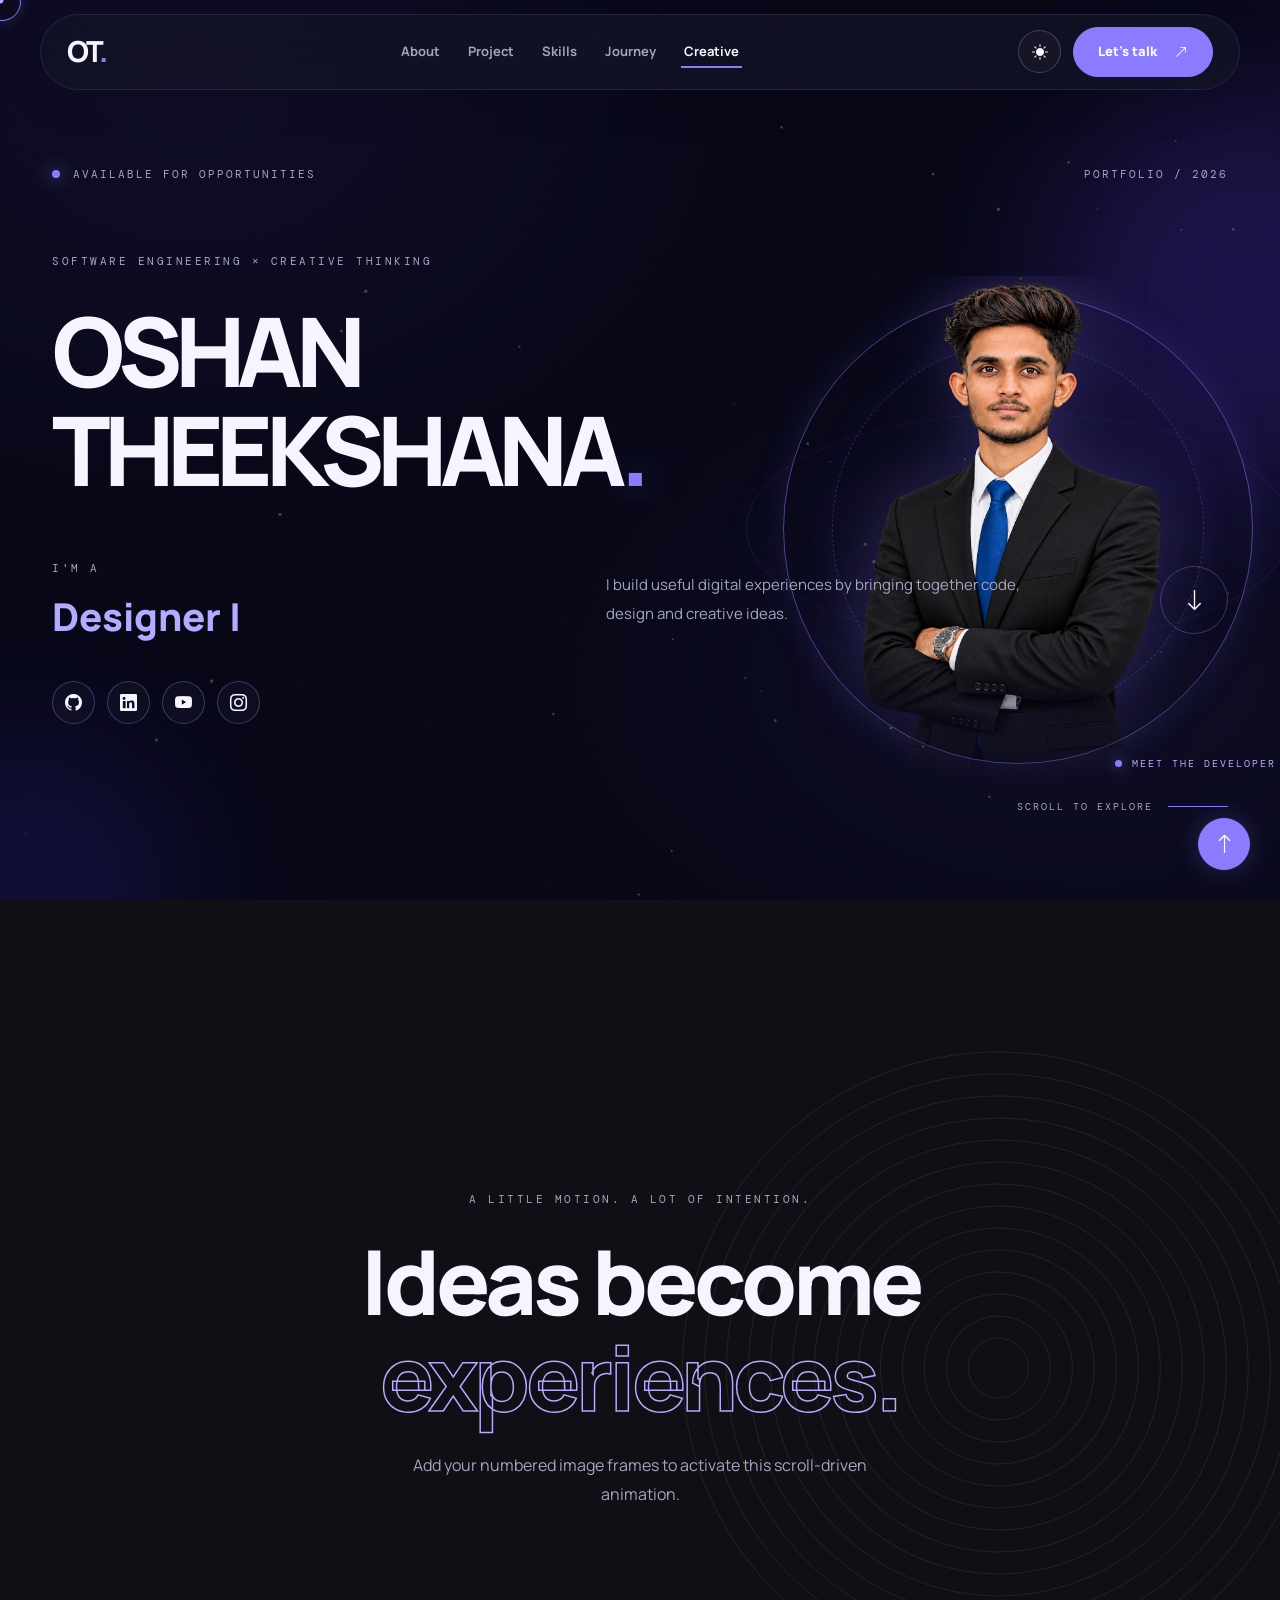
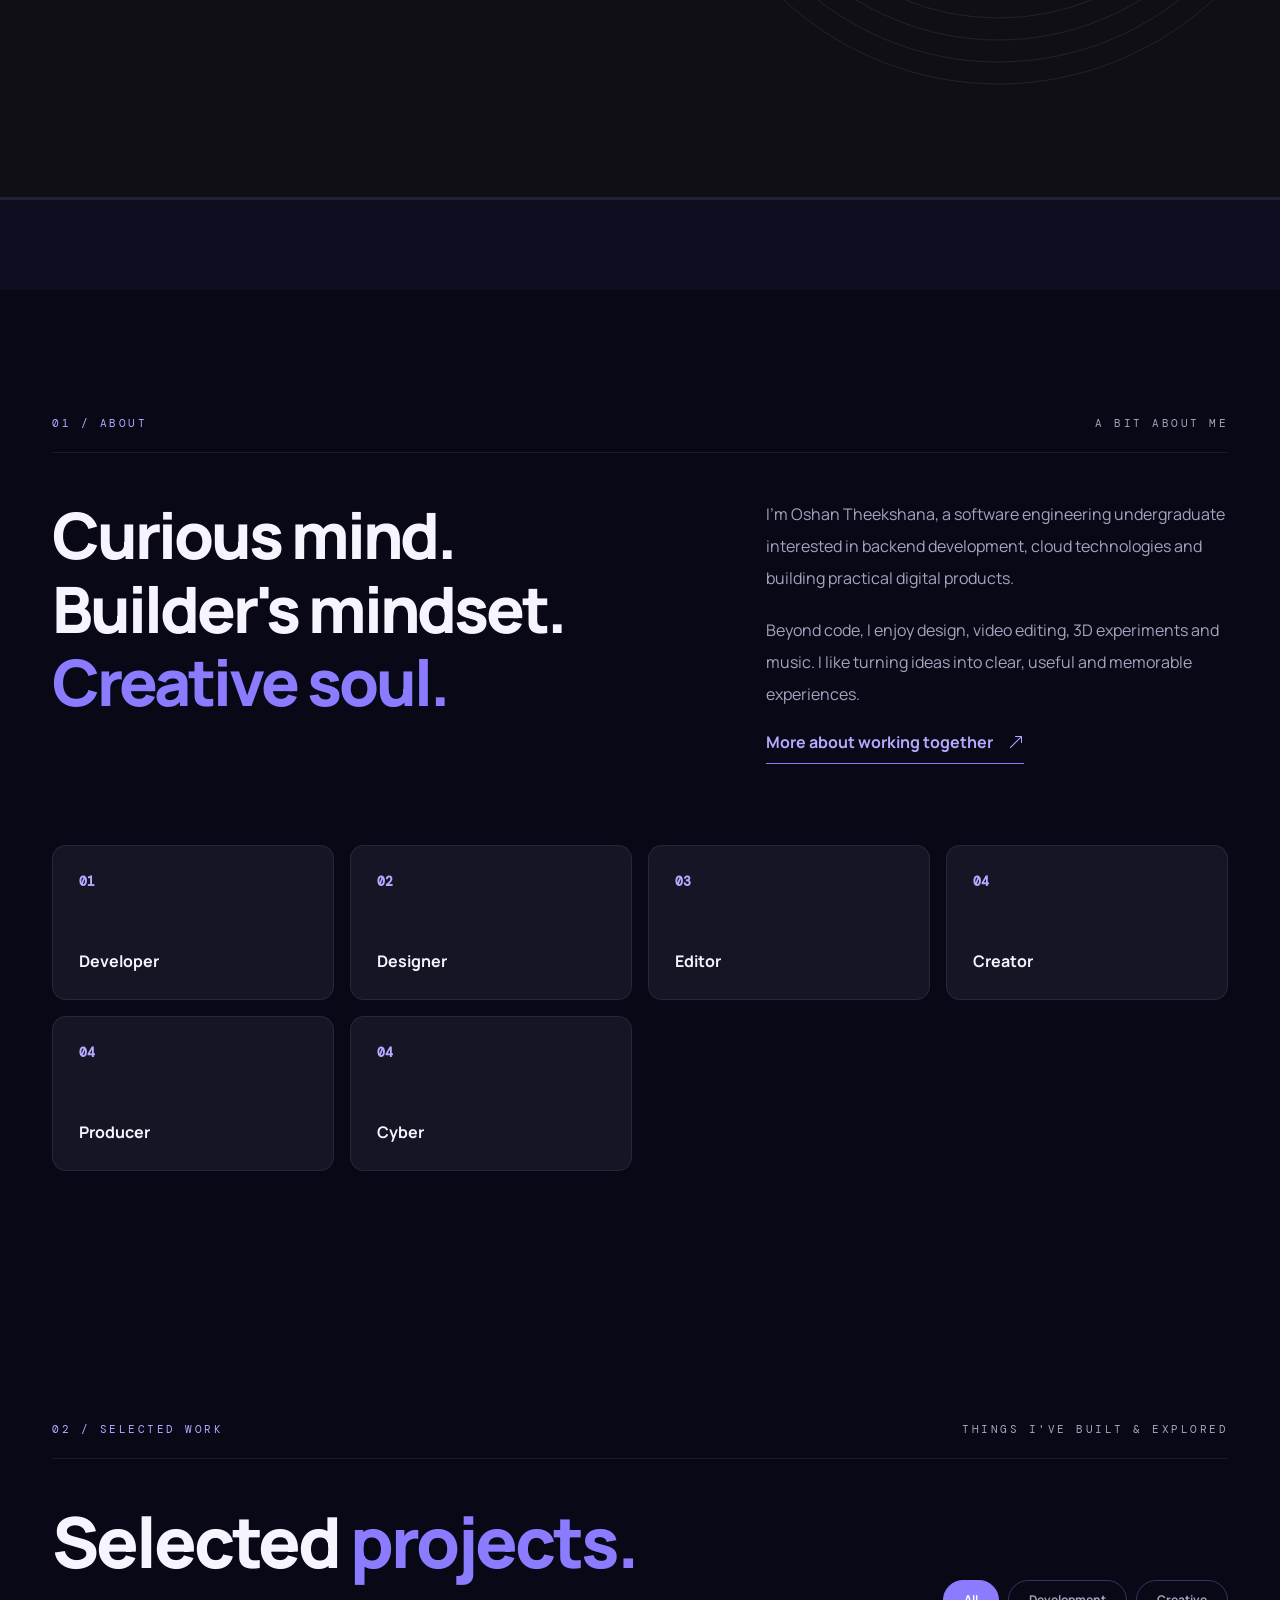
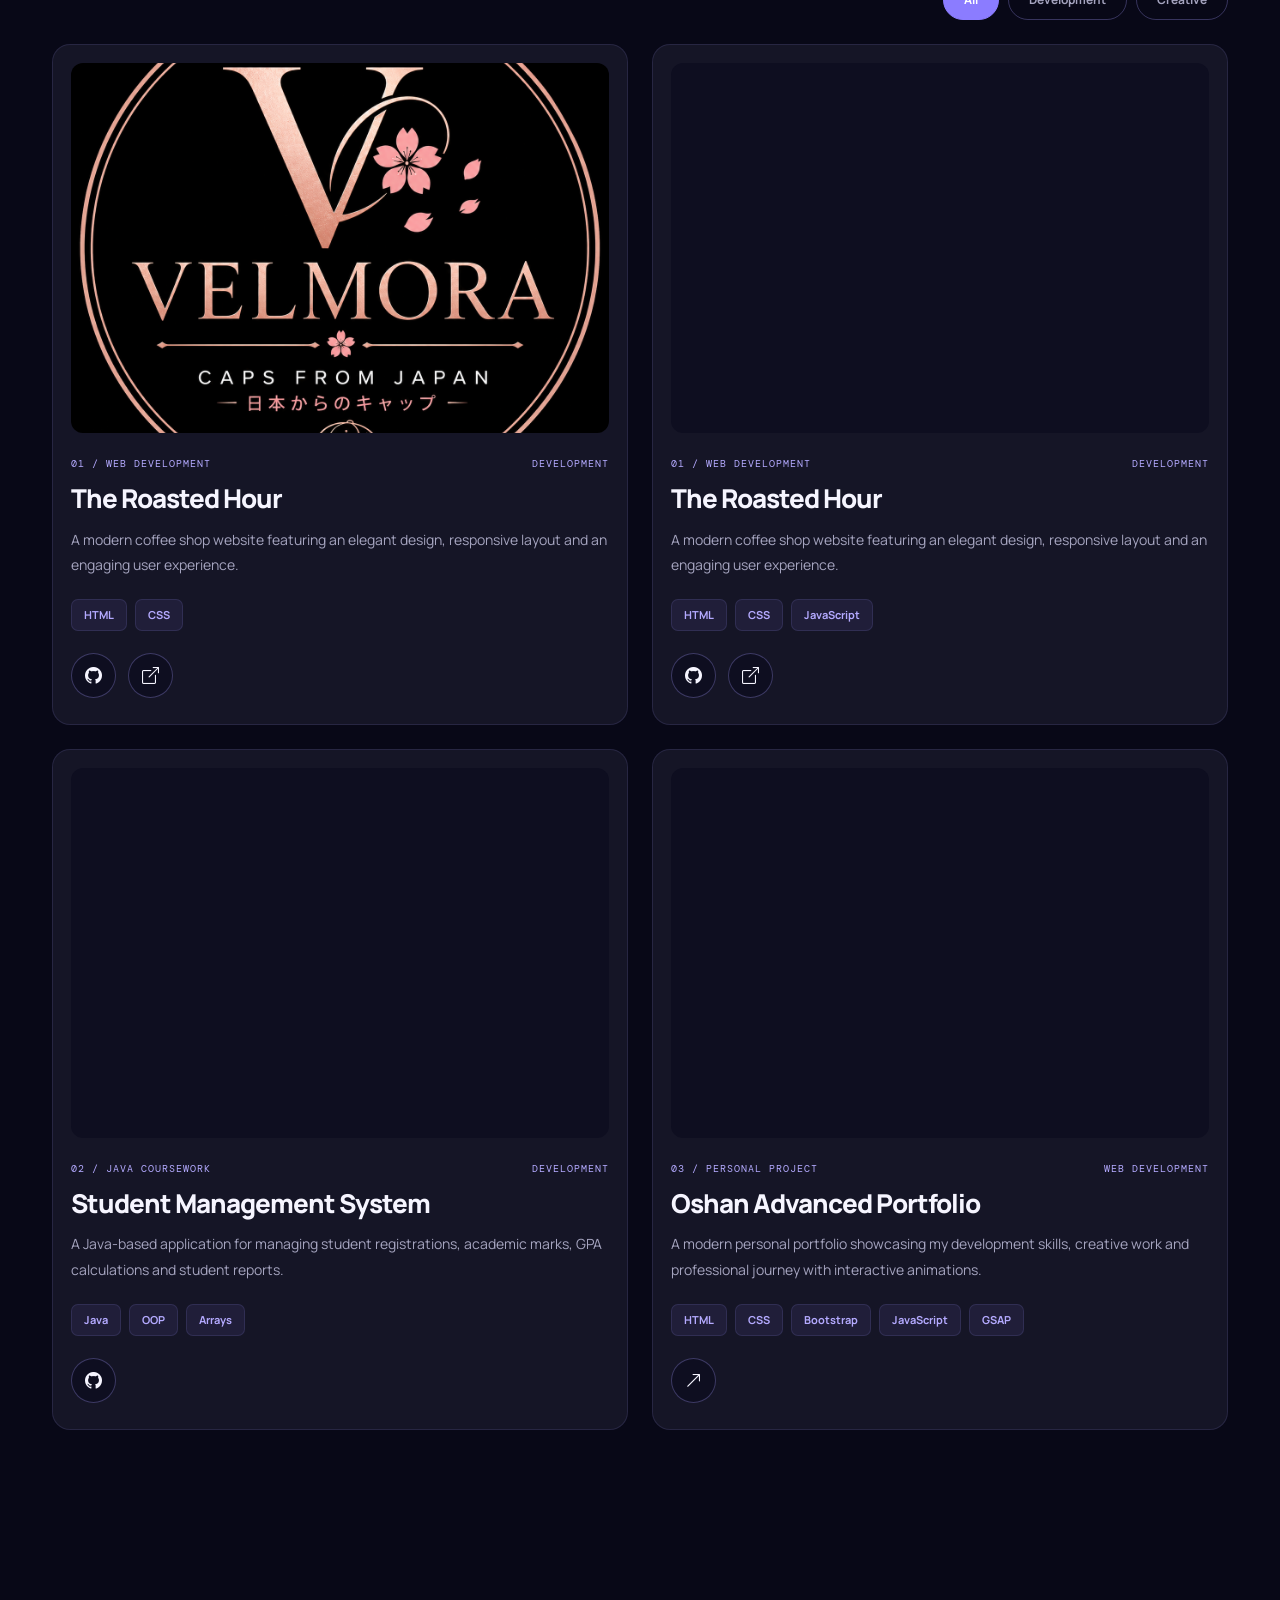
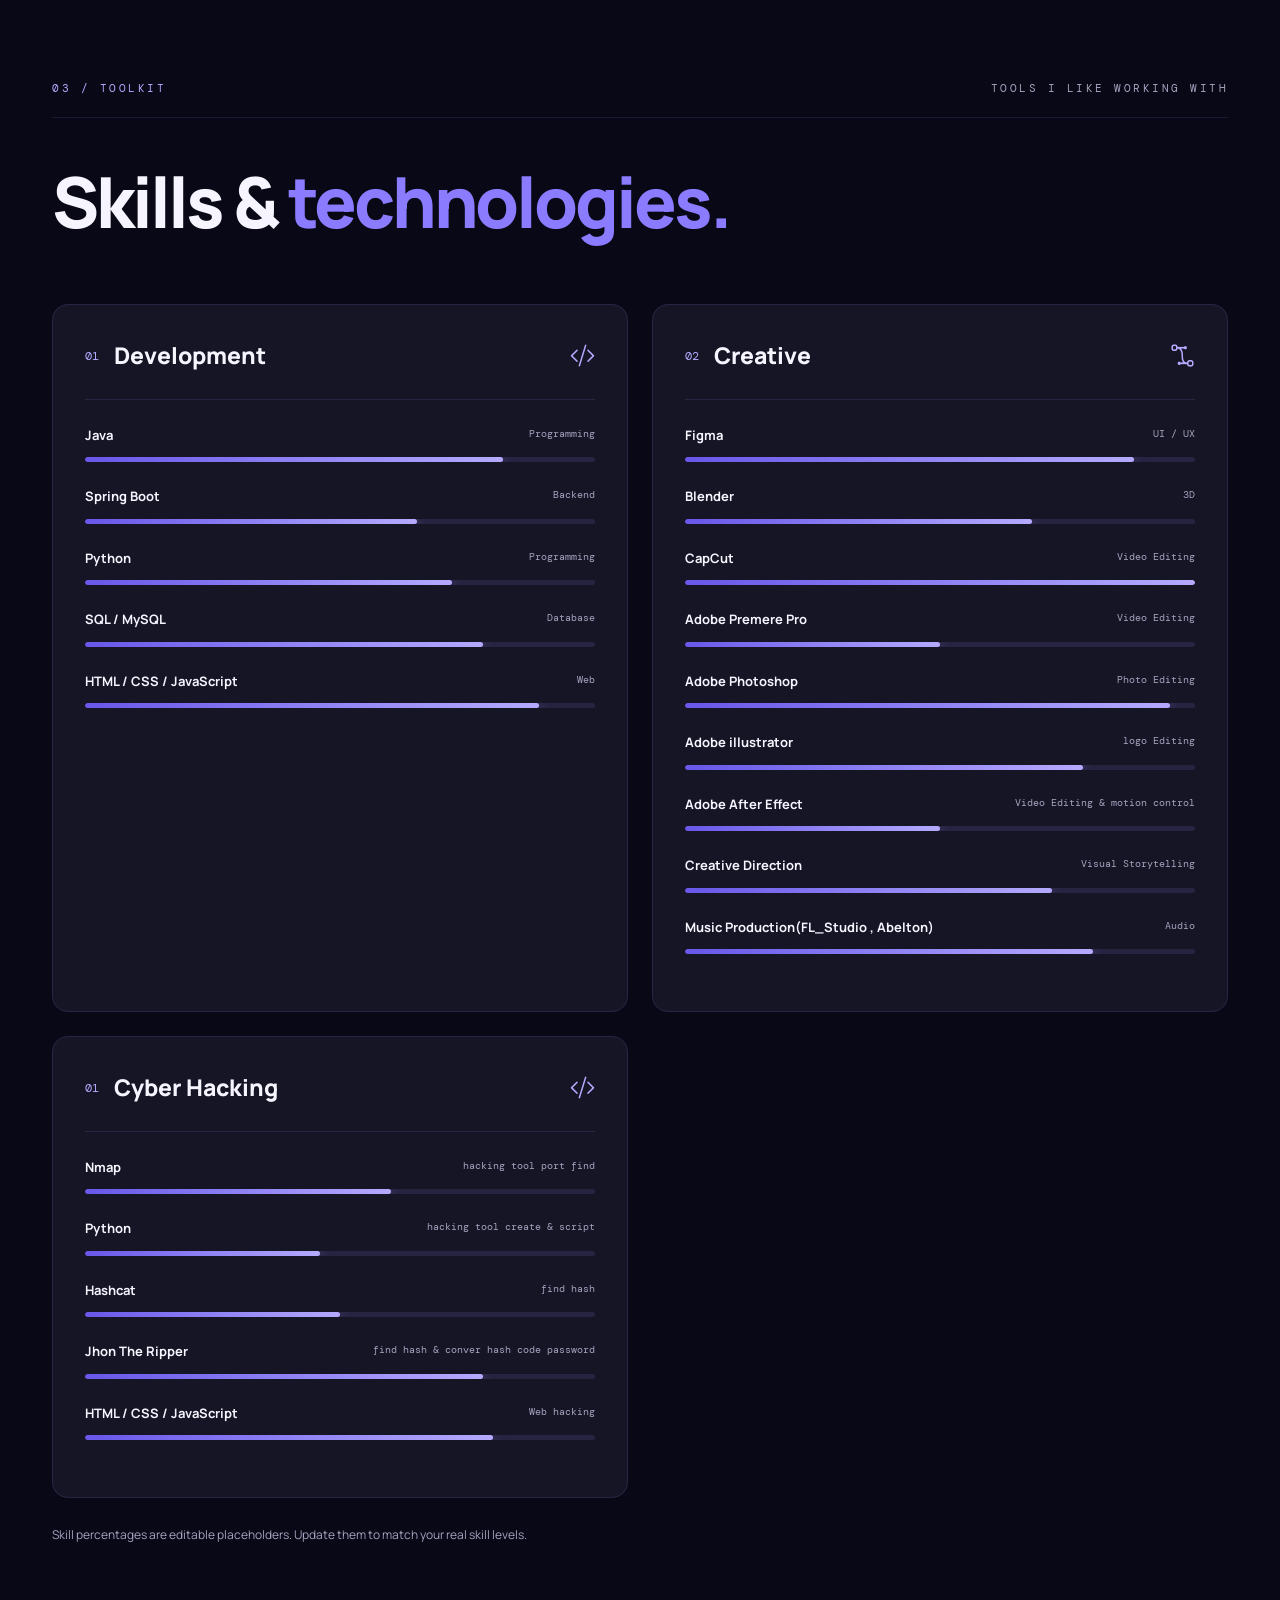
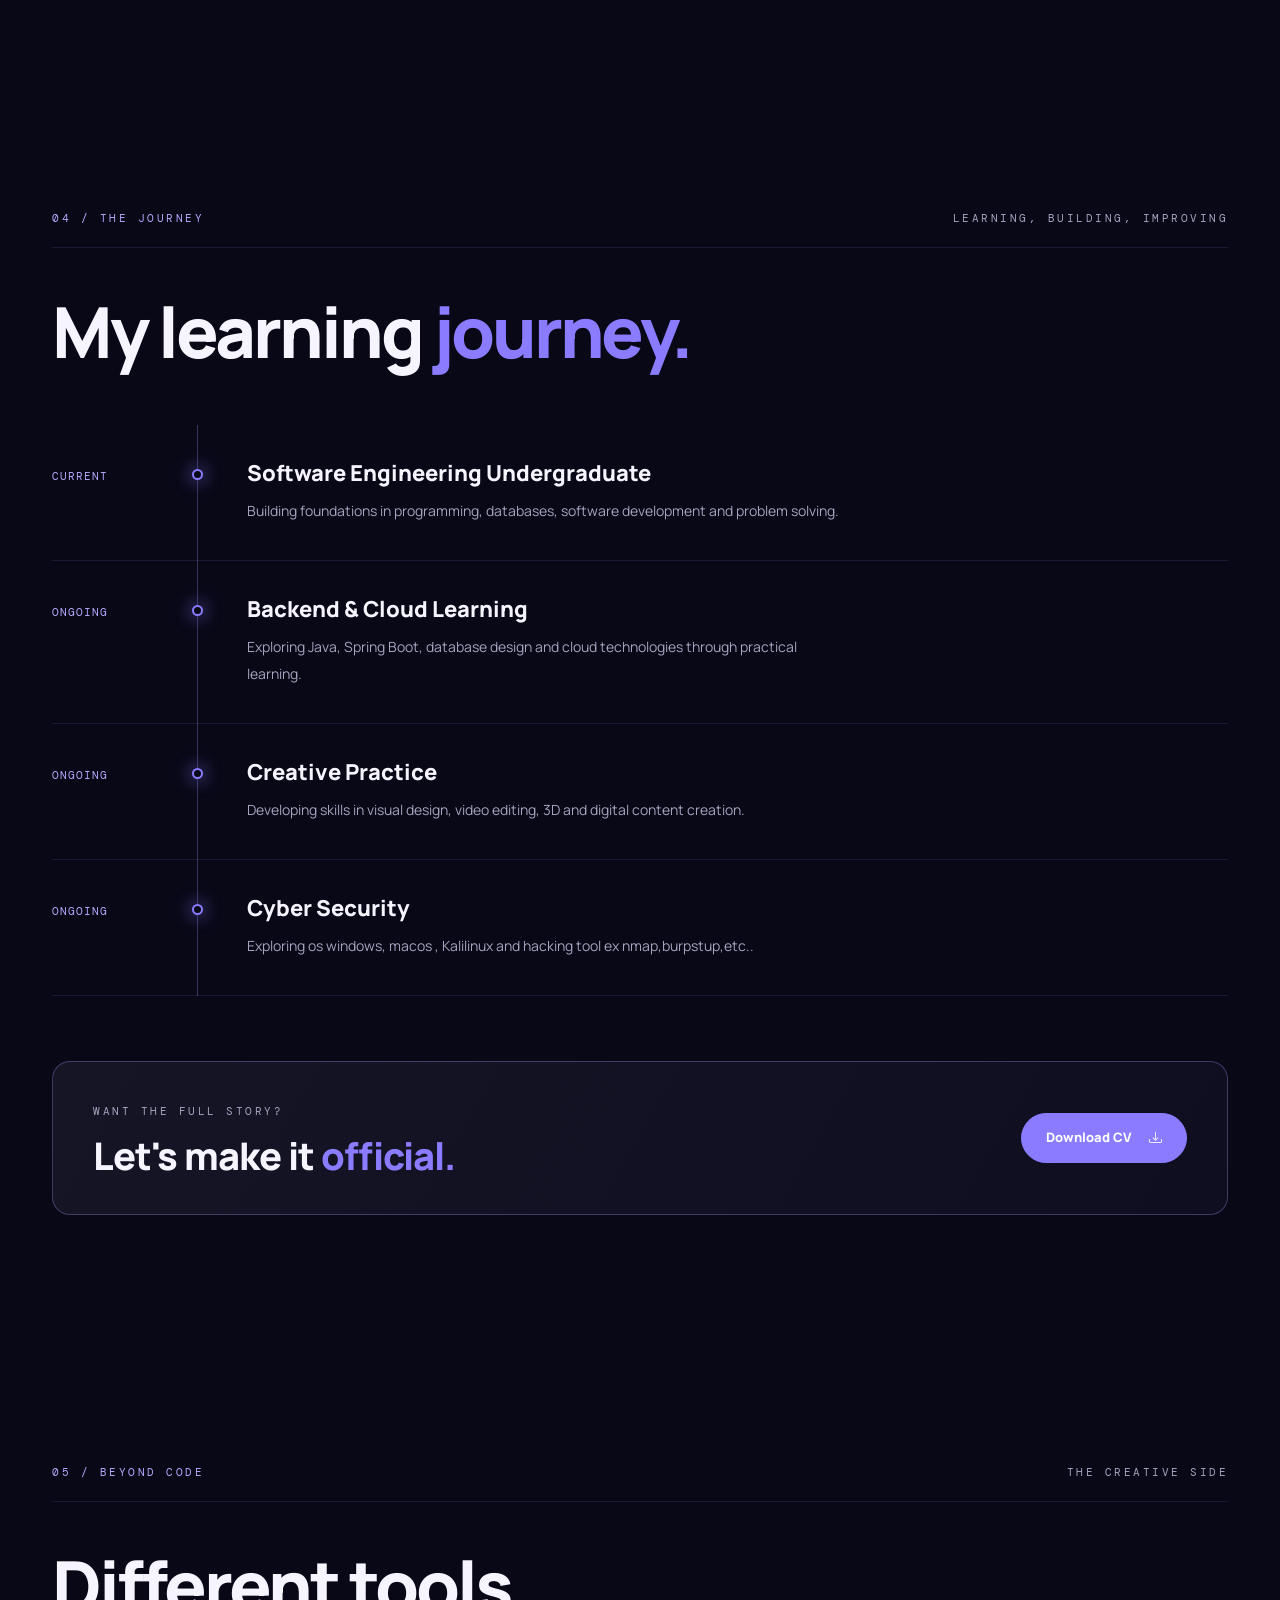
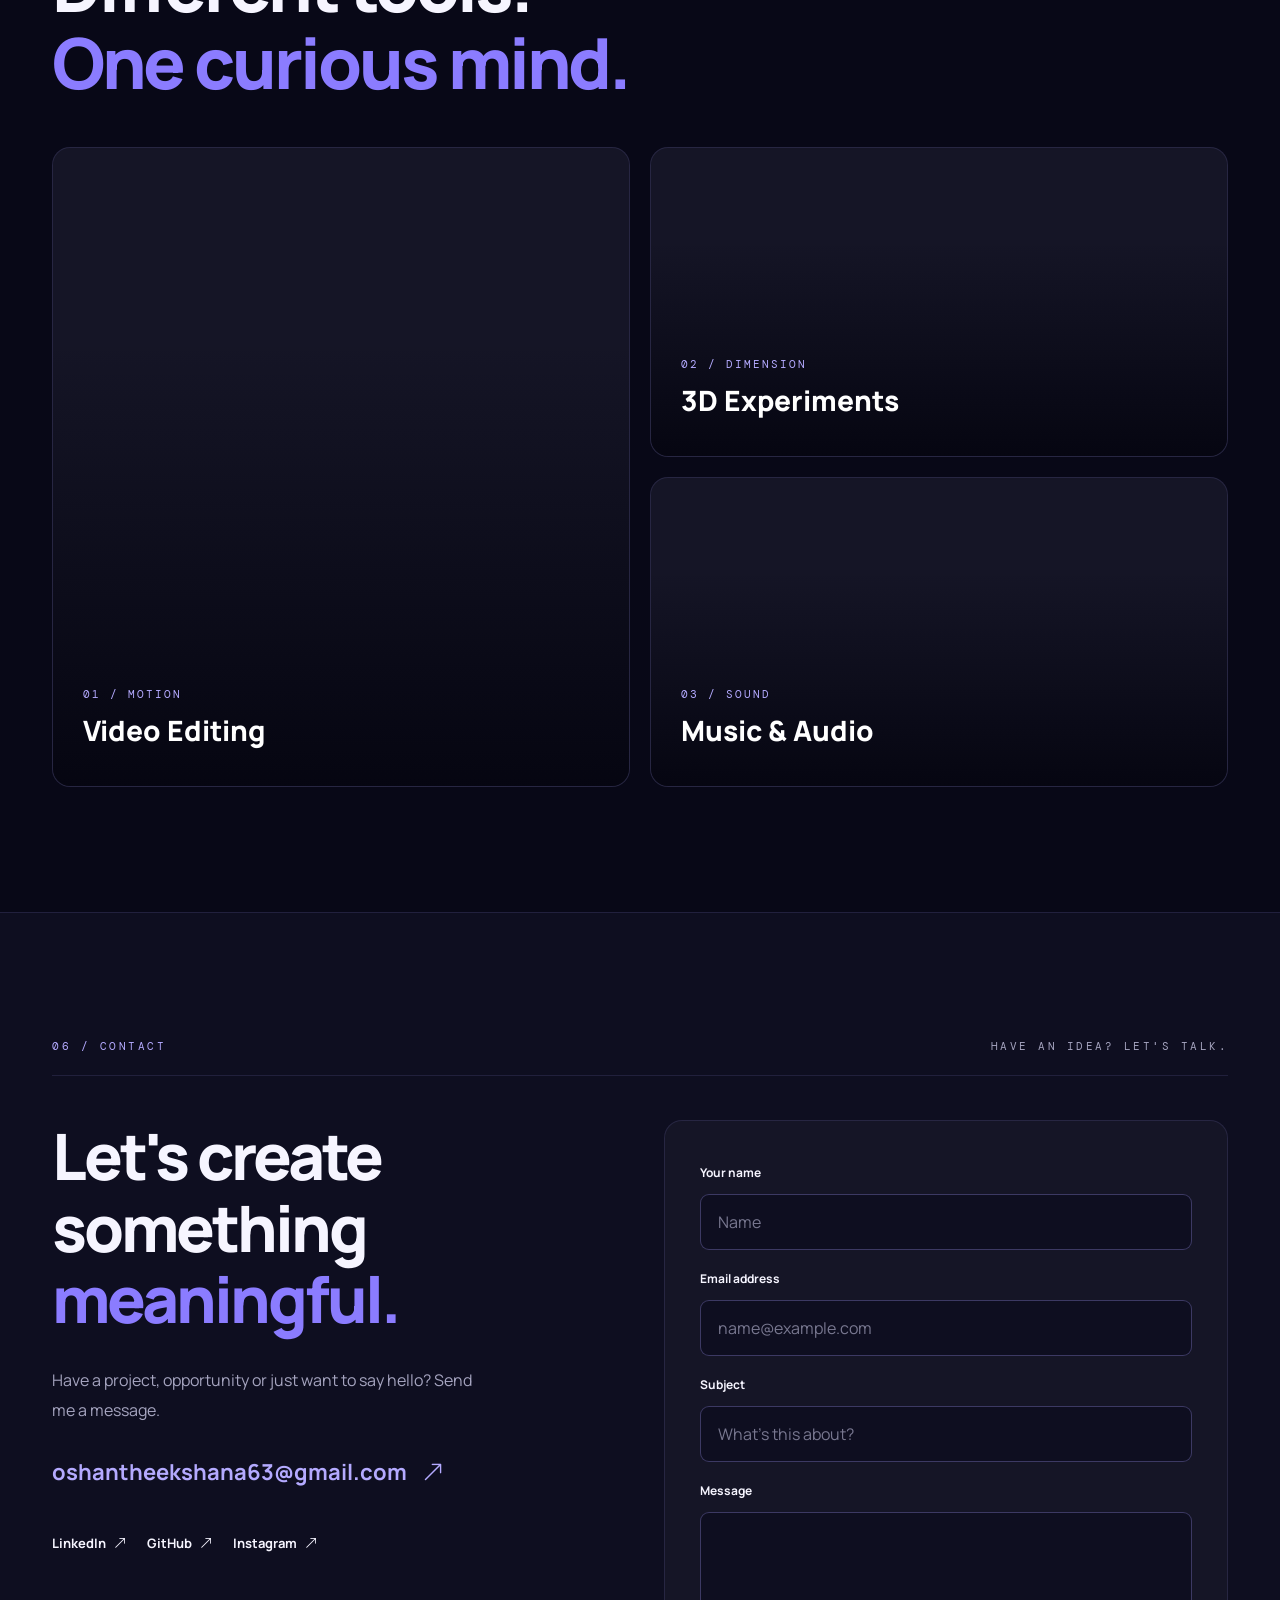
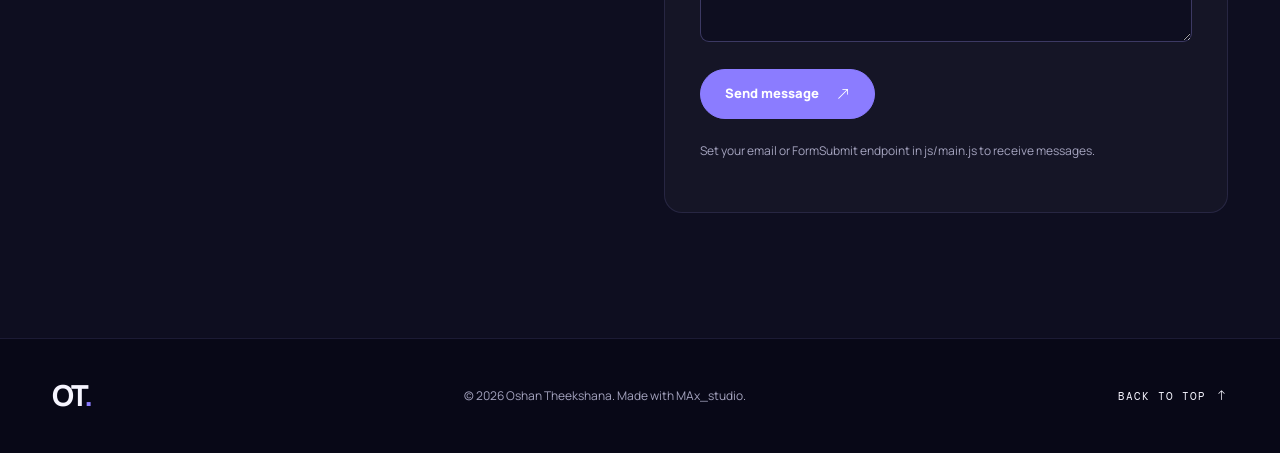
==== index.html @ 1fdea7fe "add 3d test preview html and add video 3d sec" ====
<!DOCTYPE html>
<html lang="en">

<head>
    <meta charset="UTF-8">
    <meta name="viewport" content="width=device-width, initial-scale=1.0">

    <meta name="theme-color" content="#10110f">
    <meta name="description"
        content="Oshan Theekshana — Software Engineering Undergraduate, Developer, Designer and Creative Creator.">
    <meta name="keywords"
        content="Oshan Theekshana, Software Engineer, Java, Spring Boot, Python, Web Developer, Designer, Video Editor">
    <meta name="author" content="Oshan Theekshana">

    <meta property="og:type" content="website">
    <meta property="og:title" content="Oshan Theekshana — Developer & Creator">
    <meta property="og:description"
        content="A personal portfolio bringing software engineering and creativity together.">
    <meta property="og:image" content="assets/images/og-cover.jpg">

    <title>Oshan Theekshana | Developer & Creator</title>

    <!-- Google Fonts -->
    <link rel="preconnect" href="https://fonts.googleapis.com">
    <link rel="preconnect" href="https://fonts.gstatic.com" crossorigin>

    <link
        href="https://fonts.googleapis.com/css2?family=DM+Mono:wght@400;500&family=Manrope:wght@400;500;600;700;800&display=swap"
        rel="stylesheet">

    <!-- Bootstrap 5 -->
    <link href="https://cdn.jsdelivr.net/npm/bootstrap@5.3.8/dist/css/bootstrap.min.css" rel="stylesheet">

    <!-- Bootstrap Icons -->
    <link href="https://cdn.jsdelivr.net/npm/bootstrap-icons@1.13.1/font/bootstrap-icons.min.css" rel="stylesheet">

    <!-- Custom CSS -->
    <link rel="stylesheet" href="assets/style.css">

    <!-- SEO Structured Data -->
    <script type="application/ld+json">
    {
        "@context": "https://schema.org",
        "@type": "Person",
        "name": "Oshan Theekshana",
        "jobTitle": "Software Engineering Undergraduate",
        "knowsAbout": [
            "Java",
            "Spring Boot",
            "Python",
            "SQL",
            "Web Development",
            "UI Design",
            "Video Editing"
        ]
    }
    </script>
</head>

<body>

    <!-- Skip Navigation -->
    <a class="skip-link" href="#main">Skip to content</a>

    <!-- Page Loader -->
    <div class="site-loader" id="siteLoader">

        <div class="loader-mark">
            OT<span>.</span>
        </div>

        <div class="loader-track">
            <span></span>
        </div>

        <p>BUILDING SOMETHING CREATIVE</p>

    </div>


    <!-- Custom Cursor -->
    <div class="cursor-dot" id="cursorDot"></div>
    <div class="cursor-ring" id="cursorRing"></div>


    <!-- Animated Background Particles -->
    <canvas id="particleCanvas" class="particle-canvas" aria-hidden="true">
    </canvas>


    <!-- Navigation -->
    <nav class="navbar navbar-expand-lg fixed-top site-nav" id="siteNav">

        <div class="container">

            <a class="navbar-brand brand-mark" href="#home">
                OT<span>.</span>
            </a>

            <div class="nav-actions ms-auto order-lg-2">

                <button class="theme-toggle" id="themeToggle" aria-label="Switch color theme">

                    <i class="bi bi-sun-fill"></i>

                </button>

                <a class="nav-cta d-none d-sm-inline-flex" href="#contact">
                    Let's talk
                    <i class="bi bi-arrow-up-right"></i>
                </a>

            </div>


            <button class="navbar-toggler order-lg-1" type="button" data-bs-toggle="collapse" data-bs-target="#mainNav"
                aria-controls="mainNav" aria-expanded="false" aria-label="Toggle navigation">

                <span class="navbar-toggler-icon"></span>

            </button>


            <div class="collapse navbar-collapse order-lg-1" id="mainNav">

                <ul class="navbar-nav mx-lg-auto">

                    <li class="nav-item">
                        <a class="nav-link" href="#about">About</a>
                    </li>

                    <li class="nav-item">
                        <a class="nav-link" href="#work">Project</a>
                    </li>

                    <li class="nav-item">
                        <a class="nav-link" href="#skills">Skills</a>
                    </li>

                    <li class="nav-item">
                        <a class="nav-link" href="#journey">Journey</a>
                    </li>

                    <li class="nav-item">
                        <a class="nav-link" href="#creative">Creative</a>
                    </li>

                </ul>

            </div>

        </div>

    </nav>



    <main id="main">


        <!-- HERO SECTION -->
        <section class="hero-section" id="home">

            <div class="container hero-container">

                <div class="hero-topline reveal-up">

                    <span class="status-dot"></span>

                    AVAILABLE FOR OPPORTUNITIES

                    <span class="topline-year">
                        PORTFOLIO / 2026
                    </span>

                </div>


                <div class="hero-content" id="heroTilt">

                    <p class="eyebrow reveal-up">
                        SOFTWARE ENGINEERING × CREATIVE THINKING
                    </p>


                    <h1 class="hero-title">

                        <span class="name-line">
                            <span class="name-word">OSHAN</span>
                        </span>

                        <span class="name-line name-line-second">
                            <span class="name-word">
                                THEEKSHANA<span class="lime-dot">.</span>
                            </span>
                        </span>

                    </h1>


                    <div class="hero-bottom reveal-up">

                        <div>

                            <span class="eyebrow">I'M A</span>

                            <div class="role-line">

                                <span id="dynamicRole">
                                    Developer
                                </span>

                                <span class="typing-caret">|</span>

                            </div>

                        </div>


                        <p class="hero-intro">
                            I build useful digital experiences by bringing
                            together code, design and creative ideas.
                        </p>


                        <a class="round-link" href="#work" aria-label="Explore selected work">

                            <i class="bi bi-arrow-down"></i>

                        </a>

                    </div>

                </div>


                <div class="hero-visual" id="heroVisual">

                    <div class="visual-rings">
                        <span></span>
                        <span></span>
                        <span></span>
                    </div>

                    <div class="visual-slide photo-slide active" id="photoSlide">
                        <img src="assets/img/oshan-profile.png" alt="Oshan Theekshana portrait"
                            class="hero-profile-img">
                    </div>

                    <div class="visual-slide model-slide" id="modelSlide">


                        <div id="heroThreeCanvas" class="hero-three-canvas"></div>


                        <div class="model-greeting">
                            <i class="bi bi-code-slash"></i>
                            Hi there! 👋
                        </div>
                    </div>

                    <div class="visual-label">
                        <span class="visual-status"></span>
                        <span id="visualLabel">MEET THE DEVELOPER</span>
                    </div>

                </div>

                <div class="hero-socials">
                    <a href="https://github.com/oshan-lst" target="_blank" rel="noopener noreferrer"
                        aria-label="GitHub">
                        <i class="bi bi-github"></i>
                    </a>

                    <a href="https://www.linkedin.com/in/oshan-theekshana-395b903ab/" target="_blank"
                        rel="noopener noreferrer" aria-label="LinkedIn">
                        <i class="bi bi-linkedin"></i>
                    </a>

                    <a href="https://www.youtube.com/" target="_blank" rel="noopener noreferrer" aria-label="YouTube">
                        <i class="bi bi-youtube"></i>
                    </a>

                    <a href="https://www.instagram.com/" target="_blank" rel="noopener noreferrer"
                        aria-label="Instagram">
                        <i class="bi bi-instagram"></i>
                    </a>
                </div>


                <div class="hero-scroll-note">

                    <span>SCROLL TO EXPLORE</span>

                    <span class="scroll-line"></span>

                </div>

            </div>


            <div class="hero-orb orb-one"></div>
            <div class="hero-orb orb-two"></div>

        </section>



        <!-- SCROLL DRIVEN ANIMATION -->
        <section class="sequence-section" id="sequence">

            <div class="sequence-sticky">

                <canvas id="sequenceCanvas" aria-label="Scroll-driven visual sequence">
                </canvas>


                <div class="sequence-overlay">

                    <p class="eyebrow">
                        A LITTLE MOTION. A LOT OF INTENTION.
                    </p>

                    <h2>
                        Ideas become<br>
                        <span class="text-outline">experiences.</span>
                    </h2>

                    <p>
                        Add your numbered image frames to activate
                        this scroll-driven animation.
                    </p>

                </div>


                <div class="sequence-progress">
                    <span id="sequenceProgress"></span>
                </div>

            </div>

        </section>



        <!-- ABOUT SECTION -->
        <section class="section-pad" id="about">

            <div class="container">

                <div class="section-heading reveal-up">

                    <span class="section-index">
                        01 / ABOUT
                    </span>

                    <span class="eyebrow">
                        A BIT ABOUT ME
                    </span>

                </div>


                <div class="row g-5">

                    <div class="col-lg-7">

                        <h2 class="statement reveal-up">

                            Curious mind.<br>

                            Builder's mindset.<br>

                            <span class="accent-text">
                                Creative soul.
                            </span>

                        </h2>

                    </div>


                    <div class="col-lg-5 about-copy reveal-up">

                        <p>
                            I'm Oshan Theekshana, a software engineering
                            undergraduate interested in backend development,
                            cloud technologies and building practical
                            digital products.
                        </p>

                        <p>
                            Beyond code, I enjoy design, video editing,
                            3D experiments and music. I like turning ideas
                            into clear, useful and memorable experiences.
                        </p>

                        <a class="text-link" href="#contact">
                            More about working together
                            <i class="bi bi-arrow-up-right"></i>
                        </a>

                    </div>

                </div>


                <div class="row g-3 about-facts reveal-up">

                    <div class="col-6 col-md-3">
                        <div class="fact-card">
                            <span class="fact-number">01</span>
                            <span>Developer</span>
                        </div>
                    </div>

                    <div class="col-6 col-md-3">
                        <div class="fact-card">
                            <span class="fact-number">02</span>
                            <span>Designer</span>
                        </div>
                    </div>

                    <div class="col-6 col-md-3">
                        <div class="fact-card">
                            <span class="fact-number">03</span>
                            <span>Editor</span>
                        </div>
                    </div>

                    <div class="col-6 col-md-3">
                        <div class="fact-card">
                            <span class="fact-number">04</span>
                            <span>Creator</span>
                        </div>
                    </div>

                    <div class="col-6 col-md-3">
                        <div class="fact-card">
                            <span class="fact-number">04</span>
                            <span>Producer</span>
                        </div>
                    </div>

                    <div class="col-6 col-md-3">
                        <div class="fact-card">
                            <span class="fact-number">04</span>
                            <span>Cyber</span>
                        </div>
                    </div>

                </div>

            </div>

        </section>



        <!-- PROJECTS SECTION -->
        <section class="section-pad" id="work">

            <div class="container">

                <div class="section-heading reveal-up">

                    <span class="section-index">
                        02 / SELECTED WORK
                    </span>

                    <span class="eyebrow">
                        THINGS I'VE BUILT & EXPLORED
                    </span>

                </div>


                <div class="d-flex flex-wrap justify-content-between align-items-end gap-3 mb-4">

                    <h2 class="section-title reveal-up">
                        Selected
                        <span class="accent-text">projects.</span>
                    </h2>


                    <!-- Project Filters -->
                    <div class="filter-group reveal-up" role="group" aria-label="Filter projects">

                        <button class="filter-btn active" data-filter="all">
                            All
                        </button>

                        <button class="filter-btn" data-filter="development">
                            Development
                        </button>

                        <button class="filter-btn" data-filter="creative">
                            Creative
                        </button>

                    </div>

                </div>



                <div class="row g-4 project-grid">



                    <!-- Project 1: The Roasted Hour -->
                    <div class="col-md-6 project-item" data-category="development">
                        <article class="project-card tilt-card">

                            <button class="project-image image-trigger" data-full="assets/img/project-roasted-hour.png"
                                data-caption="The Roasted Hour — Coffee Shop Website">


                                <img src="assets/img/project-roasted-hour.png"
                                    alt="The Roasted Hour Coffee Shop Website" loading="lazy"
                                    onerror="this.src='https://placehold.co/900x650/20231d/c6f36b?text=The+Roasted+Hour'">

                                <span class="image-open">
                                    <i class="bi bi-arrows-fullscreen"></i>
                                </span>
                            </button>

                            <div class="project-meta">
                                <span>01 / WEB DEVELOPMENT</span>
                                <span>DEVELOPMENT</span>
                            </div>

                            <h3>The Roasted Hour</h3>

                            <p>
                                A modern coffee shop website featuring an elegant design,
                                responsive layout and an engaging user experience.
                            </p>

                            <div class="tag-list">
                                <span>HTML</span>
                                <span>CSS</span>

                            </div>

                            <div class="project-actions">

                                <!-- GitHub Repository -->
                                <a class="project-link" href="https://github.com/oshan-lst/cofee-site-steup"
                                    target="_blank" rel="noopener noreferrer" aria-label="View GitHub Repository">

                                    <i class="bi bi-github"></i>
                                </a>

                                <!-- Live Deployment -->
                                <a class="project-link" href="https://cofee-site-steup.vercel.app/home.html"
                                    target="_blank" rel="noopener noreferrer" aria-label="View Live Website">

                                    <i class="bi bi-box-arrow-up-right"></i>
                                </a>

                            </div>

                        </article>
                    </div>

                    <!-- Project 2 : Weather app -->
                    <div class="col-md-6 project-item" data-category="development">
                        <article class="project-card tilt-card">

                            <button class="project-image image-trigger" data-full="assets/images/wether-app.jpg"
                                data-caption="The Wether App ">

                                <img src="assets/images/wether-app.jpg" alt="The Roasted Hour Coffee Shop Website"
                                    loading="lazy"
                                    onerror="this.src='https://placehold.co/900x650/20231d/c6f36b?text=The+Weather+app'">

                                <span class="image-open">
                                    <i class="bi bi-arrows-fullscreen"></i>
                                </span>
                            </button>

                            <div class="project-meta">
                                <span>01 / WEB DEVELOPMENT</span>
                                <span>DEVELOPMENT</span>
                            </div>

                            <h3>The Roasted Hour</h3>

                            <p>
                                A modern coffee shop website featuring an elegant design,
                                responsive layout and an engaging user experience.
                            </p>

                            <div class="tag-list">
                                <span>HTML</span>
                                <span>CSS</span>
                                <span>JavaScript</span>

                            </div>

                            <div class="project-actions">

                                <!-- GitHub Repository -->
                                <a class="project-link" href="https://github.com/oshan-lst/Weather_App" target="_blank"
                                    rel="noopener noreferrer" aria-label="View GitHub Repository">

                                    <i class="bi bi-github"></i>
                                </a>

                                <!-- Live Deployment -->
                                <a class="project-link" href="https://oshan-lst.github.io/Weather_App/" target="_blank"
                                    rel="noopener noreferrer" aria-label="View Live Website">

                                    <i class="bi bi-box-arrow-up-right"></i>
                                </a>

                            </div>

                        </article>
                    </div>


                    <!-- Project 2: Student Management System -->
                    <div class="col-md-6 project-item" data-category="development">
                        <article class="project-card tilt-card">

                            <button class="project-image image-trigger" data-full="assets/images/project-student.jpg"
                                data-caption="Student Management System — Java Application">

                                <img src="assets/images/project-student.jpg"
                                    alt="Student Management System Java Application" loading="lazy"
                                    onerror="this.src='https://placehold.co/900x650/20231d/c6f36b?text=Student+Management+System'">

                                <span class="image-open">
                                    <i class="bi bi-arrows-fullscreen"></i>
                                </span>
                            </button>

                            <div class="project-meta">
                                <span>02 / JAVA COURSEWORK</span>
                                <span>DEVELOPMENT</span>
                            </div>

                            <h3>Student Management System</h3>

                            <p>
                                A Java-based application for managing student registrations,
                                academic marks, GPA calculations and student reports.
                            </p>

                            <div class="tag-list">
                                <span>Java</span>
                                <span>OOP</span>
                                <span>Arrays</span>
                            </div>

                            <!-- GitHub Repository -->
                            <a class="project-link" href="https://github.com/oshan-lst/StudentManagementSystem"
                                target="_blank" rel="noopener noreferrer" aria-label="View GitHub Repository">

                                <i class="bi bi-github"></i>
                            </a>

                        </article>
                    </div>


                    <!-- Project 3: Personal Portfolio -->
                    <div class="col-md-6 project-item" data-category="development">
                        <article class="project-card tilt-card">

                            <button class="project-image image-trigger" data-full="assets/images/project-portfolio.jpg"
                                data-caption="Oshan Theekshana — Personal Portfolio">

                                <img src="assets/images/project-portfolio.jpg"
                                    alt="Oshan Theekshana Personal Portfolio Website" loading="lazy"
                                    onerror="this.src='https://placehold.co/900x650/20231d/c6f36b?text=Personal+Portfolio'">

                                <span class="image-open">
                                    <i class="bi bi-arrows-fullscreen"></i>
                                </span>
                            </button>

                            <div class="project-meta">
                                <span>03 / PERSONAL PROJECT</span>
                                <span>WEB DEVELOPMENT</span>
                            </div>

                            <h3>Oshan Advanced Portfolio</h3>

                            <p>
                                A modern personal portfolio showcasing my development skills,
                                creative work and professional journey with interactive animations.
                            </p>

                            <div class="tag-list">
                                <span>HTML</span>
                                <span>CSS</span>
                                <span>Bootstrap</span>
                                <span>JavaScript</span>
                                <span>GSAP</span>
                            </div>

                            <a class="project-link" href="#contact" aria-label="Contact about Personal Portfolio">
                                <i class="bi bi-arrow-up-right"></i>
                            </a>

                        </article>
                    </div>

                </div>
            </div>
        </section>

        <!-- SKILLS SECTION -->
        <section class="section-pad" id="skills">

            <div class="container">

                <div class="section-heading reveal-up">

                    <span class="section-index">
                        03 / TOOLKIT
                    </span>

                    <span class="eyebrow">
                        TOOLS I LIKE WORKING WITH
                    </span>

                </div>


                <h2 class="section-title reveal-up">
                    Skills &
                    <span class="accent-text">technologies.</span>
                </h2>


                <div class="row g-4 mt-2">


                    <!-- Development Skills -->
                    <div class="col-lg-6 reveal-up">

                        <div class="skill-panel">

                            <div class="skill-panel-head">
                                <span>01</span>
                                <h3>Development</h3>
                                <i class="bi bi-code-slash"></i>
                            </div>


                            <div class="skill-row">
                                <div>
                                    <span>Java</span>
                                    <small>Programming</small>
                                </div>
                                <div class="skill-track">
                                    <span style="--skill:82%"></span>
                                </div>
                            </div>


                            <div class="skill-row">
                                <div>
                                    <span>Spring Boot</span>
                                    <small>Backend</small>
                                </div>
                                <div class="skill-track">
                                    <span style="--skill:65%"></span>
                                </div>
                            </div>


                            <div class="skill-row">
                                <div>
                                    <span>Python</span>
                                    <small>Programming</small>
                                </div>
                                <div class="skill-track">
                                    <span style="--skill:72%"></span>
                                </div>
                            </div>


                            <div class="skill-row">
                                <div>
                                    <span>SQL / MySQL</span>
                                    <small>Database</small>
                                </div>
                                <div class="skill-track">
                                    <span style="--skill:78%"></span>
                                </div>
                            </div>


                            <div class="skill-row">
                                <div>
                                    <span>HTML / CSS / JavaScript</span>
                                    <small>Web</small>
                                </div>
                                <div class="skill-track">
                                    <span style="--skill:89%"></span>
                                </div>
                            </div>

                        </div>

                    </div>



                    <!-- Creative Skills -->
                    <div class="col-lg-6 reveal-up">

                        <div class="skill-panel">

                            <div class="skill-panel-head">
                                <span>02</span>
                                <h3>Creative</h3>
                                <i class="bi bi-bezier2"></i>
                            </div>


                            <div class="skill-row">
                                <div>
                                    <span>Figma</span>
                                    <small>UI / UX</small>
                                </div>
                                <div class="skill-track">
                                    <span style="--skill:88%"></span>
                                </div>
                            </div>


                            <div class="skill-row">
                                <div>
                                    <span>Blender</span>
                                    <small>3D</small>
                                </div>
                                <div class="skill-track">
                                    <span style="--skill:68%"></span>
                                </div>
                            </div>


                            <div class="skill-row">
                                <div>
                                    <span>CapCut</span>
                                    <small>Video Editing</small>
                                </div>
                                <div class="skill-track">
                                    <span style="--skill:100%"></span>
                                </div>
                            </div>

                            <div class="skill-row">
                                <div>
                                    <span>Adobe Premere Pro</span>
                                    <small>Video Editing</small>
                                </div>
                                <div class="skill-track">
                                    <span style="--skill:50%"></span>
                                </div>
                            </div>

                            <div class="skill-row">
                                <div>
                                    <span>Adobe Photoshop</span>
                                    <small>Photo Editing</small>
                                </div>
                                <div class="skill-track">
                                    <span style="--skill:95%"></span>
                                </div>
                            </div>


                            <div class="skill-row">
                                <div>
                                    <span>Adobe illustrator</span>
                                    <small>logo Editing</small>
                                </div>
                                <div class="skill-track">
                                    <span style="--skill:78%"></span>
                                </div>
                            </div>

                            <div class="skill-row">
                                <div>
                                    <span>Adobe After Effect</span>
                                    <small>Video Editing & motion control</small>
                                </div>
                                <div class="skill-track">
                                    <span style="--skill:50%"></span>
                                </div>
                            </div>


                            <div class="skill-row">
                                <div>
                                    <span>Creative Direction</span>
                                    <small>Visual Storytelling</small>
                                </div>
                                <div class="skill-track">
                                    <span style="--skill:72%"></span>
                                </div>
                            </div>


                            <div class="skill-row">
                                <div>
                                    <span>Music Production(FL_Studio , Abelton)</span>
                                    <small>Audio</small>
                                </div>
                                <div class="skill-track">
                                    <span style="--skill:80%"></span>
                                </div>
                            </div>

                        </div>

                    </div>

                    <!-- Cyber Skills -->
                    <div class="col-lg-6 reveal-up">

                        <div class="skill-panel">

                            <div class="skill-panel-head">
                                <span>01</span>
                                <h3>Cyber Hacking</h3>
                                <i class="bi bi-code-slash"></i>
                            </div>


                            <div class="skill-row">
                                <div>
                                    <span>Nmap</span>
                                    <small>hacking tool port find</small>
                                </div>
                                <div class="skill-track">
                                    <span style="--skill:60%"></span>
                                </div>
                            </div>


                            <div class="skill-row">
                                <div>
                                    <span>Python</span>
                                    <small> hacking tool create & script </small>
                                </div>
                                <div class="skill-track">
                                    <span style="--skill:46%"></span>
                                </div>
                            </div>


                            <div class="skill-row">
                                <div>
                                    <span>Hashcat</span>
                                    <small>find hash</small>
                                </div>
                                <div class="skill-track">
                                    <span style="--skill:50%"></span>
                                </div>
                            </div>


                            <div class="skill-row">
                                <div>
                                    <span>Jhon The Ripper</span>
                                    <small>find hash & conver hash code password</small>
                                </div>
                                <div class="skill-track">
                                    <span style="--skill:78%"></span>
                                </div>
                            </div>


                            <div class="skill-row">
                                <div>
                                    <span>HTML / CSS / JavaScript</span>
                                    <small>Web hacking </small>
                                </div>
                                <div class="skill-track">
                                    <span style="--skill:80%"></span>
                                </div>
                            </div>

                        </div>

                    </div>

                </div>

                <p class="skill-note reveal-up">
                    Skill percentages are editable placeholders.
                    Update them to match your real skill levels.
                </p>

            </div>

        </section>



        <!-- JOURNEY SECTION -->
        <section class="section-pad" id="journey">

            <div class="container">

                <div class="section-heading reveal-up">

                    <span class="section-index">
                        04 / THE JOURNEY
                    </span>

                    <span class="eyebrow">
                        LEARNING, BUILDING, IMPROVING
                    </span>

                </div>


                <h2 class="section-title reveal-up">
                    My learning
                    <span class="accent-text">journey.</span>
                </h2>


                <div class="timeline">


                    <div class="timeline-item reveal-up">

                        <span class="timeline-date">
                            CURRENT
                        </span>

                        <div>
                            <h3>Software Engineering Undergraduate</h3>

                            <p>
                                Building foundations in programming,
                                databases, software development
                                and problem solving.
                            </p>
                        </div>

                        <span class="timeline-dot"></span>

                    </div>



                    <div class="timeline-item reveal-up">

                        <span class="timeline-date">
                            ONGOING
                        </span>

                        <div>
                            <h3>Backend & Cloud Learning</h3>

                            <p>
                                Exploring Java, Spring Boot,
                                database design and cloud technologies
                                through practical learning.
                            </p>
                        </div>

                        <span class="timeline-dot"></span>

                    </div>



                    <div class="timeline-item reveal-up">

                        <span class="timeline-date">
                            ONGOING
                        </span>

                        <div>
                            <h3>Creative Practice</h3>

                            <p>
                                Developing skills in visual design,
                                video editing, 3D and digital content creation.
                            </p>
                        </div>

                        <span class="timeline-dot"></span>

                    </div>

                    <div class="timeline-item reveal-up">

                        <span class="timeline-date">
                            ONGOING
                        </span>

                        <div>
                            <h3>Cyber Security</h3>

                            <p>
                                Exploring os windows, macos , Kalilinux
                                and hacking tool ex nmap,burpstup,etc..


                            </p>
                        </div>

                        <span class="timeline-dot"></span>

                    </div>

                </div>



                <!-- CV Download -->
                <div class="cv-strip reveal-up">

                    <div>

                        <span class="eyebrow">
                            WANT THE FULL STORY?
                        </span>

                        <h3>
                            Let's make it
                            <span class="accent-text">official.</span>
                        </h3>

                    </div>


                    <a class="button-primary" href="assets/cv/Oshan-Theekshana-CV.pdf" download>

                        Download CV
                        <i class="bi bi-download"></i>

                    </a>

                </div>

            </div>

        </section>



        <!-- CREATIVE SHOWCASE -->
        <section class="section-pad" id="creative">

            <div class="container">

                <div class="section-heading reveal-up">

                    <span class="section-index">
                        05 / BEYOND CODE
                    </span>

                    <span class="eyebrow">
                        THE CREATIVE SIDE
                    </span>

                </div>


                <h2 class="section-title reveal-up">

                    Different tools.<br>

                    <span class="accent-text">
                        One curious mind.
                    </span>

                </h2>


                <div class="creative-grid">


                    <article class="creative-tile tile-large reveal-up">

                        <img src="assets/images/creative-video.jpg" alt="Video editing visuals" loading="lazy"
                            onerror="this.src='https://placehold.co/1000x700/20231d/c6f36b?text=Video+Editing'">

                        <div>
                            <span>01 / MOTION</span>
                            <h3>Video Editing</h3>
                        </div>

                    </article>



                    <article class="creative-tile reveal-up">

                        <video class="creative-video" autoplay muted loop playsinline preload="metadata">
                            <source src="assets/video/creative-3d.mp4" type="video/mp4">
                            Your browser does not support HTML5 video.
                        </video>
                        <div>
                            <span>02 / DIMENSION</span>
                            <h3>3D Experiments</h3>
                        </div>

                    </article>



                    <article class="creative-tile reveal-up">

                        <img src="assets/images/creative-music.jpg" alt="Music and audio creation" loading="lazy"
                            onerror="this.src='https://placehold.co/700x700/20231d/c6f36b?text=Music'">

                        <div>
                            <span>03 / SOUND</span>
                            <h3>Music & Audio</h3>
                        </div>

                    </article>


                </div>

            </div>

        </section>



        <!-- CONTACT SECTION -->
        <section class="contact-section section-pad" id="contact">

            <div class="container">

                <div class="section-heading reveal-up">

                    <span class="section-index">
                        06 / CONTACT
                    </span>

                    <span class="eyebrow">
                        HAVE AN IDEA? LET'S TALK.
                    </span>

                </div>


                <div class="row g-5">


                    <div class="col-lg-6 reveal-up">

                        <h2 class="contact-title">

                            Let's create<br>

                            something
                            <span class="accent-text">
                                meaningful.
                            </span>

                        </h2>


                        <p class="contact-copy">
                            Have a project, opportunity or just want
                            to say hello? Send me a message.
                        </p>


                        <a class="contact-email" href="mailto:YOUR_EMAIL@example.com">

                            oshantheekshana63@gmail.com
                            <i class="bi bi-arrow-up-right"></i>

                        </a>


                        <div class="social-links">

                            <a href="https://www.linkedin.com/in/oshan-theekshana-395b903ab/" target="_blank"
                                rel="noopener noreferrer">
                                LinkedIn
                                <i class="bi bi-arrow-up-right"></i>
                            </a>

                            <a href="https://github.com/oshan-lst" target="_blank" rel="noopener noreferrer">
                                GitHub
                                <i class="bi bi-arrow-up-right"></i>
                            </a>

                            <a href="https://www.instagram.com/" target="_blank" rel="noopener noreferrer">
                                Instagram
                                <i class="bi bi-arrow-up-right"></i>
                            </a>

                        </div>

                    </div>



                    <!-- Contact Form -->
                    <div class="col-lg-6 reveal-up">

                        <form class="contact-form" id="contactForm">

                            <label for="contactName">
                                Your name
                            </label>

                            <input id="contactName" name="name" type="text" placeholder="Name" required>


                            <label for="contactEmail">
                                Email address
                            </label>

                            <input id="contactEmail" name="email" type="email" placeholder="name@example.com" required>


                            <label for="contactSubject">
                                Subject
                            </label>

                            <input id="contactSubject" name="subject" type="text" placeholder="What's this about?"
                                required>


                            <label for="contactMessage">
                                Message
                            </label>

                            <textarea id="contactMessage" name="message" rows="4"
                                placeholder="Tell me a little about it..." required>
                            </textarea>


                            <button class="button-primary submit-button" type="submit">

                                Send message
                                <i class="bi bi-arrow-up-right"></i>

                            </button>


                            <p class="form-status" id="formStatus" role="status" aria-live="polite">

                                Set your email or FormSubmit endpoint
                                in js/main.js to receive messages.

                            </p>

                        </form>

                    </div>

                </div>

            </div>

        </section>

    </main>



    <!-- FOOTER -->
    <footer class="site-footer">

        <div class="container d-flex flex-wrap justify-content-between align-items-center gap-3">

            <a class="brand-mark" href="#home">
                OT<span>.</span>
            </a>

            <p>
                © <span id="currentYear"></span>
                Oshan Theekshana. Made with MAx_studio.
            </p>

            <a class="back-top" href="#home">
                BACK TO TOP
                <i class="bi bi-arrow-up"></i>
            </a>

        </div>

    </footer>



    <!-- IMAGE LIGHTBOX -->
    <div class="lightbox" id="lightbox" role="dialog" aria-modal="true" aria-label="Project image preview"
        aria-hidden="true">

        <button class="lightbox-close" id="lightboxClose" aria-label="Close image preview">

            <i class="bi bi-x-lg"></i>

        </button>

        <img id="lightboxImage" src="" alt="">

        <p id="lightboxCaption"></p>

    </div>



    <!-- BACK TO TOP BUTTON -->
    <button class="back-to-top-floating" id="backToTop" aria-label="Back to top">

        <i class="bi bi-arrow-up"></i>

    </button>



    <!-- Bootstrap JavaScript -->
    <script src="https://cdn.jsdelivr.net/npm/bootstrap@5.3.8/dist/js/bootstrap.bundle.min.js"></script>

    <!-- GSAP -->
    <script src="https://cdn.jsdelivr.net/npm/gsap@3.14.2/dist/gsap.min.js"></script>
    <script src="https://cdn.jsdelivr.net/npm/gsap@3.14.2/dist/ScrollTrigger.min.js"></script>

    <!-- Custom JavaScript -->
    <script src="js/app.js"></script>

    <script type="module" src="js/hero3d.js"></script>


    <!--3d model lib-->

    <script type="module" src="https://ajax.googleapis.com/ajax/libs/model-viewer/4.1.0/model-viewer.min.js">
    </script>


</body>

</html>
---- assets/style.css ----
:root {
  --bg: #080817;
  --bg-secondary: #0e0e20;
  --bg-card: #151526;
  --text: #f6f5ff;
  --text-muted: #a5a4bf;
  --accent: #8b7cff;
  --accent-dark: #6857e9;
  --accent-light: #b4aaff;
  --border: rgba(165, 155, 255, .13);
  --border-strong: rgba(165, 155, 255, .3);
  --font-main: 'Manrope', sans-serif;
  --font-mono: 'DM Mono', monospace;
  --container-width: 1200px;
  --transition: .35s ease;
  --nav-height: 82px;
  --glow: 0 0 28px rgba(139, 124, 255, .24);
}

[data-theme="light"] {
  --bg: #f7f7ff;
  --bg-secondary: #ededfa;
  --bg-card: #ffffff;
  --text: #17172c;
  --text-muted: #686883;
  --accent: #6857e9;
  --accent-dark: #5142c5;
  --accent-light: #8b7cff;
  --border: rgba(70, 60, 130, .12);
  --border-strong: rgba(70, 60, 130, .24);
  --glow: 0 0 25px rgba(104, 87, 233, .13);
}

* {
  margin: 0;
  padding: 0;
  box-sizing: border-box;
}

html {
  scroll-behavior: smooth;
  scroll-padding-top: 105px;
}

body {
  background: var(--bg);
  color: var(--text);
  font-family: var(--font-main);
  overflow-x: hidden;
  transition: background .35s, color .35s;
}

body::before {
  content: "";
  position: fixed;
  inset: 0;
  pointer-events: none;
  z-index: -1;
  background:
    radial-gradient(ellipse at 15% 12%, rgba(96, 73, 210, .09), transparent 40%),
    radial-gradient(ellipse at 85% 75%, rgba(110, 91, 230, .07), transparent 40%);
}

::selection {
  background: var(--accent);
  color: #fff;
}

a {
  color: inherit;
  text-decoration: none;
  transition: color var(--transition);
}

a:hover {
  color: var(--accent-light);
}

button,
input,
textarea {
  font: inherit;
}

button {
  cursor: pointer;
}

img {
  display: block;
  max-width: 100%;
}

.container {
  max-width: var(--container-width);
}

section {
  position: relative;
}

.section-pad {
  padding: 125px 0;
}

.accent-text,
.lime-dot {
  color: var(--accent);
}

.eyebrow,
.section-index {
  font-family: var(--font-mono);
  font-size: 11px;
  font-weight: 400;
  letter-spacing: 2.5px;
  text-transform: uppercase;
  color: var(--text-muted);
}

.section-heading {
  display: flex;
  justify-content: space-between;
  align-items: center;
  gap: 20px;
  margin-bottom: 45px;
  padding-bottom: 20px;
  border-bottom: 1px solid var(--border);
}

.section-index {
  color: var(--accent-light);
}

.section-title {
  font-size: clamp(38px, 5.5vw, 78px);
  line-height: 1.1;
  letter-spacing: -3px;
  font-weight: 800;
  margin-bottom: 40px;
}

.skip-link {
  position: fixed;
  top: -100px;
  left: 20px;
  z-index: 10000;
  padding: 12px 20px;
  background: var(--accent);
  color: white;
}

.skip-link:focus {
  top: 20px;
}

.site-loader {
  position: fixed;
  inset: 0;
  z-index: 9999;
  background: #080817;
  display: flex;
  flex-direction: column;
  justify-content: center;
  align-items: center;
  gap: 24px;
  transition: opacity .6s, visibility .6s;
}

.site-loader.is-hidden,
.site-loader.hidden {
  opacity: 0;
  visibility: hidden;
  pointer-events: none;
}

.loader-mark {
  font-size: 76px;
  font-weight: 800;
  letter-spacing: -6px;
  color: #fff;
}

.loader-mark span {
  color: #8b7cff;
}

.loader-track {
  width: 180px;
  height: 3px;
  background: #25253b;
  overflow: hidden;
}

.loader-track span {
  display: block;
  width: 40%;
  height: 100%;
  background: #8b7cff;
  animation: loaderMove 1.3s infinite ease-in-out;
}

.site-loader p {
  font-family: var(--font-mono);
  color: #aaa9c3;
  letter-spacing: 3px;
  font-size: 10px;
}

@keyframes loaderMove {
  from { transform: translateX(-110%); }
  to { transform: translateX(350%); }
}

.particle-canvas {
  position: fixed;
  inset: 0;
  width: 100%;
  height: 100%;
  pointer-events: none;
  z-index: 0;
  opacity: .65;
}

main,
.site-footer {
  position: relative;
  z-index: 1;
}

.cursor-dot,
.cursor-ring {
  position: fixed;
  top: 0;
  left: 0;
  pointer-events: none;
  z-index: 9998;
  border-radius: 50%;
  transform: translate(-50%, -50%);
}

.cursor-dot {
  width: 7px;
  height: 7px;
  background: var(--accent-light);
}

.cursor-ring {
  width: 38px;
  height: 38px;
  border: 1px solid var(--accent);
  box-shadow: 0 0 15px rgba(139,124,255,.2);
  transition: width .2s, height .2s;
}

.site-nav {
  padding: 14px 0;
  background: transparent;
  transition: all .35s ease;
  z-index: 1000;
}

.site-nav > .container {
  min-height: 65px;
  padding: 10px 26px;
  background: rgba(20,20,39,.78);
  border: 1px solid var(--border);
  border-radius: 100px;
  backdrop-filter: blur(24px);
  -webkit-backdrop-filter: blur(24px);
  box-shadow: 0 10px 45px rgba(0,0,0,.12);
}

.site-nav.scrolled > .container {
  background: rgba(14,14,30,.94);
  border-color: var(--border-strong);
}

.brand-mark {
  font-size: 29px;
  font-weight: 800;
  letter-spacing: -2px;
  color: var(--text);
}

.brand-mark span {
  color: var(--accent);
}

.brand-mark:hover {
  color: var(--text);
}

.site-nav .navbar-nav {
  align-items: center;
  gap: 22px;
}

.site-nav .nav-link {
  color: var(--text-muted);
  font-size: 13px;
  font-weight: 700;
  padding: 10px 3px !important;
  position: relative;
}

.site-nav .nav-link::after {
  content: "";
  position: absolute;
  bottom: 4px;
  left: 0;
  width: 0;
  height: 2px;
  background: var(--accent);
  transition: width .3s;
}

.site-nav .nav-link:hover,
.site-nav .nav-link.active {
  color: var(--text);
}

.site-nav .nav-link:hover::after,
.site-nav .nav-link.active::after {
  width: 100%;
}

.nav-actions {
  display: flex;
  align-items: center;
  gap: 12px;
}

.theme-toggle {
  width: 43px;
  height: 43px;
  border-radius: 50%;
  border: 1px solid var(--border-strong);
  background: var(--bg-card);
  color: var(--text);
  display: inline-flex;
  justify-content: center;
  align-items: center;
  transition: .3s;
}

.theme-toggle:hover {
  color: var(--accent-light);
  border-color: var(--accent);
  box-shadow: var(--glow);
  transform: rotate(20deg);
}

.nav-cta,
.button-primary {
  display: inline-flex;
  align-items: center;
  justify-content: center;
  gap: 18px;
  padding: 14px 24px;
  background: var(--accent);
  border: 1px solid var(--accent);
  border-radius: 100px;
  color: white;
  font-size: 13px;
  font-weight: 800;
  transition: .3s ease;
}

.nav-cta:hover,
.button-primary:hover {
  background: var(--accent-dark);
  border-color: var(--accent-dark);
  color: white;
  transform: translateY(-3px);
  box-shadow: 0 8px 30px rgba(139,124,255,.4);
}

.navbar-toggler {
  border: 1px solid var(--border-strong);
  border-radius: 12px;
  padding: 9px;
}

.navbar-toggler:focus {
  box-shadow: 0 0 0 3px rgba(139,124,255,.2);
}

.navbar-toggler-icon {
  filter: invert(1);
}

.hero-section {
  min-height: 100svh;
  display: flex;
  align-items: center;
  overflow: hidden;
  padding: 160px 0 80px;
}

.hero-container {
  position: relative;
  z-index: 2;
}

.hero-topline {
  display: flex;
  align-items: center;
  gap: 13px;
  font-family: var(--font-mono);
  color: var(--text-muted);
  font-size: 11px;
  letter-spacing: 2px;
  margin-bottom: 70px;
}

.status-dot {
  width: 8px;
  height: 8px;
  background: var(--accent);
  border-radius: 50%;
  box-shadow: 0 0 18px var(--accent);
  animation: pulseDot 2s infinite;
}

@keyframes pulseDot {
  50% {
    opacity: .4;
    box-shadow: 0 0 30px var(--accent);
  }
}

.topline-year {
  margin-left: auto;
}

.hero-content {
  position: relative;
  transform-style: preserve-3d;
}

.hero-content > .eyebrow {
  margin-bottom: 32px;
}

.hero-title {
  font-size: clamp(65px, 10.2vw, 155px);
  font-weight: 800;
  line-height: .91;
  letter-spacing: -.085em;
  margin: 0 0 65px;
  color: var(--text);
}

.name-line {
  display: block;
  overflow: hidden;
  padding: .06em 0;
}

.name-word {
  display: inline-block;
}

.name-line-second {
  color: var(--text);
}

.lime-dot {
  text-shadow: 0 0 40px rgba(139,124,255,.55);
}

.hero-bottom {
  display: grid;
  grid-template-columns: 1fr 1fr auto;
  gap: 35px;
  align-items: center;
}

.role-line {
  font-size: clamp(25px, 3vw, 42px);
  font-weight: 800;
  color: var(--accent-light);
  margin-top: 10px;
}

.typing-caret {
  animation: blink .8s step-end infinite;
}

@keyframes blink {
  50% { opacity: 0; }
}

.hero-intro {
  color: var(--text-muted);
  font-size: 15px;
  line-height: 1.9;
  max-width: 420px;
  margin: 0;
}

.round-link {
  width: 68px;
  height: 68px;
  border: 1px solid var(--border-strong);
  border-radius: 50%;
  display: inline-flex;
  align-items: center;
  justify-content: center;
  color: var(--text);
  font-size: 23px;
  transition: .35s;
}

.round-link:hover {
  color: white;
  background: var(--accent);
  border-color: var(--accent);
  transform: translateY(5px);
  box-shadow: var(--glow);
}

.hero-scroll-note {
  display: flex;
  align-items: center;
  justify-content: flex-end;
  gap: 15px;
  margin-top: 75px;
  font-family: var(--font-mono);
  color: var(--text-muted);
  font-size: 10px;
  letter-spacing: 2px;
}

.scroll-line {
  width: 60px;
  height: 1px;
  background: var(--accent);
}

.hero-orb {
  position: absolute;
  border-radius: 50%;
  pointer-events: none;
  filter: blur(80px);
  opacity: .32;
  animation: orbFloat 9s ease-in-out infinite alternate;
}

.orb-one {
  width: 400px;
  height: 400px;
  background: #4931b8;
  top: 10%;
  right: -170px;
}

.orb-two {
  width: 300px;
  height: 300px;
  background: #28208d;
  bottom: -140px;
  left: -120px;
  animation-delay: -4s;
}

@keyframes orbFloat {
  to { transform: translate(40px, -50px) scale(1.12); }
}

.sequence-section {
  position: relative;
  height: 110vh;
  background: var(--bg-secondary);
  overflow: hidden;
}

.sequence-sticky {
  position: sticky;
  top: 0;
  height: 100vh;
  display: flex;
  justify-content: center;
  align-items: center;
  overflow: hidden;
}

#sequenceCanvas {
  position: absolute;
  inset: 0;
  width: 100%;
  height: 100%;
  object-fit: cover;
  opacity: .6;
}

.sequence-overlay {
  position: relative;
  z-index: 2;
  text-align: center;
  padding: 30px;
}

.sequence-overlay h2 {
  font-size: clamp(45px, 7vw, 100px);
  line-height: 1.08;
  font-weight: 800;
  letter-spacing: -4px;
  margin: 25px 0;
}

.text-outline {
  color: transparent;
  -webkit-text-stroke: 1.5px var(--accent-light);
}

.sequence-overlay > p:last-child {
  max-width: 500px;
  margin: auto;
  color: var(--text-muted);
  line-height: 1.8;
}

.sequence-progress {
  position: absolute;
  bottom: 0;
  left: 0;
  width: 100%;
  height: 3px;
  background: var(--border);
}

.sequence-progress span {
  display: block;
  width: 0;
  height: 100%;
  background: var(--accent);
}

.statement {
  font-size: clamp(38px, 5vw, 72px);
  font-weight: 800;
  letter-spacing: -3px;
  line-height: 1.15;
}

.about-copy p {
  font-size: 16px;
  line-height: 2;
  color: var(--text-muted);
  margin-bottom: 20px;
}

.text-link {
  display: inline-flex;
  align-items: center;
  gap: 15px;
  color: var(--accent-light);
  font-weight: 700;
  border-bottom: 1px solid var(--accent);
  padding-bottom: 9px;
}

.about-facts {
  margin-top: 65px;
}

.fact-card {
  min-height: 155px;
  padding: 26px;
  border: 1px solid var(--border);
  border-radius: 14px;
  background: var(--bg-card);
  display: flex;
  flex-direction: column;
  justify-content: space-between;
  font-weight: 700;
  transition: .35s;
}

.fact-number {
  color: var(--accent-light);
  font-family: var(--font-mono);
  font-size: 13px;
}

.fact-card:hover {
  transform: translateY(-7px);
  border-color: var(--accent);
  box-shadow: var(--glow);
}

.filter-group {
  display: flex;
  flex-wrap: wrap;
  gap: 9px;
}

.filter-btn {
  padding: 10px 20px;
  border-radius: 100px;
  border: 1px solid var(--border-strong);
  background: transparent;
  color: var(--text-muted);
  font-size: 12px;
  font-weight: 700;
  transition: .3s;
}

.filter-btn:hover,
.filter-btn.active {
  background: var(--accent);
  border-color: var(--accent);
  color: white;
}

.project-grid {
  align-items: stretch;
}

.project-item {
  transition: opacity .3s, transform .3s;
}

.project-item.is-hidden,
.project-item.hidden {
  display: none !important;
}

.project-card {
  height: 100%;
  padding: 18px 18px 26px;
  border-radius: 18px;
  background: var(--bg-card);
  border: 1px solid var(--border);
  overflow: hidden;
  transition: border-color .35s, box-shadow .35s, transform .35s;
}

.project-card:hover {
  border-color: var(--accent);
  box-shadow: 0 15px 50px rgba(0,0,0,.2), var(--glow);
  transform: translateY(-5px);
}

.project-image {
  position: relative;
  display: block;
  width: 100%;
  padding: 0;
  border: 0;
  border-radius: 12px;
  overflow: hidden;
  background: var(--bg-secondary);
  aspect-ratio: 16 / 11;
}

.project-image img {
  width: 100%;
  height: 100%;
  object-fit: cover;
  transition: transform .65s ease, filter .4s;
}

.project-image:hover img {
  transform: scale(1.07);
  filter: brightness(.8);
}

.image-open {
  position: absolute;
  right: 15px;
  bottom: 15px;
  width: 43px;
  height: 43px;
  display: flex;
  align-items: center;
  justify-content: center;
  border-radius: 50%;
  background: var(--accent);
  color: white;
  opacity: 0;
  transform: translateY(10px);
  transition: .3s;
}

.project-image:hover .image-open {
  opacity: 1;
  transform: translateY(0);
}

.project-meta {
  display: flex;
  justify-content: space-between;
  gap: 12px;
  margin: 23px 0 12px;
  font-family: var(--font-mono);
  font-size: 10px;
  letter-spacing: 1px;
  color: var(--accent-light);
}

.project-card h3 {
  font-size: 26px;
  font-weight: 800;
  letter-spacing: -1px;
  margin-bottom: 12px;
}

.project-card p {
  color: var(--text-muted);
  line-height: 1.8;
  font-size: 14px;
}

.tag-list {
  display: flex;
  flex-wrap: wrap;
  gap: 8px;
  margin: 22px 0;
}

.tag-list span {
  padding: 7px 12px;
  background: rgba(139,124,255,.09);
  border: 1px solid var(--border);
  border-radius: 7px;
  font-size: 11px;
  font-weight: 700;
  color: var(--accent-light);
}

.project-actions {
  display: flex;
  align-items: center;
  gap: 12px;
  margin-top: 20px;
}

.project-link {
  position: static !important;
  display: inline-flex;
  justify-content: center;
  align-items: center;
  width: 45px;
  height: 45px;
  flex-shrink: 0;
  border: 1px solid var(--border-strong);
  border-radius: 50%;
  color: var(--text);
  background: var(--bg-secondary);
  font-size: 17px;
  transition: .3s;
}

.project-link:hover {
  background: var(--accent);
  border-color: var(--accent);
  color: white;
  transform: translateY(-4px);
  box-shadow: var(--glow);
}

.skill-panel {
  height: 100%;
  padding: 32px;
  background: var(--bg-card);
  border: 1px solid var(--border);
  border-radius: 16px;
  transition: .35s;
}

.skill-panel:hover {
  border-color: var(--border-strong);
  box-shadow: var(--glow);
}

.skill-panel-head {
  display: flex;
  align-items: center;
  gap: 15px;
  padding-bottom: 24px;
  margin-bottom: 26px;
  border-bottom: 1px solid var(--border);
}

.skill-panel-head > span {
  color: var(--accent-light);
  font-family: var(--font-mono);
  font-size: 12px;
}

.skill-panel-head h3 {
  margin: 0;
  font-size: 23px;
  font-weight: 800;
}

.skill-panel-head > i {
  margin-left: auto;
  color: var(--accent-light);
  font-size: 25px;
}

.skill-row {
  margin-bottom: 25px;
}

.skill-row > div:first-child {
  display: flex;
  justify-content: space-between;
  gap: 15px;
  margin-bottom: 12px;
}

.skill-row span {
  font-size: 13px;
  font-weight: 700;
}

.skill-row small {
  color: var(--text-muted);
  font-family: var(--font-mono);
  font-size: 10px;
  text-align: right;
}

.skill-track {
  width: 100%;
  height: 5px;
  border-radius: 10px;
  background: rgba(160,150,255,.12);
  overflow: hidden;
}

.skill-track > span {
  display: block;
  width: var(--skill, 0%);
  height: 100%;
  border-radius: inherit;
  background: linear-gradient(90deg, var(--accent-dark), var(--accent-light));
  box-shadow: 0 0 12px rgba(139,124,255,.5);
}

.skill-note {
  color: var(--text-muted);
  font-size: 12px;
  margin-top: 28px;
}

.timeline {
  position: relative;
  margin: 55px 0 65px;
}

.timeline::before {
  content: "";
  position: absolute;
  top: 0;
  bottom: 0;
  left: 145px;
  width: 1px;
  background: var(--border-strong);
}

.timeline-item {
  position: relative;
  display: grid;
  grid-template-columns: 145px 1fr;
  gap: 50px;
  padding: 35px 0;
  border-bottom: 1px solid var(--border);
}

.timeline-date {
  font-family: var(--font-mono);
  font-size: 11px;
  color: var(--accent-light);
  letter-spacing: 1px;
  padding-top: 8px;
}

.timeline-item h3 {
  font-size: 22px;
  font-weight: 800;
  margin-bottom: 12px;
}

.timeline-item p {
  max-width: 600px;
  color: var(--text-muted);
  font-size: 14px;
  line-height: 1.9;
  margin: 0;
}

.timeline-dot {
  position: absolute;
  top: 44px;
  left: 140px;
  width: 11px;
  height: 11px;
  border: 2px solid var(--accent);
  border-radius: 50%;
  background: var(--bg);
  box-shadow: 0 0 18px var(--accent);
}

.cv-strip {
  padding: 35px 40px;
  border: 1px solid var(--border-strong);
  border-radius: 18px;
  background: linear-gradient(120deg, var(--bg-card), var(--bg-secondary));
  display: flex;
  justify-content: space-between;
  align-items: center;
  gap: 25px;
}

.cv-strip h3 {
  margin: 12px 0 0;
  font-size: clamp(24px, 3vw, 38px);
  font-weight: 800;
  letter-spacing: -1px;
}

.creative-grid {
  display: grid;
  grid-template-columns: repeat(2, 1fr);
  gap: 20px;
  margin-top: 45px;
}

.creative-tile {
  position: relative;
  min-height: 310px;
  border-radius: 18px;
  overflow: hidden;
  background: var(--bg-card);
  border: 1px solid var(--border);
}

.tile-large {
  grid-row: span 2;
  min-height: 640px;
}

.creative-tile::after {
  content: "";
  position: absolute;
  inset: 0;
  background: linear-gradient(transparent 30%, rgba(4,4,15,.9));
  pointer-events: none;
}

.creative-tile img {
  width: 100%;
  height: 100%;
  position: absolute;
  inset: 0;
  object-fit: cover;
  transition: transform .7s;
}

.creative-tile:hover img {
  transform: scale(1.08);
}

.creative-tile > div {
  position: absolute;
  z-index: 2;
  left: 30px;
  bottom: 30px;
}

.creative-tile > div span {
  font-family: var(--font-mono);
  font-size: 11px;
  color: #b4aaff;
  letter-spacing: 2px;
}

.creative-tile h3 {
  font-size: 28px;
  font-weight: 800;
  color: #fff;
  margin-top: 10px;
}

.contact-section {
  background: var(--bg-secondary);
  border-top: 1px solid var(--border);
}

.contact-title {
  font-size: clamp(45px, 5vw, 75px);
  line-height: 1.12;
  font-weight: 800;
  letter-spacing: -3px;
}

.contact-copy {
  color: var(--text-muted);
  line-height: 1.9;
  max-width: 430px;
  margin: 30px 0;
}

.contact-email {
  display: inline-flex;
  align-items: center;
  gap: 15px;
  font-size: clamp(15px, 2vw, 22px);
  font-weight: 700;
  color: var(--accent-light);
  overflow-wrap: anywhere;
}

.social-links {
  display: flex;
  flex-wrap: wrap;
  gap: 20px;
  margin-top: 45px;
}

.social-links a {
  display: inline-flex;
  align-items: center;
  gap: 8px;
  font-size: 13px;
  font-weight: 700;
}

.social-links a:hover {
  color: var(--accent-light);
}

.contact-form {
  display: flex;
  flex-direction: column;
  gap: 12px;
  padding: 35px;
  background: var(--bg-card);
  border: 1px solid var(--border);
  border-radius: 18px;
}

.contact-form label {
  font-size: 12px;
  font-weight: 700;
  margin-top: 8px;
}

.contact-form input,
.contact-form textarea {
  width: 100%;
  padding: 15px 17px;
  background: var(--bg-secondary);
  border: 1px solid var(--border-strong);
  border-radius: 9px;
  outline: none;
  color: var(--text);
  transition: .3s;
}

.contact-form input::placeholder,
.contact-form textarea::placeholder {
  color: var(--text-muted);
  opacity: .7;
}

.contact-form input:focus,
.contact-form textarea:focus {
  border-color: var(--accent);
  box-shadow: 0 0 0 3px rgba(139,124,255,.12);
}

.contact-form textarea {
  resize: vertical;
  min-height: 130px;
}

.submit-button {
  margin-top: 15px;
  align-self: flex-start;
}

.form-status {
  font-size: 12px;
  color: var(--text-muted);
  margin-top: 10px;
  line-height: 1.7;
}

.site-footer {
  padding: 35px 0;
  background: var(--bg);
  border-top: 1px solid var(--border);
}

.site-footer p {
  color: var(--text-muted);
  font-size: 12px;
  margin: 0;
}

.back-top {
  display: inline-flex;
  align-items: center;
  gap: 10px;
  font-family: var(--font-mono);
  font-size: 11px;
  letter-spacing: 1px;
}

.back-to-top-floating {
  position: fixed;
  bottom: 30px;
  right: 30px;
  width: 52px;
  height: 52px;
  z-index: 100;
  border: 1px solid var(--accent);
  border-radius: 50%;
  background: var(--accent);
  color: white;
  display: flex;
  align-items: center;
  justify-content: center;
  font-size: 21px;
  box-shadow: var(--glow);
  transition: .3s;
}

.back-to-top-floating:hover {
  transform: translateY(-6px);
  background: var(--accent-dark);
}

.lightbox {
  position: fixed;
  inset: 0;
  z-index: 5000;
  display: none;
  flex-direction: column;
  align-items: center;
  justify-content: center;
  padding: 60px 25px;
  background: rgba(4,4,14,.95);
  backdrop-filter: blur(15px);
}

.lightbox.active,
.lightbox.is-open,
.lightbox.open,
.lightbox[aria-hidden="false"] {
  display: flex;
}

.lightbox img {
  max-width: 90vw;
  max-height: 75vh;
  object-fit: contain;
  border-radius: 12px;
}

.lightbox p {
  color: #fff;
  text-align: center;
  margin-top: 20px;
}

.lightbox-close {
  position: absolute;
  top: 25px;
  right: 30px;
  width: 48px;
  height: 48px;
  border: 1px solid rgba(255,255,255,.25);
  border-radius: 50%;
  background: rgba(255,255,255,.1);
  color: #fff;
  font-size: 23px;
}

.reveal-up {
  will-change: transform, opacity;
}

[data-theme="light"] .site-nav > .container {
  background: rgba(255,255,255,.85);
}

[data-theme="light"] .navbar-toggler-icon {
  filter: none;
}

[data-theme="light"] .hero-orb {
  opacity: .12;
}

@media (max-width: 991px) {
  .section-pad {
    padding: 90px 0;
  }

  .site-nav > .container {
    border-radius: 22px;
  }

  .site-nav .navbar-collapse {
    width: 100%;
    padding: 20px 0 10px;
  }

  .site-nav .navbar-nav {
    align-items: stretch;
    gap: 5px;
  }

  .site-nav .nav-link {
    padding: 12px !important;
  }

  .hero-section {
    padding-top: 170px;
  }

  .hero-title {
    font-size: clamp(65px, 10vw, 115px);
  }

  .hero-bottom {
    grid-template-columns: 1fr 1fr;
  }

  .hero-bottom .round-link {
    grid-column: 2;
    justify-self: end;
  }

  .statement {
    margin-bottom: 20px;
  }
}

@media (max-width: 767px) {
  .section-pad {
    padding: 75px 0;
  }

  .section-heading {
    align-items: flex-start;
    flex-direction: column;
    gap: 10px;
  }

  .section-title {
    letter-spacing: -2px;
  }

  .hero-section {
    min-height: 90svh;
    padding: 145px 0 60px;
  }

  .hero-topline {
    margin-bottom: 60px;
    font-size: 9px;
  }

  .topline-year {
    display: none;
  }

  .hero-title {
    font-size: clamp(46px, 10.4vw, 82px);
    letter-spacing: -.075em;
    margin-bottom: 50px;
  }

  .hero-bottom {
    grid-template-columns: 1fr;
    gap: 25px;
  }

  .hero-bottom .round-link {
    grid-column: auto;
    justify-self: start;
  }

  .hero-intro {
    max-width: 100%;
  }

  .hero-scroll-note {
    margin-top: 50px;
  }

  .statement {
    font-size: 40px;
  }

  .project-card {
    padding: 13px 13px 23px;
  }

  .skill-panel {
    padding: 24px;
  }

  .timeline::before {
    left: 12px;
  }

  .timeline-item {
    grid-template-columns: 1fr;
    gap: 12px;
    padding-left: 40px;
  }

  .timeline-dot {
    left: 7px;
    top: 40px;
  }

  .cv-strip {
    flex-direction: column;
    align-items: flex-start;
    padding: 28px;
  }

  .creative-grid {
    grid-template-columns: 1fr;
  }

  .tile-large {
    min-height: 350px;
    grid-row: auto;
  }

  .creative-tile {
    min-height: 300px;
  }

  .contact-form {
    padding: 23px;
  }

  .site-footer .container {
    flex-direction: column;
    text-align: center;
  }
}

@media (max-width: 480px) {
  .site-nav {
    padding: 10px 0;
  }

  .site-nav > .container {
    padding: 9px 15px;
  }

  .brand-mark {
    font-size: 25px;
  }

  .nav-cta {
    padding: 12px 15px;
    font-size: 11px;
  }

  .theme-toggle {
    width: 38px;
    height: 38px;
  }

  .hero-title {
    font-size: clamp(42px, 10.1vw, 62px);
  }

  .role-line {
    font-size: 28px;
  }

  .fact-card {
    min-height: 120px;
    padding: 20px;
  }

  .skill-row > div:first-child {
    flex-wrap: wrap;
  }

  .back-to-top-floating {
    width: 45px;
    height: 45px;
    right: 18px;
    bottom: 18px;
  }
}

@media (hover: none) {
  .cursor-dot,
  .cursor-ring {
    display: none;
  }

  .image-open {
    opacity: 1;
    transform: none;
  }
}

@media (prefers-reduced-motion: reduce) {
  html {
    scroll-behavior: auto;
  }

  *,
  *::before,
  *::after {
    animation-duration: .01ms !important;
    transition-duration: .01ms !important;
  }
}

/* Hero visual */

.hero-section {
    isolation: isolate;
}

.hero-visual {
    position: absolute;
    right: 1%;
    top: 25%;
    width: 33%;
    height: 65%;
    z-index: -1;
    pointer-events: none;
}

.visual-rings {
    position: absolute;
    inset: 10% 0;
    display: flex;
    align-items: center;
    justify-content: center;
}

.visual-rings span {
    position: absolute;
    width: 95%;
    aspect-ratio: 1;
    border: 1px solid rgba(139,124,255,.5);
    border-radius: 50%;
    box-shadow: 0 0 35px rgba(139,124,255,.12);
}

.visual-rings span:nth-child(2) {
    width: 75%;
    opacity: .55;
    animation: ringRotate 18s linear infinite;
    border-style: dashed;
}

.visual-rings span:nth-child(3) {
    width: 110%;
    opacity: .25;
    transform: rotateX(65deg);
    animation: ringPulse 6s ease-in-out infinite;
}

@keyframes ringRotate {
    to { transform: rotate(360deg); }
}

@keyframes ringPulse {
    50% { transform: rotateX(65deg) scale(1.12); }
}

.visual-slide {
    position: absolute;
    inset: 0;
    opacity: 0;
    visibility: hidden;
    transform: translateY(20px) scale(.96);
    transition:
        opacity 1.2s ease,
        transform 1.2s ease,
        visibility 1.2s;
}

.visual-slide.active {
    opacity: 1;
    visibility: visible;
    transform: translateY(0) scale(1);
}

.hero-profile-img {
    width: 100%;
    height: 100%;
    object-fit: contain;
    object-position: center bottom;
    mask-image: linear-gradient(
        to bottom,
        black 0%,
        black 75%,
        transparent 100%
    );
    -webkit-mask-image: linear-gradient(
        to bottom,
        black 0%,
        black 75%,
        transparent 100%
    );
    filter: drop-shadow(0 0 35px rgba(139,124,255,.25));
}

.model-slide model-viewer {
    display: block;
    width: 100%;
    height: 100%;
    --poster-color: transparent;
    background: transparent;
    animation: modelFloat 5s ease-in-out infinite;
}

@keyframes modelFloat {
    0%, 100% { transform: translateY(0); }
    50% { transform: translateY(-14px); }
}

.model-greeting {
    position: absolute;
    top: 20%;
    right: -8%;
    padding: 12px 19px;
    border: 1px solid var(--accent);
    border-radius: 14px;
    background: rgba(18,18,38,.85);
    backdrop-filter: blur(12px);
    color: #d8d1ff;
    font-family: var(--font-mono);
    font-size: 13px;
    display: flex;
    gap: 12px;
    align-items: center;
    animation: greetingFloat 3s ease-in-out infinite;
}

@keyframes greetingFloat {
    50% { transform: translateY(-10px); }
}

.visual-label {
    position: absolute;
    right: 0;
    bottom: 2%;
    display: flex;
    align-items: center;
    gap: 10px;
    font-family: var(--font-mono);
    font-size: 10px;
    letter-spacing: 2px;
    color: var(--accent-light);
}

.visual-status {
    width: 7px;
    height: 7px;
    border-radius: 50%;
    background: var(--accent);
    box-shadow: 0 0 15px var(--accent);
}

.hero-socials {
    position: relative;
    z-index: 3;
    display: flex;
    gap: 12px;
    margin-top: 35px;
}

.hero-socials a {
    display: flex;
    align-items: center;
    justify-content: center;
    width: 43px;
    height: 43px;
    border: 1px solid var(--border-strong);
    border-radius: 50%;
    background: rgba(20,20,40,.5);
    color: var(--text);
    font-size: 17px;
    transition: .3s ease;
}

.hero-socials a:hover {
    background: var(--accent);
    border-color: var(--accent);
    color: white;
    transform: translateY(-5px);
    box-shadow: 0 0 22px rgba(139,124,255,.4);
}

@media (max-width: 991px) {
    .hero-visual {
        width: 38%;
        right: 0;
        top: 28%;
        height: 55%;
        opacity: .75;
    }

    .model-greeting {
        right: 0;
        font-size: 11px;
    }
}

@media (max-width: 767px) {
    .hero-visual {
        position: relative;
        width: min(85%, 350px);
        height: 390px;
        top: auto;
        right: auto;
        margin: 30px auto 0;
        z-index: 1;
        opacity: 1;
    }

    .hero-socials {
        justify-content: center;
        margin-top: 25px;
    }

    .model-greeting {
        right: -5px;
    }

    .visual-label {
        bottom: -10px;
    }
}

@media (prefers-reduced-motion: reduce) {
    .visual-rings span,
    .model-slide model-viewer,
    .model-greeting {
        animation: none;
    }
}
/*model 3js */

.hero-three-canvas {
    position: absolute;
    inset: 0;
    width: 100%;
    height: 100%;
    overflow: hidden;
    background: transparent;
}

.hero-three-canvas canvas {
    display: block;
    width: 100%;
    height: 100%;
}

.model-slide {
    overflow: visible;
}

.model-slide.active {
    pointer-events: auto;
}

.model-greeting {
    z-index: 5;
    pointer-events: none;
}

@media (max-width: 767px) {
    .hero-three-canvas {
        inset: 0;
    }
}
/*update ui*/

/* Hero size adjustments */

@media (min-width: 992px) {
    .hero-title {
        font-size: clamp(65px, 7.5vw, 115px);
        letter-spacing: -0.075em;
        margin-bottom: 55px;
    }

    .hero-visual {
        width: 43%;
        height: 78%;
        right: -3%;
        top: 17%;
    }

    .hero-profile-img {
        width: 100%;
        height: 100%;
        object-fit: contain;
        object-position: center bottom;
    }

    .visual-rings {
        inset: 12% 2%;
    }

    .hero-bottom {
        grid-template-columns: 1fr 1fr auto;
    }
}

@media (min-width: 992px) and (max-width: 1199px) {
    .hero-title {
        font-size: clamp(60px, 7vw, 90px);
    }

    .hero-visual {
        width: 40%;
        right: -2%;
    }
}

@media (max-width: 767px) {
    .hero-title {
        font-size: clamp(42px, 9vw, 68px);
    }

    .hero-visual {
        width: min(95%, 420px);
        height: 440px;
        margin: 30px auto 0;
    }
}

.creative-video {
    display: block;
    width: 100%;
    height: 100%;
    object-fit: cover;
    border-radius: 16px;
}
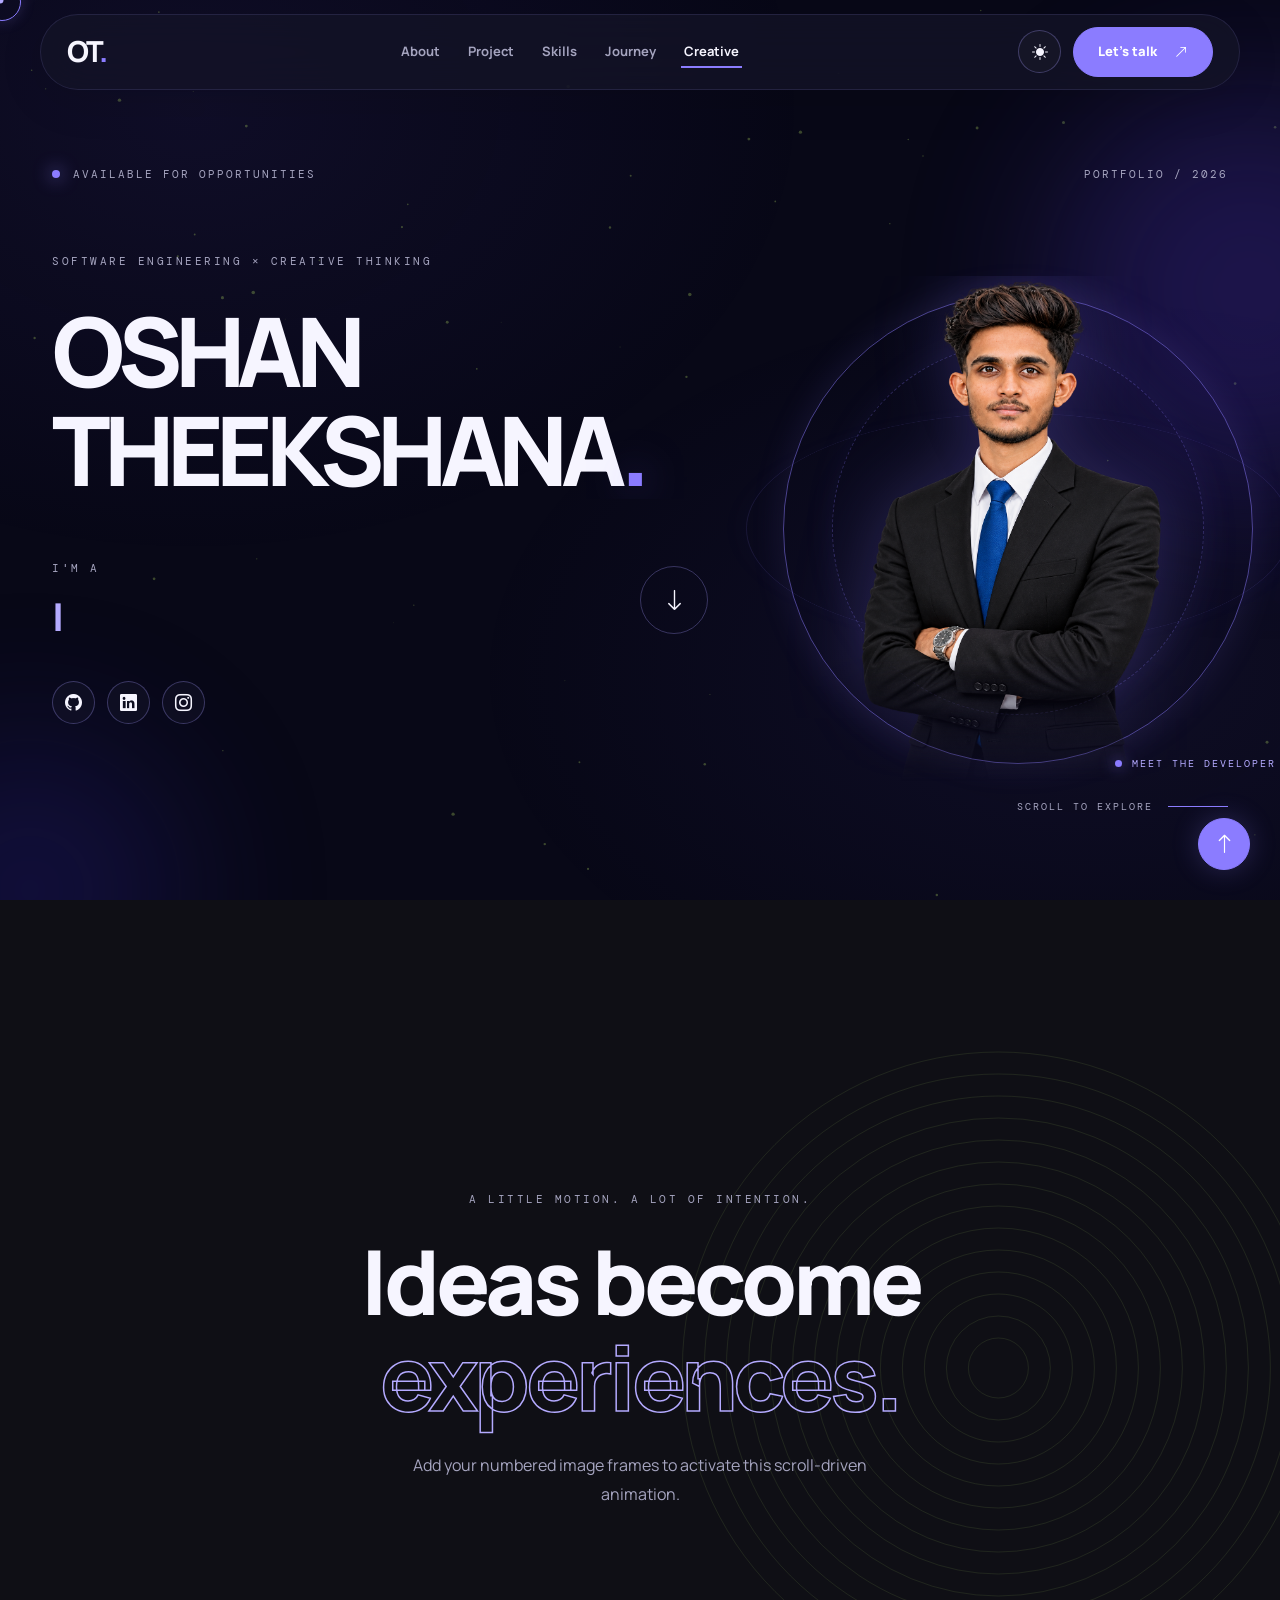
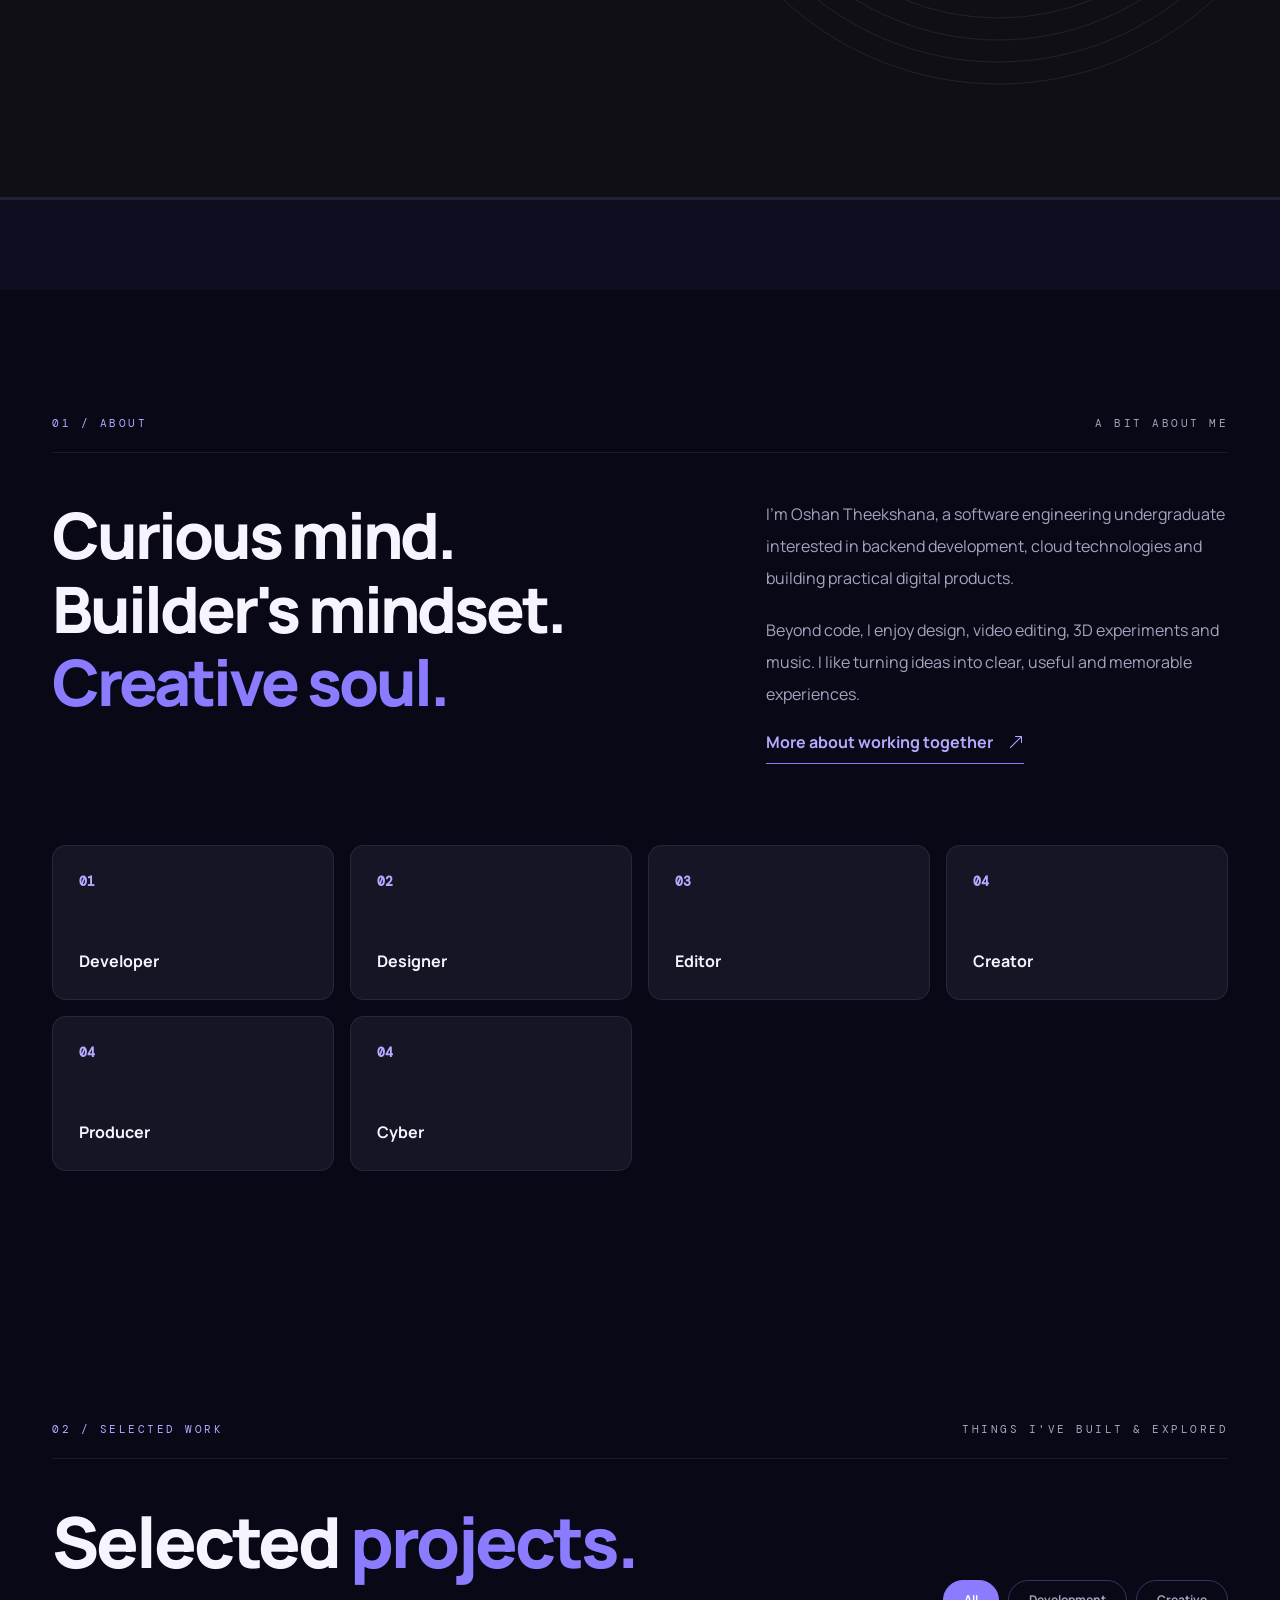
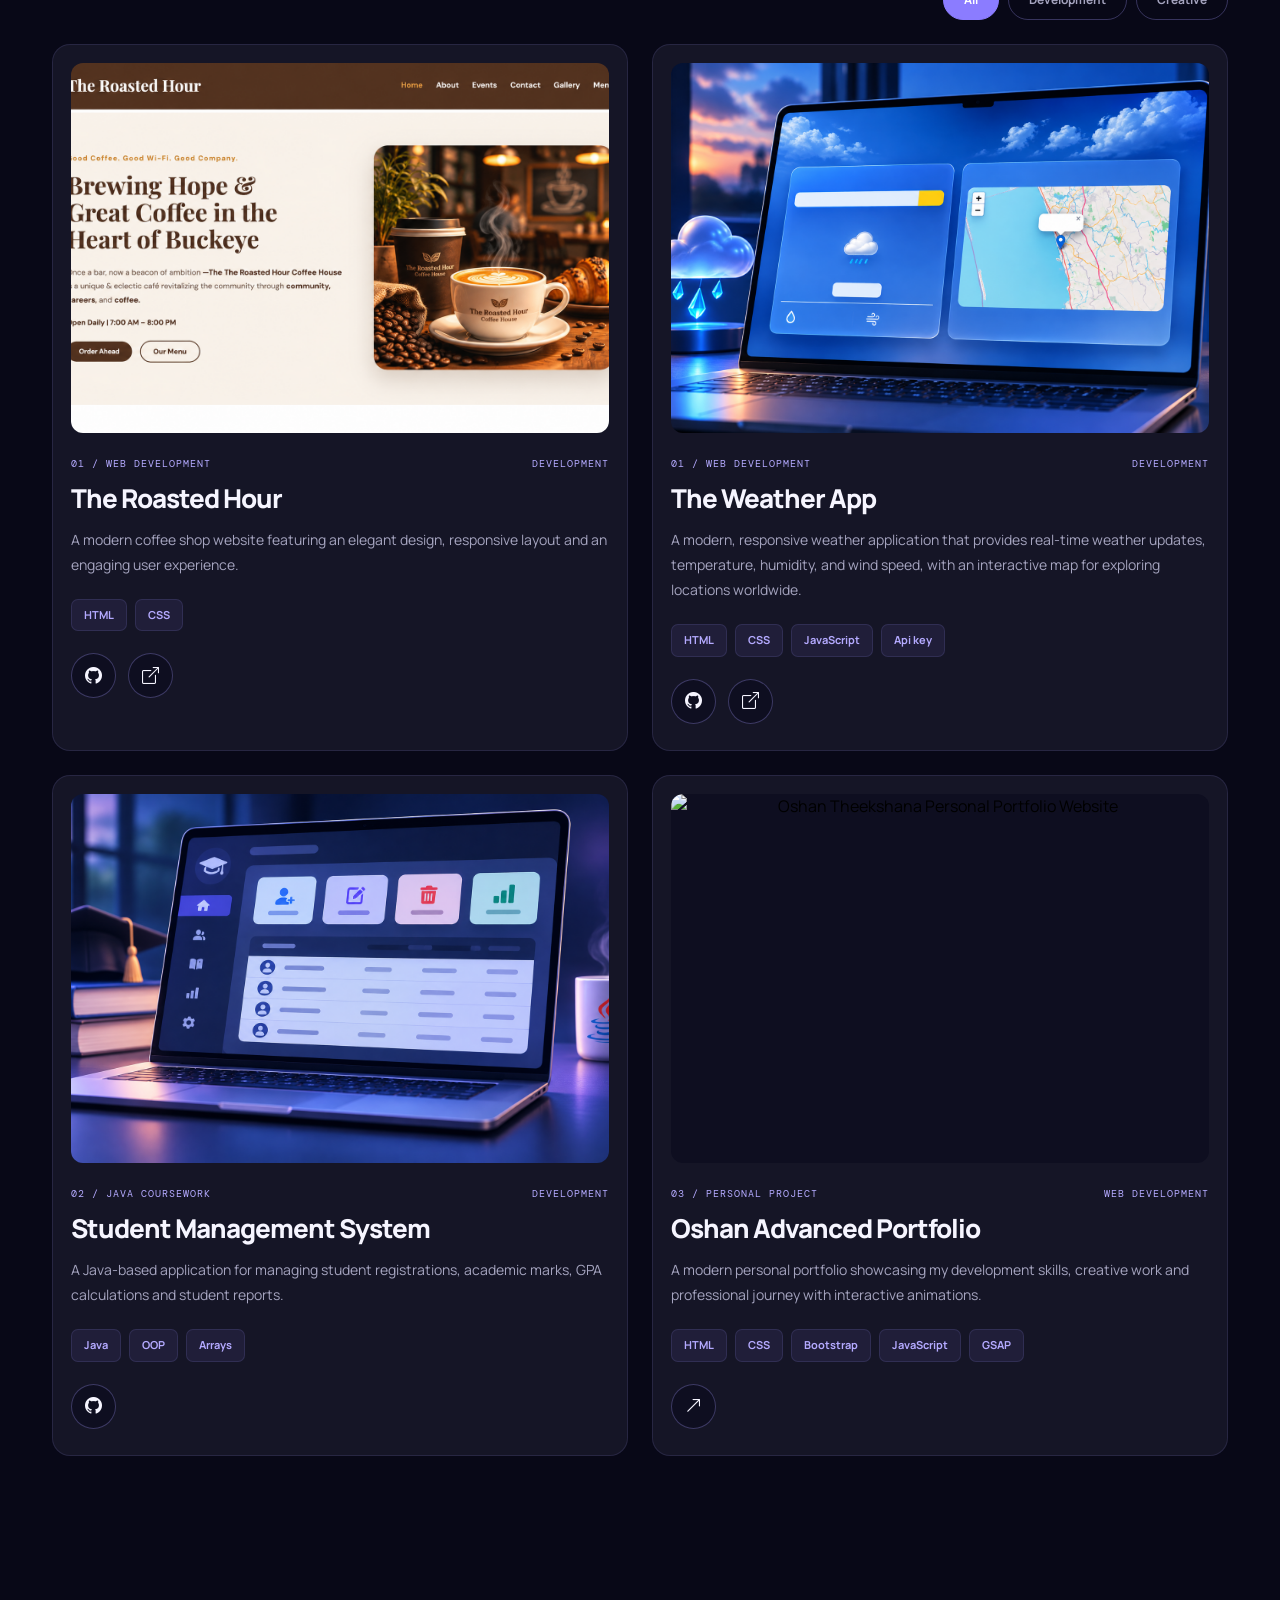
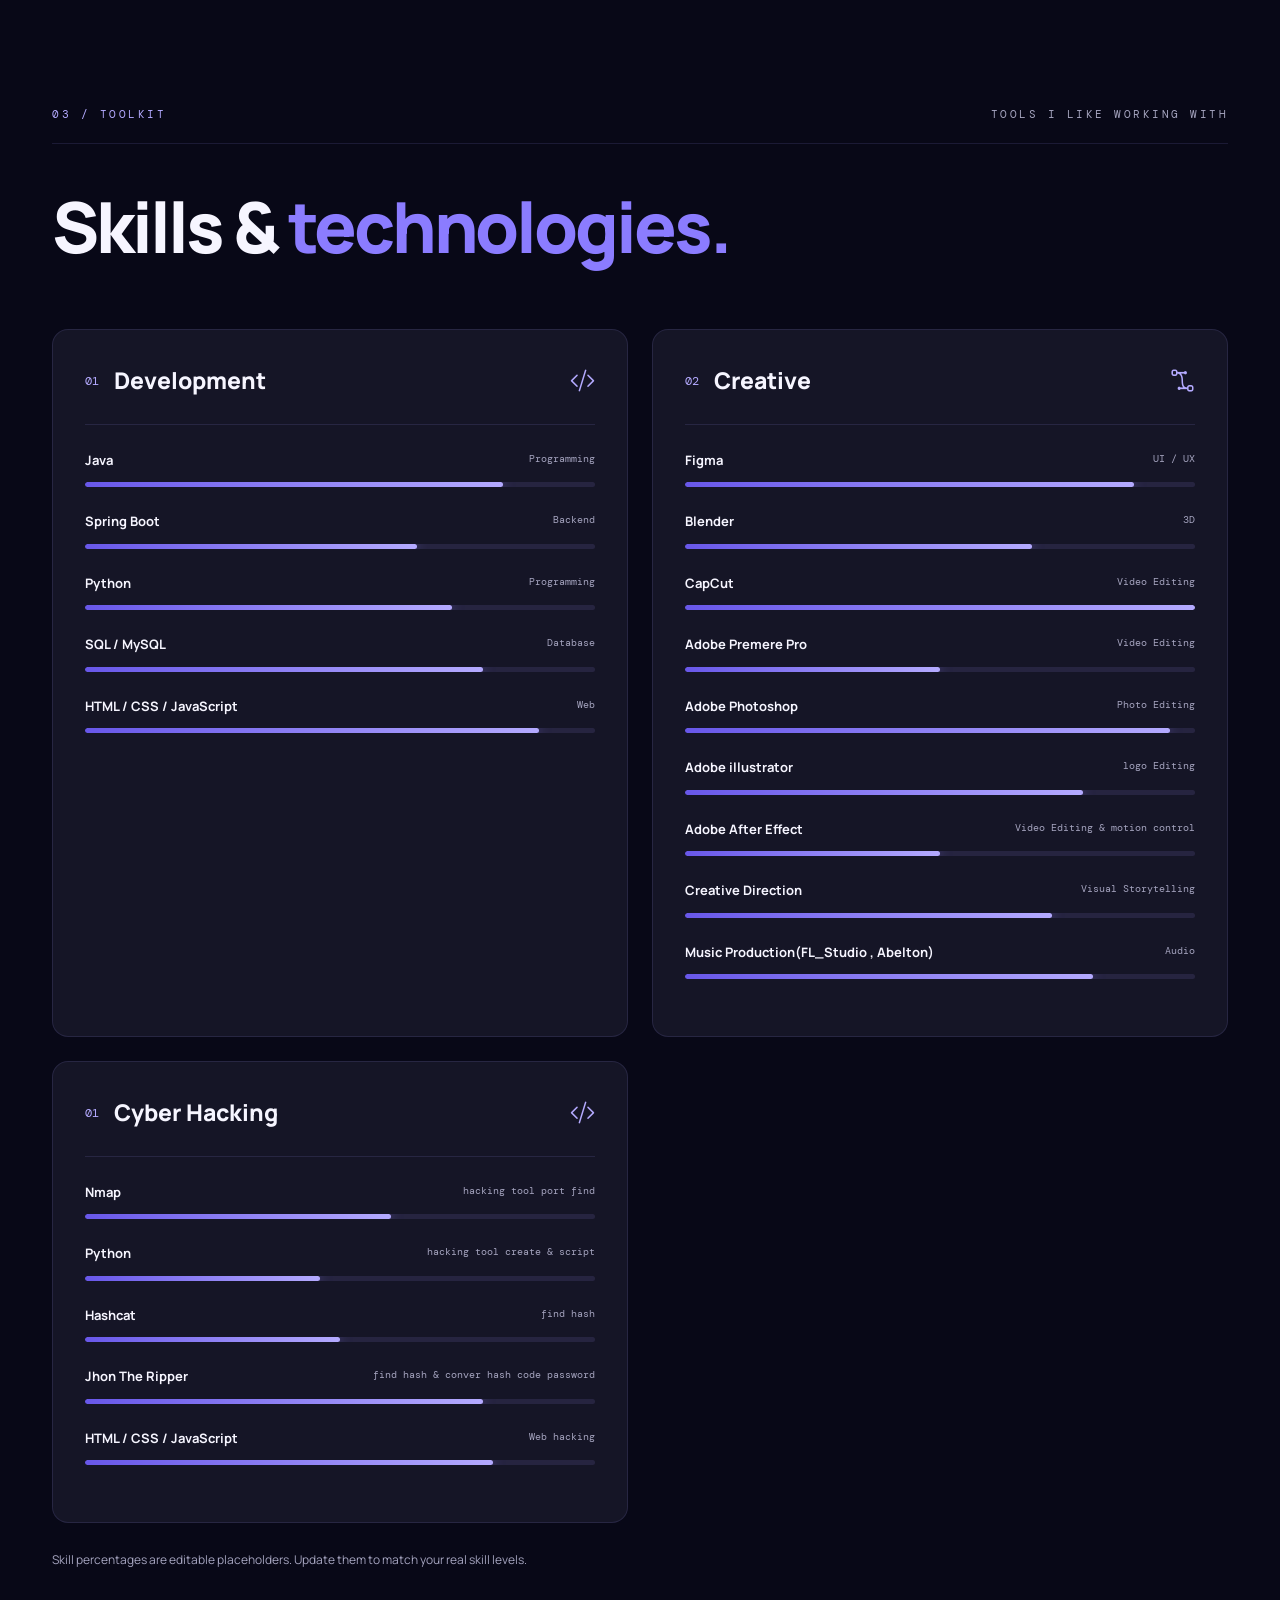
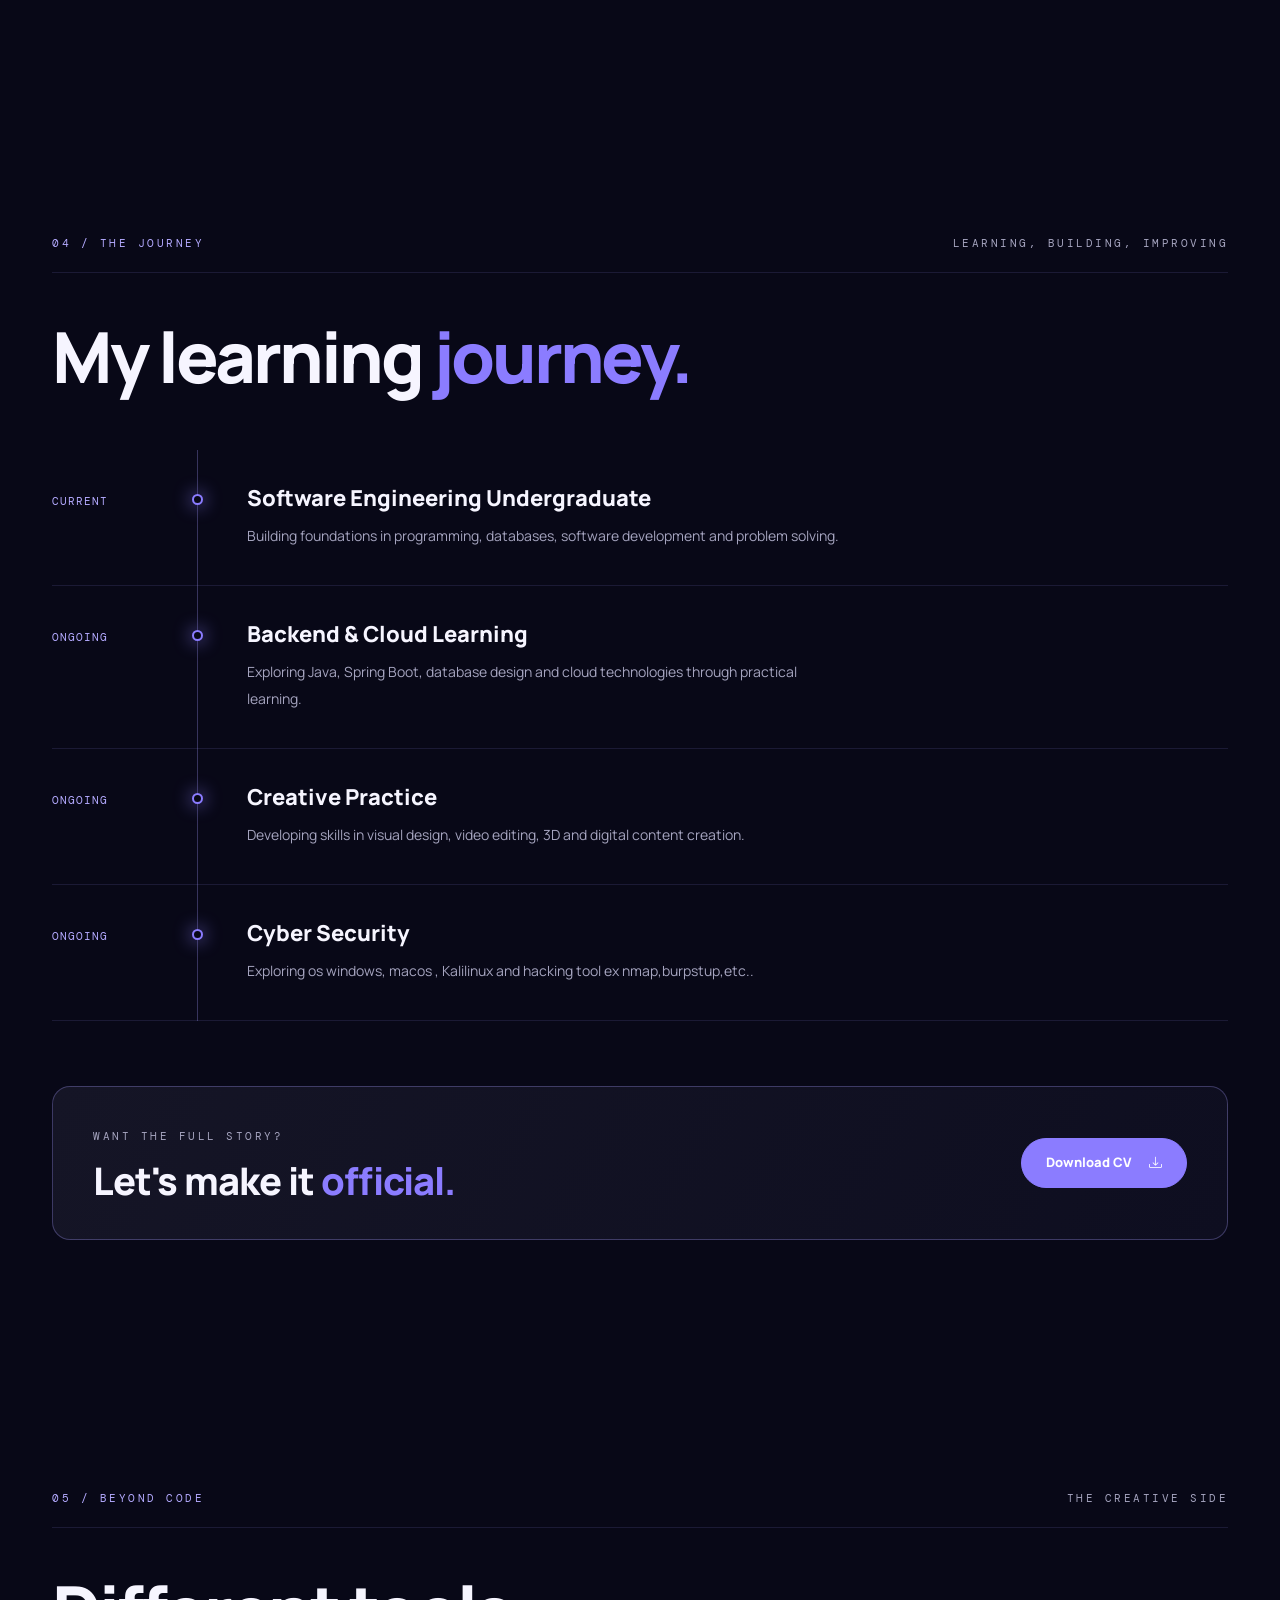
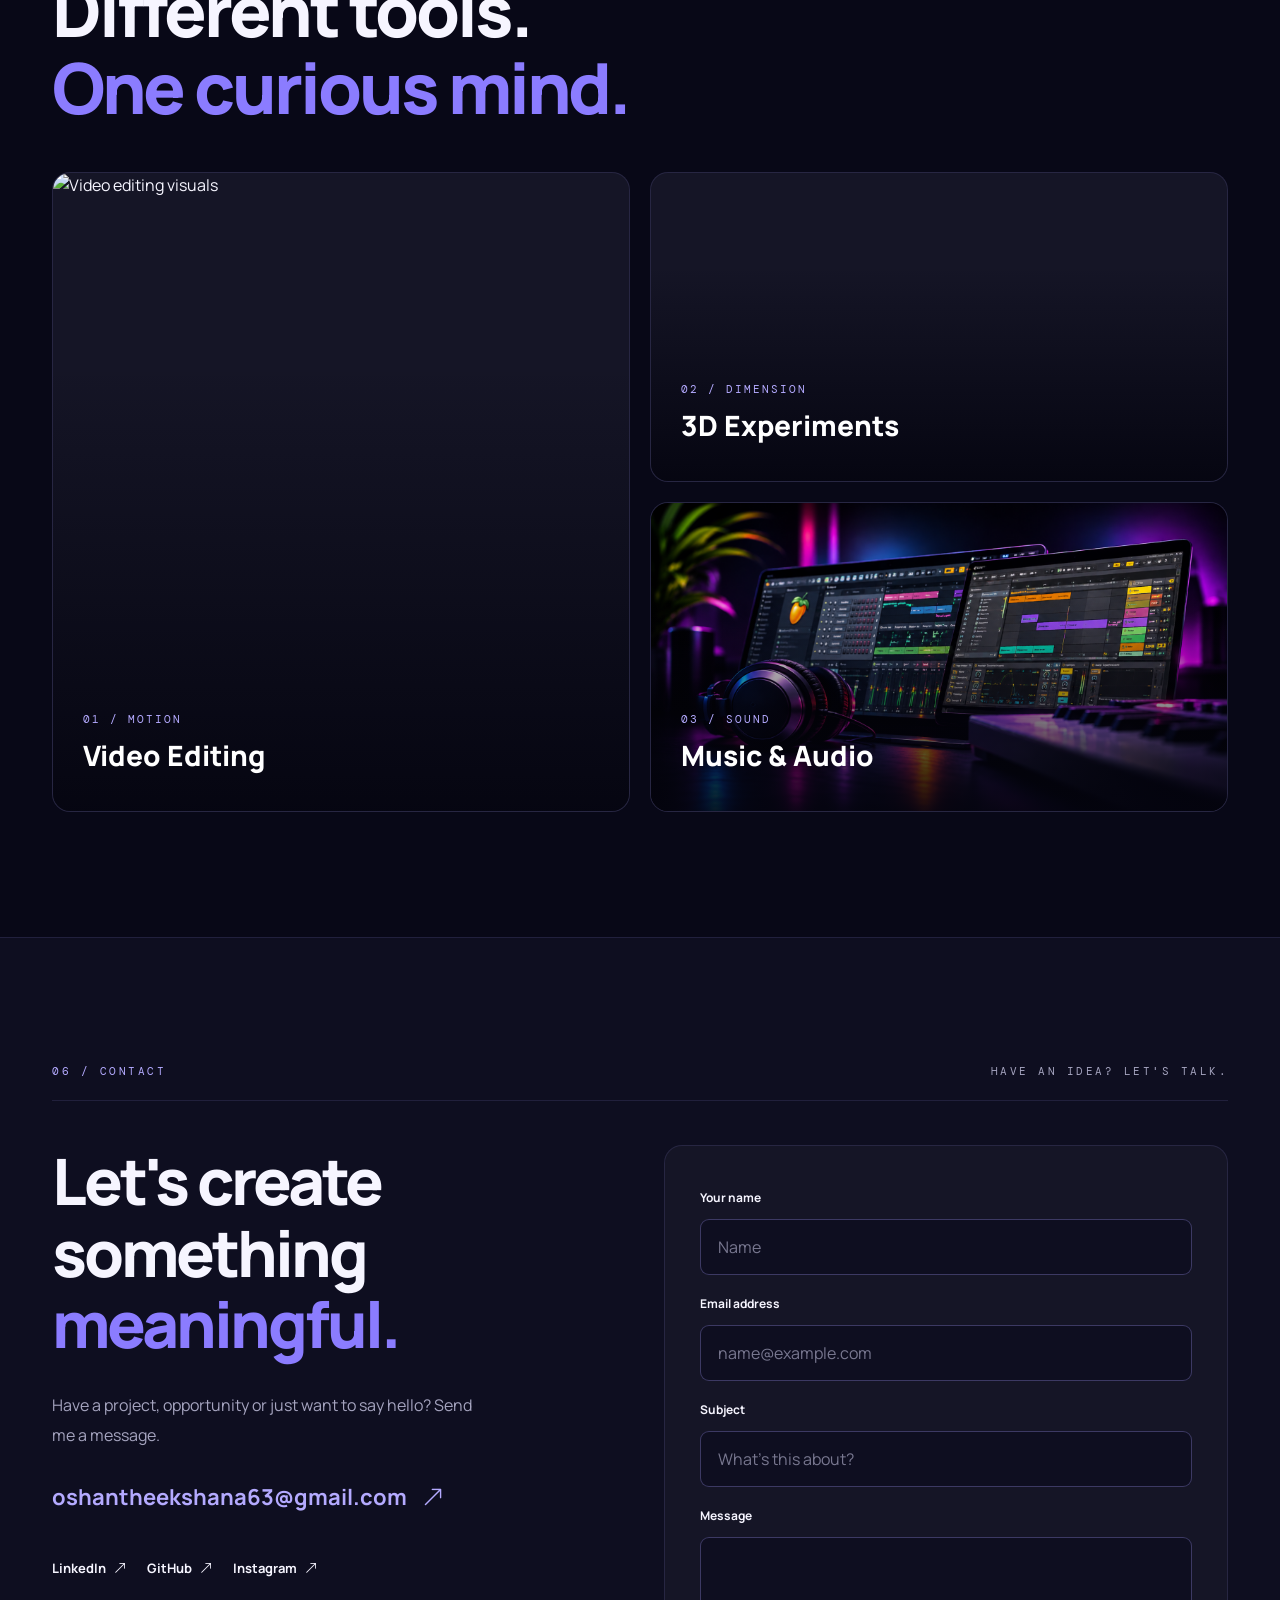
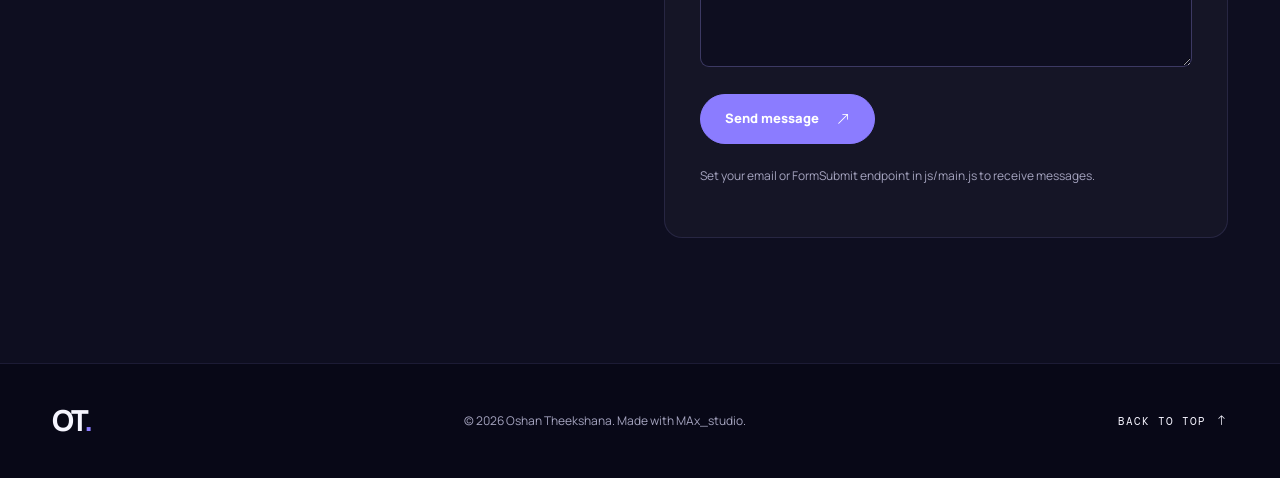
==== commit 6e7e6d93: "update image" ====
--- a/index.html
+++ b/index.html
@@ -217,10 +217,10 @@
                         </div>
 
 
-                        <p class="hero-intro">
+                        <!-- <p class="hero-intro">
                             I build useful digital experiences by bringing
                             together code, design and creative ideas.
-                        </p>
+                        </p> -->
 
 
                         <a class="round-link" href="#work" aria-label="Explore selected work">
@@ -277,9 +277,9 @@
                         <i class="bi bi-linkedin"></i>
                     </a>
 
-                    <a href="https://www.youtube.com/" target="_blank" rel="noopener noreferrer" aria-label="YouTube">
+                    <!-- <a href="https://www.youtube.com/" target="_blank" rel="noopener noreferrer" aria-label="YouTube">
                         <i class="bi bi-youtube"></i>
-                    </a>
+                    </a> -->
 
                     <a href="https://www.instagram.com/" target="_blank" rel="noopener noreferrer"
                         aria-label="Instagram">
@@ -569,13 +569,13 @@
                     <div class="col-md-6 project-item" data-category="development">
                         <article class="project-card tilt-card">
 
-                            <button class="project-image image-trigger" data-full="assets/images/wether-app.jpg"
+                            <button class="project-image image-trigger" data-full="assets/images/wether-app.png"
                                 data-caption="The Wether App ">
 
-                                <img src="assets/images/wether-app.jpg" alt="The Roasted Hour Coffee Shop Website"
+                                <img src="assets/img/wether-app.png" alt="Weather App - Real-Time Weather Dashboard with Interactive Map"
                                     loading="lazy"
-                                    onerror="this.src='https://placehold.co/900x650/20231d/c6f36b?text=The+Weather+app'">
-
+                                   onerror="this.style.display='none'; this.nextElementSibling.style.display='flex';">
+    
                                 <span class="image-open">
                                     <i class="bi bi-arrows-fullscreen"></i>
                                 </span>
@@ -586,17 +586,17 @@
                                 <span>DEVELOPMENT</span>
                             </div>
 
-                            <h3>The Roasted Hour</h3>
+                            <h3>The Weather App</h3>
 
                             <p>
-                                A modern coffee shop website featuring an elegant design,
-                                responsive layout and an engaging user experience.
+                                A modern, responsive weather application that provides real-time weather updates, temperature, humidity, and wind speed, with an interactive map for exploring locations worldwide.
                             </p>
 
                             <div class="tag-list">
                                 <span>HTML</span>
                                 <span>CSS</span>
                                 <span>JavaScript</span>
+                                <span>Api key</span>
 
                             </div>
 
@@ -626,10 +626,10 @@
                     <div class="col-md-6 project-item" data-category="development">
                         <article class="project-card tilt-card">
 
-                            <button class="project-image image-trigger" data-full="assets/images/project-student.jpg"
+                            <button class="project-image image-trigger" data-full="assets/images/project-student.png"
                                 data-caption="Student Management System — Java Application">
 
-                                <img src="assets/images/project-student.jpg"
+                                <img src="assets/img/project-student.png"
                                     alt="Student Management System Java Application" loading="lazy"
                                     onerror="this.src='https://placehold.co/900x650/20231d/c6f36b?text=Student+Management+System'">
 
@@ -1188,7 +1188,7 @@
 
                     <article class="creative-tile tile-large reveal-up">
 
-                        <img src="assets/images/creative-video.jpg" alt="Video editing visuals" loading="lazy"
+                        <img src="https://images.openai.com/static-rsc-4/2Ti-Sf5dcGcmCTIwlPE_MgV--ZB5Ayta3R8c21SjZC8Qaj4MoNTM2INSlOYMMS8YiDzMnxk0NxQlN5nojGIuwKqfIXoT0c9bM5g4auPKQh7AxnjtoZb9wGxBMWPCt44Ll_OO4qHCyeCxRAnDiDLZZFx6JiGXw7L7ezw9RJfPmQbe7cRGe7Vsyl_8aeLiOTuu?purpose=fullsize" alt="Video editing visuals" loading="lazy"
                             onerror="this.src='https://placehold.co/1000x700/20231d/c6f36b?text=Video+Editing'">
 
                         <div>
@@ -1217,7 +1217,7 @@
 
                     <article class="creative-tile reveal-up">
 
-                        <img src="assets/images/creative-music.jpg" alt="Music and audio creation" loading="lazy"
+                        <img src="assets/img/creative-music.png" alt="Music and audio creation" loading="lazy"
                             onerror="this.src='https://placehold.co/700x700/20231d/c6f36b?text=Music'">
 
                         <div>
--- a/assets/style.css
+++ b/assets/style.css
@@ -1855,3 +1855,4 @@
     object-fit: cover;
     border-radius: 16px;
 }
+
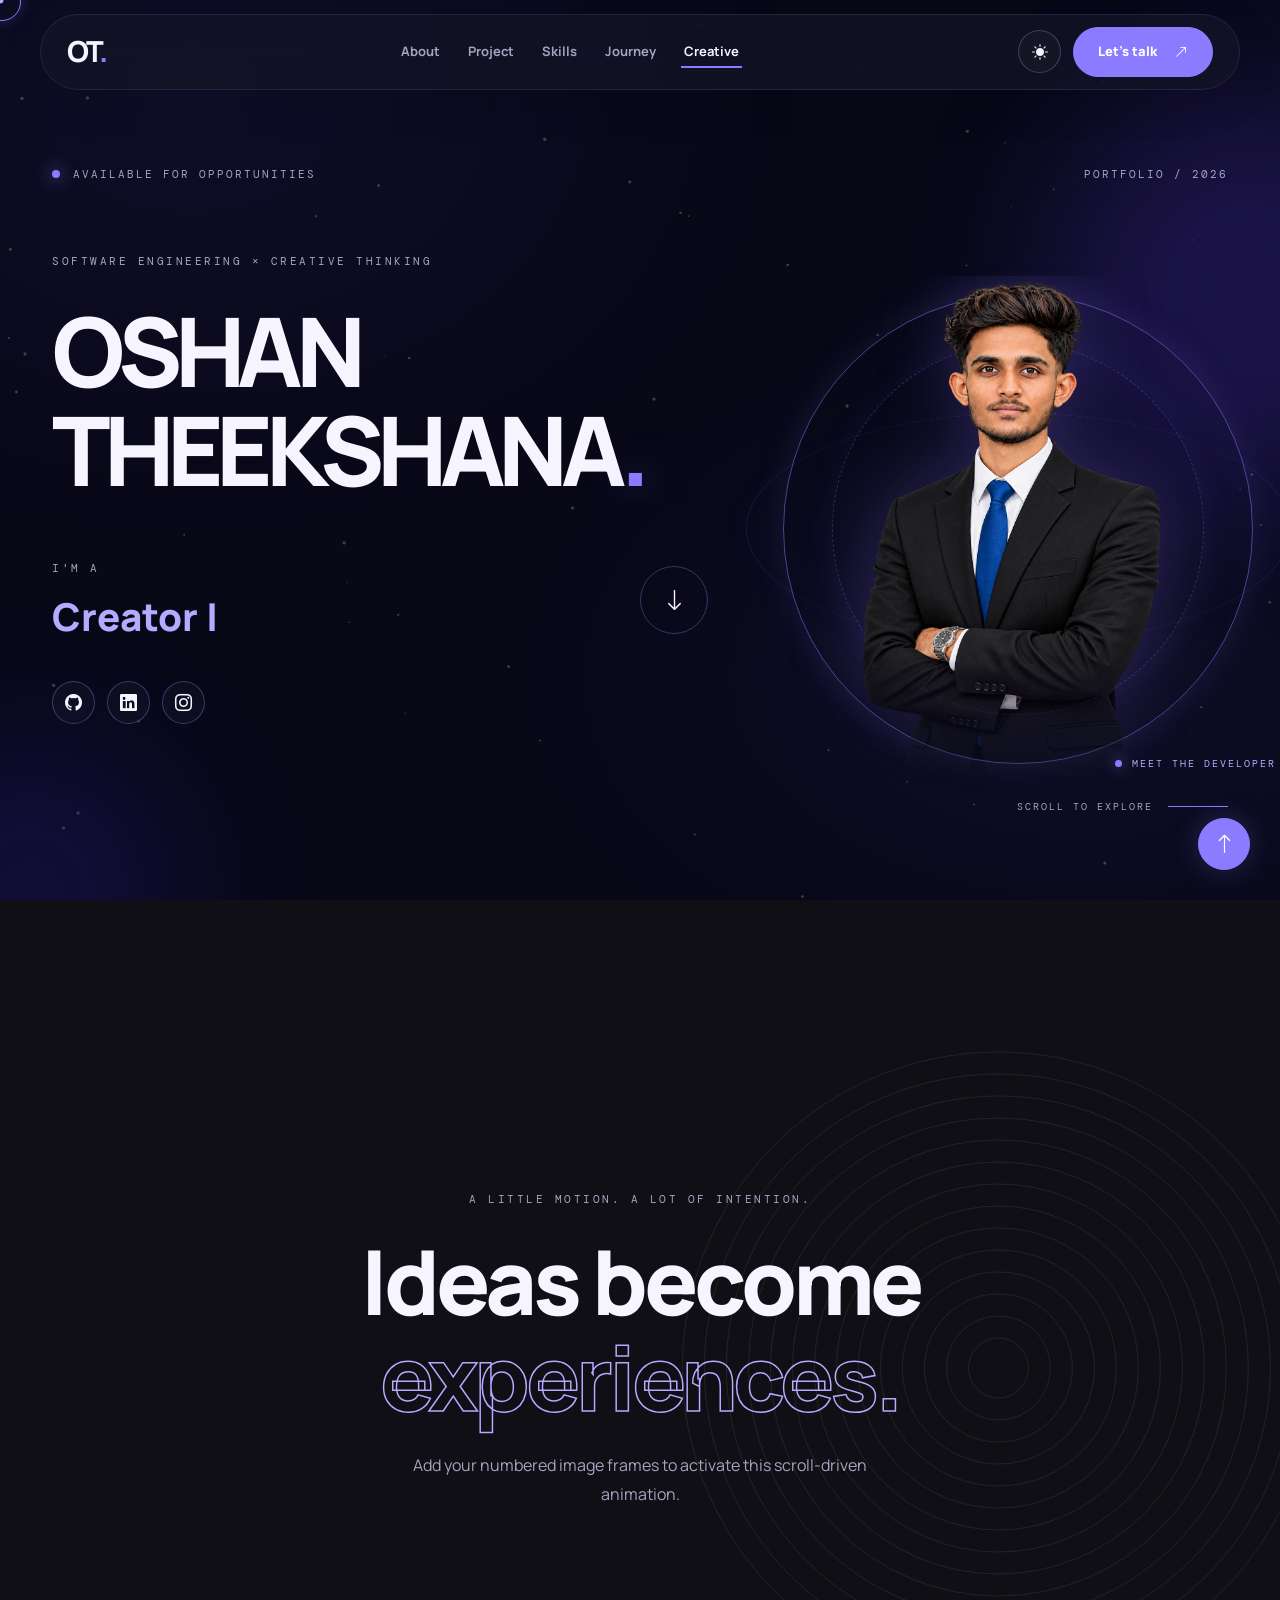
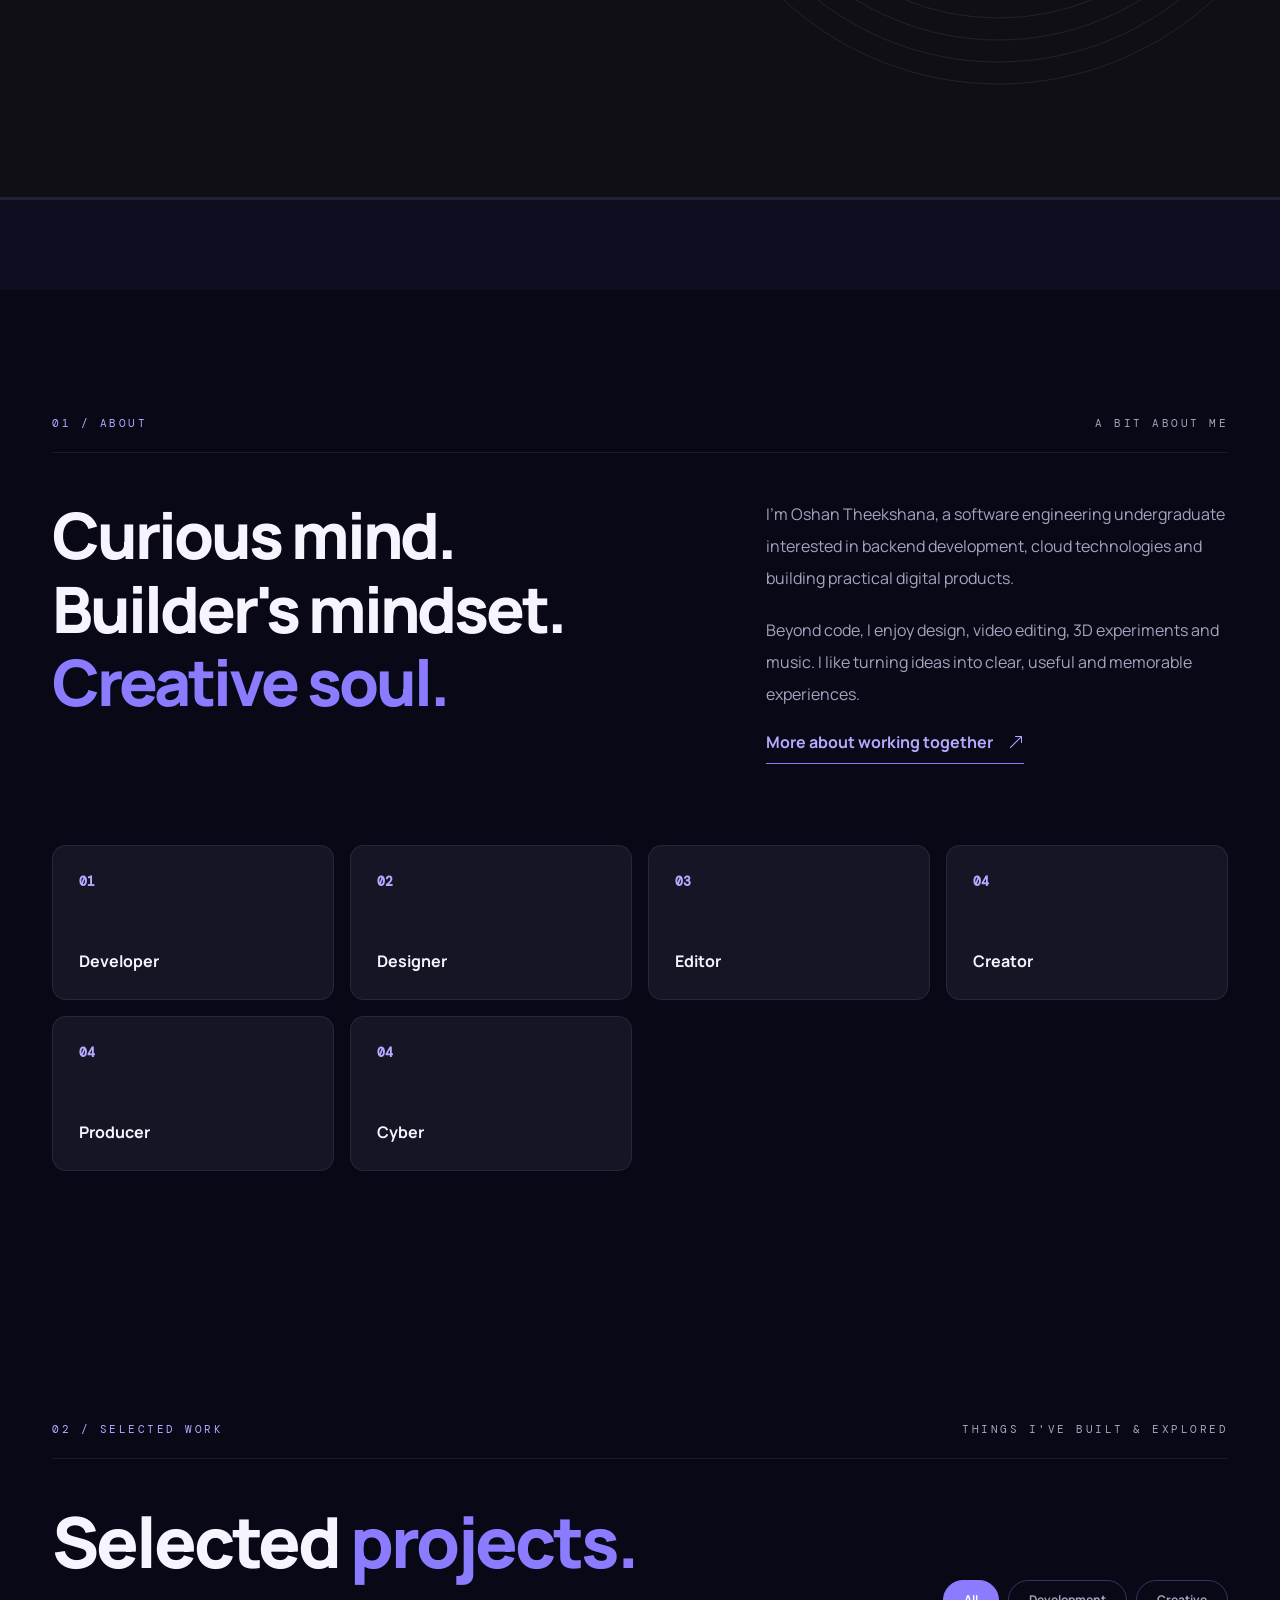
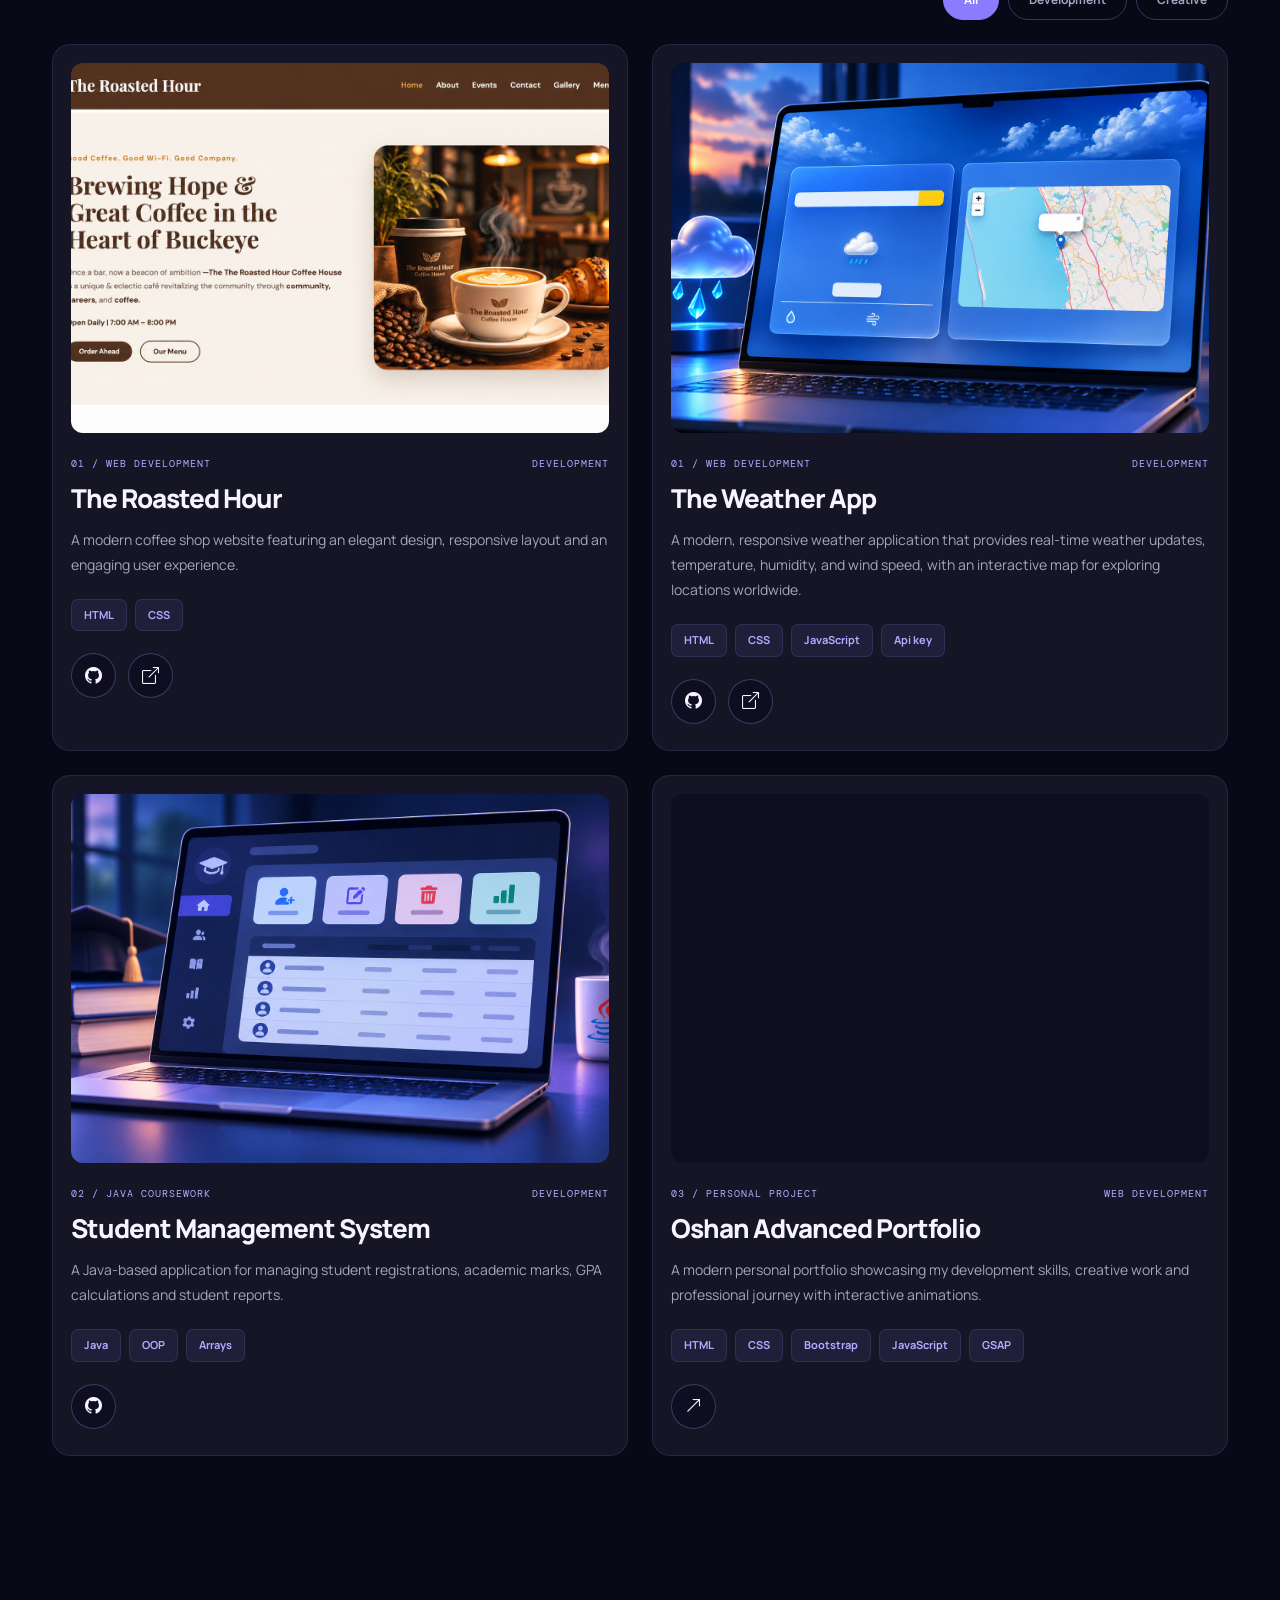
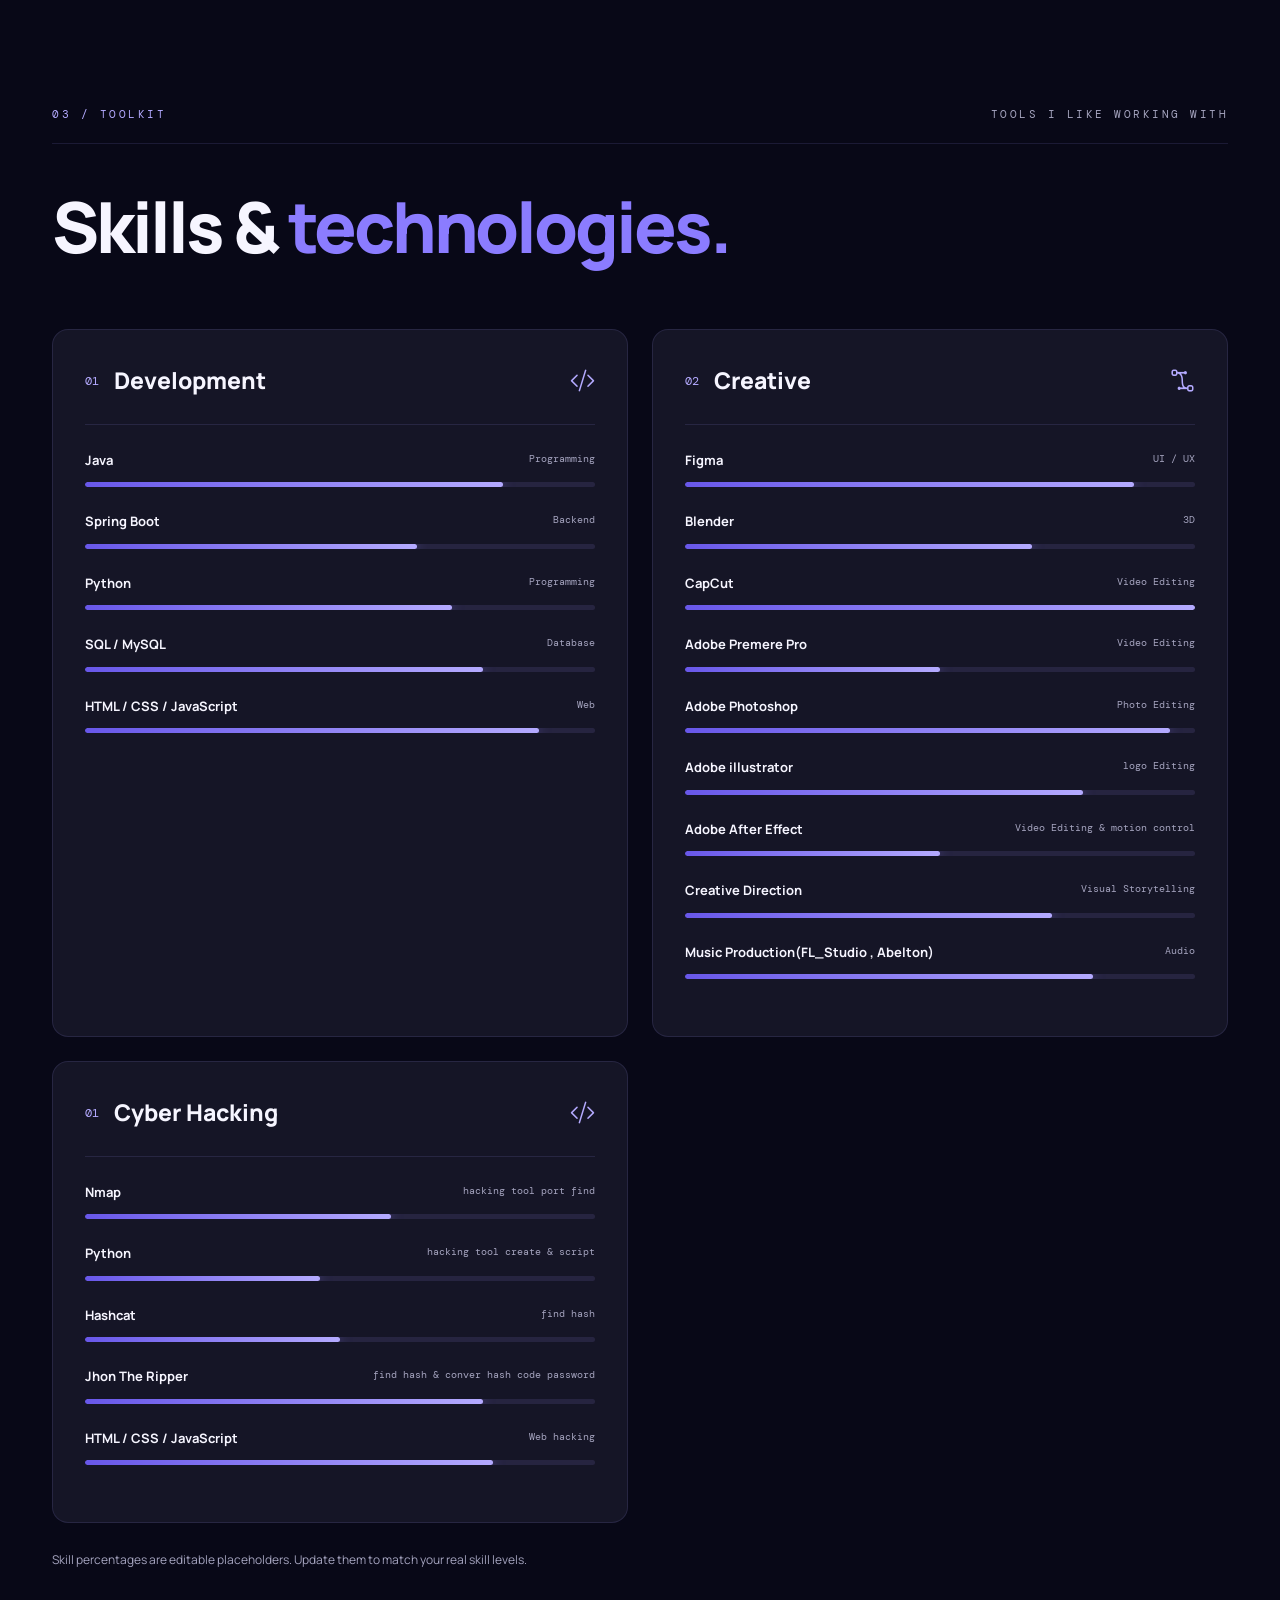
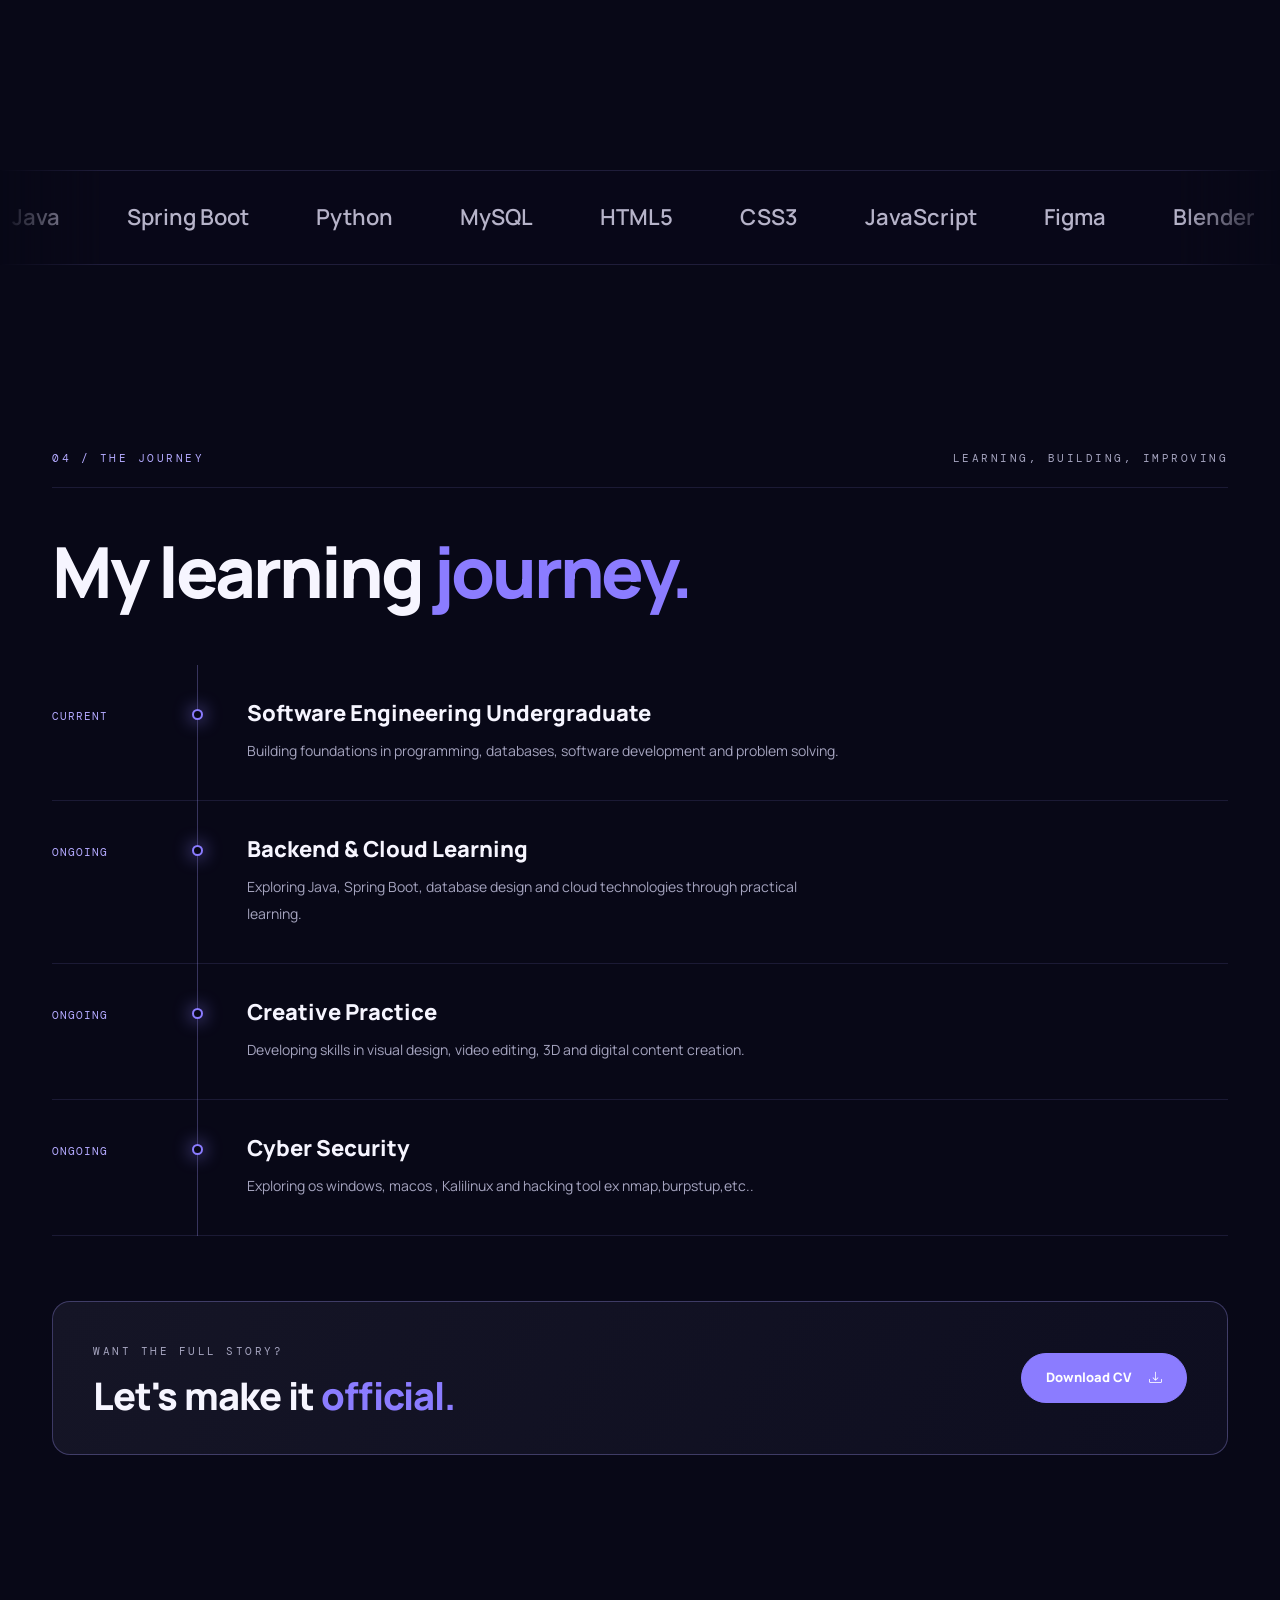
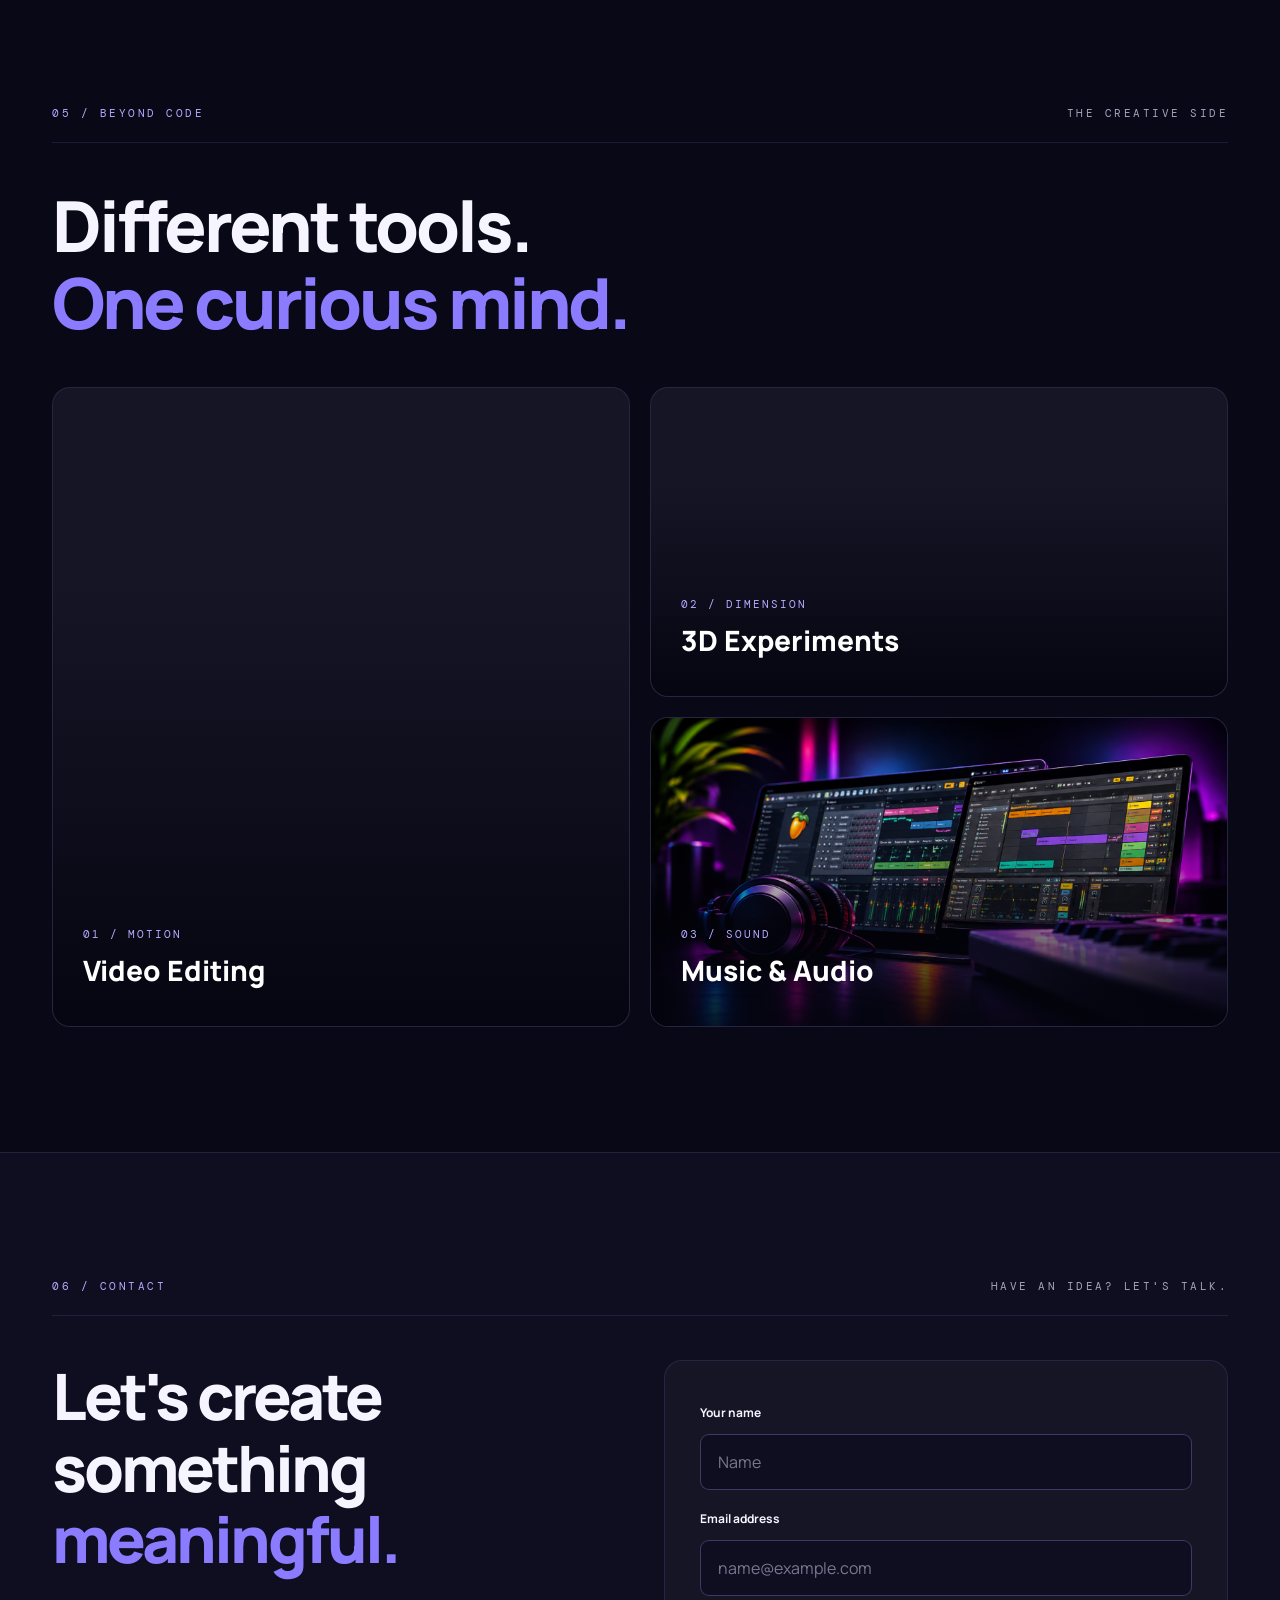
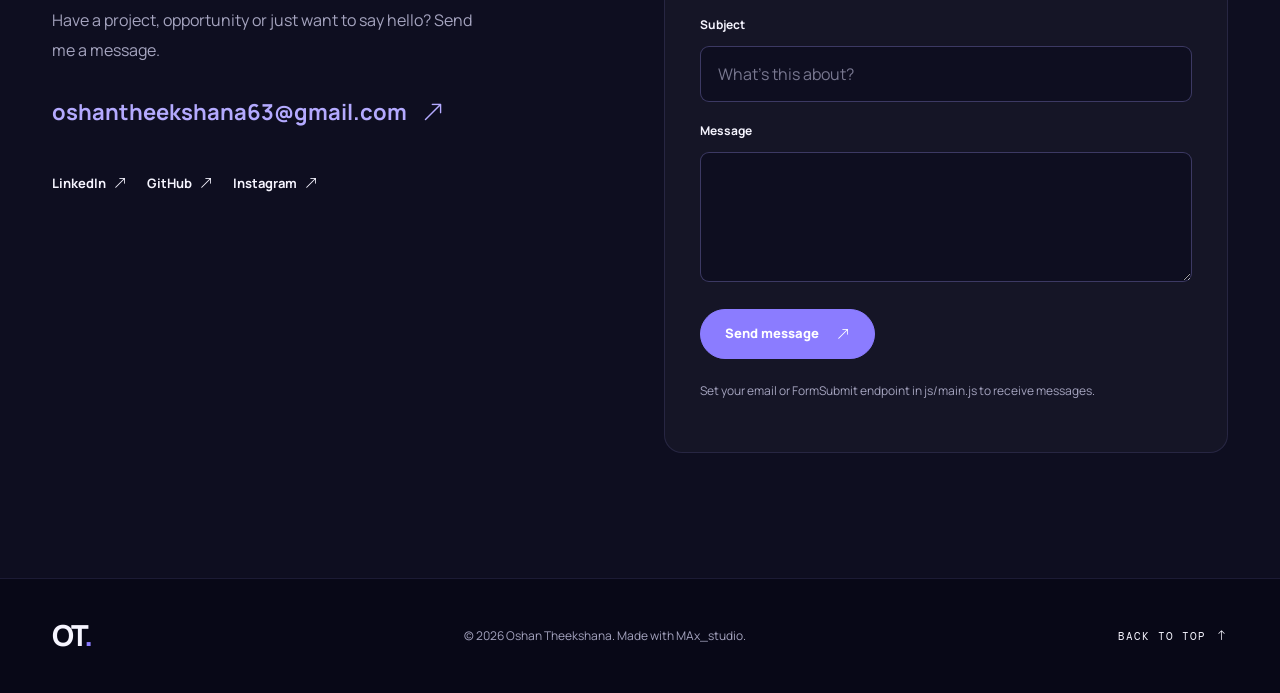
==== commit cf84c8f3: "add auto scroll icon skill" ====
--- a/index.html
+++ b/index.html
@@ -36,6 +36,11 @@
 
     <!-- Custom CSS -->
     <link rel="stylesheet" href="assets/style.css">
+
+    <!--icon lib cdn-->
+    <link rel="stylesheet" href="https://cdn.jsdelivr.net/gh/devicons/devicon@v2.16.0/devicon.min.css">
+    <link rel="stylesheet" href="https://cdnjs.cloudflare.com/ajax/libs/font-awesome/6.5.2/css/all.min.css">
+
 
     <!-- SEO Structured Data -->
     <script type="application/ld+json">
@@ -572,10 +577,10 @@
                             <button class="project-image image-trigger" data-full="assets/images/wether-app.png"
                                 data-caption="The Wether App ">
 
-                                <img src="assets/img/wether-app.png" alt="Weather App - Real-Time Weather Dashboard with Interactive Map"
-                                    loading="lazy"
-                                   onerror="this.style.display='none'; this.nextElementSibling.style.display='flex';">
-    
+                                <img src="assets/img/wether-app.png"
+                                    alt="Weather App - Real-Time Weather Dashboard with Interactive Map" loading="lazy"
+                                    onerror="this.style.display='none'; this.nextElementSibling.style.display='flex';">
+
                                 <span class="image-open">
                                     <i class="bi bi-arrows-fullscreen"></i>
                                 </span>
@@ -589,7 +594,9 @@
                             <h3>The Weather App</h3>
 
                             <p>
-                                A modern, responsive weather application that provides real-time weather updates, temperature, humidity, and wind speed, with an interactive map for exploring locations worldwide.
+                                A modern, responsive weather application that provides real-time weather updates,
+                                temperature, humidity, and wind speed, with an interactive map for exploring locations
+                                worldwide.
                             </p>
 
                             <div class="tag-list">
@@ -1002,9 +1009,50 @@
                 </p>
 
             </div>
-
         </section>
 
+        <!-- SKILLS INFINITE MARQUEE -->
+        <div class="tech-marquee">
+            <div class="tech-track">
+
+                <div class="tech-group">
+
+                    <!-- Development -->
+                    <div class="tech-item"><i class="devicon-java-plain colored"></i> Java</div>
+                    <div class="tech-item"><i class="devicon-spring-original colored"></i> Spring Boot</div>
+                    <div class="tech-item"><i class="devicon-python-plain colored"></i> Python</div>
+                    <div class="tech-item"><i class="devicon-mysql-original colored"></i> MySQL</div>
+                    <div class="tech-item"><i class="devicon-html5-plain colored"></i> HTML5</div>
+                    <div class="tech-item"><i class="devicon-css3-plain colored"></i> CSS3</div>
+                    <div class="tech-item"><i class="devicon-javascript-plain colored"></i> JavaScript</div>
+
+                    <!-- Creative -->
+                    <div class="tech-item"><i class="devicon-figma-plain colored"></i> Figma</div>
+                    <div class="tech-item"><i class="devicon-blender-original colored"></i> Blender</div>
+                    <div class="tech-item"><i class="devicon-photoshop-plain colored"></i> Photoshop</div>
+                    <div class="tech-item"><i class="devicon-illustrator-plain colored"></i> Illustrator</div>
+                    <div class="tech-item"><i class="devicon-premierepro-plain colored"></i> Premiere Pro</div>
+                    <div class="tech-item"><i class="devicon-aftereffects-plain colored"></i> After Effects</div>
+                    <div class="tech-item"><i class="fa-solid fa-video"></i> CapCut</div>
+                    <div class="tech-item"><i class="fa-solid fa-music"></i> FL Studio</div>
+                    <div class="tech-item"><i class="fa-solid fa-headphones"></i> Ableton</div>
+
+                    <!-- Cybersecurity -->
+                    <div class="tech-item"><i class="fa-solid fa-shield-halved"></i> Cybersecurity</div>
+                    <div class="tech-item"><i class="fa-solid fa-network-wired"></i> Nmap</div>
+                    <div class="tech-item"><i class="fa-solid fa-terminal"></i> Hashcat</div>
+                    <div class="tech-item"><i class="fa-solid fa-key"></i> John the Ripper</div>
+                    <div class="tech-item"><i class="fa-solid fa-code"></i> Web Security</div>
+
+                    <!-- Tools -->
+                    <div class="tech-item"><i class="devicon-git-plain colored"></i> Git</div>
+                    <div class="tech-item"><i class="devicon-github-original"></i> GitHub</div>
+                    <div class="tech-item"><i class="devicon-vscode-plain colored"></i> VS Code</div>
+
+                </div>
+
+            </div>
+        </div>
 
 
         <!-- JOURNEY SECTION -->
@@ -1188,7 +1236,8 @@
 
                     <article class="creative-tile tile-large reveal-up">
 
-                        <img src="https://images.openai.com/static-rsc-4/2Ti-Sf5dcGcmCTIwlPE_MgV--ZB5Ayta3R8c21SjZC8Qaj4MoNTM2INSlOYMMS8YiDzMnxk0NxQlN5nojGIuwKqfIXoT0c9bM5g4auPKQh7AxnjtoZb9wGxBMWPCt44Ll_OO4qHCyeCxRAnDiDLZZFx6JiGXw7L7ezw9RJfPmQbe7cRGe7Vsyl_8aeLiOTuu?purpose=fullsize" alt="Video editing visuals" loading="lazy"
+                        <img src="https://images.openai.com/static-rsc-4/2Ti-Sf5dcGcmCTIwlPE_MgV--ZB5Ayta3R8c21SjZC8Qaj4MoNTM2INSlOYMMS8YiDzMnxk0NxQlN5nojGIuwKqfIXoT0c9bM5g4auPKQh7AxnjtoZb9wGxBMWPCt44Ll_OO4qHCyeCxRAnDiDLZZFx6JiGXw7L7ezw9RJfPmQbe7cRGe7Vsyl_8aeLiOTuu?purpose=fullsize"
+                            alt="Video editing visuals" loading="lazy"
                             onerror="this.src='https://placehold.co/1000x700/20231d/c6f36b?text=Video+Editing'">
 
                         <div>
--- a/assets/style.css
+++ b/assets/style.css
@@ -1856,3 +1856,114 @@
     border-radius: 16px;
 }
 
+/*icon animation css */
+
+.tech-marquee {
+    position: relative;
+    width: 100%;
+    overflow: hidden;
+    padding: 30px 0;
+    margin: 60px 0;
+    background: rgba(10, 9, 25, 0.65);
+    border-top: 1px solid rgba(162, 155, 255, 0.15);
+    border-bottom: 1px solid rgba(162, 155, 255, 0.15);
+
+    -webkit-mask-image: linear-gradient(
+        to right,
+        transparent,
+        #000 8%,
+        #000 92%,
+        transparent
+    );
+
+    mask-image: linear-gradient(
+        to right,
+        transparent,
+        #000 8%,
+        #000 92%,
+        transparent
+    );
+}
+
+.tech-track {
+    display: flex;
+    width: max-content;
+    animation: techMove 65s linear infinite;
+}
+
+.tech-group {
+    display: flex;
+    align-items: center;
+    flex-shrink: 0;
+    gap: 55px;
+    padding-right: 55px;
+}
+
+.tech-item {
+    display: flex;
+    align-items: center;
+    gap: 12px;
+    white-space: nowrap;
+    color: #b6b3c9;
+    font-size: 22px;
+    font-weight: 600;
+    transition: color 0.3s ease;
+}
+
+.tech-item i {
+    font-size: 30px;
+}
+
+.tech-item .fa-solid {
+    color: #a29bff;
+}
+
+.tech-item .devicon-github-original {
+    color: #fff;
+}
+
+.tech-item:hover {
+    color: #fff;
+}
+
+.tech-marquee:hover .tech-track {
+    animation-play-state: paused;
+}
+
+@keyframes techMove {
+    from {
+        transform: translateX(0);
+    }
+
+    to {
+        transform: translateX(-50%);
+    }
+}
+
+@media (max-width: 768px) {
+    .tech-marquee {
+        margin: 35px 0;
+        padding: 22px 0;
+    }
+
+    .tech-group {
+        gap: 35px;
+        padding-right: 35px;
+    }
+
+    .tech-item {
+        font-size: 17px;
+    }
+
+    .tech-item i {
+        font-size: 23px;
+    }
+}
+
+@media (prefers-reduced-motion: reduce) {
+    .tech-track {
+        animation: none;
+    }
+}
+
+
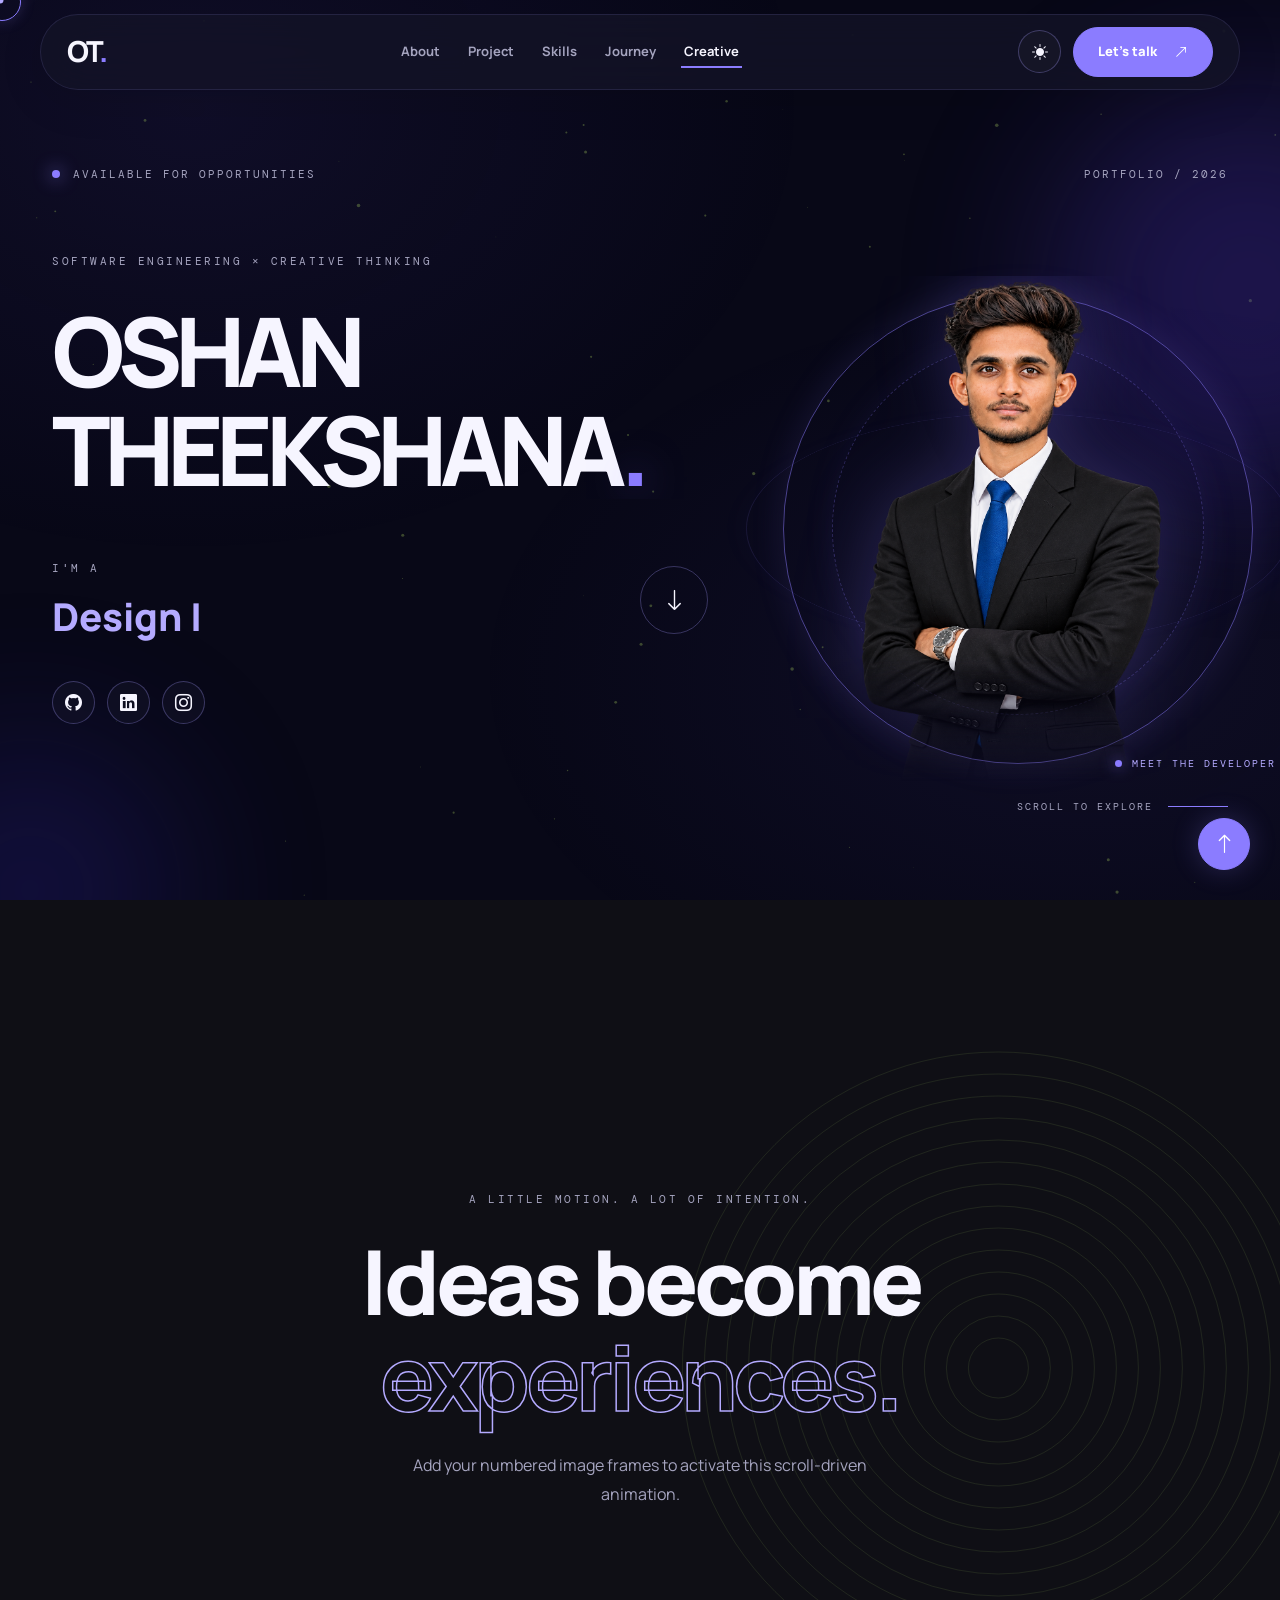
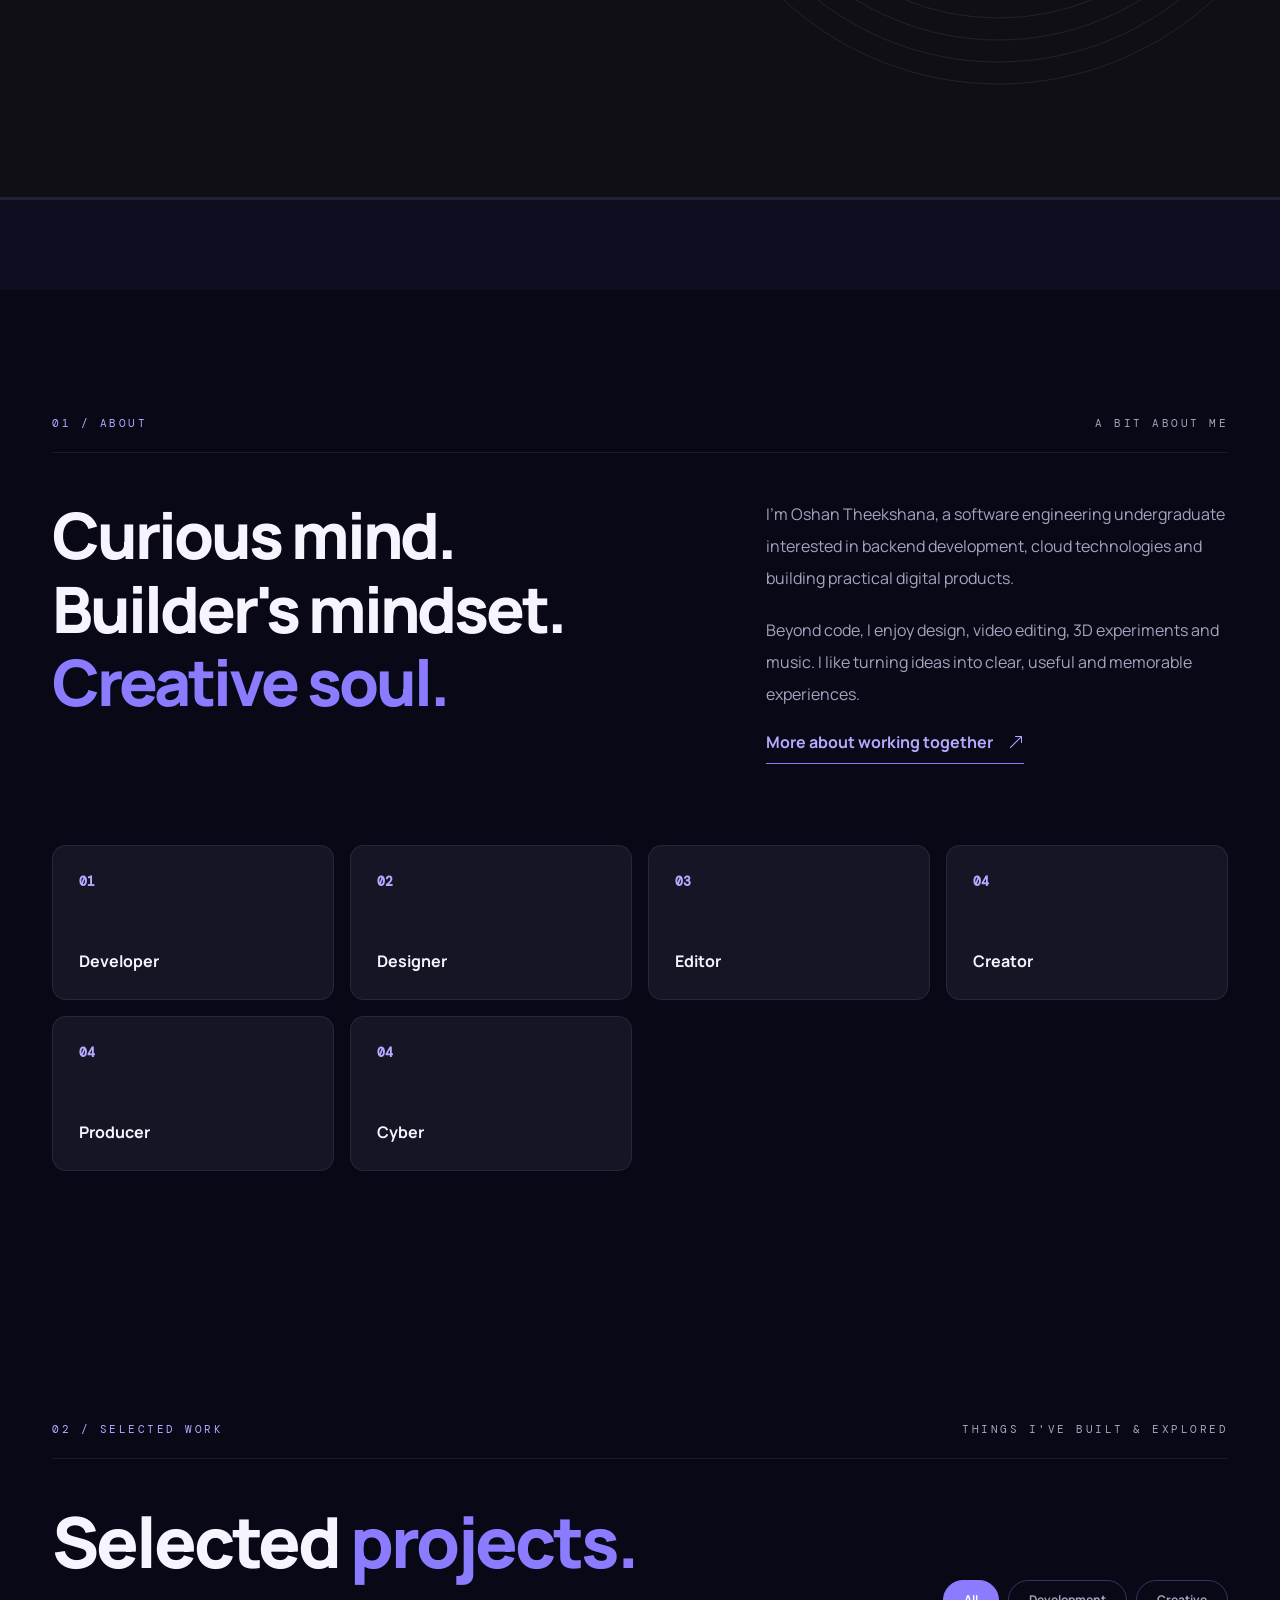
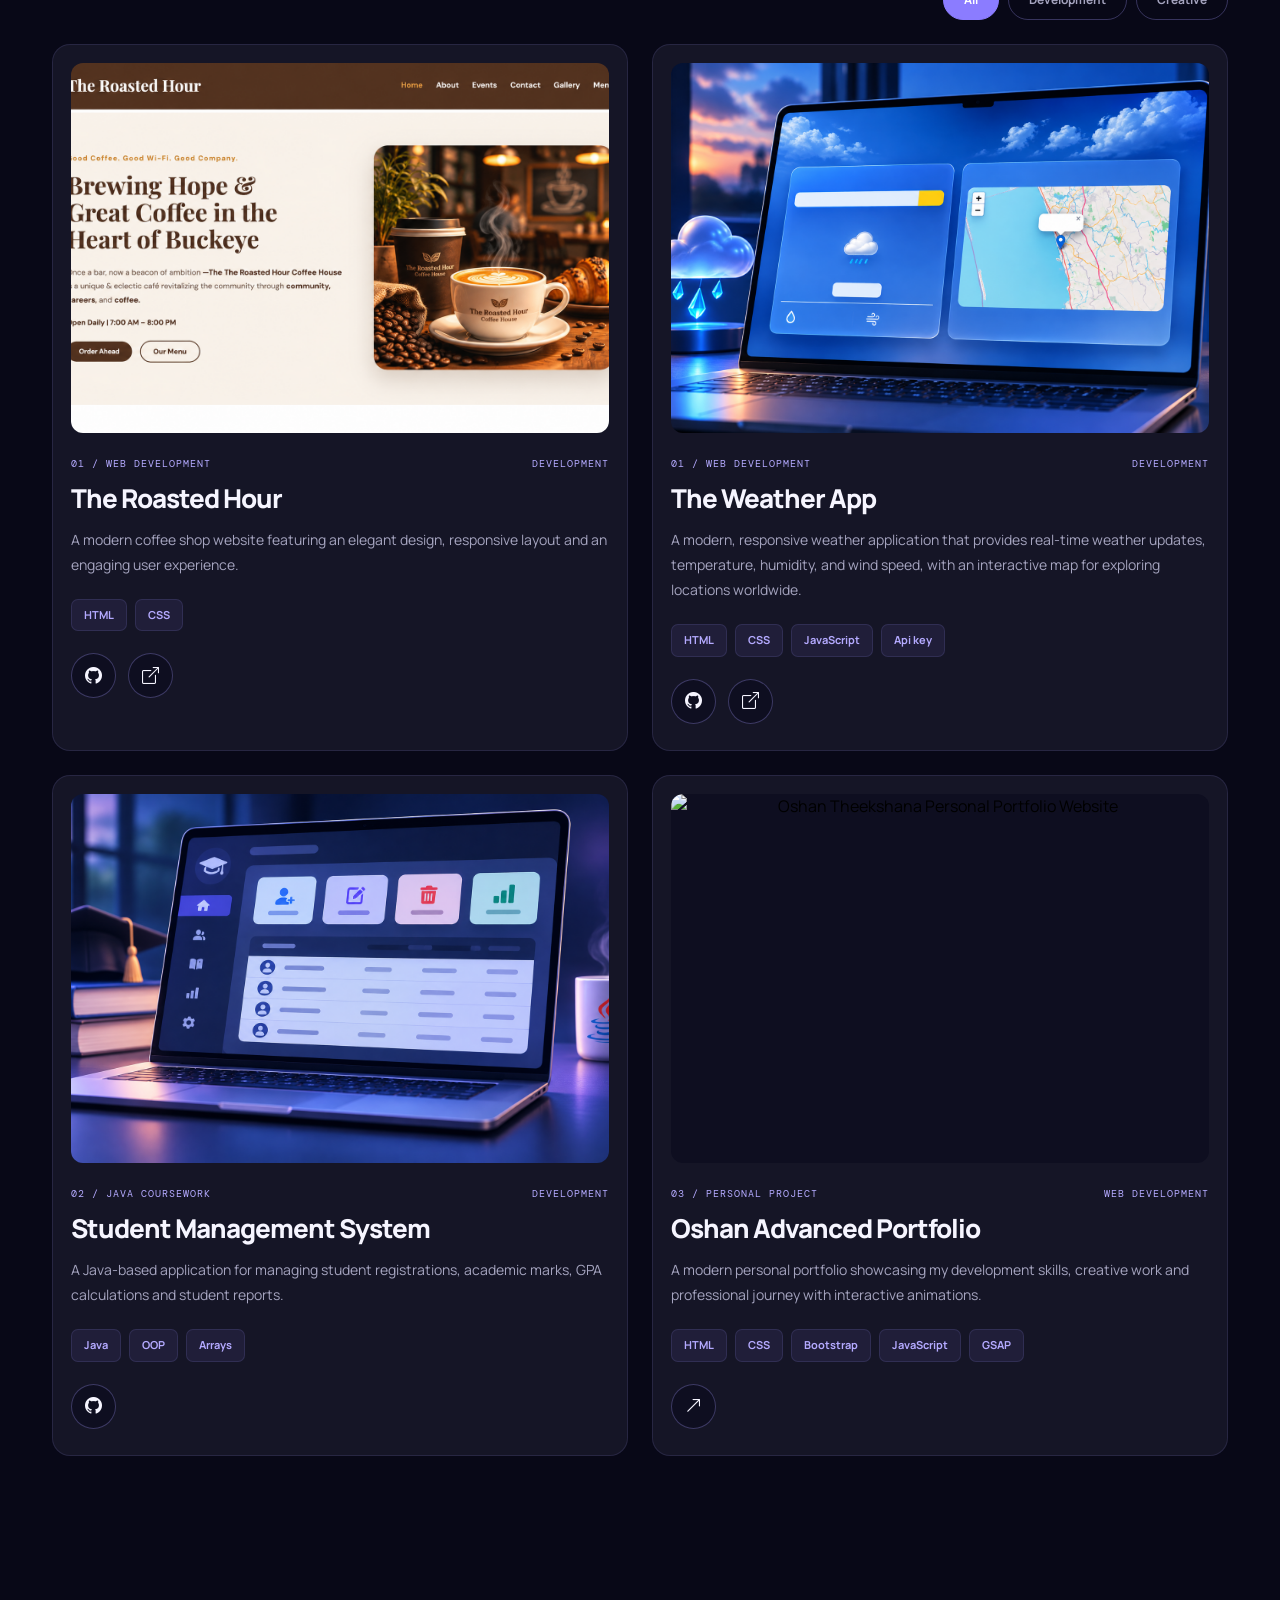
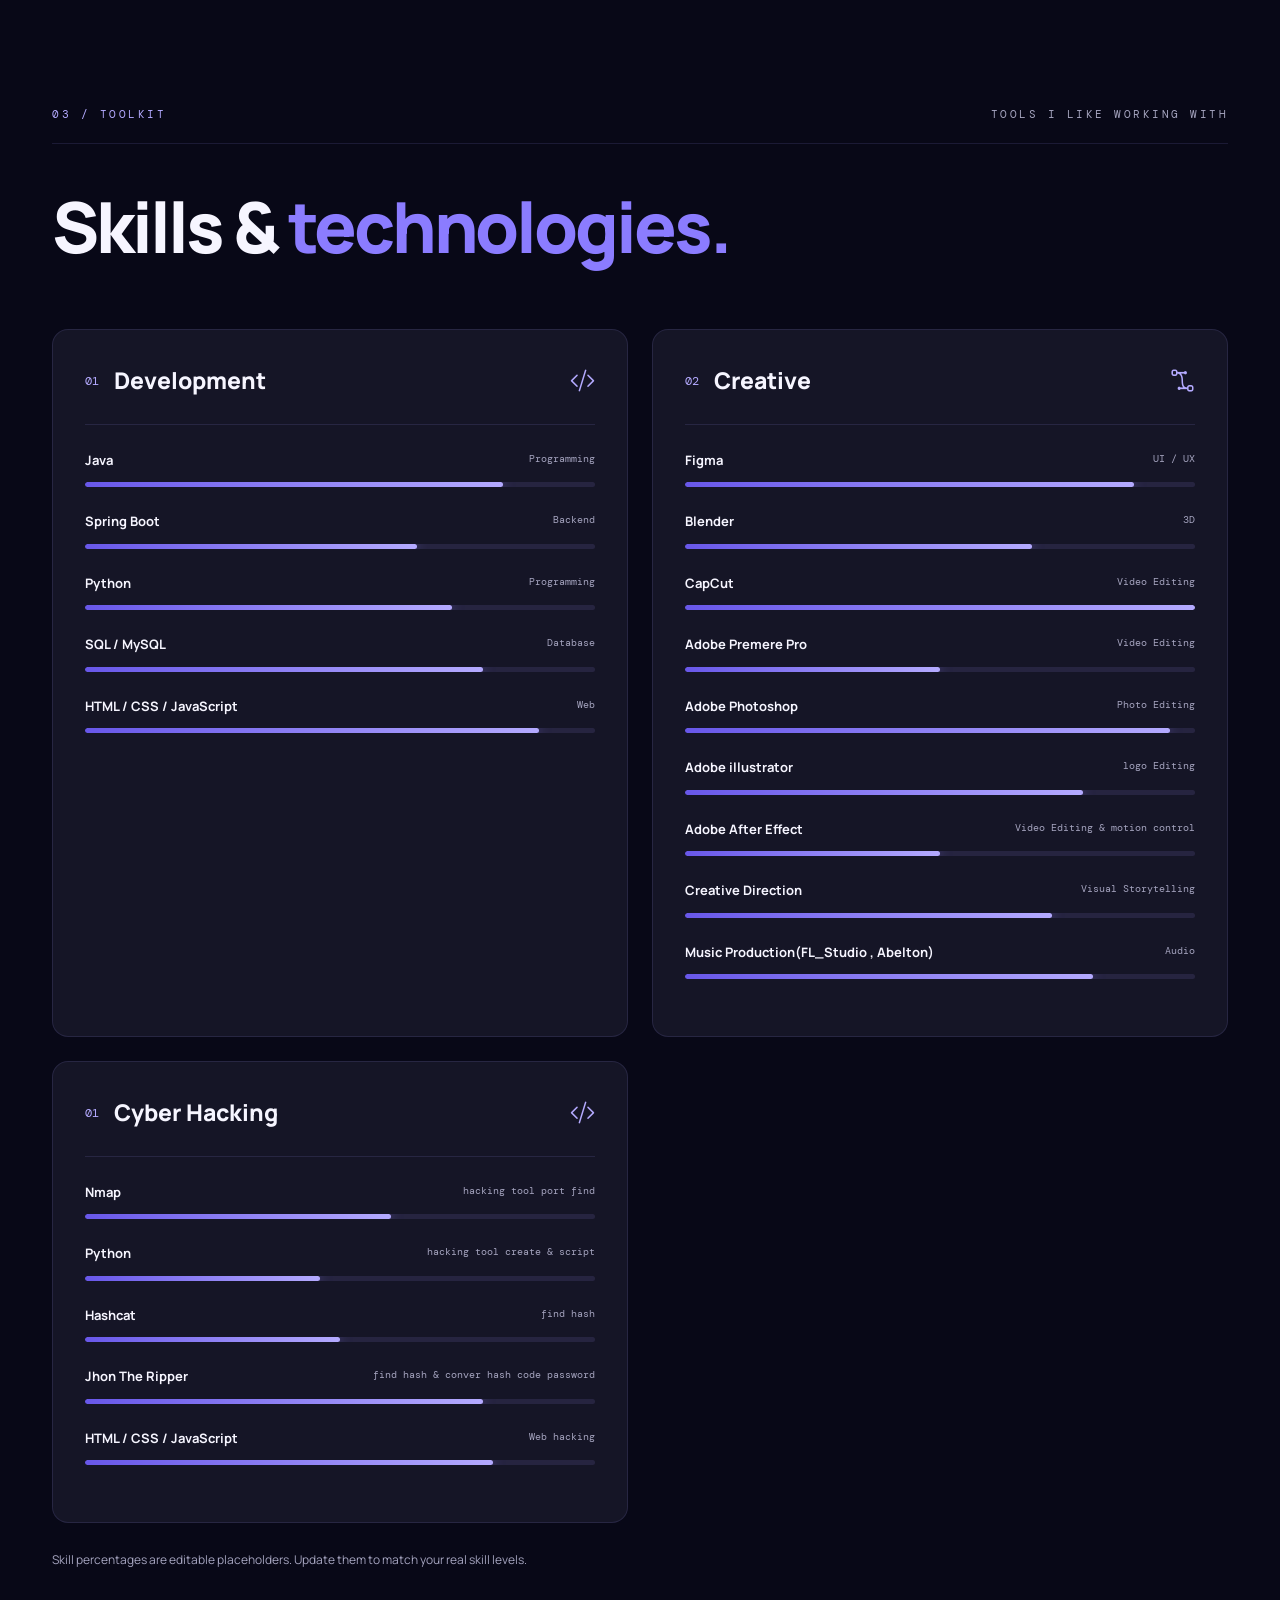
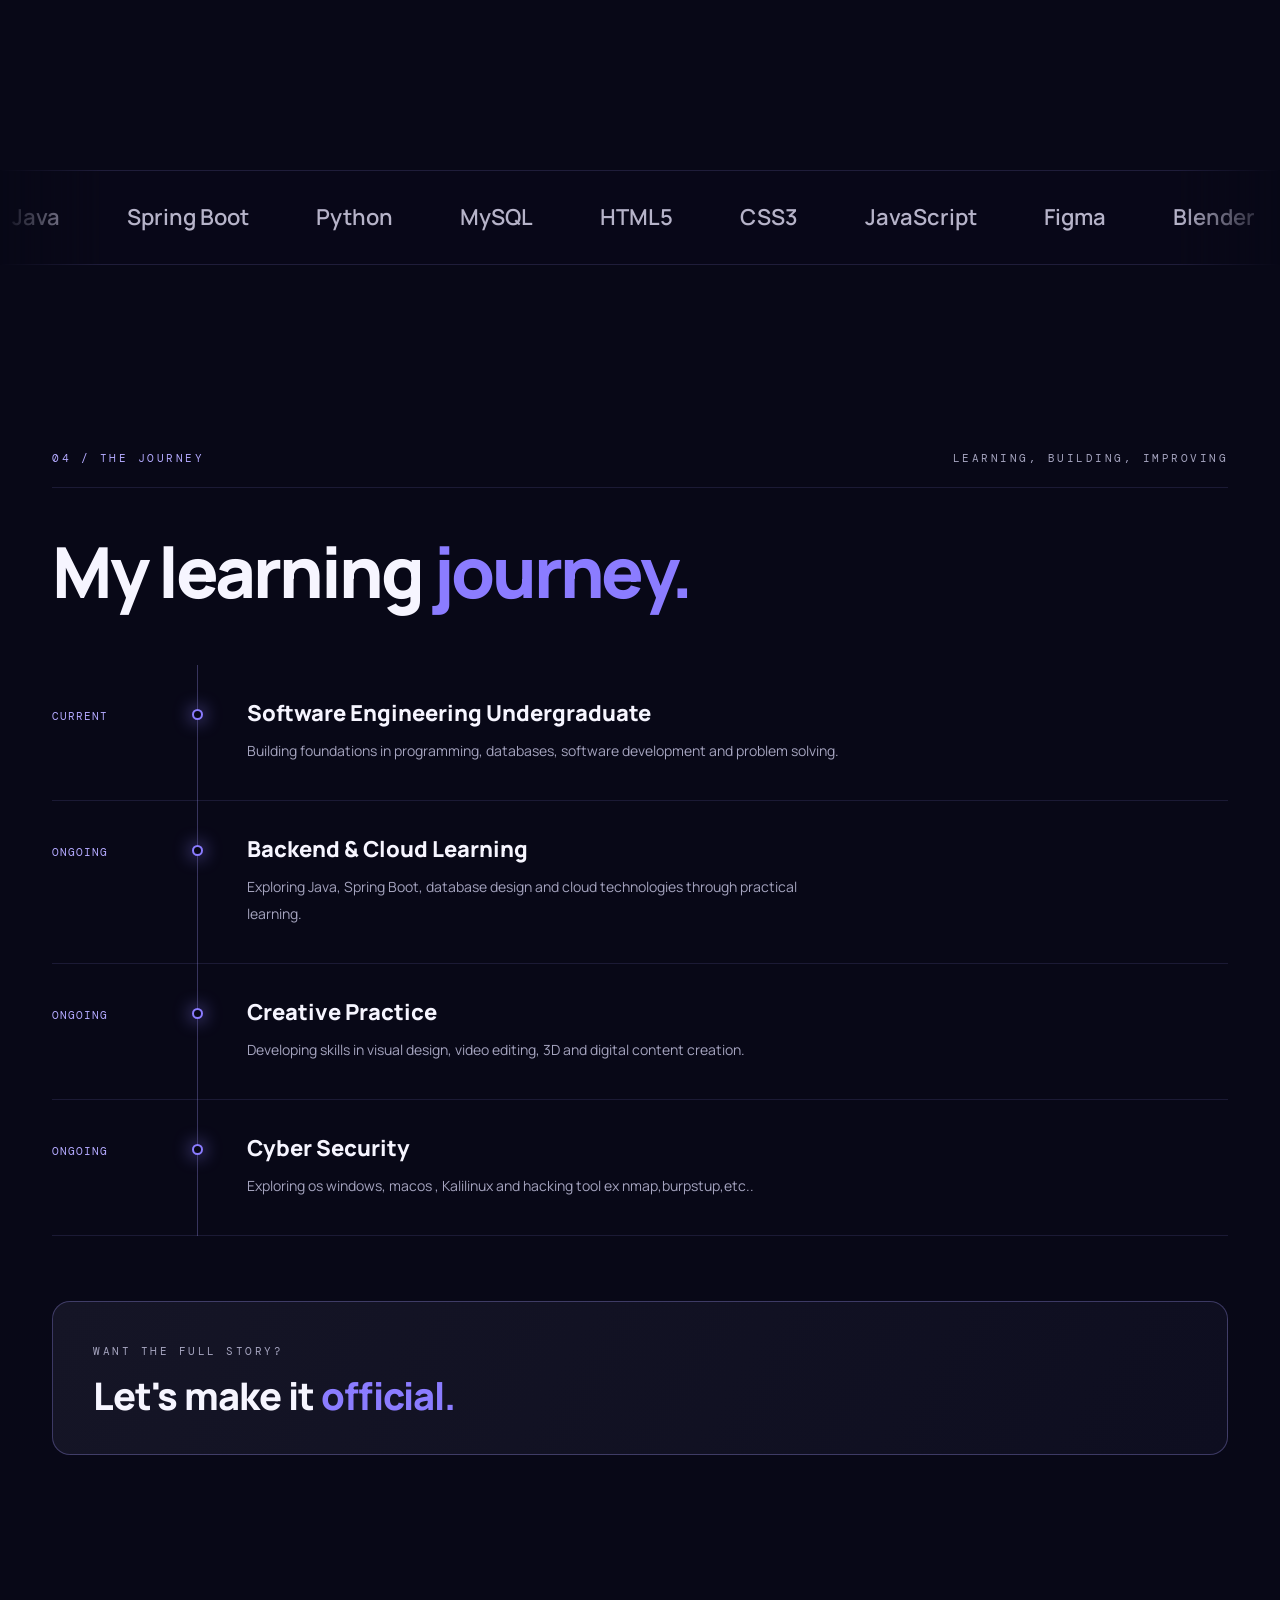
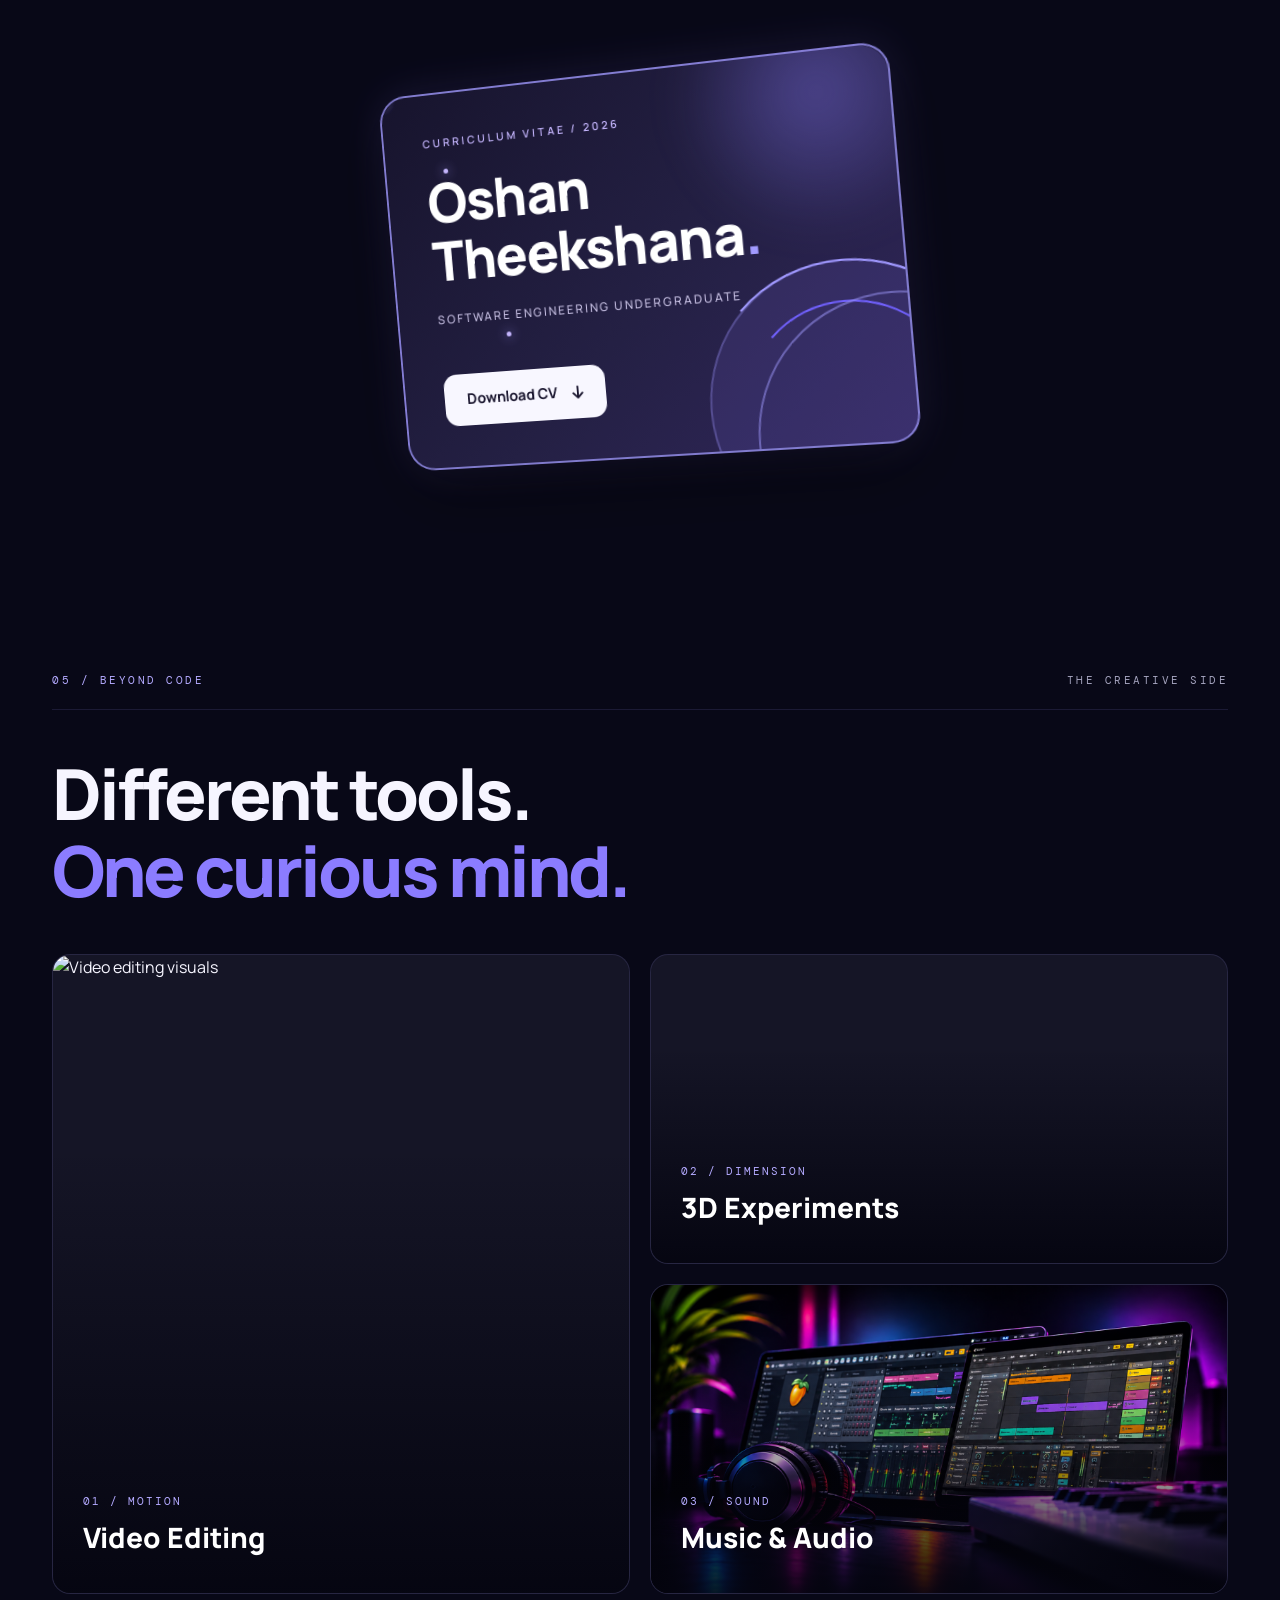
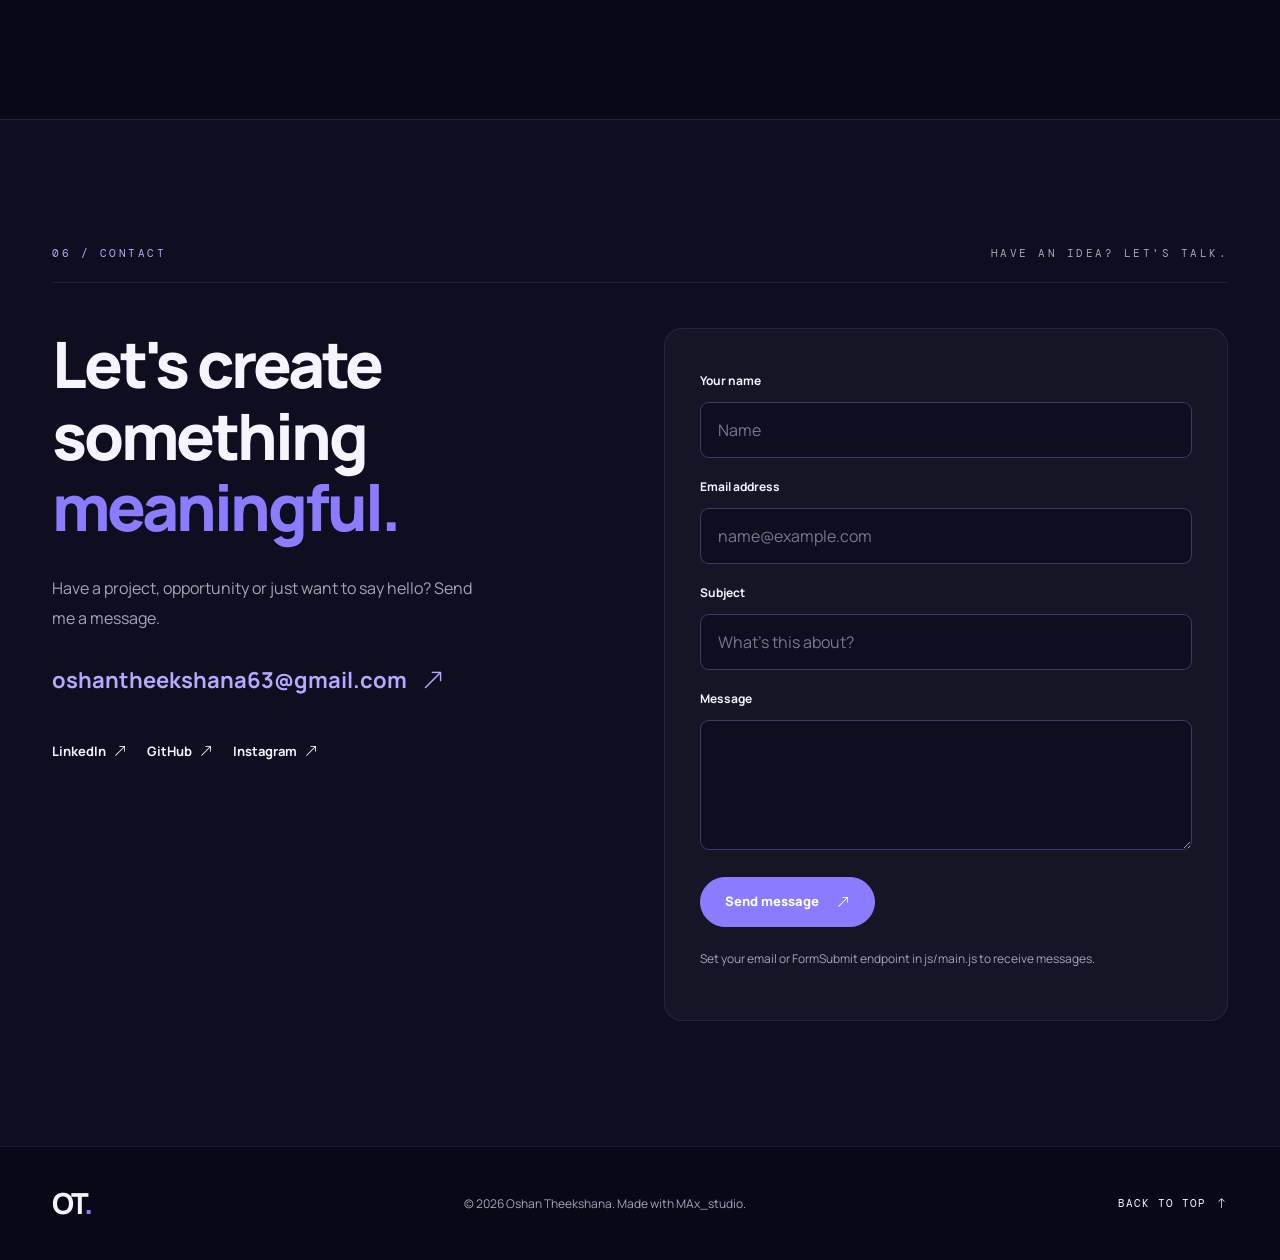
==== commit 697778e6: "cv card create" ====
--- a/index.html
+++ b/index.html
@@ -1187,18 +1187,84 @@
                     </div>
 
 
-                    <a class="button-primary" href="assets/cv/Oshan-Theekshana-CV.pdf" download>
+                    <!-- <a class="button-primary" href="assets/cv/Oshan-Theekshana-CV.pdf" download>
 
                         Download CV
                         <i class="bi bi-download"></i>
 
-                    </a>
+                    </a> -->
 
                 </div>
 
             </div>
 
         </section>
+
+        <!--cv card -->
+
+<div class="cv-showcase">
+
+    <div class="cv-card">
+
+        <!-- Animated Background -->
+        <div class="cv-animated-bg" aria-hidden="true">
+
+            
+            <div class="cv-orbit cv-orbit-1"></div>
+            <div class="cv-orbit cv-orbit-2"></div>
+
+            
+            <div class="cv-glow"></div>
+
+            
+            <div class="cv-shine"></div>
+
+            
+            <span class="cv-particle"></span>
+            <span class="cv-particle"></span>
+            <span class="cv-particle"></span>
+            <span class="cv-particle"></span>
+            <span class="cv-particle"></span>
+            <span class="cv-particle"></span>
+
+        </div>
+
+        <!-- CV Card Content -->
+        <div class="cv-card-content">
+
+            <span class="cv-label">
+                CURRICULUM VITAE / 2026
+            </span>
+
+            <h2>
+                Oshan<br>
+                Theekshana<span>.</span>
+            </h2>
+
+            <p>
+                SOFTWARE ENGINEERING UNDERGRADUATE
+            </p>
+
+            <!-- Download CV -->
+            <a
+                href="assets/cv/Oshan-Theekshana-CV.pdf"
+                download
+                class="cv-download-btn"
+            >
+                Download CV
+                <i class="fa-solid fa-arrow-down"></i>
+            </a>
+
+        </div>
+
+        
+        <div class="cv-circle cv-circle-one"></div>
+        <div class="cv-circle cv-circle-two"></div>
+
+    </div>
+
+</div>
+
 
 
 
--- a/assets/style.css
+++ b/assets/style.css
@@ -1967,3 +1967,377 @@
 }
 
 
+
+
+
+
+/* CV SHOWCASE */
+
+
+
+.cv-showcase {
+    width: 100%;
+    display: flex;
+    align-items: center;
+    justify-content: center;
+    padding: 90px 20px;
+    perspective: 1200px;
+}
+
+/* Main Card */
+.cv-card {
+    position: relative;
+    isolation: isolate;
+    width: min(520px, 100%);
+    min-height: 350px;
+    padding: 42px;
+    overflow: hidden;
+    border-radius: 28px;
+
+    background: linear-gradient(
+        135deg,
+        #17142d 0%,
+        #242044 55%,
+        #30265a 100%
+    );
+
+    border: 2px solid rgba(162, 155, 255, 0.75);
+
+    box-shadow:
+        0 25px 70px rgba(0, 0, 0, 0.4),
+        0 0 45px rgba(139, 124, 255, 0.15);
+
+    transform: rotate(-5deg) rotateY(-10deg);
+
+    transition:
+        transform 0.6s ease,
+        box-shadow 0.6s ease;
+}
+
+.cv-card:hover {
+    transform: rotate(0deg) rotateY(0deg) translateY(-10px);
+
+    box-shadow:
+        0 35px 90px rgba(0, 0, 0, 0.45),
+        0 0 65px rgba(139, 124, 255, 0.35);
+}
+
+/* Content */
+.cv-card-content {
+    position: relative;
+    z-index: 5;
+}
+
+.cv-label {
+    display: block;
+    margin-bottom: 22px;
+    color: #c4b5fd;
+    font-size: 11px;
+    font-weight: 600;
+    letter-spacing: 3px;
+}
+
+.cv-card h2 {
+    margin: 0;
+    color: #ffffff;
+    font-size: clamp(36px, 5vw, 56px);
+    line-height: 1.08;
+    font-weight: 800;
+    letter-spacing: -1.5px;
+}
+
+.cv-card h2 span {
+    color: #a29bff;
+}
+
+.cv-card p {
+    margin-top: 20px;
+    color: #c8c1e4;
+    font-size: 12px;
+    font-weight: 500;
+    letter-spacing: 2px;
+    line-height: 1.8;
+}
+
+/* Download Button */
+.cv-download-btn {
+    position: relative;
+    z-index: 6;
+
+    display: inline-flex;
+    align-items: center;
+    justify-content: center;
+    gap: 15px;
+
+    margin-top: 30px;
+    padding: 15px 24px;
+
+    background: #f8f7ff;
+    color: #17132c;
+
+    border-radius: 14px;
+    text-decoration: none;
+    font-size: 15px;
+    font-weight: 700;
+
+    transition:
+        transform 0.3s ease,
+        background 0.3s ease,
+        box-shadow 0.3s ease;
+}
+
+.cv-download-btn:hover {
+    background: #a29bff;
+    color: #ffffff;
+    transform: translateY(-4px);
+
+    box-shadow: 0 10px 30px rgba(139, 124, 255, 0.35);
+}
+
+.cv-download-btn i {
+    transition: transform 0.3s ease;
+}
+
+.cv-download-btn:hover i {
+    transform: translateY(4px);
+}
+
+/* Animated Background */
+.cv-animated-bg {
+    position: absolute;
+    inset: 0;
+    z-index: 0;
+    overflow: hidden;
+    border-radius: inherit;
+    pointer-events: none;
+}
+
+/* Rotating Rings */
+.cv-orbit {
+    position: absolute;
+    width: 290px;
+    height: 290px;
+    right: -85px;
+    bottom: -110px;
+
+    border: 2px solid transparent;
+    border-top-color: #a29bff;
+    border-right-color: rgba(162, 155, 255, 0.3);
+    border-radius: 50%;
+
+    animation: cvRotate 12s linear infinite;
+}
+
+.cv-orbit-2 {
+    width: 210px;
+    height: 210px;
+    right: -45px;
+    bottom: -70px;
+
+    border-top-color: #6d5dfc;
+    border-right-color: rgba(139, 124, 255, 0.4);
+
+    animation: cvRotate 8s linear infinite reverse;
+}
+
+/* Moving Purple Glow */
+.cv-glow {
+    position: absolute;
+    width: 280px;
+    height: 280px;
+    top: -100px;
+    right: -70px;
+
+    border-radius: 50%;
+
+    background: radial-gradient(
+        circle,
+        rgba(139, 124, 255, 0.4),
+        transparent 70%
+    );
+
+    filter: blur(20px);
+
+    animation: cvGlowMove 8s ease-in-out infinite alternate;
+}
+
+/* Moving Light Reflection */
+.cv-shine {
+    position: absolute;
+    width: 120px;
+    height: 180%;
+    top: -40%;
+    left: -60%;
+
+    transform: rotate(25deg);
+
+    background: linear-gradient(
+        90deg,
+        transparent,
+        rgba(255, 255, 255, 0.09),
+        transparent
+    );
+
+    animation: cvShineMove 7s ease-in-out infinite;
+}
+
+/* Floating Particles */
+.cv-particle {
+    position: absolute;
+    width: 5px;
+    height: 5px;
+
+    border-radius: 50%;
+    background: #c4b5fd;
+
+    box-shadow: 0 0 12px #a29bff;
+
+    animation: cvFloat 6s ease-in-out infinite alternate;
+}
+
+.cv-particle:nth-of-type(5) {
+    top: 20%;
+    left: 12%;
+    animation-delay: 0s;
+}
+
+.cv-particle:nth-of-type(6) {
+    top: 65%;
+    left: 22%;
+    animation-delay: 1s;
+}
+
+.cv-particle:nth-of-type(7) {
+    top: 35%;
+    left: 75%;
+    animation-delay: 2s;
+}
+
+.cv-particle:nth-of-type(8) {
+    top: 78%;
+    left: 85%;
+    animation-delay: 3s;
+}
+
+.cv-particle:nth-of-type(9) {
+    top: 15%;
+    left: 55%;
+    animation-delay: 1.5s;
+}
+
+.cv-particle:nth-of-type(10) {
+    top: 85%;
+    left: 48%;
+    animation-delay: 2.5s;
+}
+
+/* Decorative Circles */
+.cv-circle {
+    position: absolute;
+    width: 280px;
+    height: 280px;
+    border-radius: 50%;
+    pointer-events: none;
+    z-index: 1;
+}
+
+.cv-circle-one {
+    right: -80px;
+    bottom: -100px;
+    background: rgba(139, 124, 255, 0.12);
+    border: 2px solid rgba(162, 155, 255, 0.3);
+}
+
+.cv-circle-two {
+    right: -125px;
+    bottom: -135px;
+    border: 2px solid rgba(162, 155, 255, 0.5);
+}
+
+/* Animations */
+@keyframes cvRotate {
+    from {
+        transform: rotate(0deg);
+    }
+
+    to {
+        transform: rotate(360deg);
+    }
+}
+
+@keyframes cvGlowMove {
+    from {
+        transform: translate(-30px, 10px);
+        opacity: 0.5;
+    }
+
+    to {
+        transform: translate(30px, -20px);
+        opacity: 1;
+    }
+}
+
+@keyframes cvShineMove {
+    0%, 25% {
+        left: -60%;
+    }
+
+    65%, 100% {
+        left: 150%;
+    }
+}
+
+@keyframes cvFloat {
+    from {
+        transform: translateY(0) scale(0.8);
+        opacity: 0.3;
+    }
+
+    to {
+        transform: translateY(-25px) scale(1.4);
+        opacity: 1;
+    }
+}
+
+/* Responsive */
+@media (max-width: 600px) {
+    .cv-showcase {
+        padding: 60px 18px;
+    }
+
+    .cv-card {
+        min-height: 320px;
+        padding: 28px;
+        transform: rotate(-3deg);
+    }
+
+    .cv-card h2 {
+        font-size: 38px;
+    }
+
+    .cv-card p {
+        font-size: 10px;
+        letter-spacing: 1.2px;
+    }
+
+    .cv-download-btn {
+        padding: 13px 20px;
+        font-size: 14px;
+    }
+}
+
+/* Reduced Motion */
+@media (prefers-reduced-motion: reduce) {
+    .cv-card,
+    .cv-download-btn,
+    .cv-download-btn i {
+        transition: none;
+    }
+
+    .cv-orbit,
+    .cv-glow,
+    .cv-shine,
+    .cv-particle {
+        animation: none;
+    }
+}
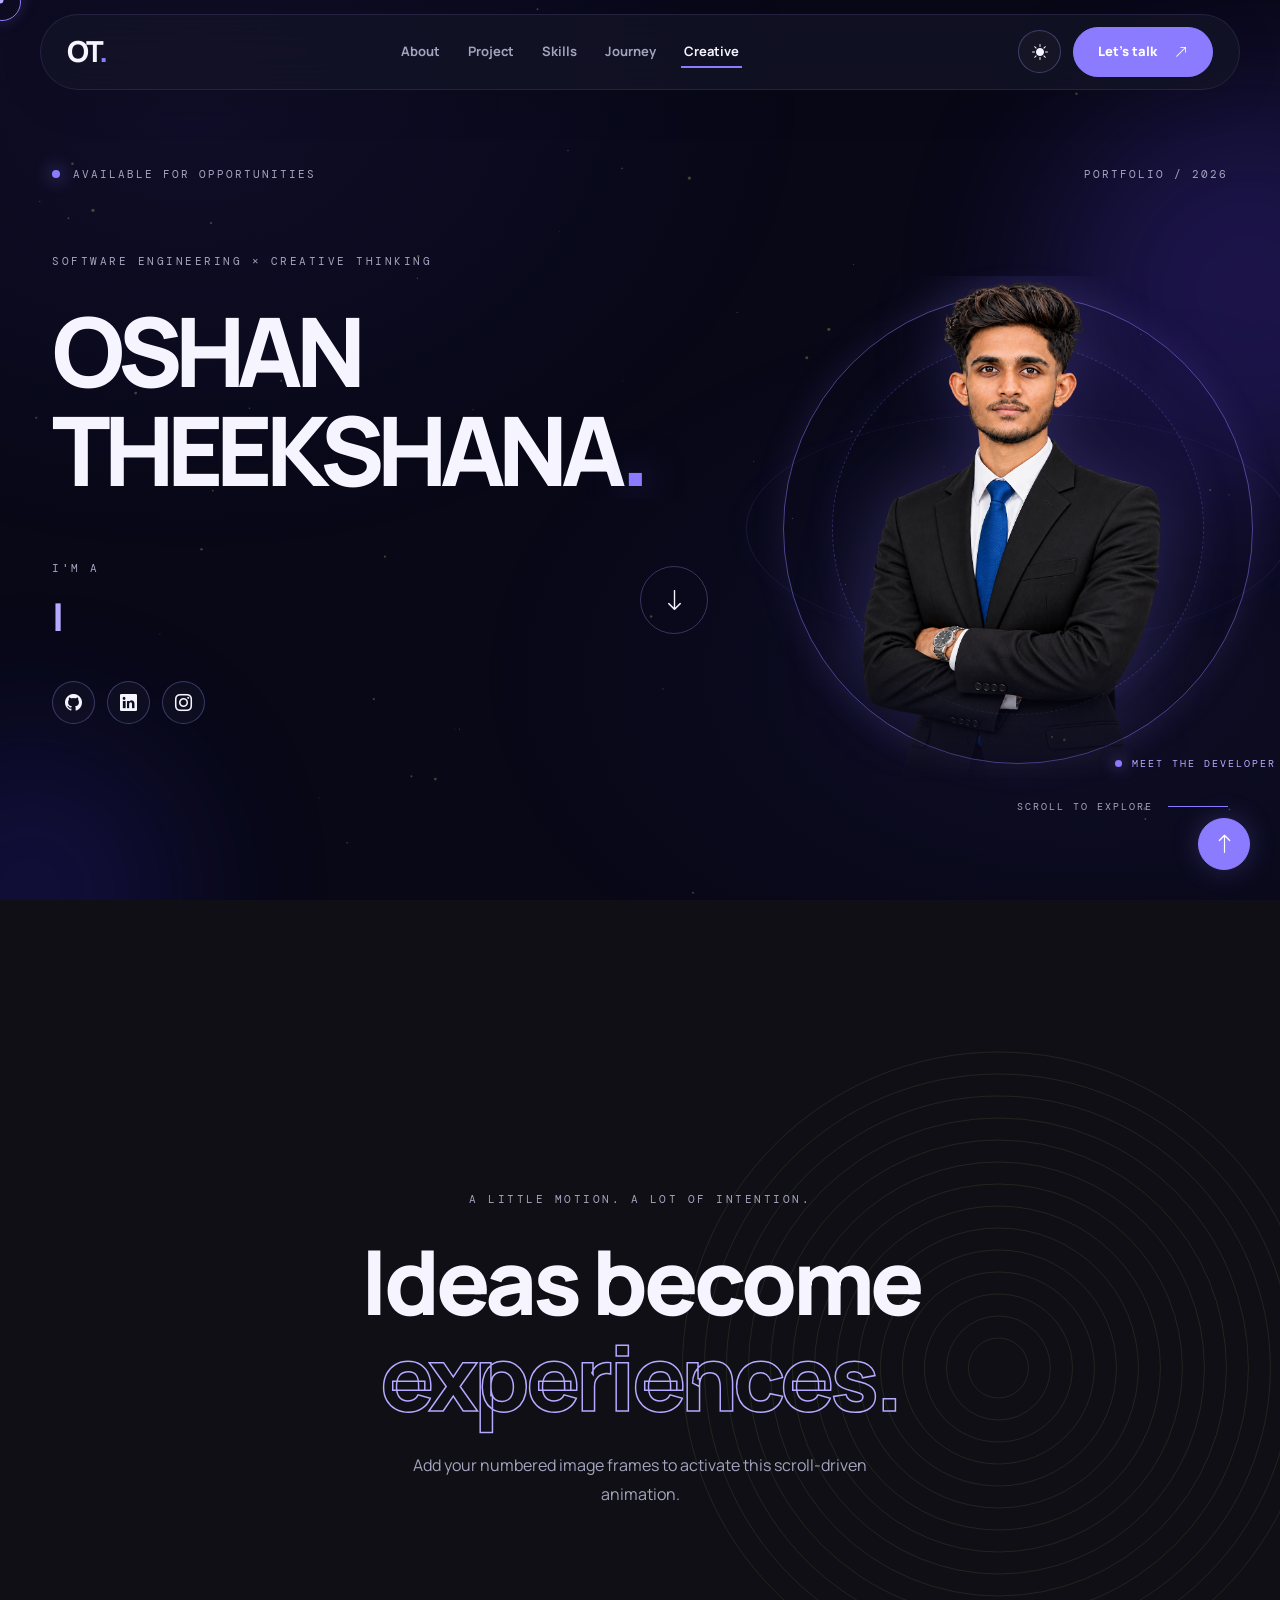
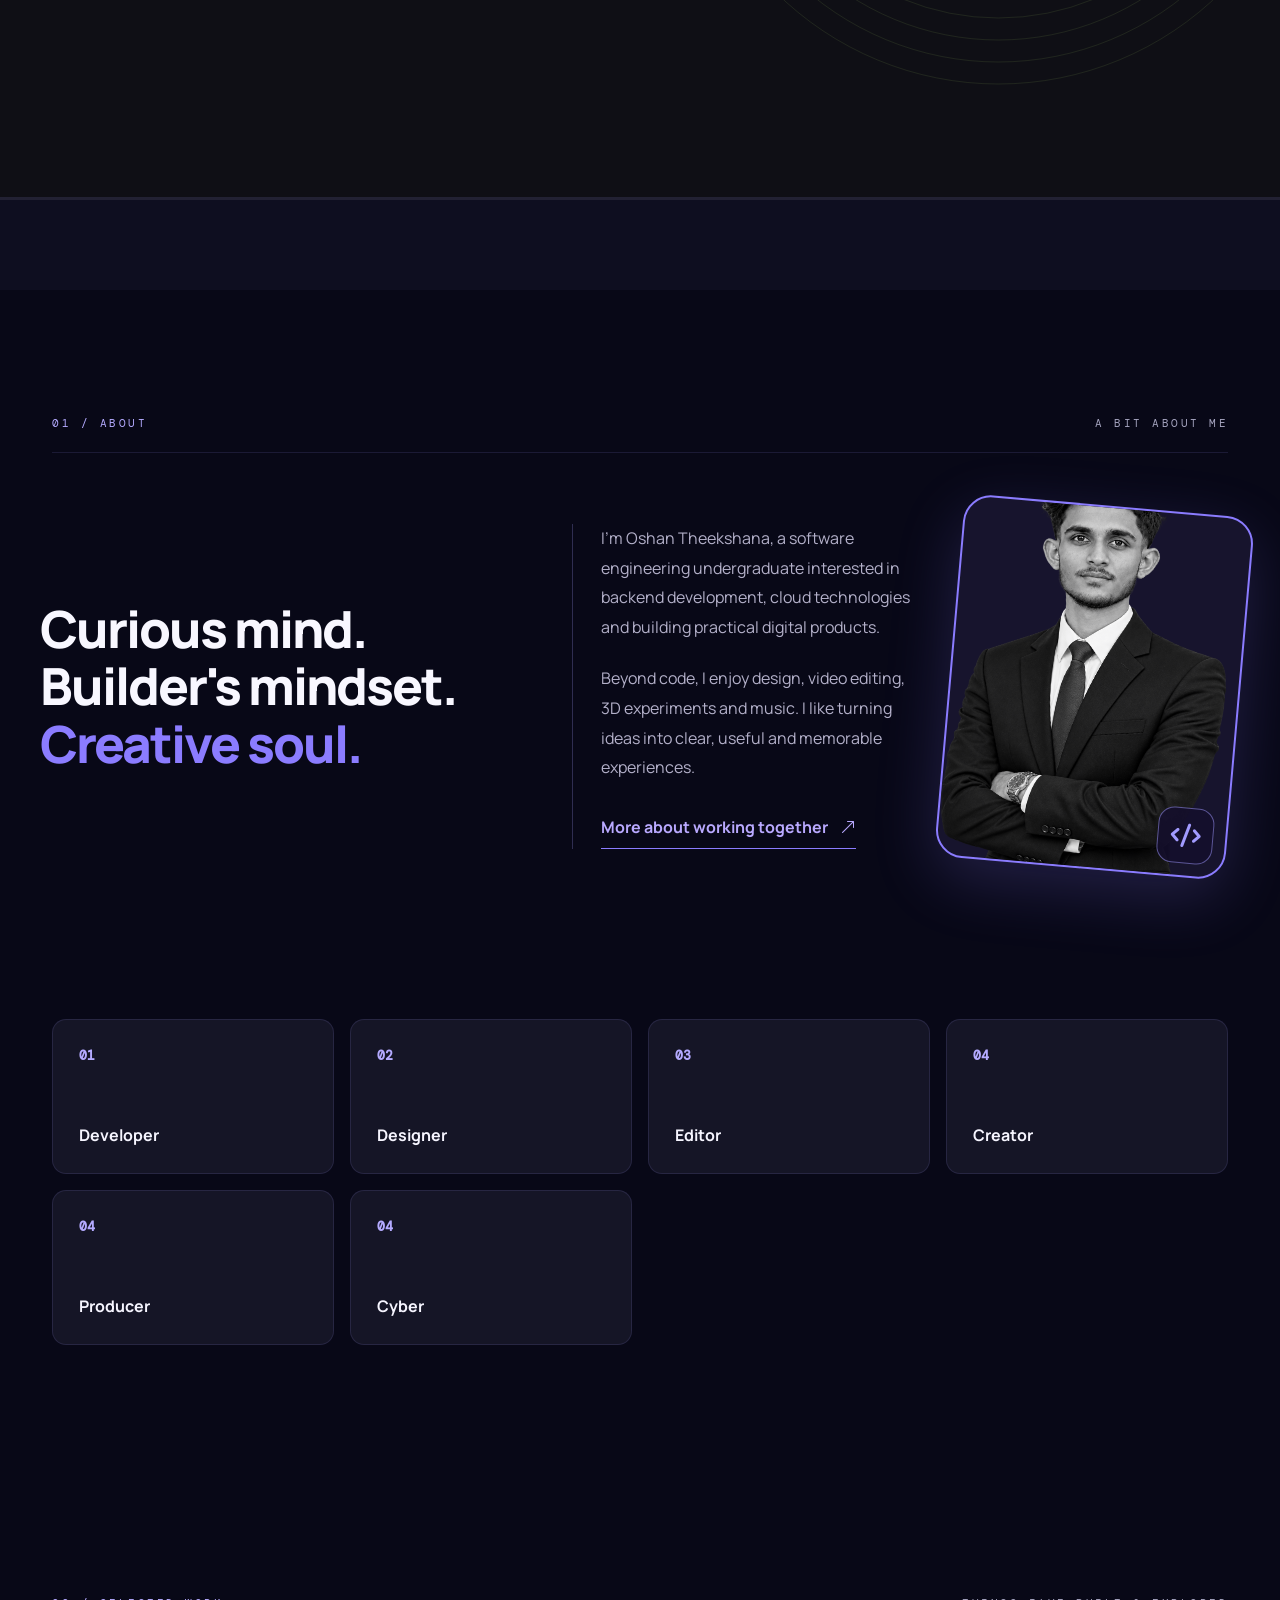
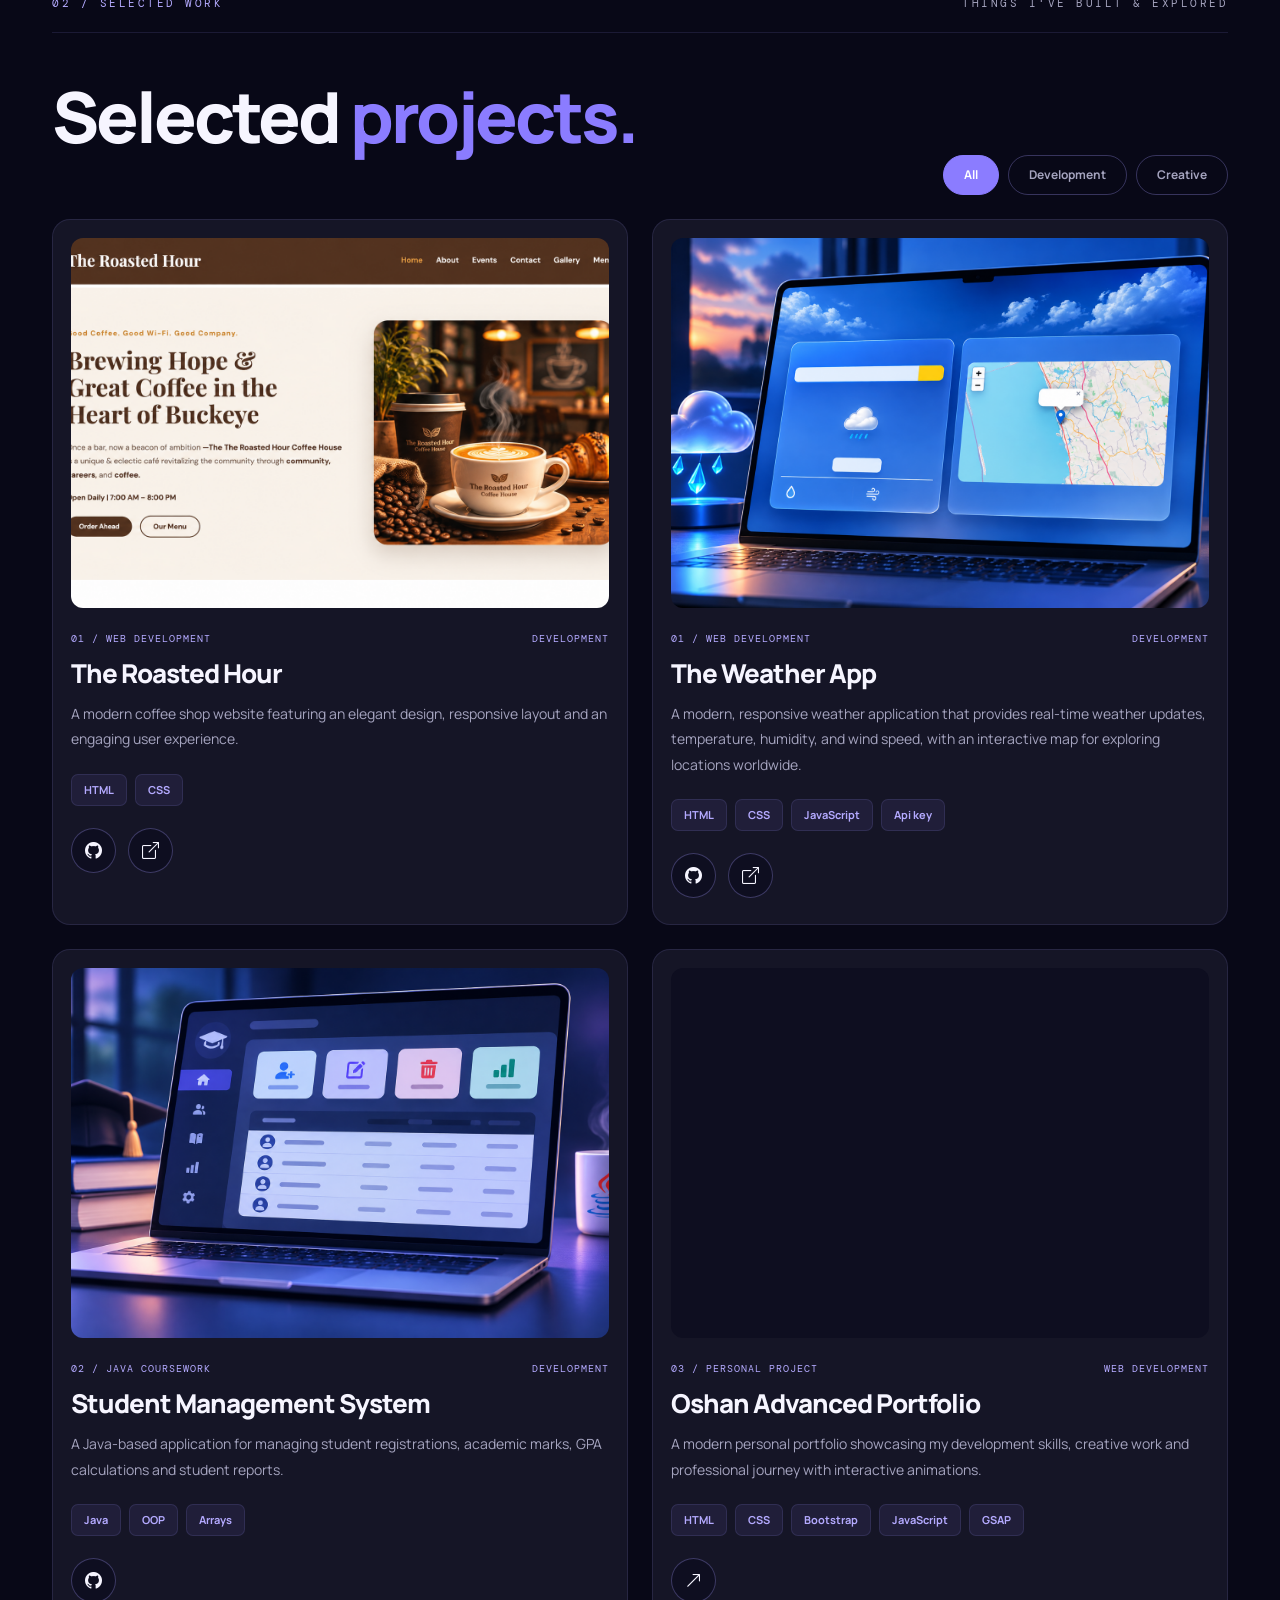
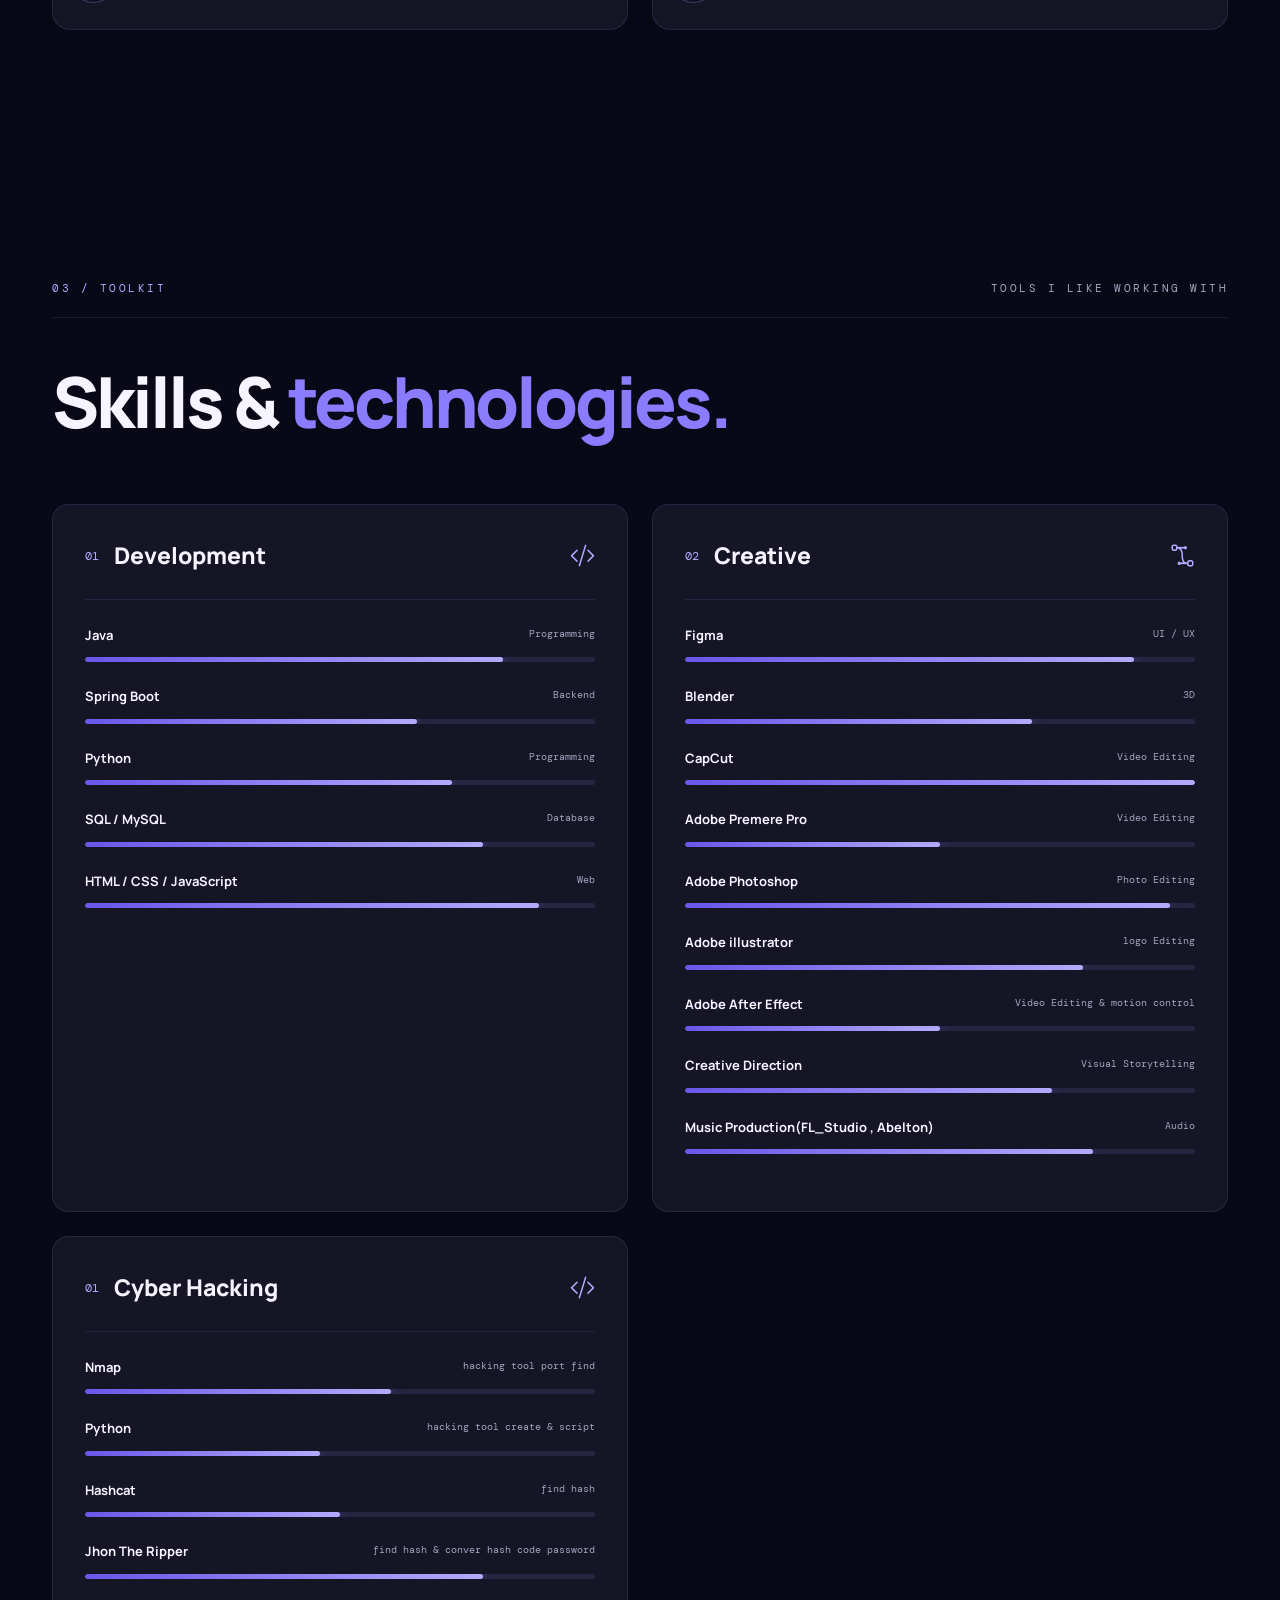
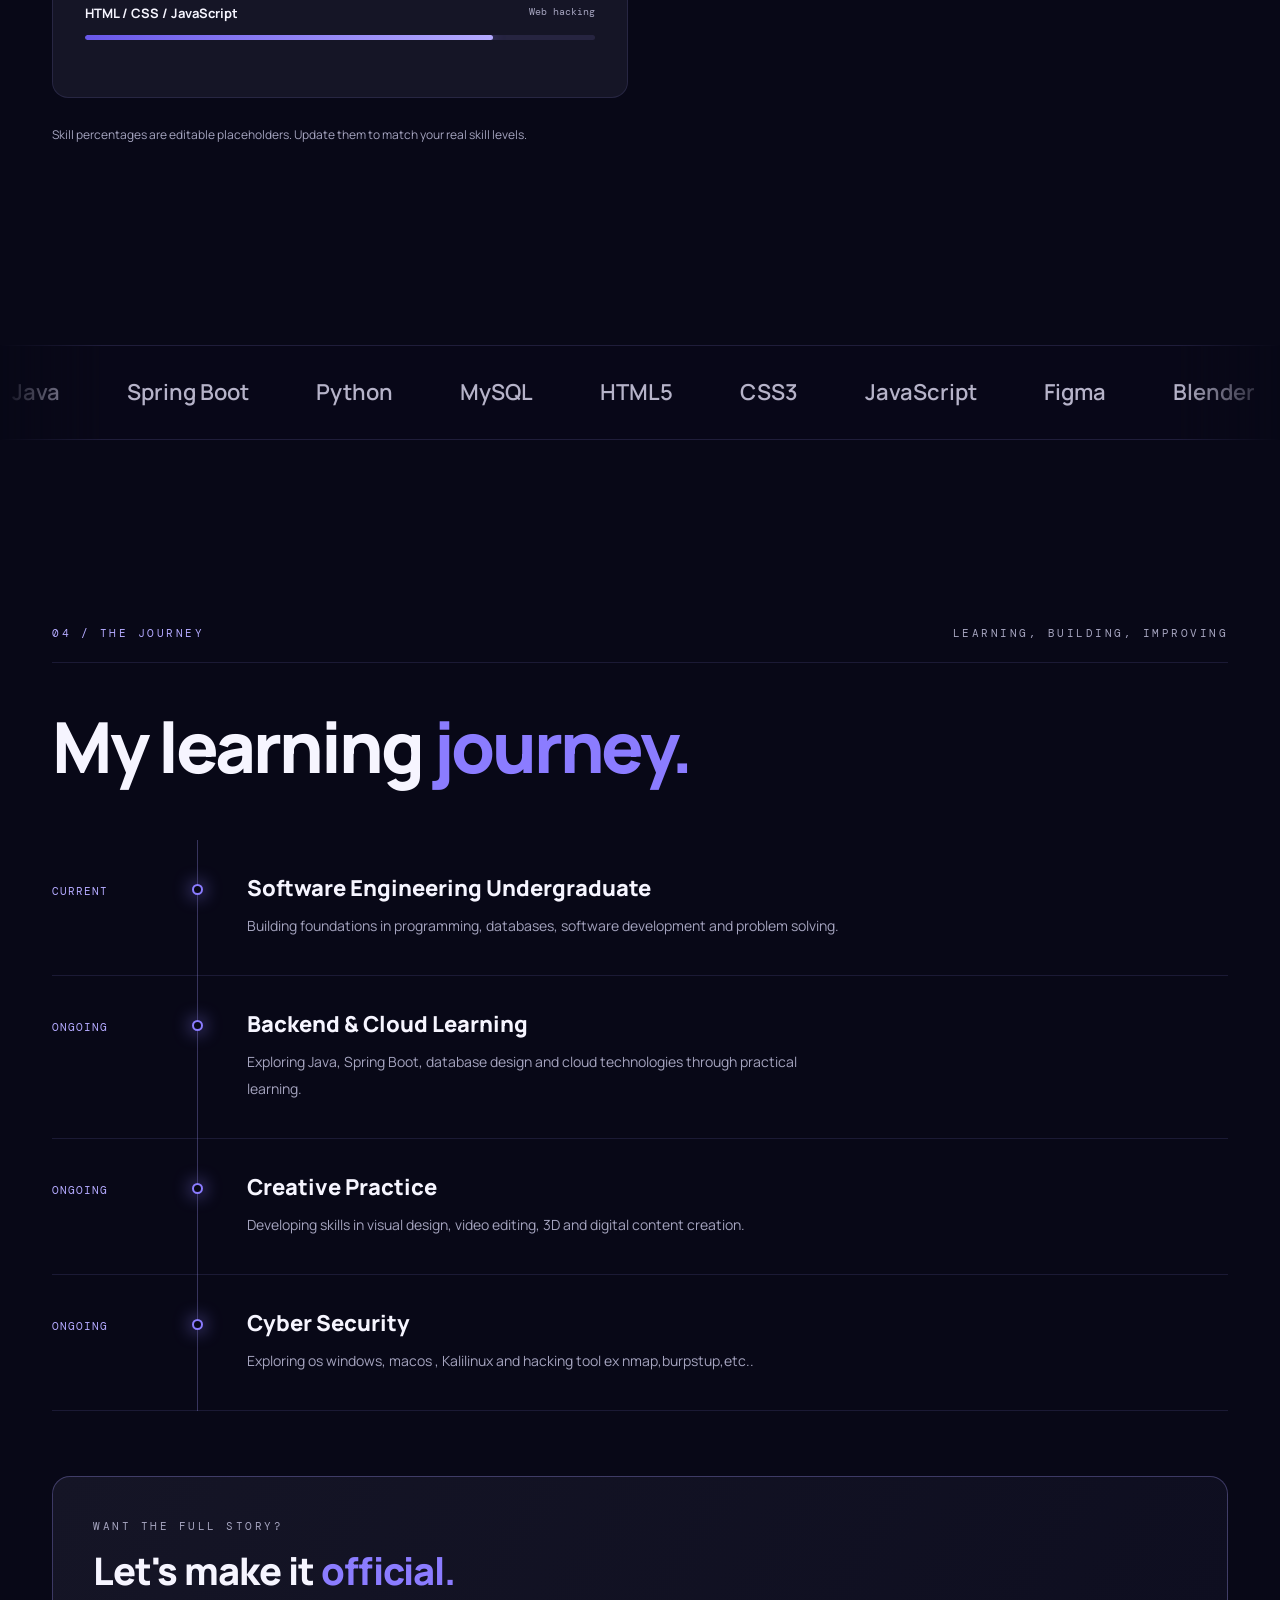
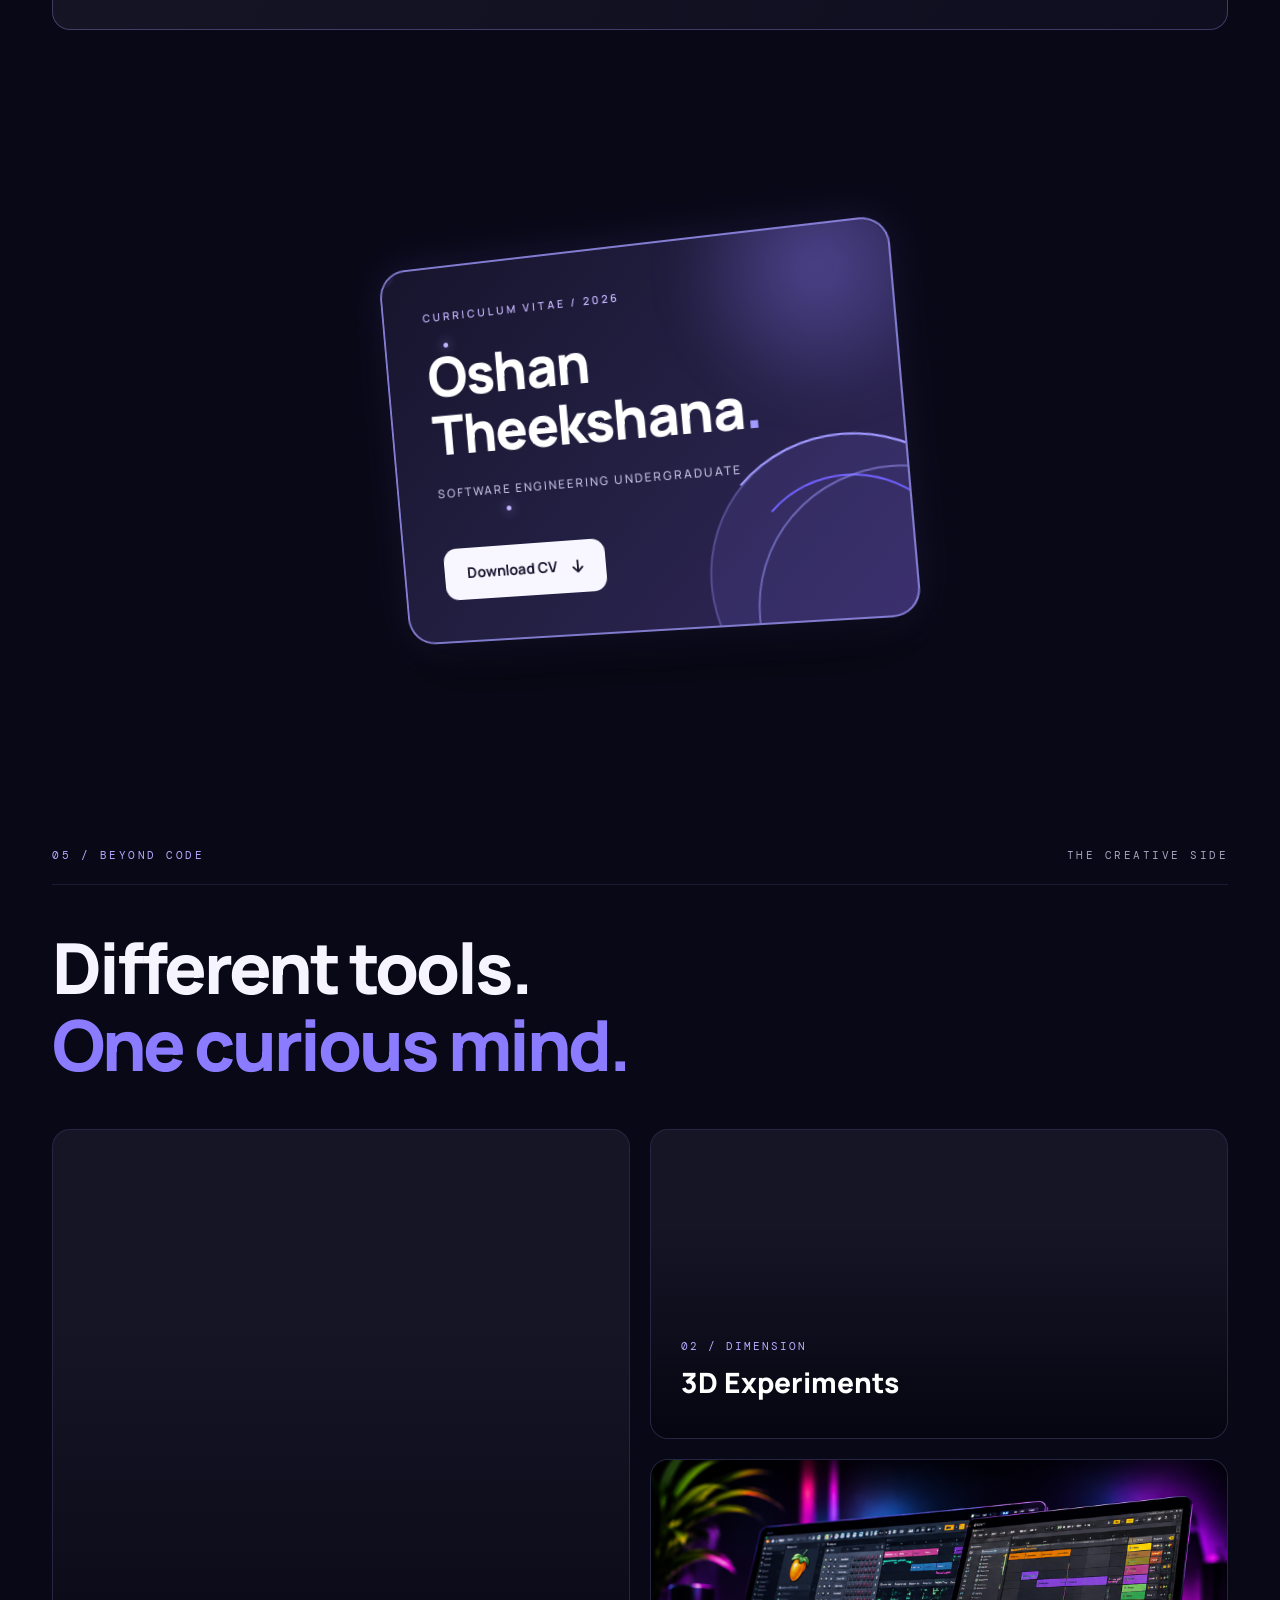
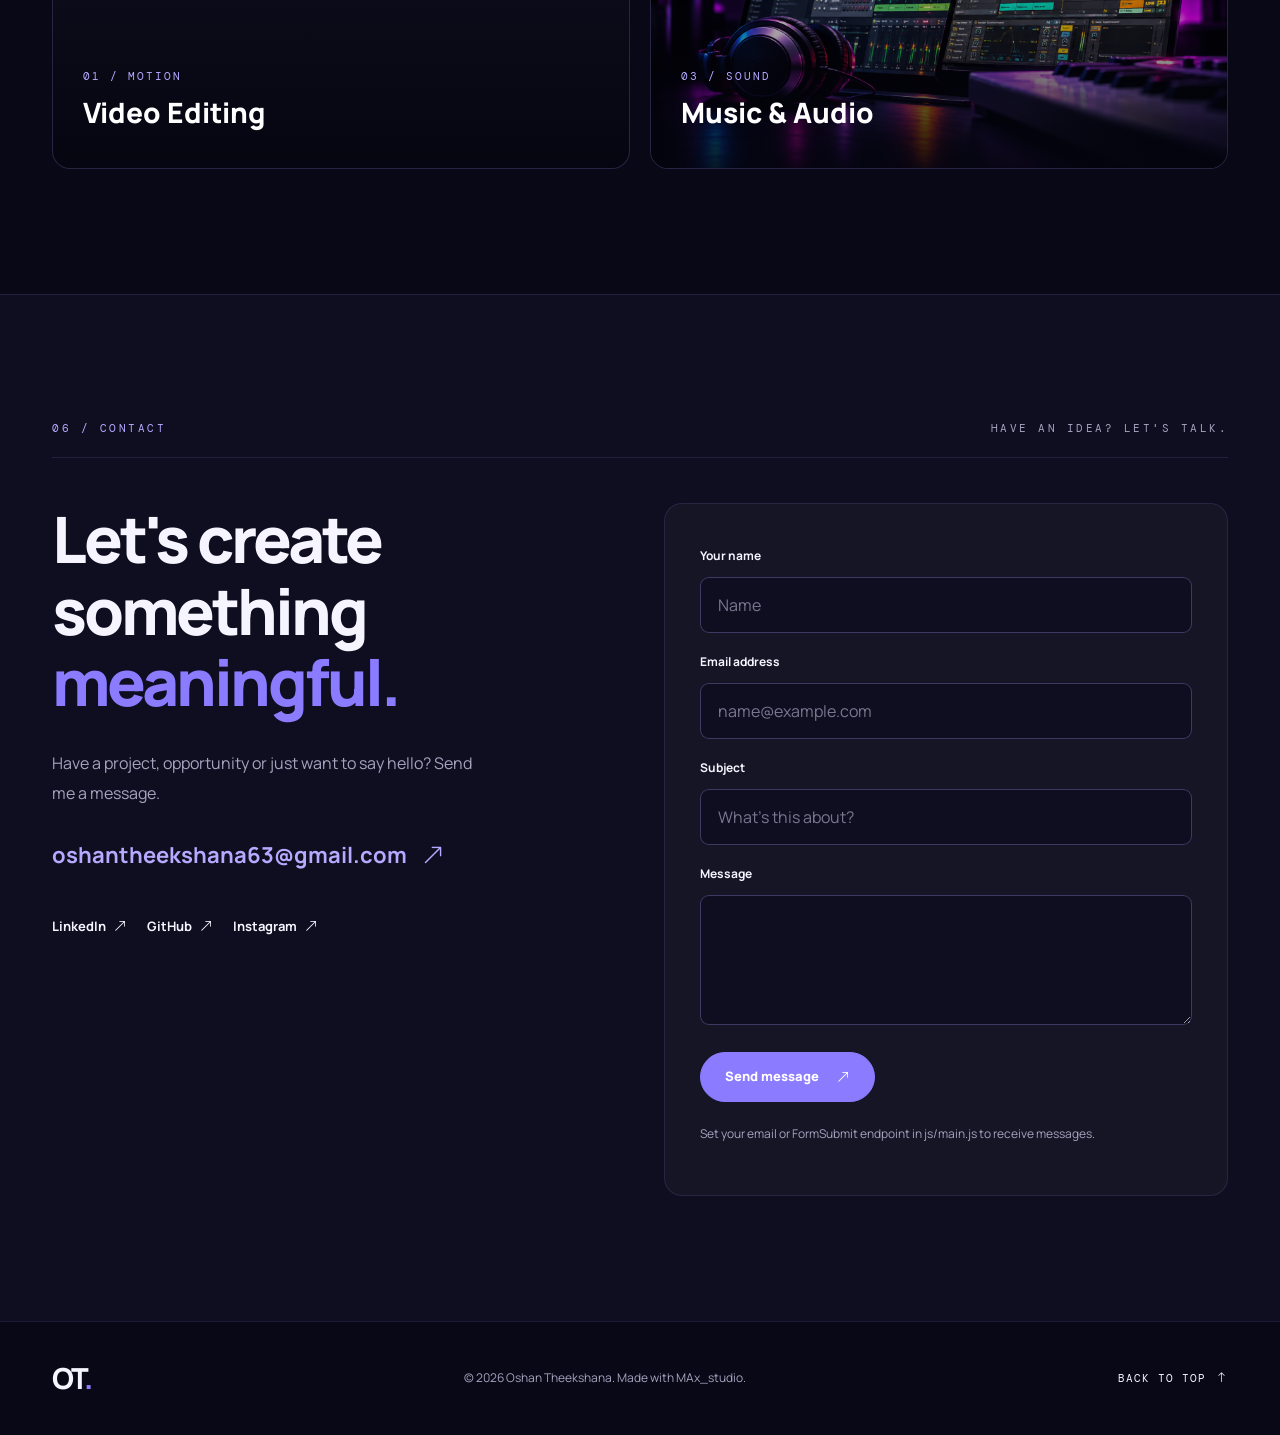
==== commit c0f951e8: "add about section my tempory profile image" ====
--- a/index.html
+++ b/index.html
@@ -369,7 +369,7 @@
 
                 <div class="row g-5">
 
-                    <div class="col-lg-7">
+                    <!-- <div class="col-lg-7">
 
                         <h2 class="statement reveal-up">
 
@@ -383,30 +383,57 @@
 
                         </h2>
 
-                    </div>
-
-
-                    <div class="col-lg-5 about-copy reveal-up">
-
-                        <p>
-                            I'm Oshan Theekshana, a software engineering
-                            undergraduate interested in backend development,
-                            cloud technologies and building practical
-                            digital products.
-                        </p>
-
-                        <p>
-                            Beyond code, I enjoy design, video editing,
-                            3D experiments and music. I like turning ideas
-                            into clear, useful and memorable experiences.
-                        </p>
-
-                        <a class="text-link" href="#contact">
-                            More about working together
-                            <i class="bi bi-arrow-up-right"></i>
-                        </a>
-
-                    </div>
+                    </div> -->
+
+
+
+
+                    <div class="row about-three-column align-items-center">
+
+                        <!-- LEFT: Heading -->
+                        <div class="col-lg-5 about-heading reveal-up">
+                            <h2>
+                                Curious mind.<br>
+                                Builder's mindset.<br>
+                                <span>Creative soul.</span>
+                            </h2>
+                        </div>
+
+                        <!-- CENTER: Description -->
+                        <div class="col-lg-4 about-copy reveal-up">
+                            <p>
+                                I'm Oshan Theekshana, a software engineering
+                                undergraduate interested in backend development,
+                                cloud technologies and building practical digital products.
+                            </p>
+
+                            <p>
+                                Beyond code, I enjoy design, video editing,
+                                3D experiments and music. I like turning ideas into
+                                clear, useful and memorable experiences.
+                            </p>
+
+                            <a class="text-link" href="#contact">
+                                More about working together
+                                <i class="bi bi-arrow-up-right"></i>
+                            </a>
+                        </div>
+
+                        <!-- RIGHT: Profile Photo -->
+                        <div class="col-lg-3 about-photo-column reveal-up">
+                            <div class="about-photo-card">
+                                <img src="assets/img/oshan-profile.png" alt="Oshan Theekshana" class="about-photo">
+
+                                <div class="about-photo-icon">
+                                    <i class="fa-solid fa-code"></i>
+                                </div>
+                            </div>
+                        </div>
+
+                    </div>
+
+
+
 
                 </div>
 
@@ -1202,68 +1229,64 @@
 
         <!--cv card -->
 
-<div class="cv-showcase">
-
-    <div class="cv-card">
-
-        <!-- Animated Background -->
-        <div class="cv-animated-bg" aria-hidden="true">
-
-            
-            <div class="cv-orbit cv-orbit-1"></div>
-            <div class="cv-orbit cv-orbit-2"></div>
-
-            
-            <div class="cv-glow"></div>
-
-            
-            <div class="cv-shine"></div>
-
-            
-            <span class="cv-particle"></span>
-            <span class="cv-particle"></span>
-            <span class="cv-particle"></span>
-            <span class="cv-particle"></span>
-            <span class="cv-particle"></span>
-            <span class="cv-particle"></span>
+        <div class="cv-showcase">
+
+            <div class="cv-card">
+
+                <!-- Animated Background -->
+                <div class="cv-animated-bg" aria-hidden="true">
+
+
+                    <div class="cv-orbit cv-orbit-1"></div>
+                    <div class="cv-orbit cv-orbit-2"></div>
+
+
+                    <div class="cv-glow"></div>
+
+
+                    <div class="cv-shine"></div>
+
+
+                    <span class="cv-particle"></span>
+                    <span class="cv-particle"></span>
+                    <span class="cv-particle"></span>
+                    <span class="cv-particle"></span>
+                    <span class="cv-particle"></span>
+                    <span class="cv-particle"></span>
+
+                </div>
+
+                <!-- CV Card Content -->
+                <div class="cv-card-content">
+
+                    <span class="cv-label">
+                        CURRICULUM VITAE / 2026
+                    </span>
+
+                    <h2>
+                        Oshan<br>
+                        Theekshana<span>.</span>
+                    </h2>
+
+                    <p>
+                        SOFTWARE ENGINEERING UNDERGRADUATE
+                    </p>
+
+                    <!-- Download CV -->
+                    <a href="assets/cv/Oshan-Theekshana-CV.pdf" download class="cv-download-btn">
+                        Download CV
+                        <i class="fa-solid fa-arrow-down"></i>
+                    </a>
+
+                </div>
+
+
+                <div class="cv-circle cv-circle-one"></div>
+                <div class="cv-circle cv-circle-two"></div>
+
+            </div>
 
         </div>
-
-        <!-- CV Card Content -->
-        <div class="cv-card-content">
-
-            <span class="cv-label">
-                CURRICULUM VITAE / 2026
-            </span>
-
-            <h2>
-                Oshan<br>
-                Theekshana<span>.</span>
-            </h2>
-
-            <p>
-                SOFTWARE ENGINEERING UNDERGRADUATE
-            </p>
-
-            <!-- Download CV -->
-            <a
-                href="assets/cv/Oshan-Theekshana-CV.pdf"
-                download
-                class="cv-download-btn"
-            >
-                Download CV
-                <i class="fa-solid fa-arrow-down"></i>
-            </a>
-
-        </div>
-
-        
-        <div class="cv-circle cv-circle-one"></div>
-        <div class="cv-circle cv-circle-two"></div>
-
-    </div>
-
-</div>
 
 
 
--- a/assets/style.css
+++ b/assets/style.css
@@ -2341,3 +2341,195 @@
         animation: none;
     }
 }
+
+
+
+/* INTERACTIVE BLACK & WHITE PORTRAIT */
+
+.about-photo-card {
+    position: relative;
+    width: 100%;
+    max-width: 320px;
+    aspect-ratio: 4 / 5;
+    border-radius: 28px;
+    overflow: hidden;
+    border: 2px solid #8b7cff;
+    background: #17142d;
+    box-shadow: 0 20px 65px rgba(139, 124, 255, 0.2);
+    transform: rotate(5deg);
+    transition: transform 0.5s ease, box-shadow 0.5s ease;
+    cursor: pointer;
+}
+
+.about-photo {
+    width: 100%;
+    height: 100%;
+    display: block;
+    object-fit: cover;
+    filter: grayscale(100%);
+    transition: filter 0.8s ease, transform 0.8s ease;
+}
+
+.about-photo-card:hover {
+    transform: rotate(0deg) translateY(-8px);
+    box-shadow: 0 30px 85px rgba(139, 124, 255, 0.4);
+}
+
+.about-photo-card:hover .about-photo,
+.about-photo-card.is-color .about-photo {
+    filter: grayscale(0%);
+    transform: scale(1.05);
+}
+
+.about-photo-icon {
+    position: absolute;
+    right: 12px;
+    bottom: 12px;
+    display: grid;
+    place-items: center;
+    width: 56px;
+    height: 56px;
+    border-radius: 16px;
+    background: rgba(20, 15, 45, 0.85);
+    border: 1px solid rgba(162, 155, 255, 0.5);
+    color: #a29bff;
+    font-size: 24px;
+    pointer-events: none;
+}
+
+@media (max-width: 600px) {
+    .about-photo-card {
+        max-width: 280px;
+        margin: 20px auto;
+    }
+}
+
+@media (prefers-reduced-motion: reduce) {
+    .about-photo-card,
+    .about-photo {
+        transition: none;
+    }
+}
+
+
+/*photo position */
+
+.about-three-column {
+    display: grid;
+    grid-template-columns:
+        minmax(0, 1.45fr)
+        minmax(0, 1fr)
+        minmax(0, 0.85fr);
+    align-items: center;
+    gap: 35px;
+    margin: 55px 0 70px;
+}
+
+.about-three-column > [class*="col-"] {
+    width: 100%;
+    max-width: none;
+    padding: 0;
+    min-width: 0;
+}
+
+/* Left heading */
+.about-three-column .about-heading h2 {
+    font-size: clamp(38px, 4vw, 76px);
+    line-height: 1.12;
+    letter-spacing: -2px;
+    font-weight: 800;
+    margin: 0;
+    color: #f8f7ff;
+}
+
+.about-three-column .about-heading h2 span {
+    color: #8b7cff;
+}
+
+/* Center description */
+.about-three-column .about-copy {
+    display: block;
+    padding-left: 28px;
+    border-left: 1px solid rgba(162, 155, 255, 0.25);
+}
+
+.about-three-column .about-copy p {
+    font-size: 16px;
+    line-height: 1.85;
+    color: #b3b0c9;
+    margin-bottom: 22px;
+}
+
+.about-three-column .about-copy .text-link {
+    display: inline-flex;
+    align-items: center;
+    gap: 12px;
+    margin-top: 10px;
+    color: #b9a9ff;
+}
+
+/* Right photo */
+.about-three-column .about-photo-column {
+    display: flex;
+    justify-content: flex-end;
+    align-items: center;
+}
+
+.about-three-column .about-photo-card {
+    width: 100%;
+    max-width: 300px;
+    aspect-ratio: 4 / 5;
+    margin: 0;
+    transform: rotate(5deg);
+    transform-origin: center;
+}
+
+.about-three-column .about-photo-card:hover {
+    transform: rotate(0deg) translateY(-8px);
+}
+
+/* Laptop / Tablet */
+@media (max-width: 1199px) {
+    .about-three-column {
+        grid-template-columns: 1.2fr 1fr;
+        gap: 35px;
+    }
+
+    .about-three-column .about-photo-column {
+        grid-column: 1 / -1;
+        justify-content: center;
+    }
+
+    .about-three-column .about-photo-card {
+        max-width: 300px;
+    }
+}
+
+/* Mobile */
+@media (max-width: 767px) {
+    .about-three-column {
+        grid-template-columns: 1fr;
+        gap: 32px;
+    }
+
+    .about-three-column .about-copy {
+        padding-left: 0;
+        border-left: none;
+    }
+
+    .about-three-column .about-photo-column {
+        grid-column: 1;
+        justify-content: center;
+    }
+
+    .about-three-column .about-heading h2 {
+        font-size: clamp(36px, 8vw, 56px);
+    }
+
+    .about-three-column .about-photo-card {
+        max-width: 280px;
+    }
+}
+
+
+
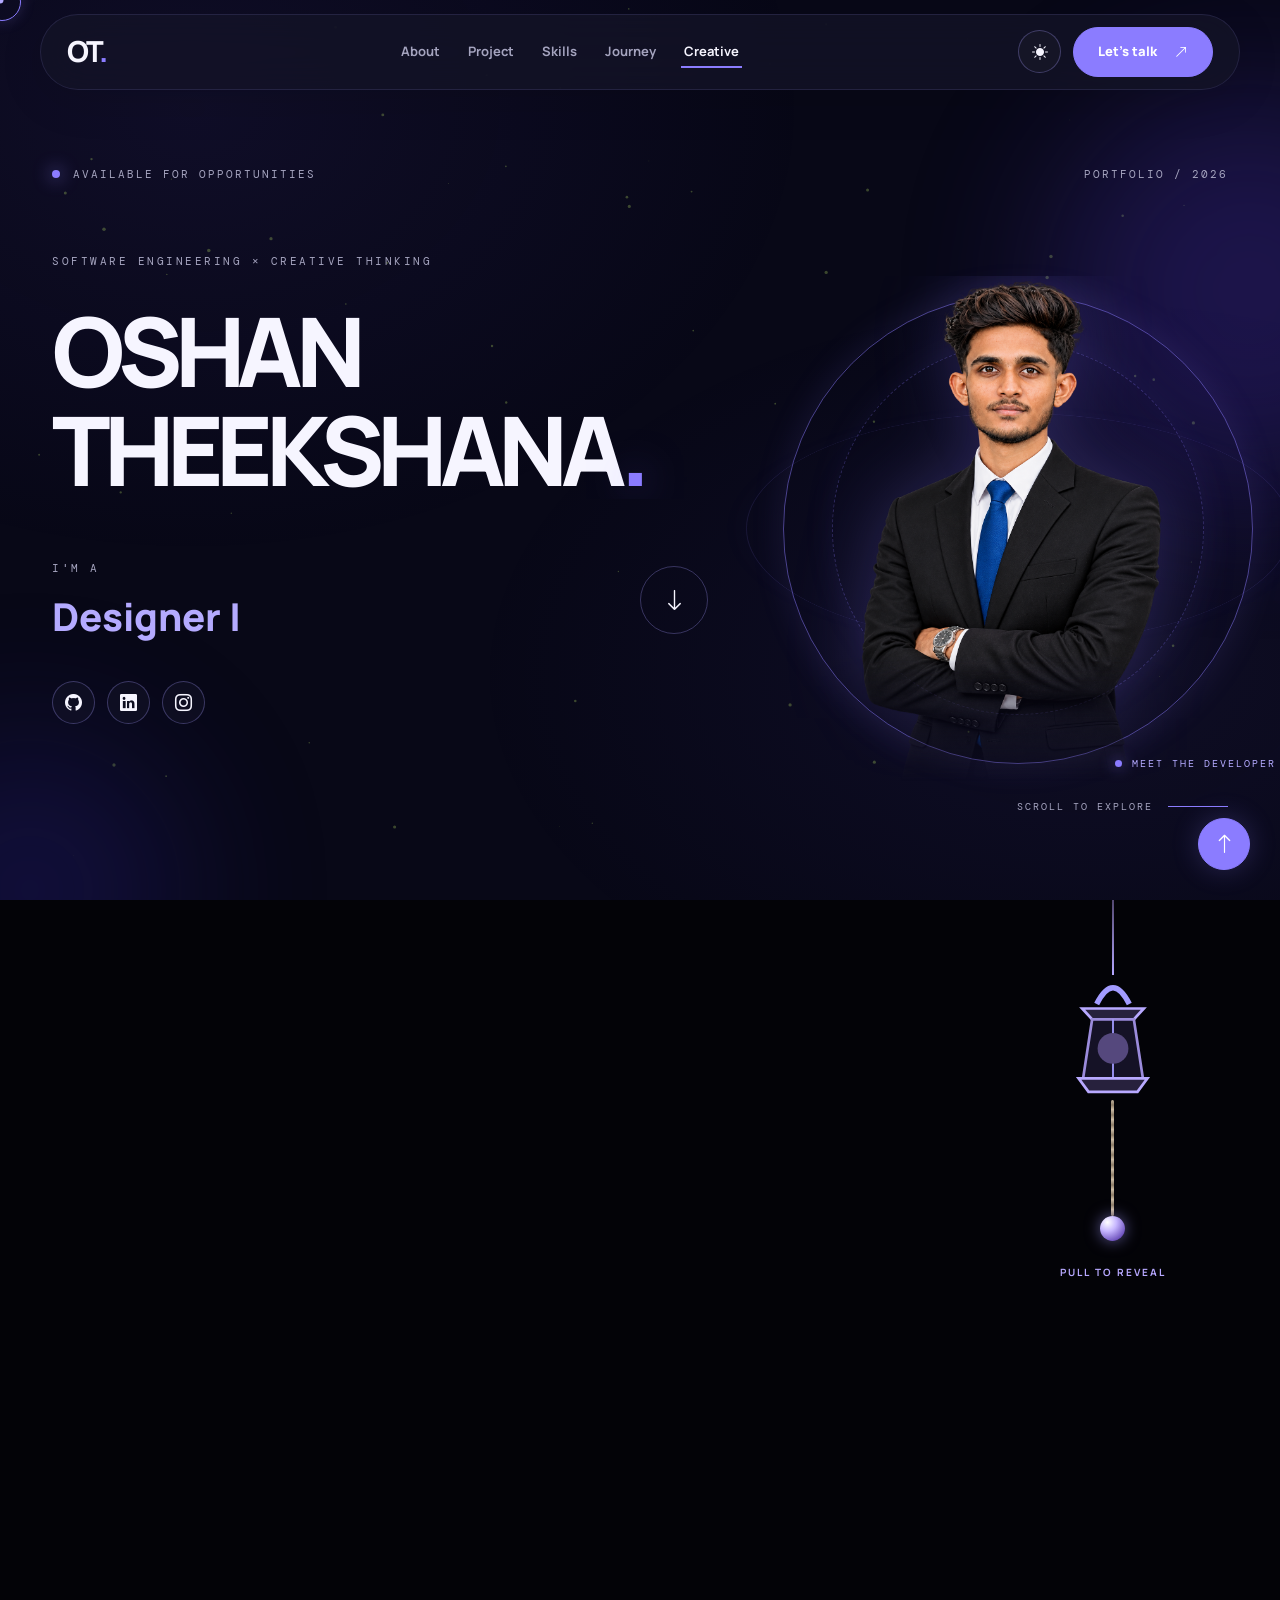
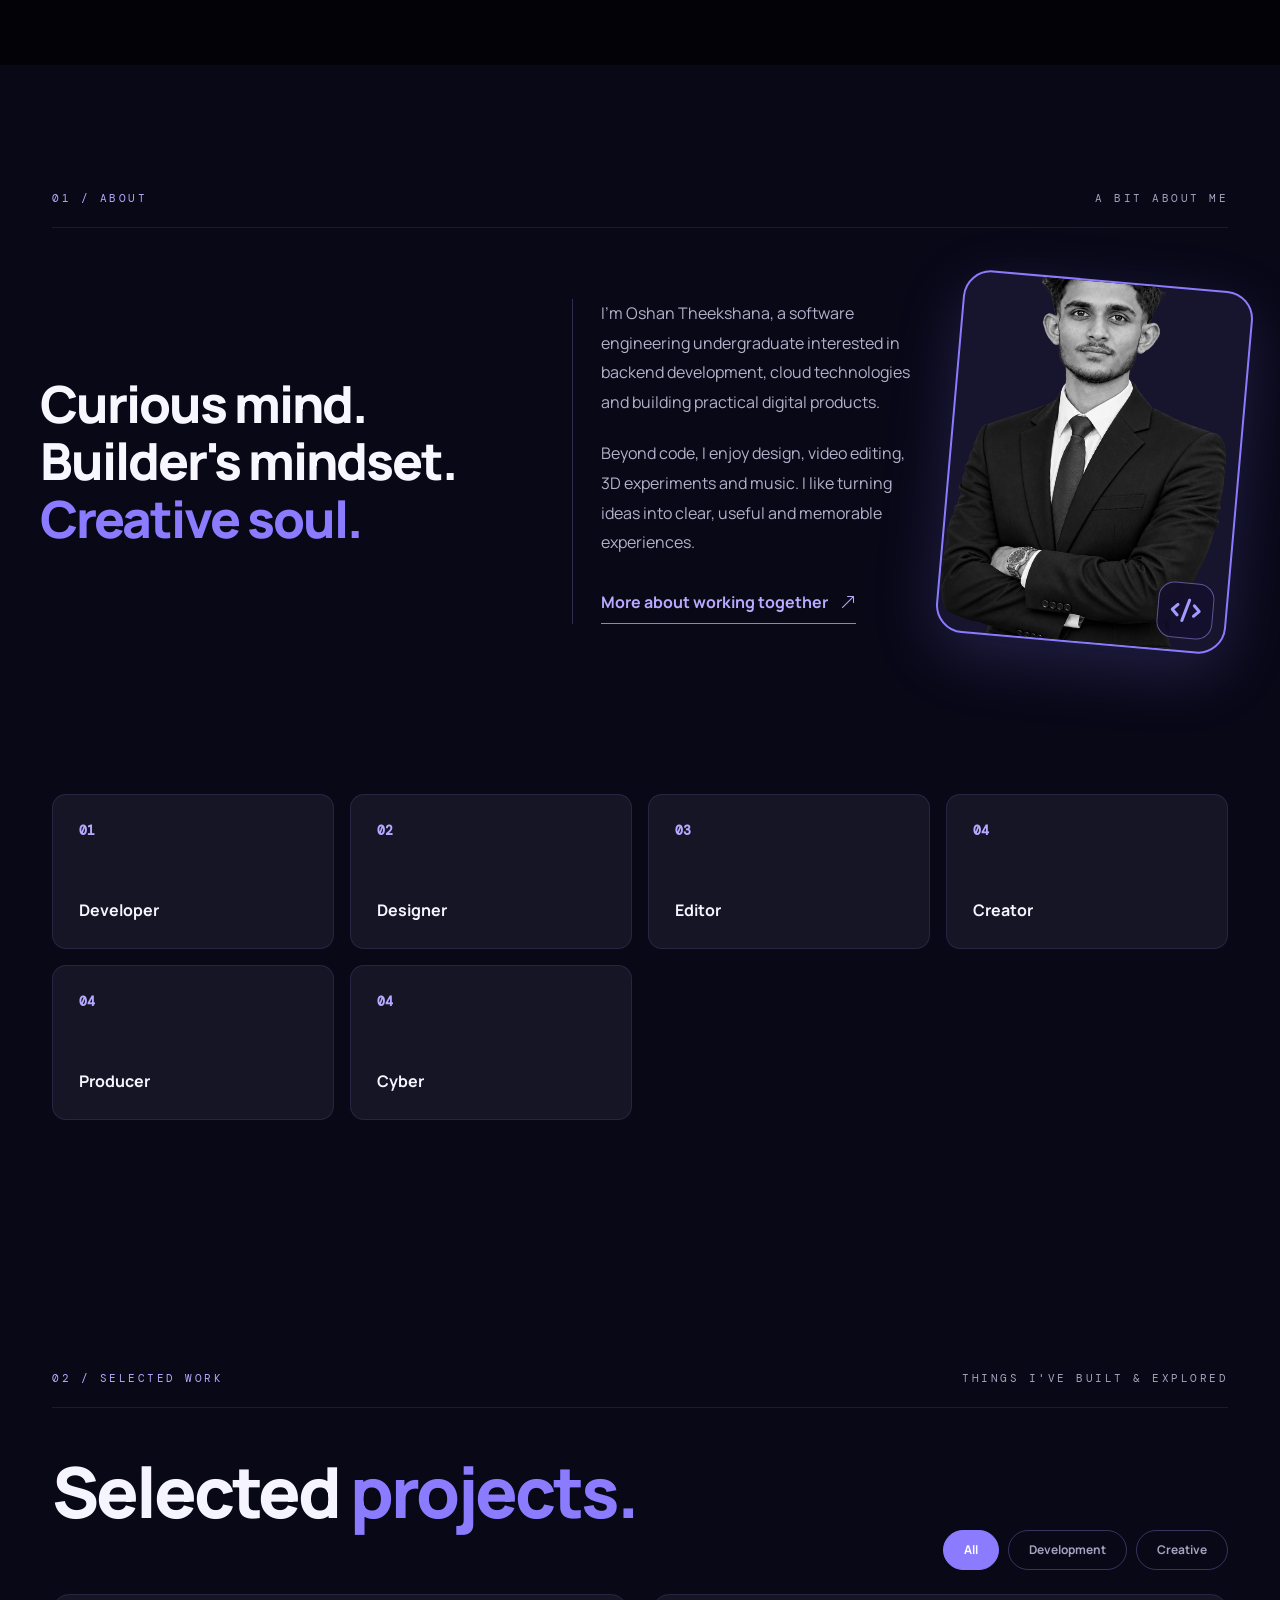
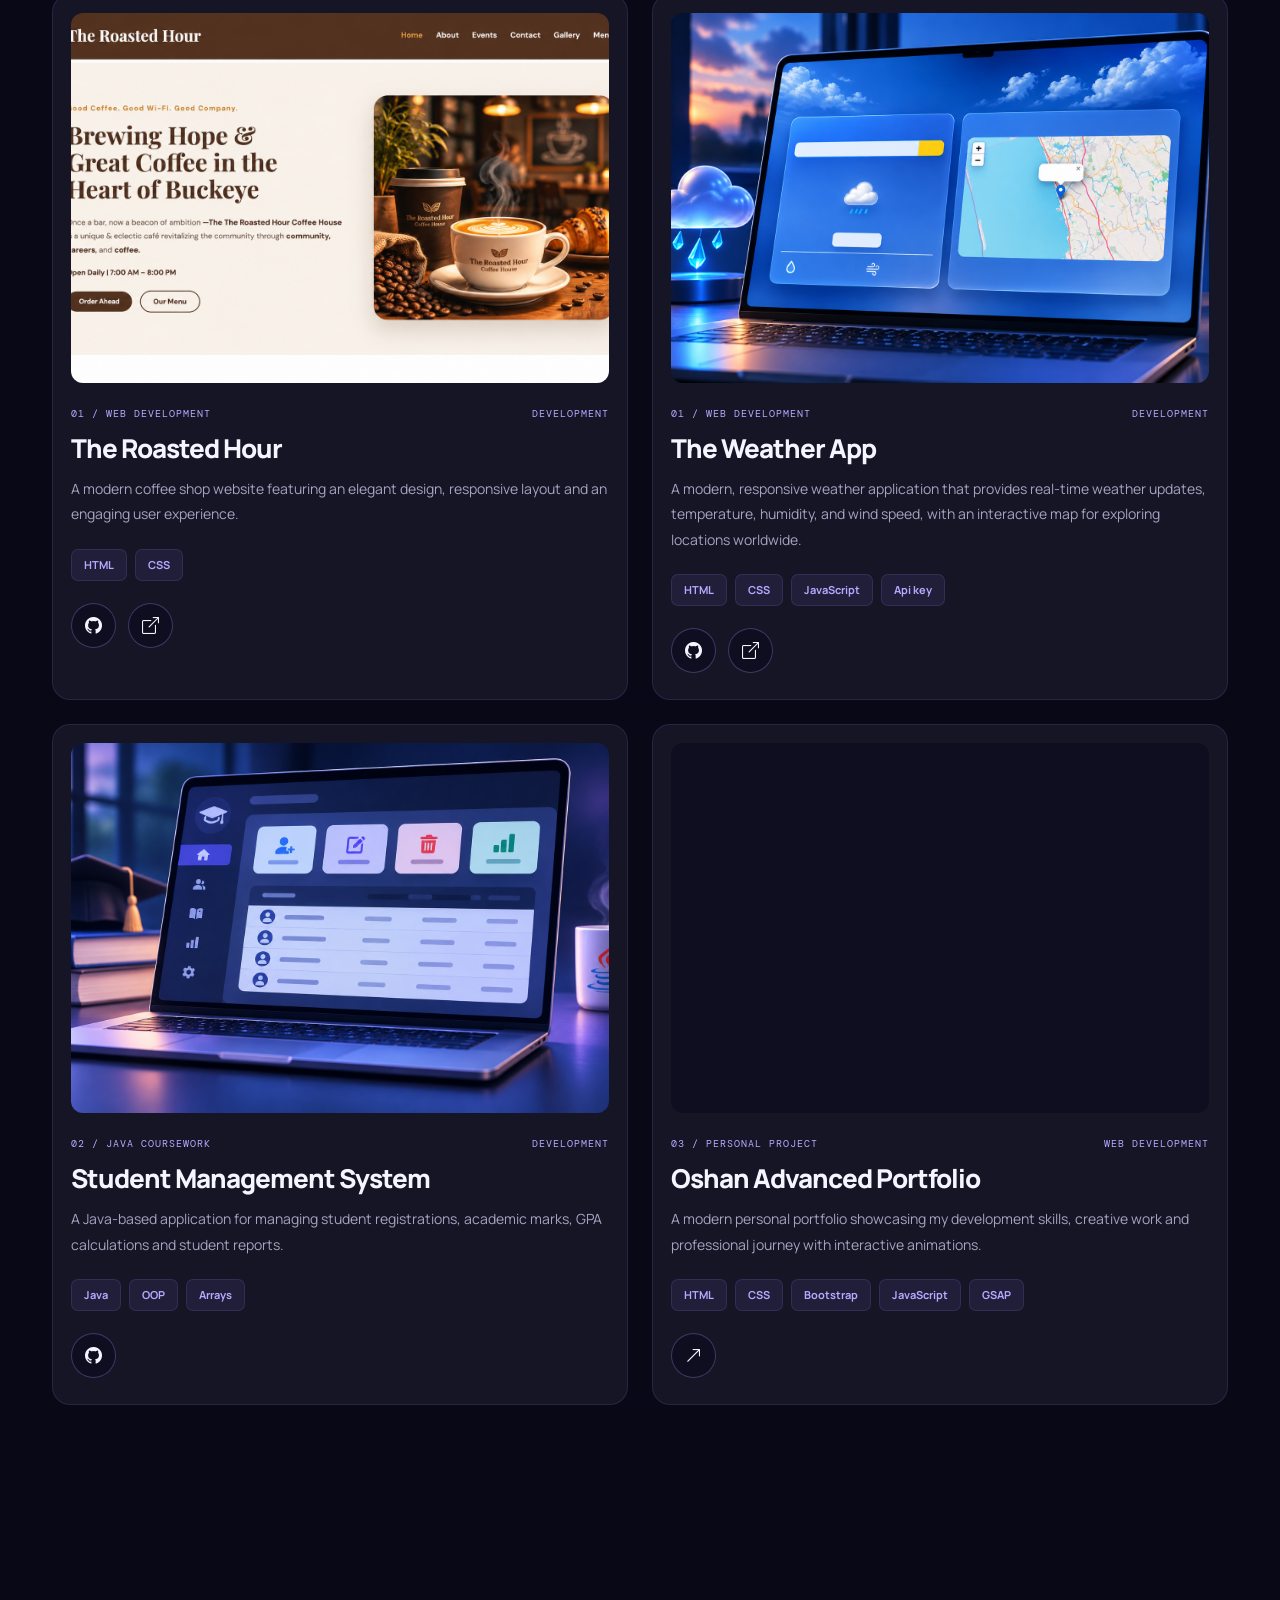
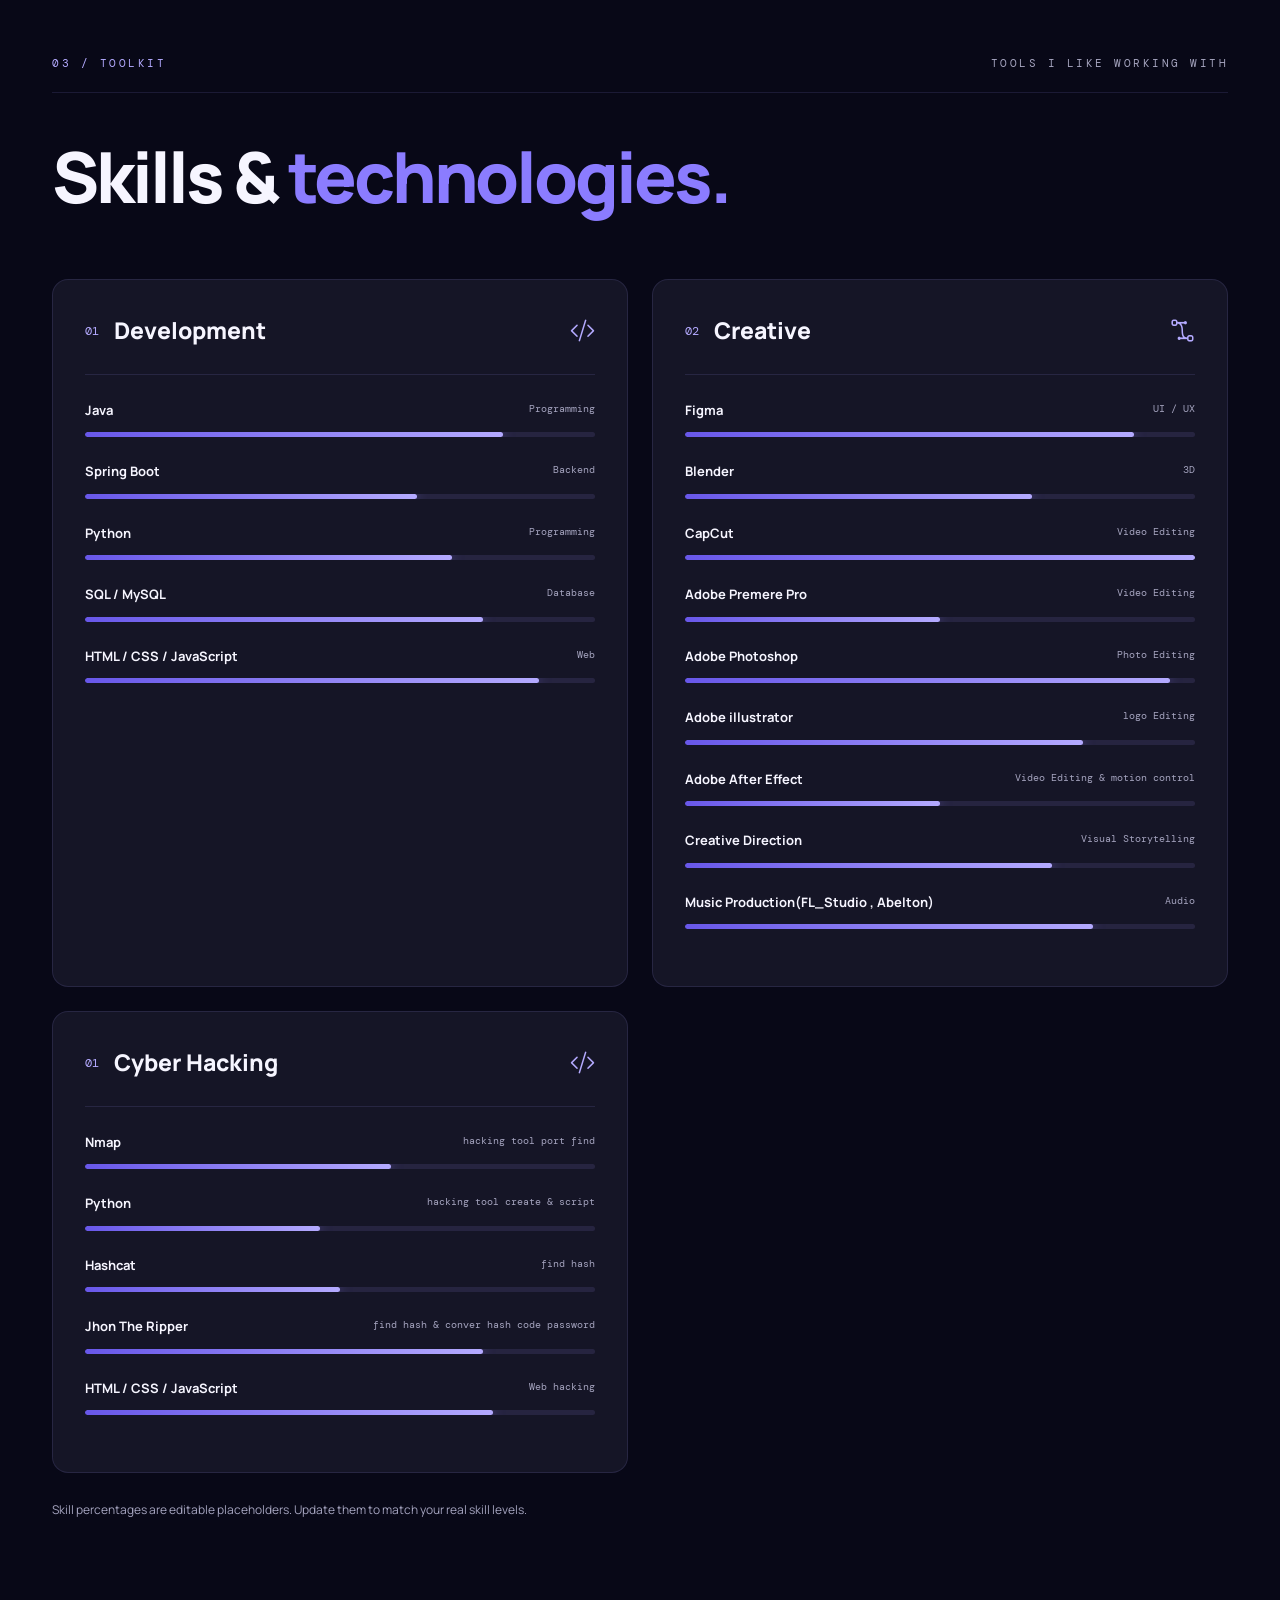
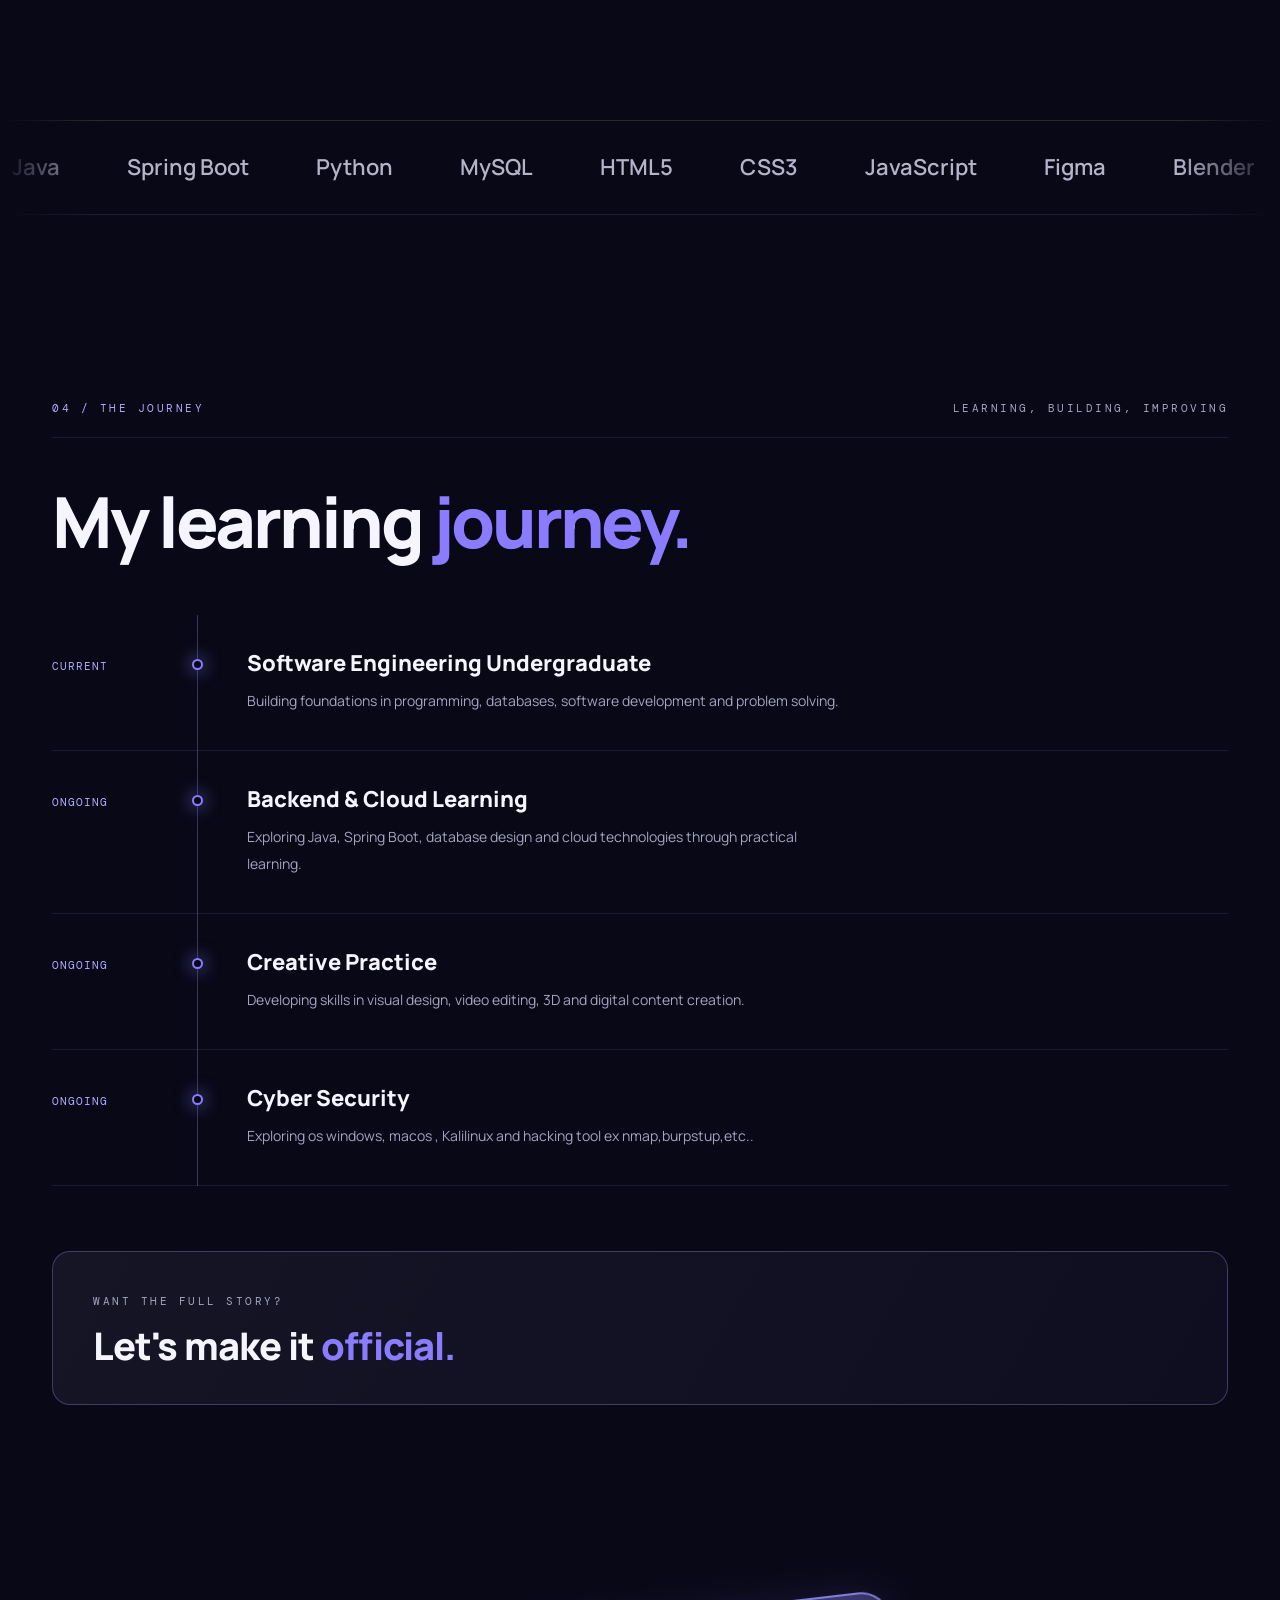
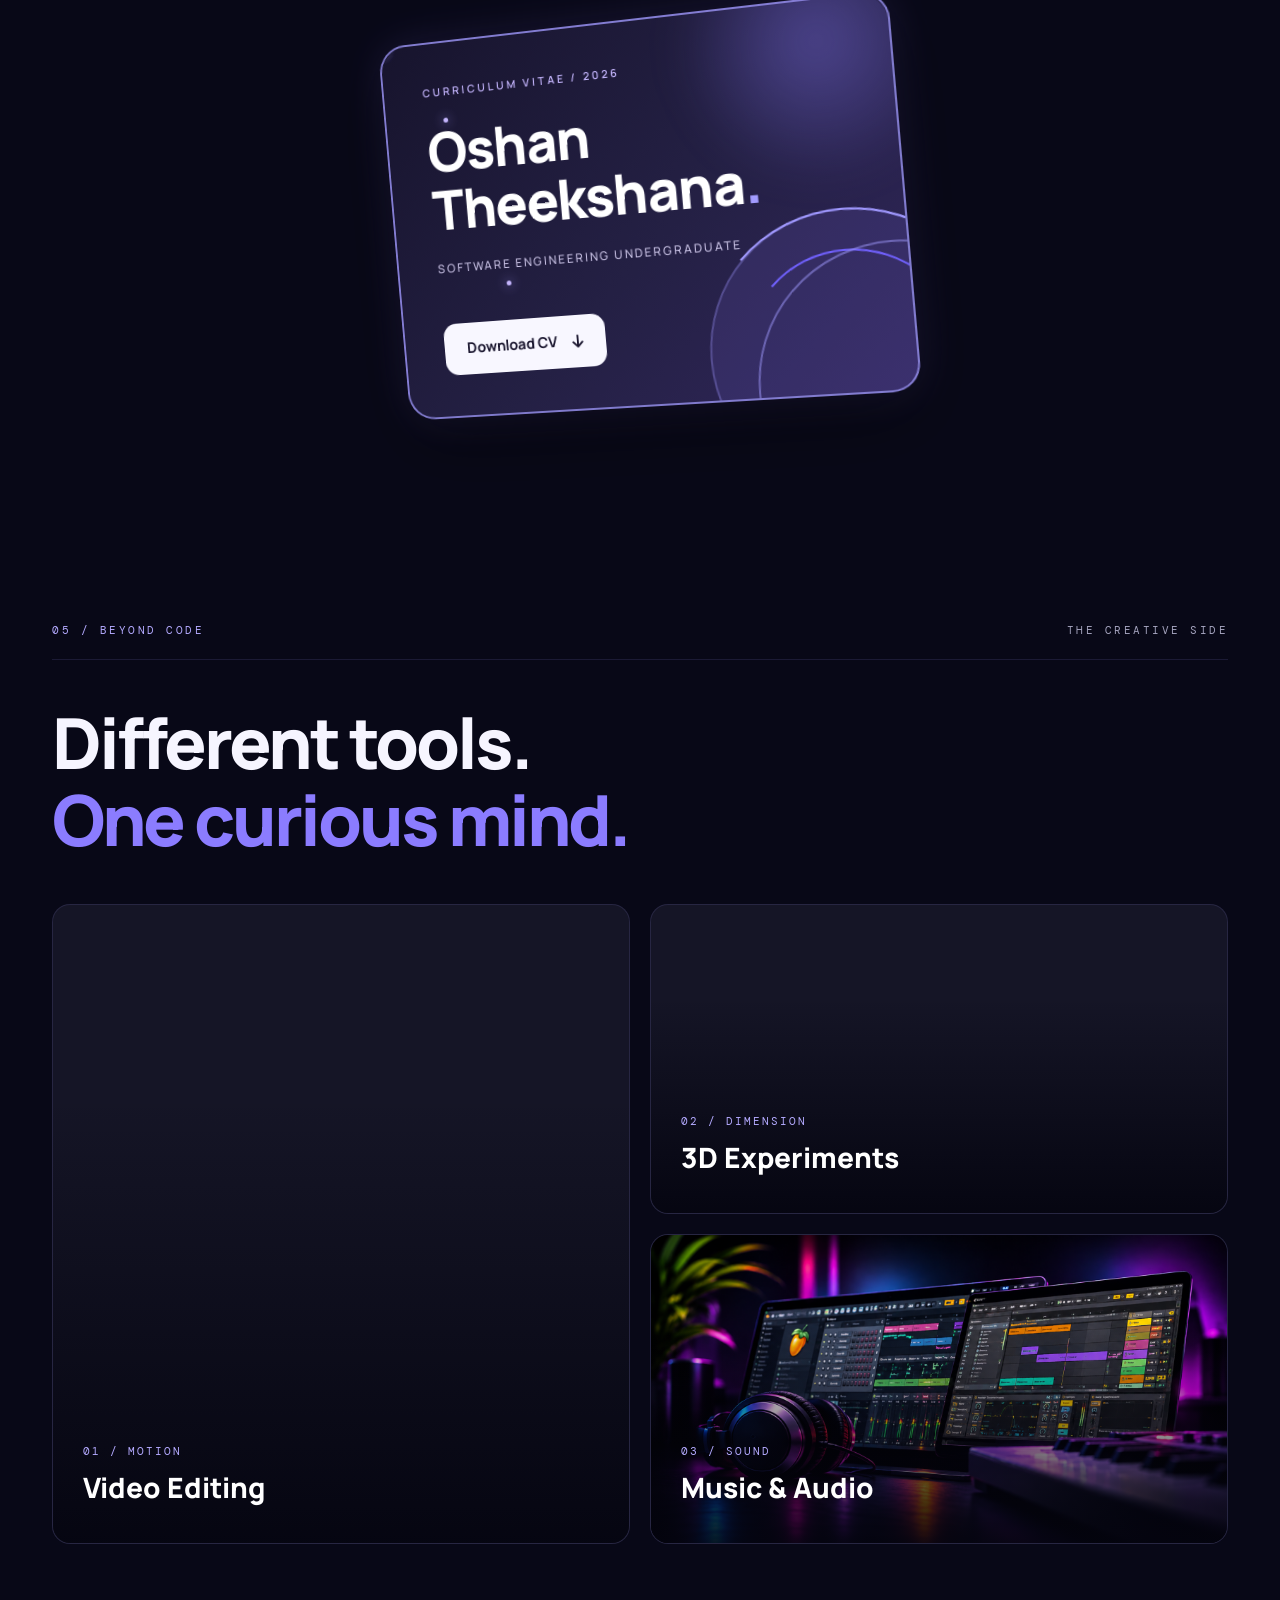
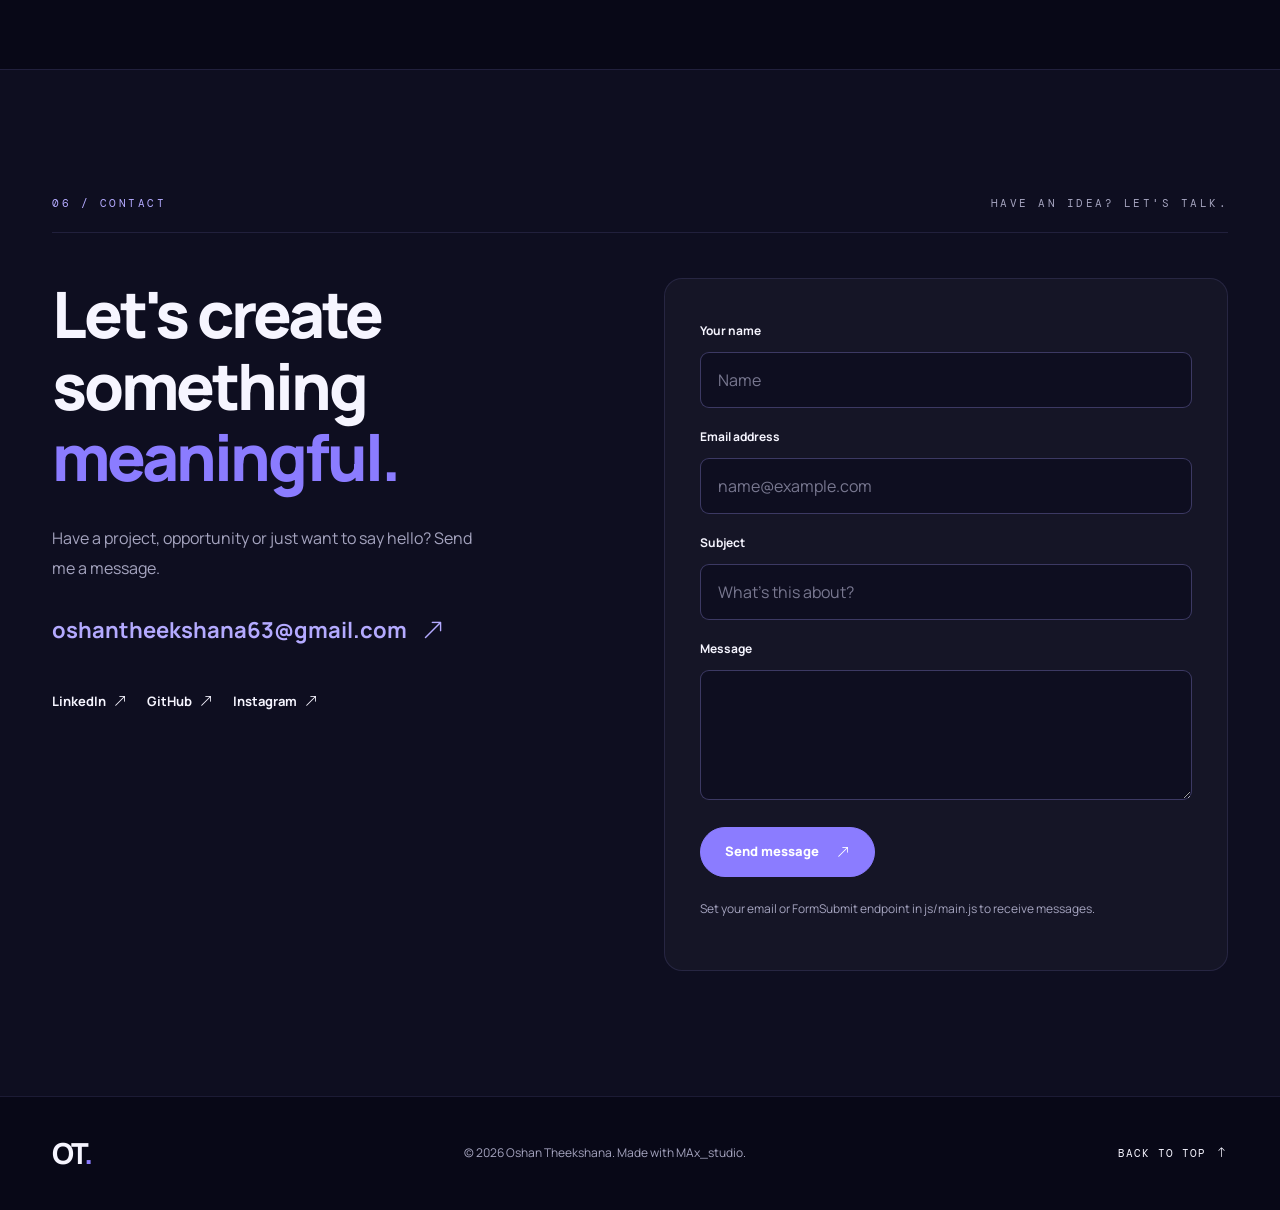
==== commit 288dd9a7: "testing sucess my lantern animte turn on priew video" ====
--- a/index.html
+++ b/index.html
@@ -312,40 +312,74 @@
 
 
         <!-- SCROLL DRIVEN ANIMATION -->
-        <section class="sequence-section" id="sequence">
-
-            <div class="sequence-sticky">
-
-                <canvas id="sequenceCanvas" aria-label="Scroll-driven visual sequence">
-                </canvas>
-
-
-                <div class="sequence-overlay">
-
-                    <p class="eyebrow">
-                        A LITTLE MOTION. A LOT OF INTENTION.
-                    </p>
-
-                    <h2>
-                        Ideas become<br>
-                        <span class="text-outline">experiences.</span>
-                    </h2>
-
-                    <p>
-                        Add your numbered image frames to activate
-                        this scroll-driven animation.
-                    </p>
-
-                </div>
-
-
-                <div class="sequence-progress">
-                    <span id="sequenceProgress"></span>
-                </div>
-
+
+        <!-- EXPERIENCE VIDEO SECTION -->
+        <section id="experience" class="experience-section">
+
+            <!-- Background Video -->
+            <div class="experience-video-bg">
+                <video id="experienceVideo" muted loop playsinline preload="metadata">
+                    <source src="assets/video/creative-3d.mp4" type="video/mp4">
+                </video>
             </div>
 
+            <!-- Heading -->
+            <div class="experience-content">
+                <span class="experience-eyebrow">
+                    A LITTLE MOTION. A LOT OF INTENTION.
+                </span>
+
+                <h2>
+                    Ideas become<br>
+                    <span>experiences.</span>
+                </h2>
+            </div>
+
+            <!-- Initial darkness -->
+            <div class="experience-darkness" id="experienceDarkness"></div>
+
+            <!-- Lantern System -->
+            <div class="lantern-system" id="lanternSystem">
+
+                <!-- Hanging Lantern -->
+                <div class="lantern-body">
+                    <svg viewBox="0 0 120 160" class="lantern-svg" aria-hidden="true">
+
+                        <!-- Top handle -->
+                        <path d="M42 43 Q60 7 78 43" fill="none" stroke="#a29bff" stroke-width="6" />
+
+                        <!-- Lantern roof -->
+                        <path d="M26 48 L94 48 L83 60 L37 60 Z" fill="#27213d" stroke="#b8a9ff" stroke-width="3" />
+
+                        <!-- Glass body -->
+                        <path d="M37 60 L83 60 L93 125 L27 125 Z" fill="#151226" stroke="#9b8bdb" stroke-width="3" />
+
+                        <!-- Glass panels -->
+                        <path d="M60 60 V125" stroke="#a29bff" stroke-width="2" />
+
+                        <!-- Light -->
+                        <circle class="lantern-light" cx="60" cy="92" r="17" fill="#55487d" />
+
+                        <!-- Bottom -->
+                        <path d="M22 125 H98 L87 140 H33 Z" fill="#27213d" stroke="#b8a9ff" stroke-width="3" />
+                    </svg>
+                </div>
+
+                <!-- Pull cord -->
+                <button class="lantern-pull" id="lanternPull" type="button"
+                    aria-label="Pull lantern cord to reveal video">
+                    <span class="lantern-rope"></span>
+                    <span class="lantern-ball"></span>
+                </button>
+
+                <span class="lantern-label" id="lanternLabel">
+                    PULL TO REVEAL
+                </span>
+
+            </div>
+
         </section>
+
 
 
 
--- a/assets/style.css
+++ b/assets/style.css
@@ -1864,8 +1864,9 @@
     overflow: hidden;
     padding: 30px 0;
     margin: 60px 0;
-    background: rgba(10, 9, 25, 0.65);
-    border-top: 1px solid rgba(162, 155, 255, 0.15);
+    
+    background:#f7f7ff00 ;
+    border-top: 1px solid #dcff9b26;
     border-bottom: 1px solid rgba(162, 155, 255, 0.15);
 
     -webkit-mask-image: linear-gradient(
@@ -2531,5 +2532,381 @@
     }
 }
 
-
-
+/*latter icon & video */
+
+
+
+.experience-section {
+    position: relative;
+    width: 100%;
+    min-height: 650px;
+    min-height: 85svh;
+    overflow: hidden;
+    isolation: isolate;
+    display: flex;
+    align-items: center;
+    justify-content: center;
+    background: #030307;
+}
+
+/* Background video */
+
+.experience-video-bg {
+    position: absolute;
+    inset: 0;
+    z-index: 0;
+    opacity: 0;
+    transition: opacity 1.5s ease;
+}
+
+.experience-video-bg video {
+    width: 100%;
+    height: 100%;
+    object-fit: cover;
+    display: block;
+}
+
+/* Video dark tint */
+
+.experience-video-bg::after {
+    content: "";
+    position: absolute;
+    inset: 0;
+    background: rgba(5, 4, 16, .28);
+}
+
+/* Show video */
+
+.experience-section.is-revealed
+.experience-video-bg {
+    opacity: 1;
+}
+
+
+
+
+.experience-content {
+    position: relative;
+    z-index: 3;
+    text-align: center;
+    padding: 30px 175px 30px 30px;
+    pointer-events: none;
+}
+
+.experience-eyebrow {
+    display: block;
+    font-size: 11px;
+    letter-spacing: 4px;
+    font-weight: 600;
+    color: #b7addb;
+    margin-bottom: 28px;
+}
+
+.experience-content h2 {
+    margin: 0;
+    font-size: clamp(45px, 7vw, 110px);
+    line-height: 1.08;
+    font-weight: 800;
+    letter-spacing: -4px;
+    color: #fff;
+}
+
+.experience-content h2 span {
+    color: transparent;
+    -webkit-text-stroke: 2px #b5a7ff;
+    text-shadow: 0 0 35px rgba(139,124,255,.2);
+}
+
+
+
+
+.experience-darkness {
+    position: absolute;
+    inset: 0;
+    z-index: 4;
+    background: #030307;
+    pointer-events: none;
+
+    /* Entire screen initially dark */
+    -webkit-mask-image: radial-gradient(
+        circle at 87% 43%,
+        transparent 0,
+        #000 0
+    );
+    mask-image: radial-gradient(
+        circle at 87% 43%,
+        transparent 0,
+        #000 0
+    );
+}
+
+
+
+.lantern-system {
+    position: absolute;
+    top: 0;
+    right: 8%;
+    width: 130px;
+    height: 410px;
+    z-index: 10;
+    display: flex;
+    flex-direction: column;
+    align-items: center;
+}
+
+/* Top hanging cable */
+
+.lantern-system::before {
+    content: "";
+    position: absolute;
+    top: 0;
+    left: 50%;
+    width: 2px;
+    height: 75px;
+    background: linear-gradient(
+        #52476f,
+        #b5a7ff
+    );
+    transform: translateX(-50%);
+}
+
+/* Lantern */
+
+.lantern-body {
+    position: absolute;
+    top: 65px;
+    width: 110px;
+    height: 145px;
+    transform-origin: top center;
+    animation: lanternSway 5s ease-in-out infinite;
+}
+
+.lantern-svg {
+    width: 100%;
+    height: 100%;
+    overflow: visible;
+}
+
+.lantern-light {
+    transition: fill .4s ease;
+}
+
+/* Lantern on */
+
+.experience-section.is-light-on
+.lantern-light {
+    fill: #ffe3a0;
+    filter:
+        drop-shadow(0 0 8px #ffdf8b)
+        drop-shadow(0 0 22px #ffca55);
+}
+
+.experience-section.is-light-on
+.lantern-body {
+    filter:
+        drop-shadow(0 0 28px rgba(255,207,107,.7));
+}
+
+/*pull rop & ball*/
+
+.lantern-pull {
+    position: absolute;
+    top: 200px;
+    left: 50%;
+    transform: translateX(-50%);
+    width: 56px;
+    height: 150px;
+    padding: 0;
+    margin: 0;
+    border: 0;
+    background: transparent;
+    display: flex;
+    flex-direction: column;
+    align-items: center;
+    cursor: pointer;
+    z-index: 12;
+    touch-action: manipulation;
+}
+
+.lantern-rope {
+    width: 3px;
+    height: 116px;
+    flex-shrink: 0;
+    background: repeating-linear-gradient(
+        180deg,
+        #c5b6a0 0px,
+        #8d7d68 5px,
+        #d4c3aa 10px
+    );
+    border-radius: 3px;
+}
+
+.lantern-ball {
+    width: 25px;
+    height: 25px;
+    flex-shrink: 0;
+    border-radius: 50%;
+    background: radial-gradient(
+        circle at 30% 25%,
+        #fff,
+        #c7b7ff 35%,
+        #7156c0 75%,
+        #332154
+    );
+    box-shadow:
+        0 0 15px rgba(162,155,255,.55);
+    transition: box-shadow .3s ease;
+}
+
+.lantern-pull:hover .lantern-ball {
+    box-shadow:
+        0 0 28px rgba(162,155,255,.9);
+}
+
+/* Pull down animation */
+
+.lantern-pull.is-pulling {
+    animation: ropePull .85s ease-in-out;
+}
+
+@keyframes ropePull {
+    0%, 100% {
+        transform: translate(-50%, 0);
+    }
+
+    45% {
+        transform: translate(-50%, 48px);
+    }
+}
+
+/* Lantern gentle swing */
+
+@keyframes lanternSway {
+    0%, 100% {
+        transform: rotate(-2deg);
+    }
+
+    50% {
+        transform: rotate(2deg);
+    }
+}
+
+/* Hint */
+
+.lantern-label {
+    position: absolute;
+    top: 365px;
+    font-size: 10px;
+    font-weight: 700;
+    letter-spacing: 2px;
+    color: #b7a8ff;
+    white-space: nowrap;
+    transition: opacity .4s ease;
+}
+
+/*light reval animate*/
+
+.experience-darkness.is-opening {
+    animation: revealLight 2.2s
+        cubic-bezier(.22,1,.36,1)
+        forwards;
+}
+
+@keyframes revealLight {
+    0% {
+        -webkit-mask-image: radial-gradient(
+            circle at 87% 43%,
+            transparent 0%,
+            #000 0%
+        );
+        mask-image: radial-gradient(
+            circle at 87% 43%,
+            transparent 0%,
+            #000 0%
+        );
+        opacity: 1;
+    }
+
+    30% {
+        opacity: .9;
+    }
+
+    100% {
+        opacity: 0;
+        visibility: hidden;
+    }
+}
+
+/*mobile support*/
+
+@media (max-width: 767px) {
+
+    .experience-section {
+        min-height: 650px;
+    }
+
+    .experience-content {
+        padding: 30px 20px;
+        margin-top: 220px;
+    }
+
+    .experience-content h2 {
+        font-size: clamp(42px, 10vw, 65px);
+        letter-spacing: -2px;
+    }
+
+    .experience-content h2 span {
+        -webkit-text-stroke: 1px #b5a7ff;
+    }
+
+    .experience-eyebrow {
+        font-size: 9px;
+        letter-spacing: 2px;
+    }
+
+    .lantern-system {
+        right: 7%;
+        transform: scale(.78);
+        transform-origin: top right;
+    }
+}
+
+@media (prefers-reduced-motion: reduce) {
+    .lantern-body,
+    .lantern-pull.is-pulling {
+        animation: none;
+    }
+}
+
+/* Smooth darkness ON / OFF */
+.experience-darkness {
+    display: block !important;
+    opacity: 1;
+    visibility: visible;
+    -webkit-mask-image: none;
+    mask-image: none;
+    transition: opacity 1.5s ease;
+}
+
+/* Lantern ON: remove darkness */
+.experience-section.is-light-on .experience-darkness {
+    opacity: 0;
+    visibility: hidden;
+    transition:
+        opacity 1.5s ease,
+        visibility 0s linear 1.5s;
+}
+
+/* Lantern OFF: hide video */
+.experience-section:not(.is-revealed)
+.experience-video-bg {
+    opacity: 0;
+}
+
+/* Pull cord can be used repeatedly */
+.lantern-pull {
+    cursor: pointer;
+}
+
+
+
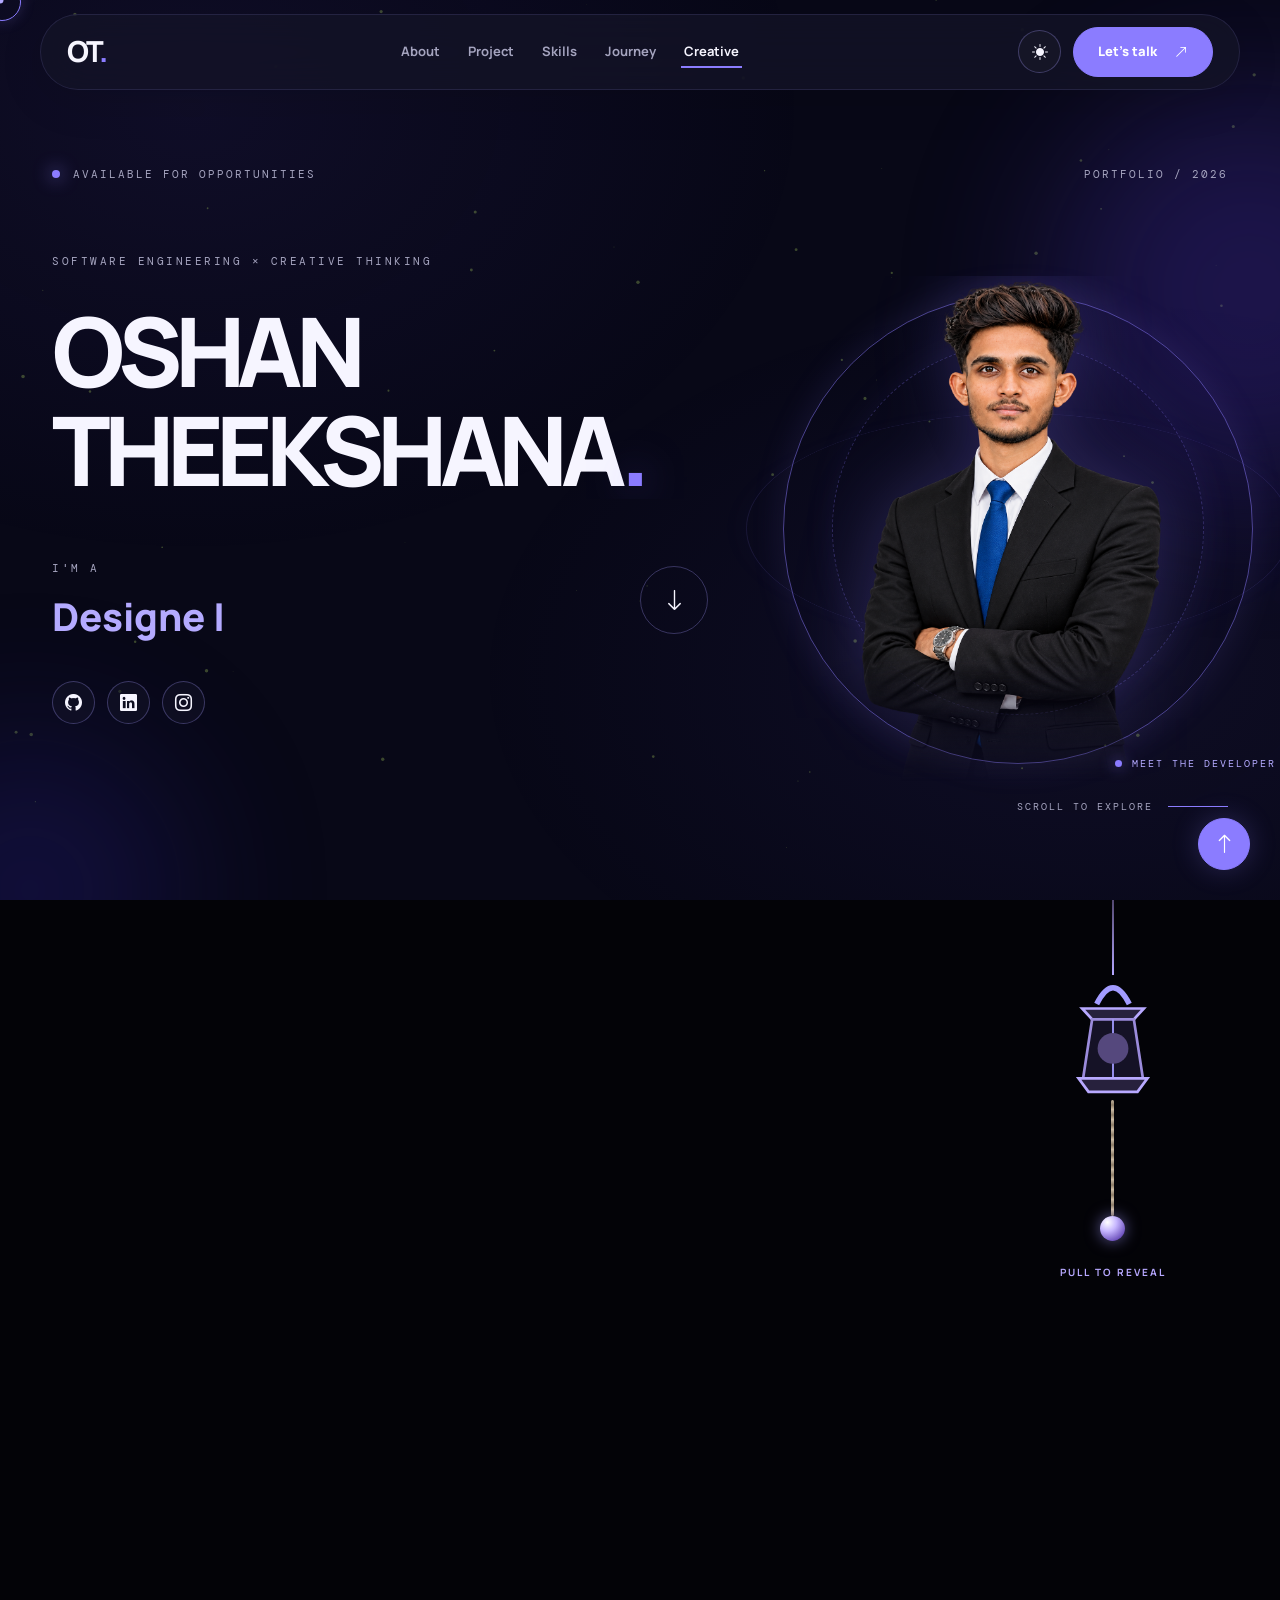
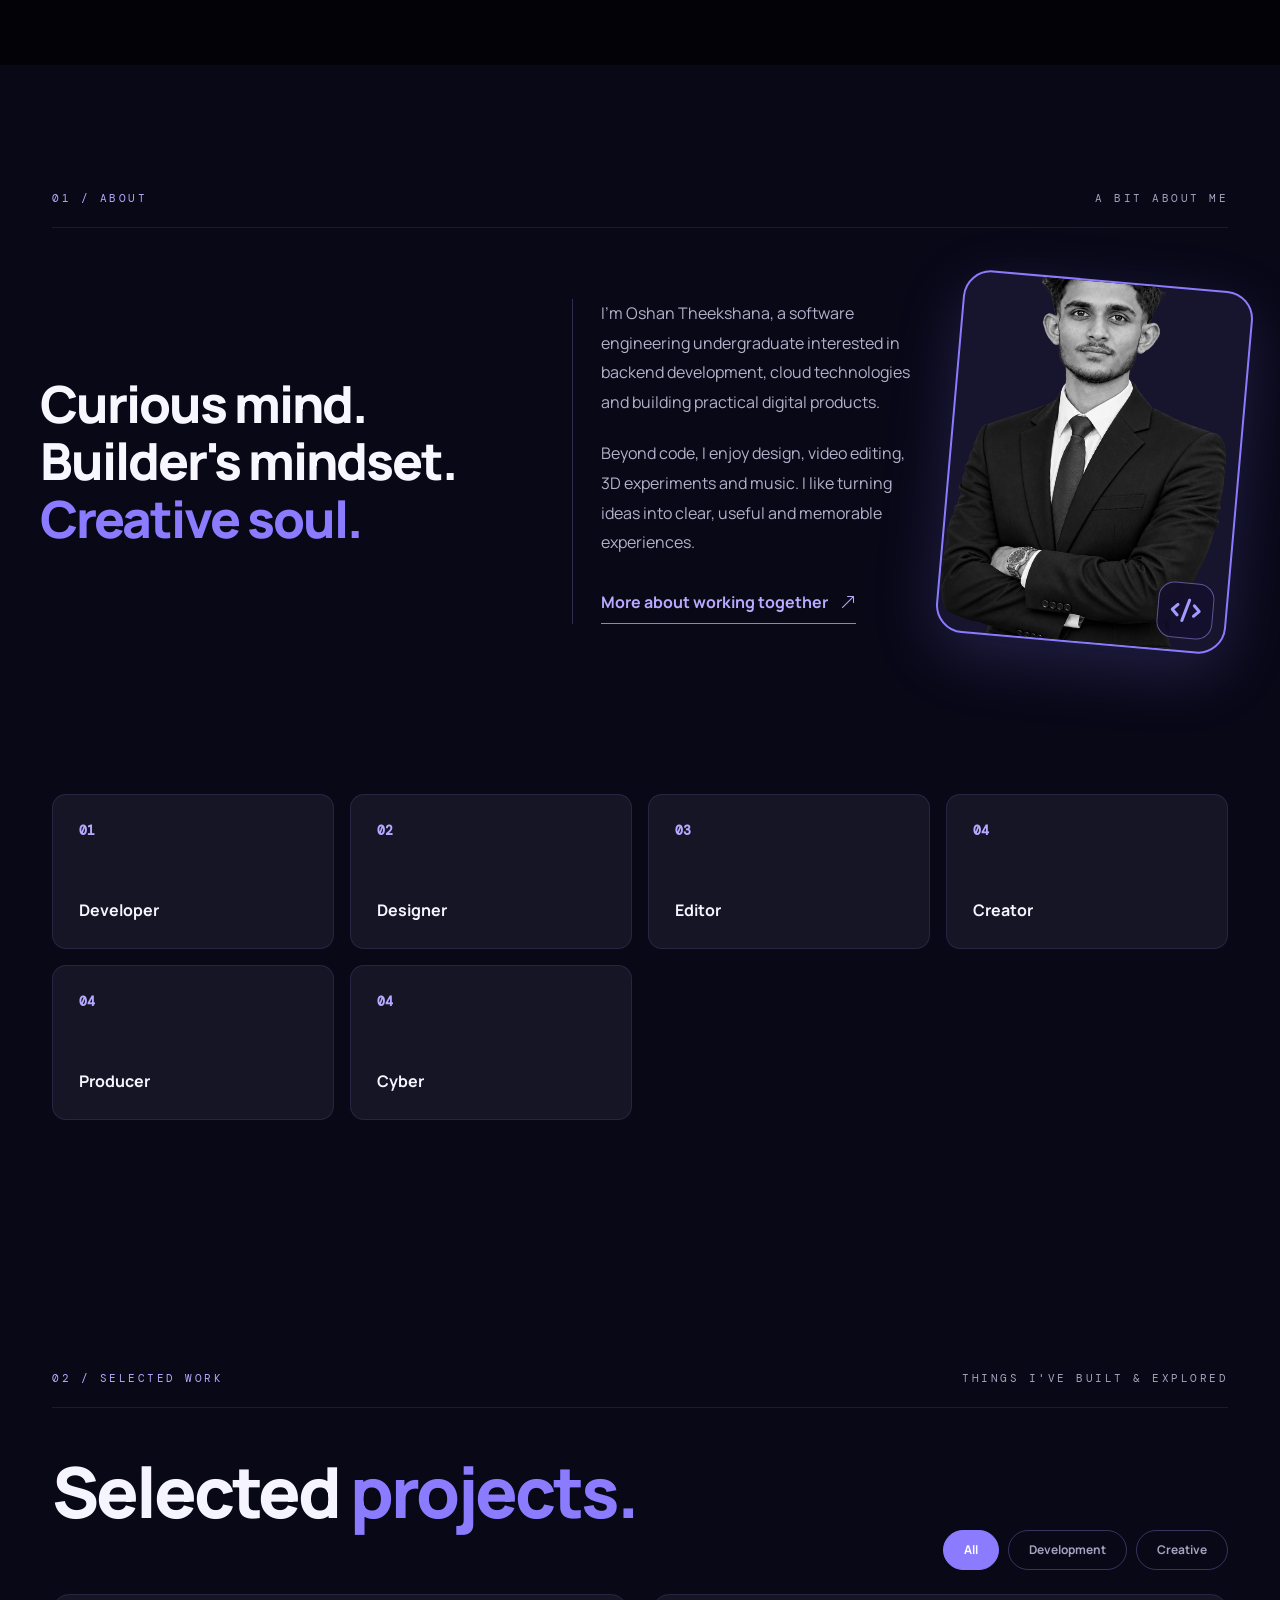
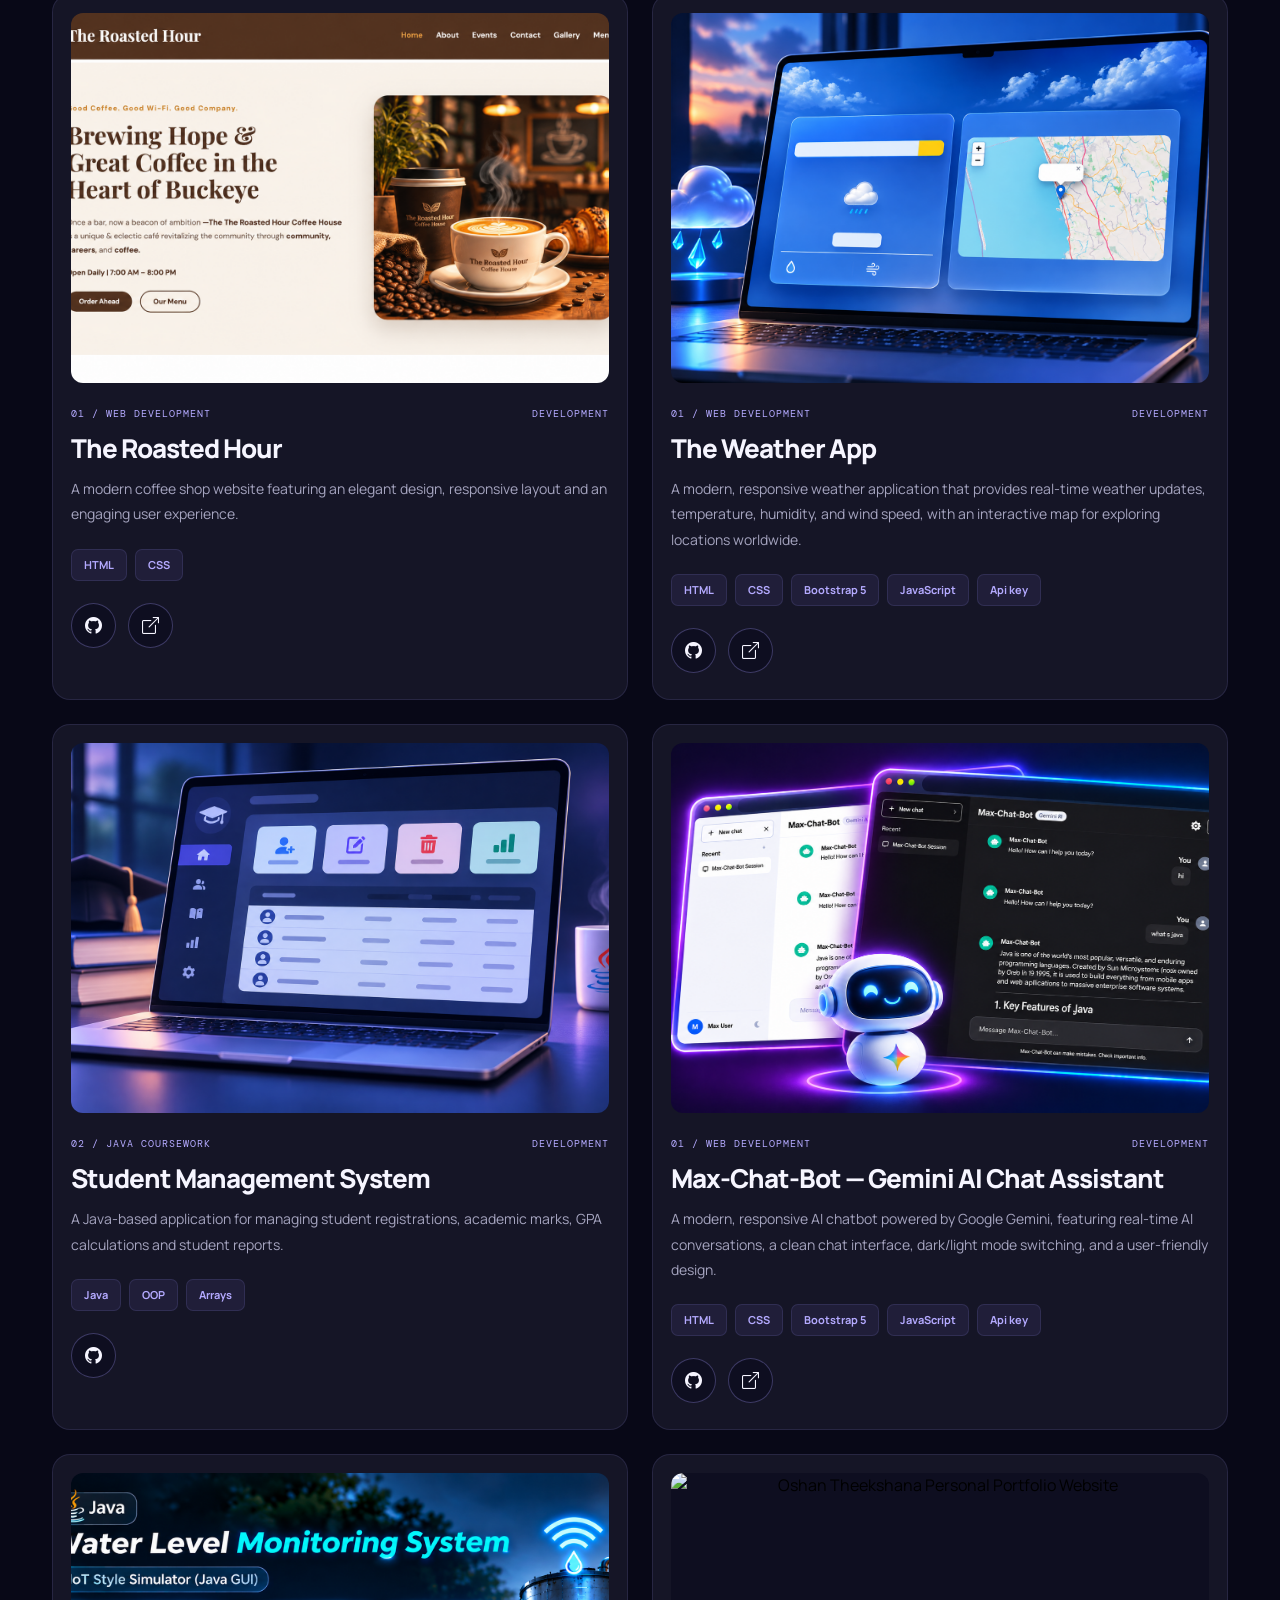
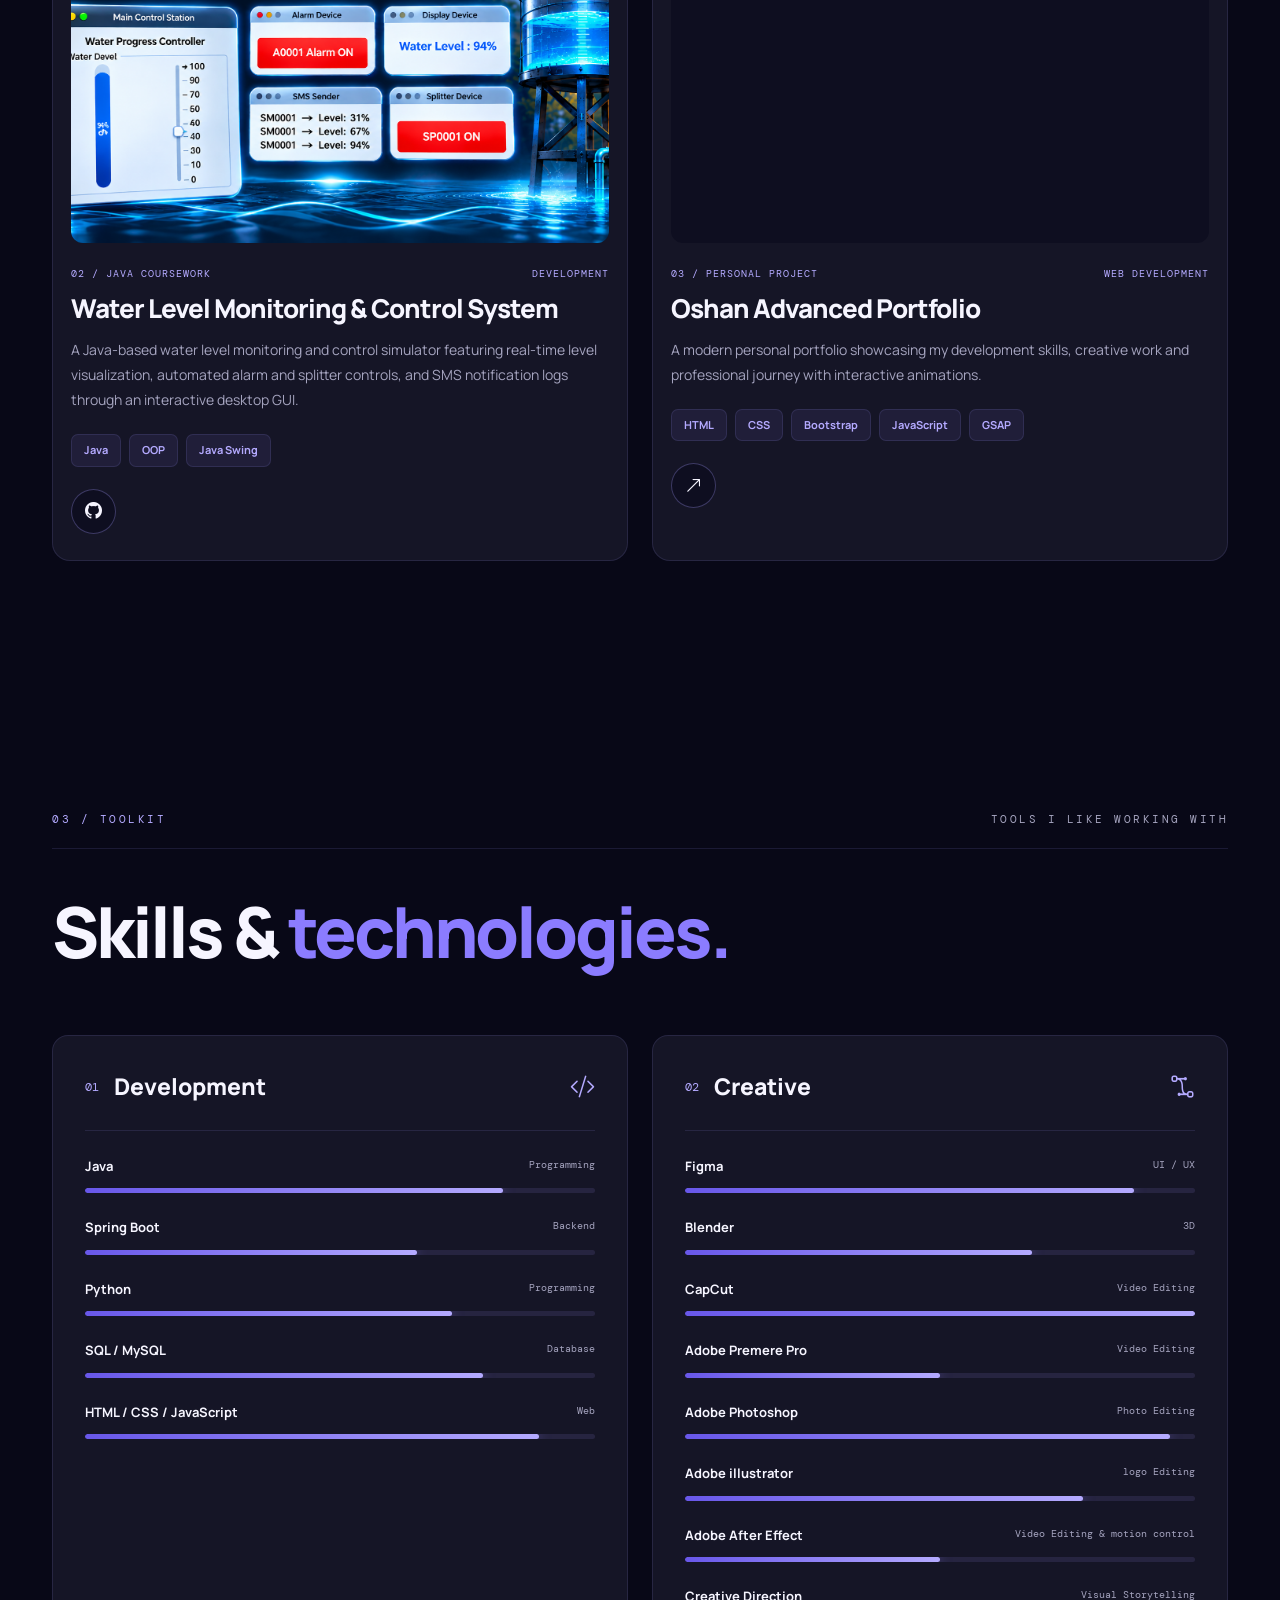
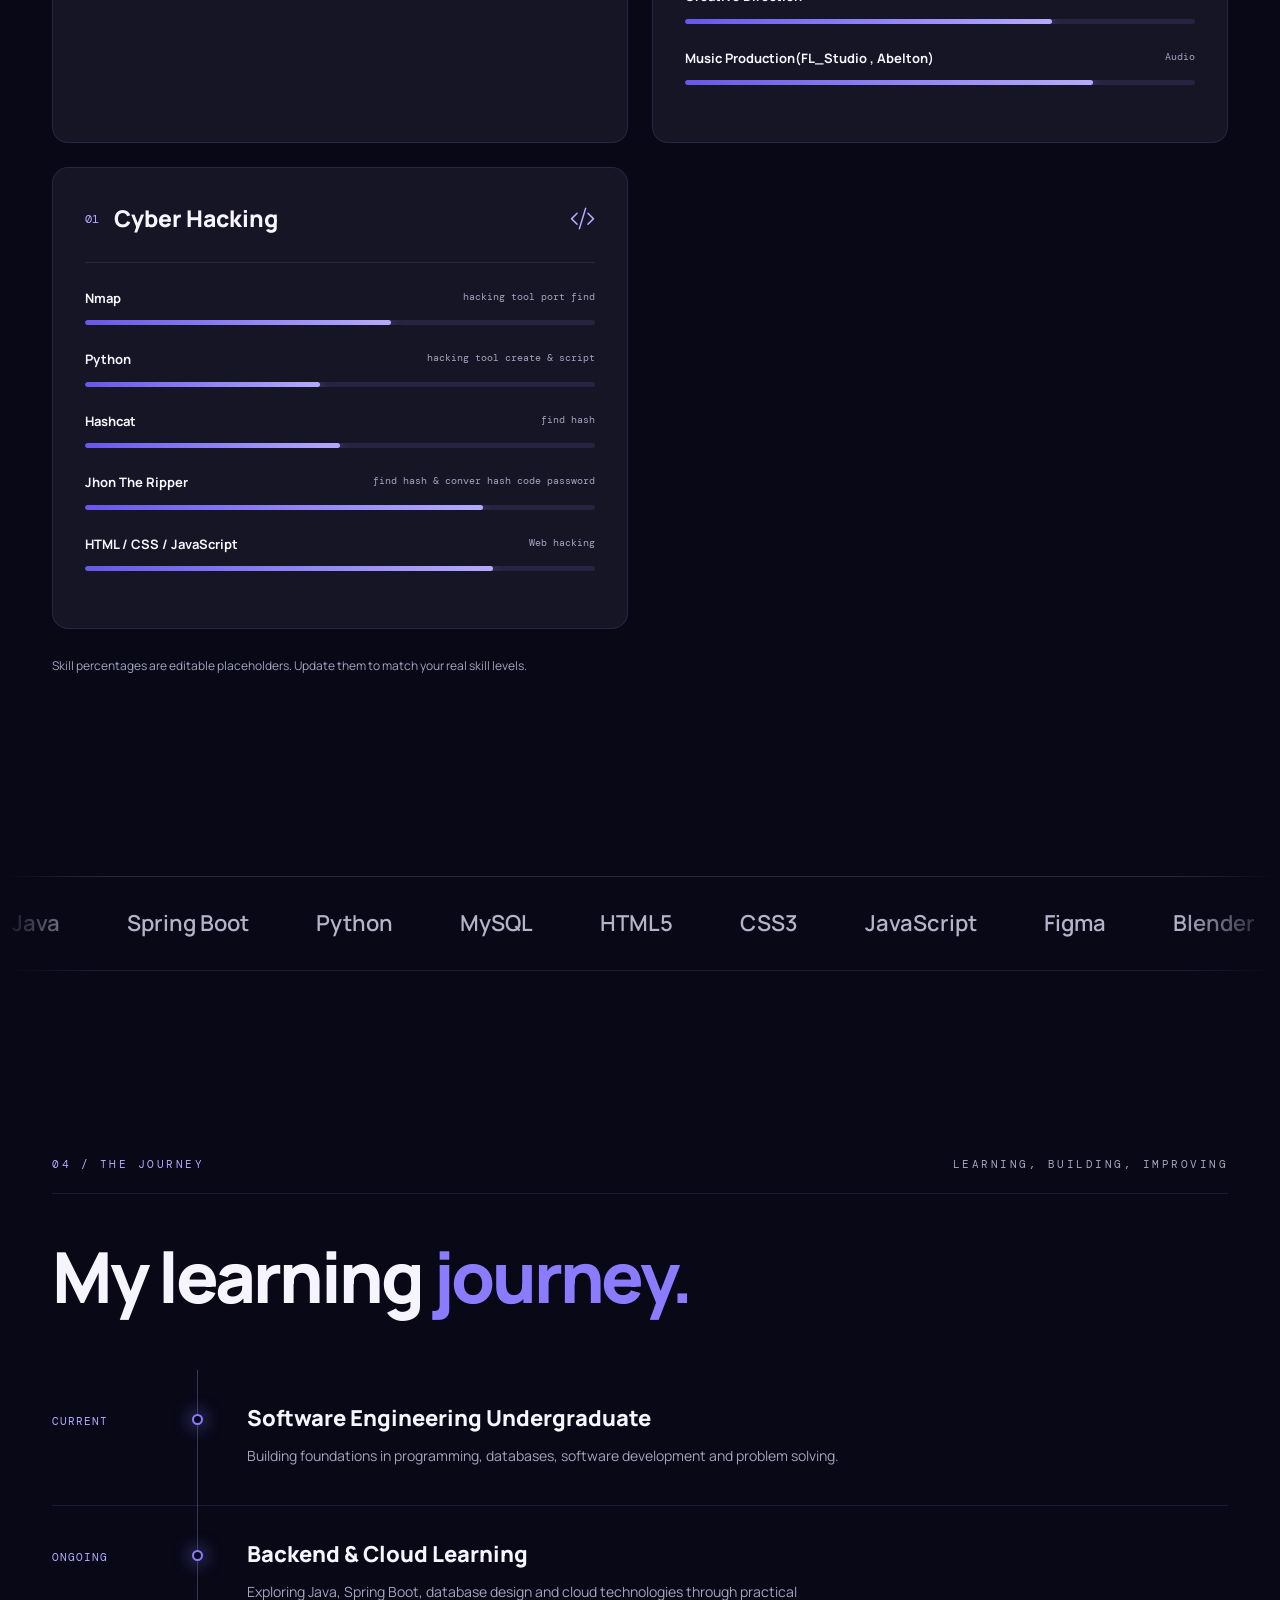
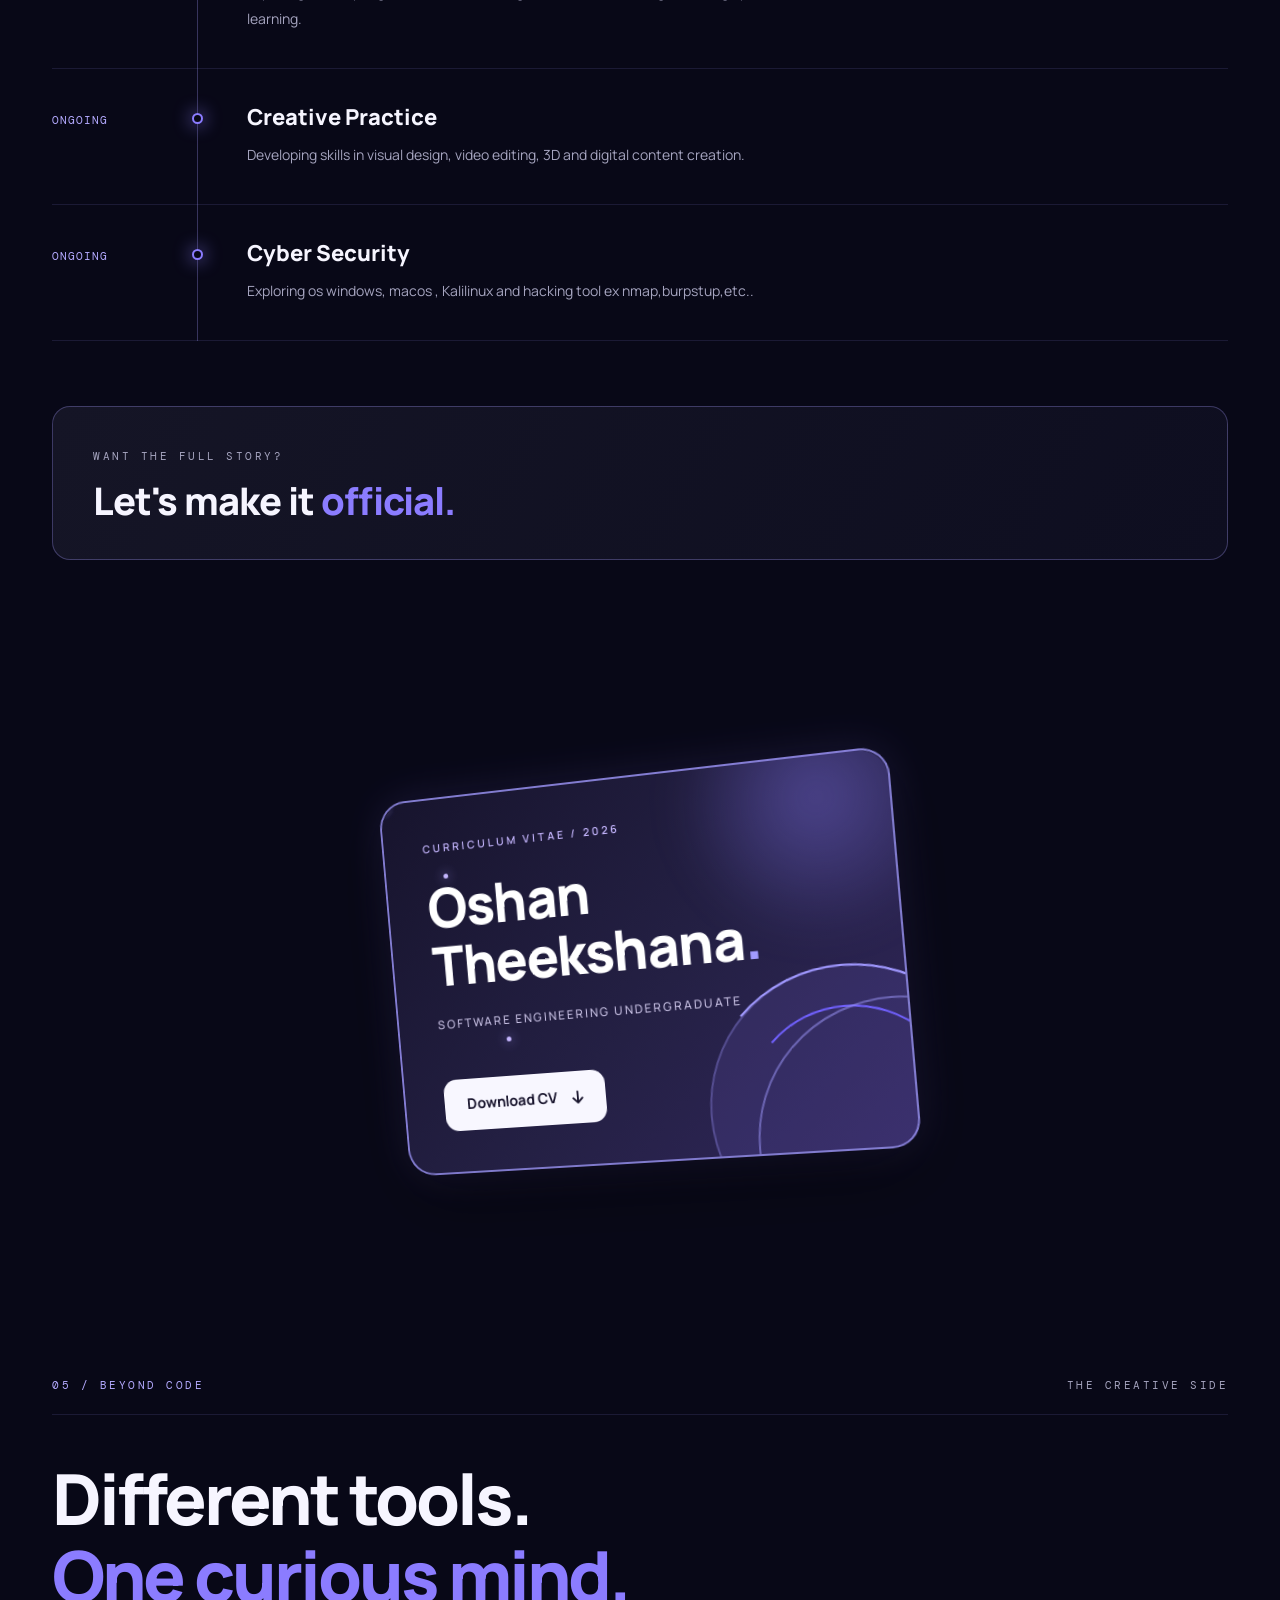
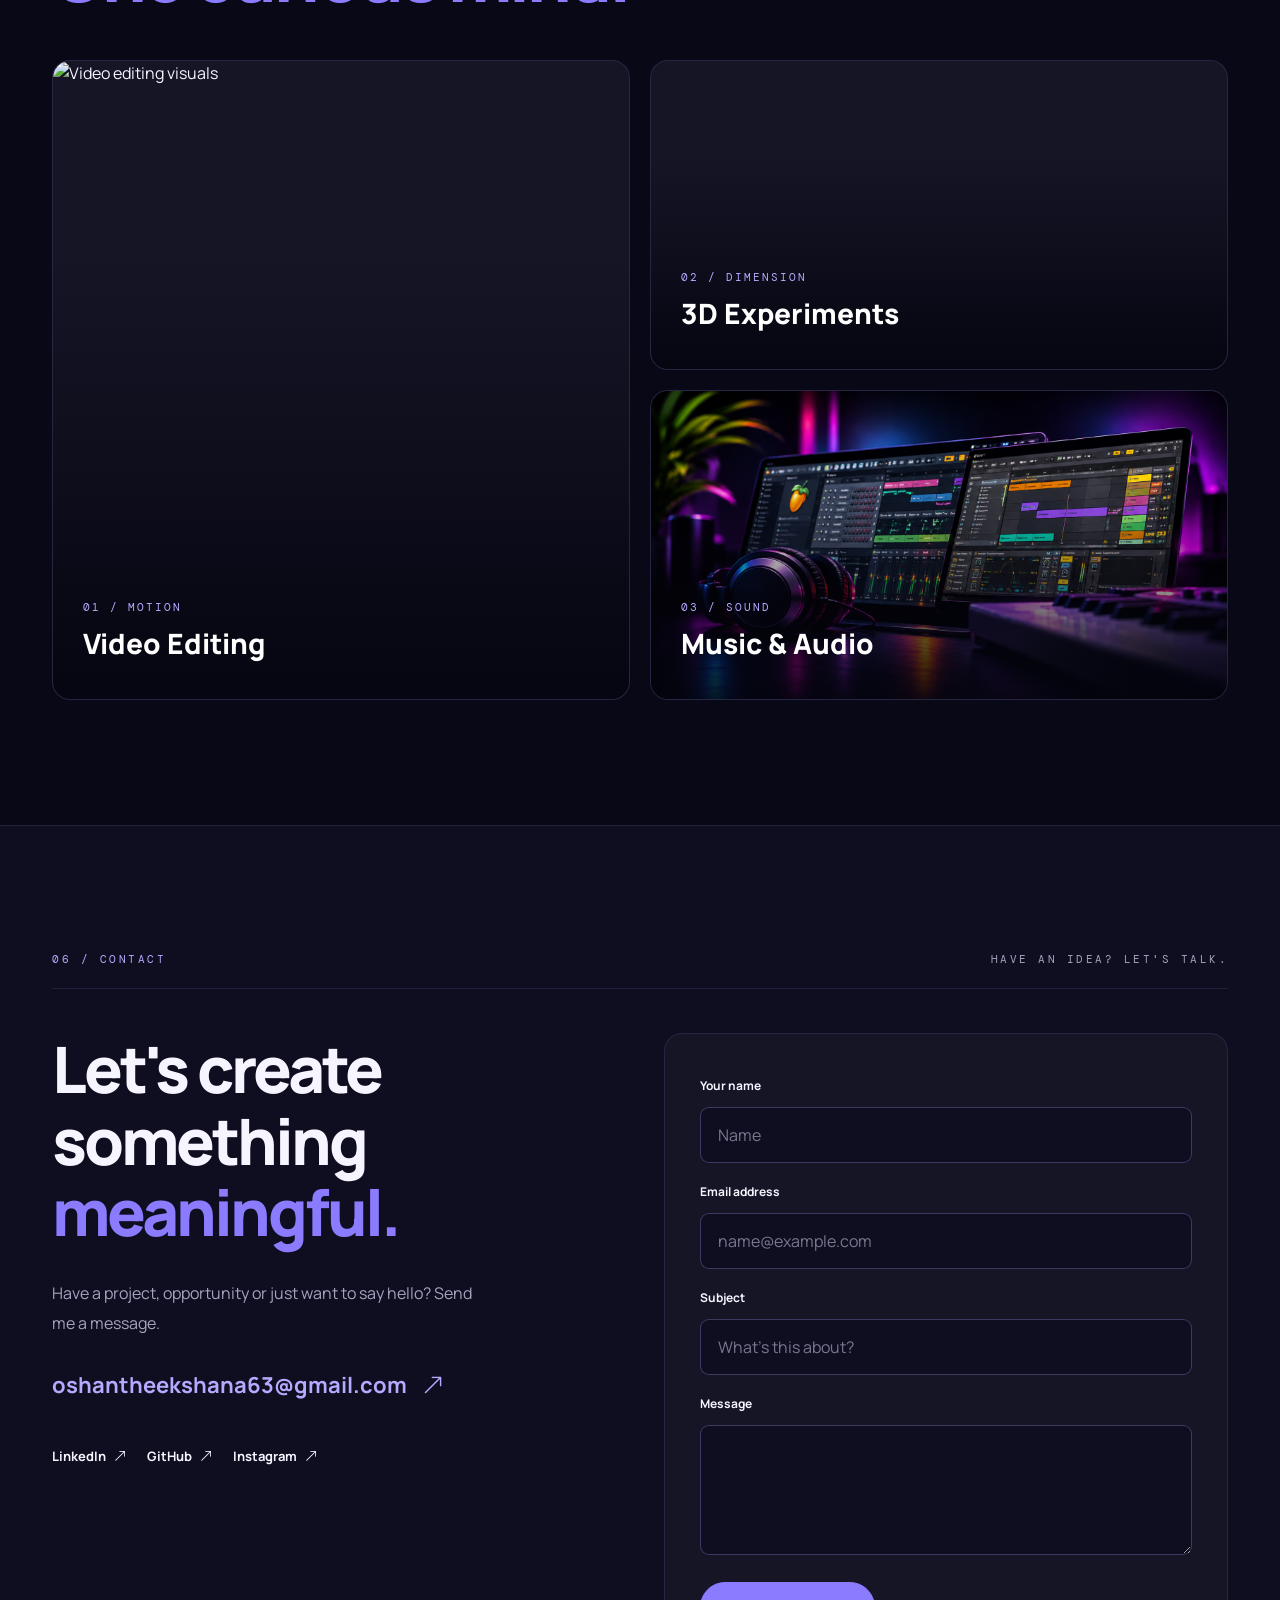
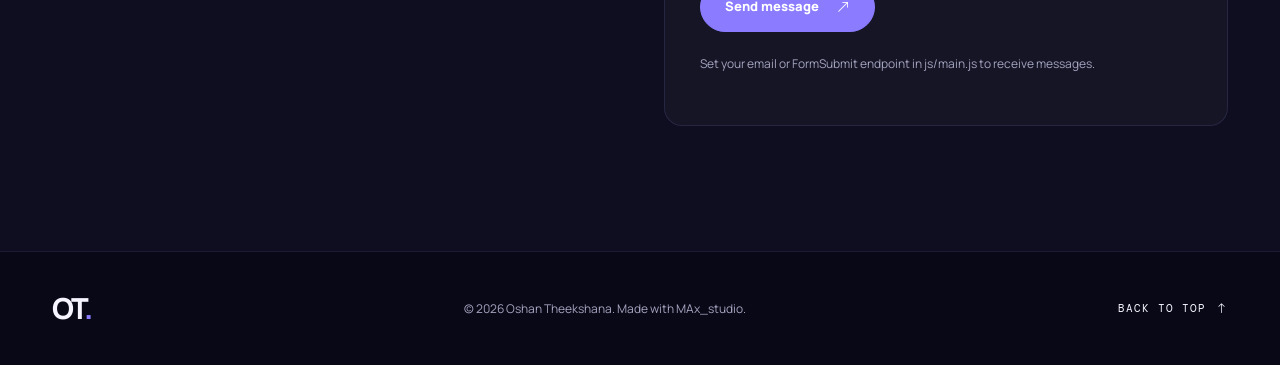
==== commit eb214d5d: "add 2 project" ====
--- a/index.html
+++ b/index.html
@@ -662,7 +662,8 @@
 
                             <div class="tag-list">
                                 <span>HTML</span>
-                                <span>CSS</span>
+                                <span>CSS </span>
+                                <span>Bootstrap 5</span>
                                 <span>JavaScript</span>
                                 <span>Api key</span>
 
@@ -690,7 +691,7 @@
                     </div>
 
 
-                    <!-- Project 2: Student Management System -->
+                    <!-- Project 3: Student Management System -->
                     <div class="col-md-6 project-item" data-category="development">
                         <article class="project-card tilt-card">
 
@@ -735,7 +736,116 @@
                     </div>
 
 
-                    <!-- Project 3: Personal Portfolio -->
+                    <!-- Project  4: gemini chat bot app -->
+                    <div class="col-md-6 project-item" data-category="development">
+                        <article class="project-card tilt-card">
+
+                            <button class="project-image image-trigger" data-full="assets/images/wether-app.png"
+                                data-caption="The Gemini App ">
+
+                                <img src="assets/img/gemini-chat.png" alt="Gemini App - Real-Time chatBot max-chatBot"
+                                    loading="lazy"
+                                    onerror="this.style.display='none'; this.nextElementSibling.style.display='flex';">
+
+                                <span class="image-open">
+                                    <i class="bi bi-arrows-fullscreen"></i>
+                                </span>
+                            </button>
+
+                            <div class="project-meta">
+                                <span>01 / WEB DEVELOPMENT</span>
+                                <span>DEVELOPMENT</span>
+                            </div>
+
+                            <h3>Max-Chat-Bot — Gemini AI Chat Assistant</h3>
+
+                            <p>
+                                A modern, responsive AI chatbot powered by Google Gemini, featuring real-time AI
+                                conversations, a clean chat interface, dark/light mode switching, and a user-friendly
+                                design.
+                            </p>
+
+                            <div class="tag-list">
+                                <span>HTML</span>
+                                <span>CSS</span>
+                                <span>Bootstrap 5</span>
+                                <span>JavaScript</span>
+                                <span>Api key</span>
+
+                            </div>
+
+                            <div class="project-actions">
+
+                                <!-- GitHub Repository -->
+                                <a class="project-link" href="https://github.com/oshan-lst/gemini-chat-bot"
+                                    target="_blank" rel="noopener noreferrer" aria-label="View GitHub Repository">
+
+                                    <i class="bi bi-github"></i>
+                                </a>
+
+                                <!-- Live Deployment -->
+                                <a class="project-link" href="https://oshan-lst.github.io/gemini-chat-bot/"
+                                    target="_blank" rel="noopener noreferrer" aria-label="View Live Website">
+
+                                    <i class="bi bi-box-arrow-up-right"></i>
+                                </a>
+
+                            </div>
+
+                        </article>
+                    </div>
+
+
+                    <!-- Project 5: Water level System System -->
+                    <div class="col-md-6 project-item" data-category="development">
+                        <article class="project-card tilt-card">
+
+                            <button class="project-image image-trigger" data-full="assets/images/project-student.png"
+                                data-caption="Student Management System — Java Application">
+
+                                <img src="assets/img/java-waterLevel.png"
+                                    alt="Student Management System Java Application" loading="lazy"
+                                    onerror="this.src='https://placehold.co/900x650/20231d/c6f36b?text=Student+Management+System'">
+
+                                <span class="image-open">
+                                    <i class="bi bi-arrows-fullscreen"></i>
+                                </span>
+                            </button>
+
+                            <div class="project-meta">
+                                <span>02 / JAVA COURSEWORK</span>
+                                <span>DEVELOPMENT</span>
+                            </div>
+
+                            <h3>Water Level Monitoring & Control System</h3>
+
+                            <p>
+                                A Java-based water level monitoring and control simulator featuring real-time level
+                                visualization, automated alarm and splitter controls, and SMS notification logs through
+                                an interactive desktop GUI.
+                            </p>
+
+                            <div class="tag-list">
+                                <span>Java</span>
+                                <span>OOP</span>
+                                <span>Java Swing</span>
+                            </div>
+
+                            <!-- GitHub Repository -->
+                            <a class="project-link" href="https://github.com/oshan-lst/waterlevel-System"
+                                target="_blank" rel="noopener noreferrer" aria-label="View GitHub Repository">
+
+                                <i class="bi bi-github"></i>
+                            </a>
+
+                        </article>
+                    </div>
+
+
+
+
+
+                    <!-- Project 6: Personal Portfolio -->
                     <div class="col-md-6 project-item" data-category="development">
                         <article class="project-card tilt-card">
 
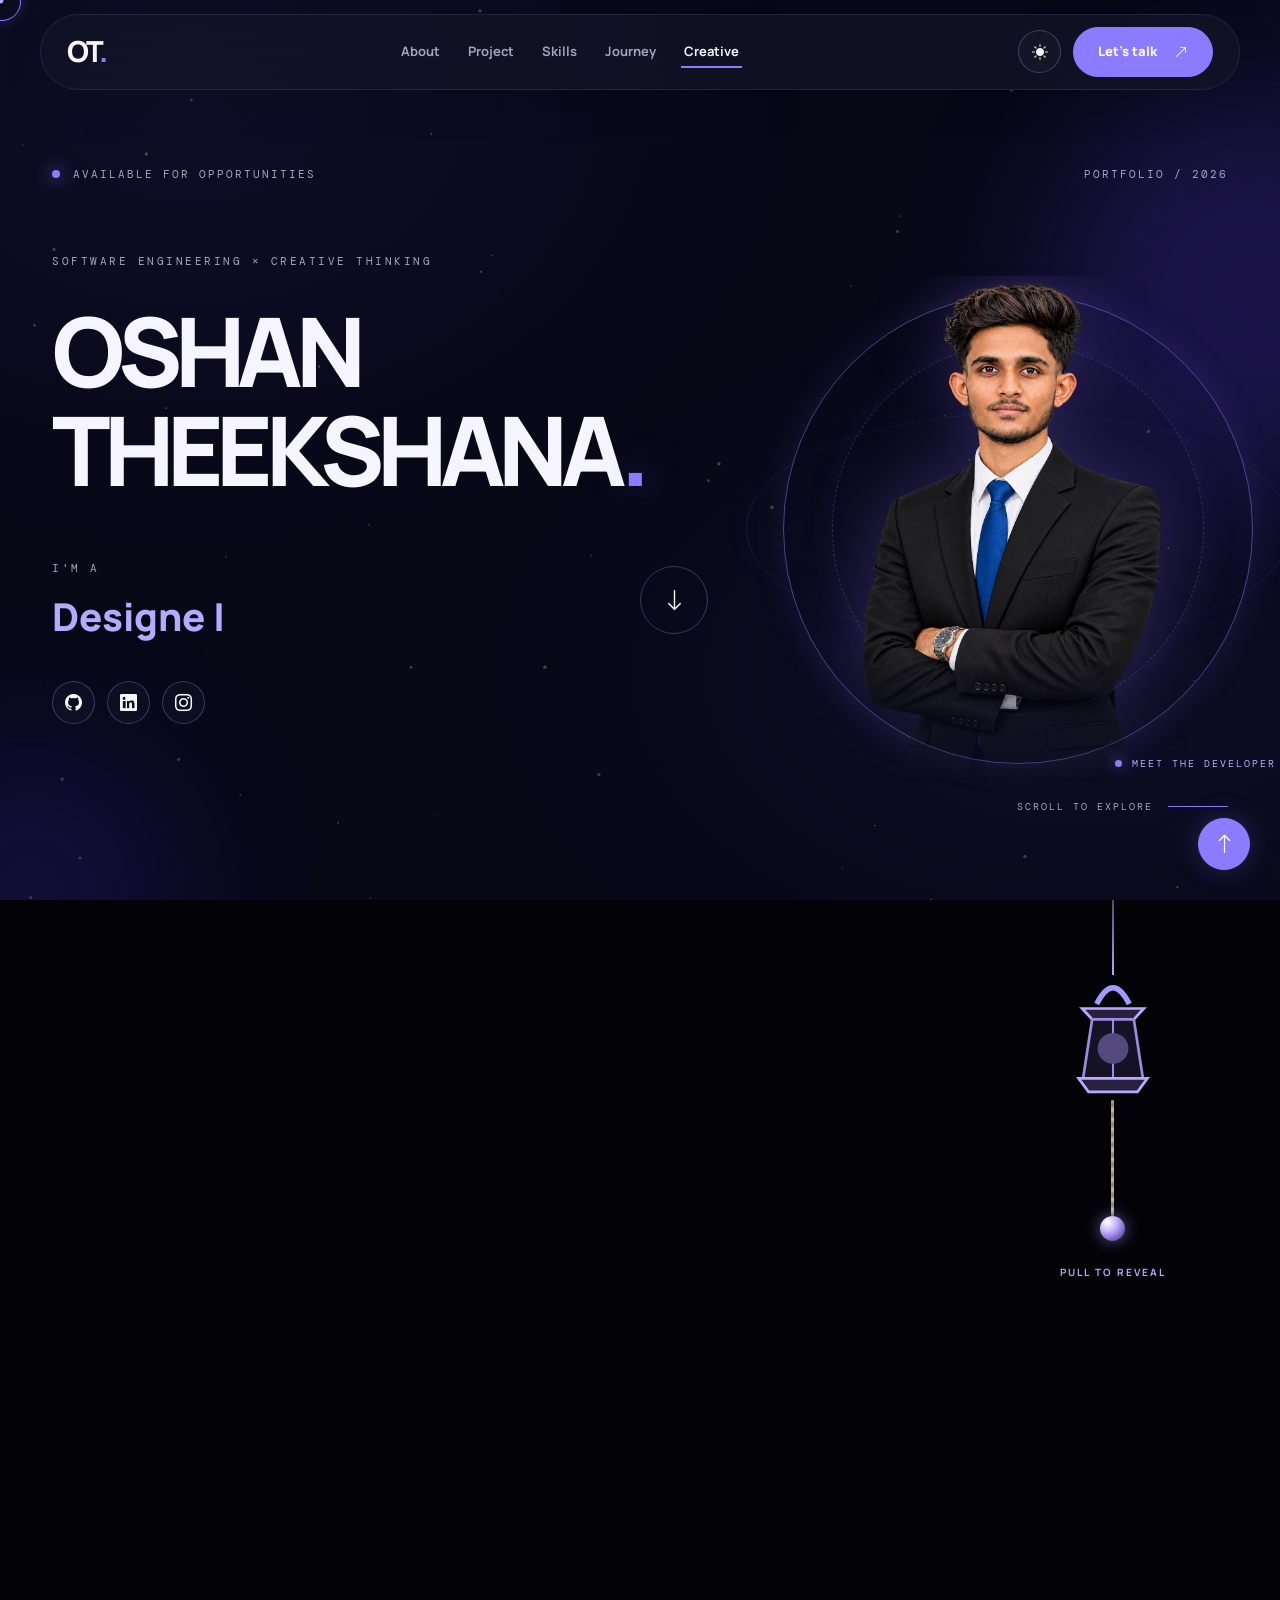
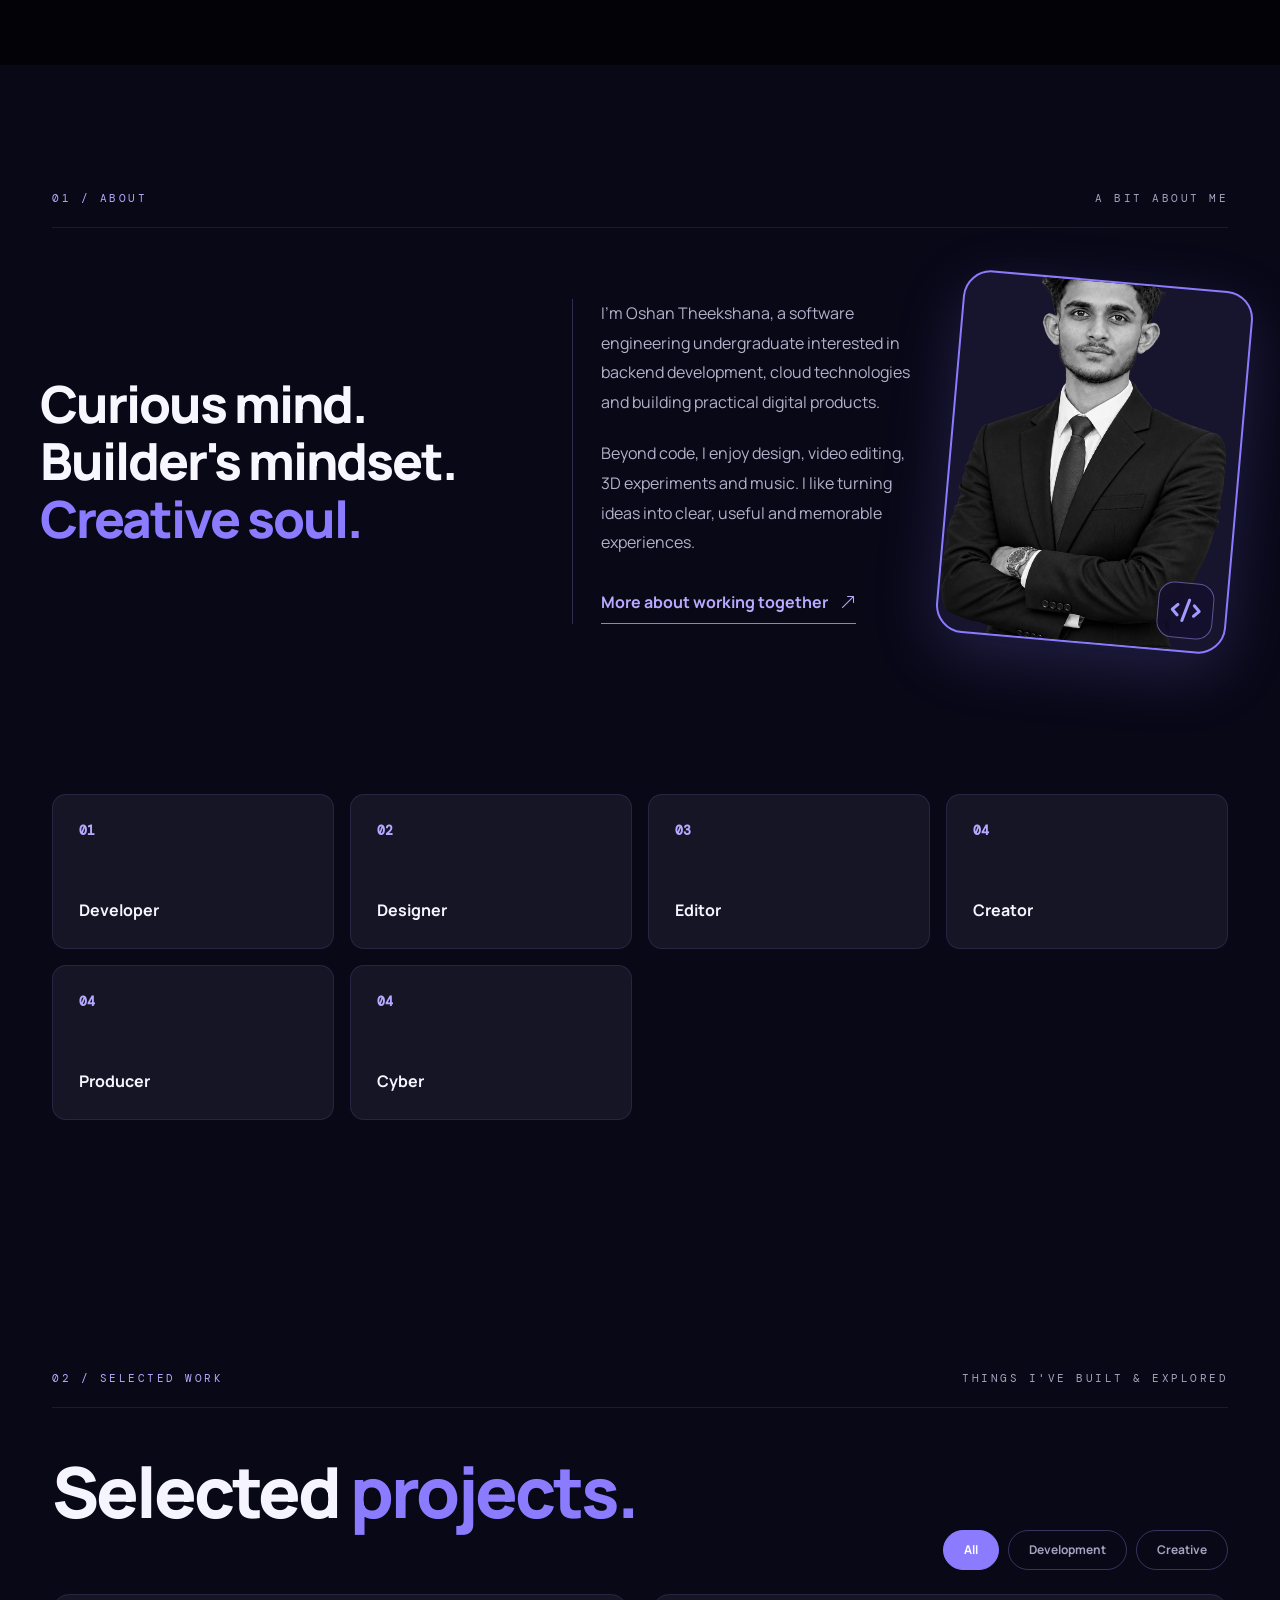
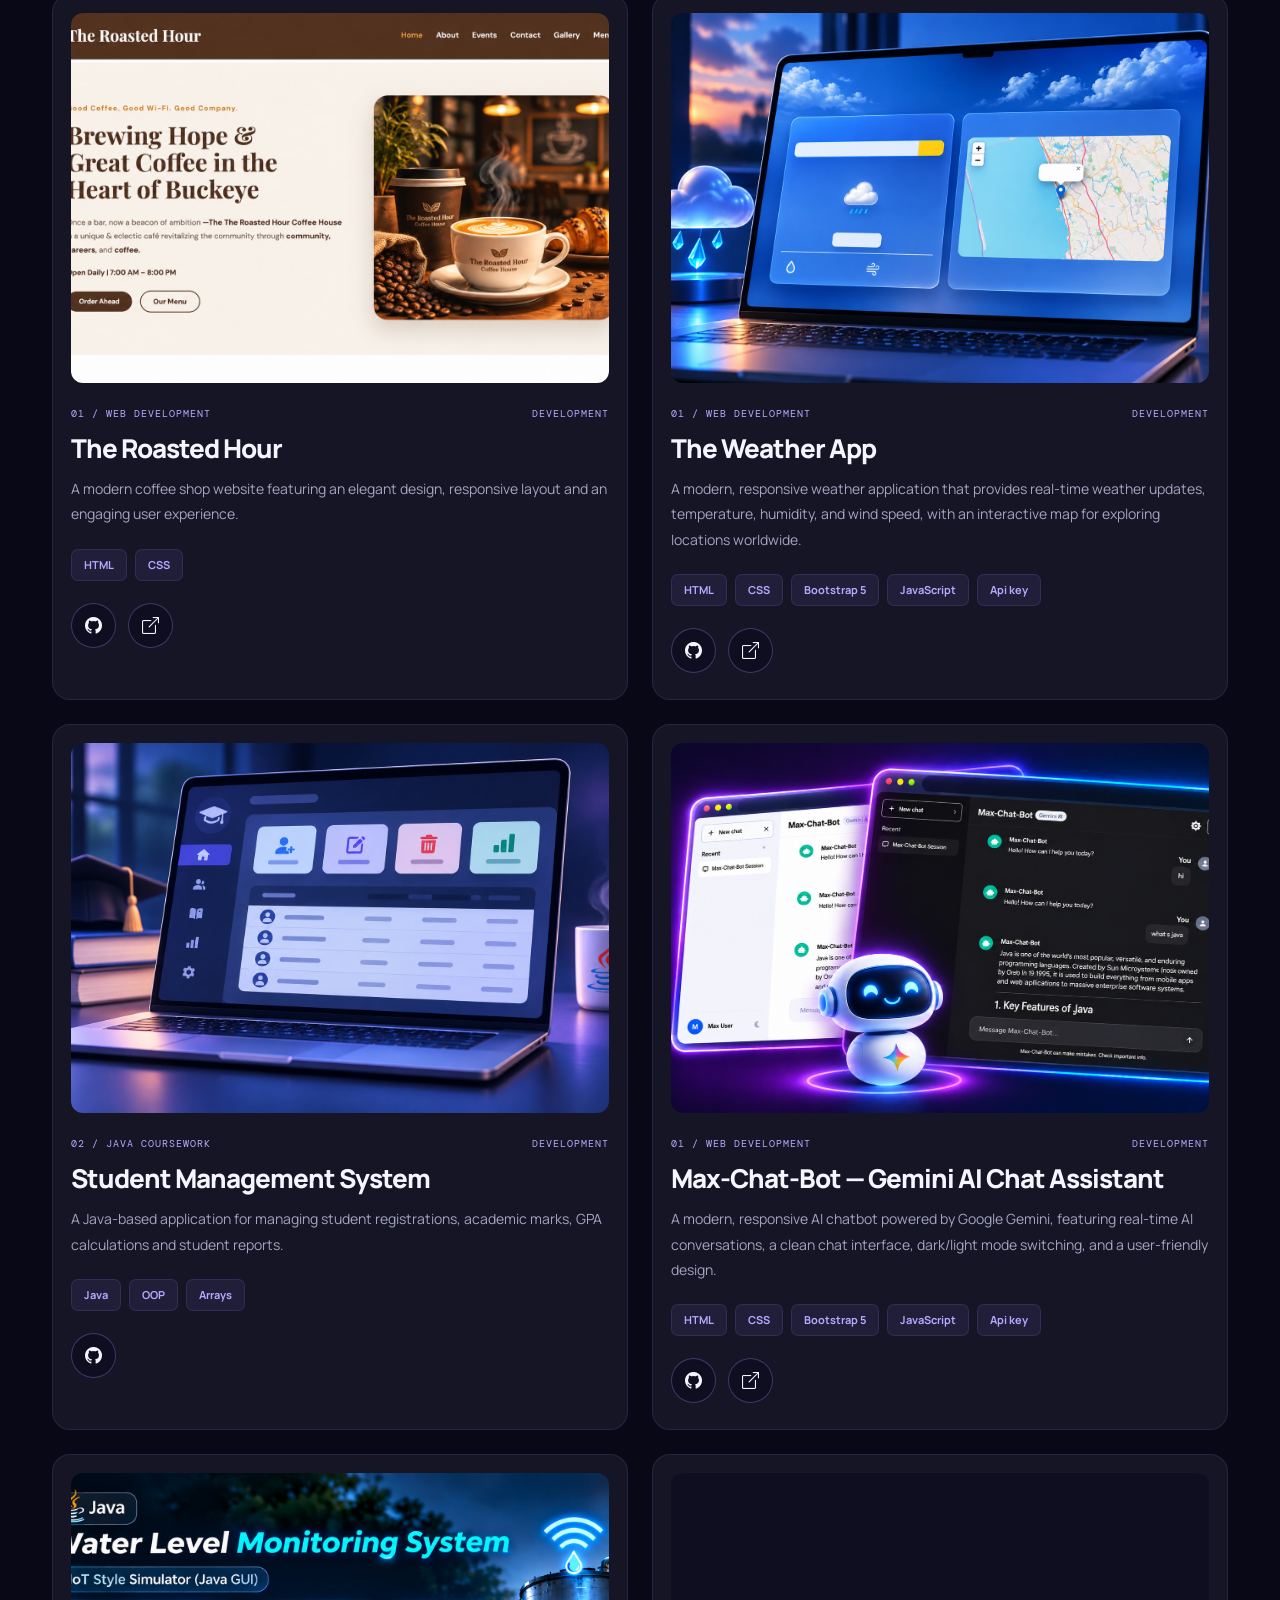
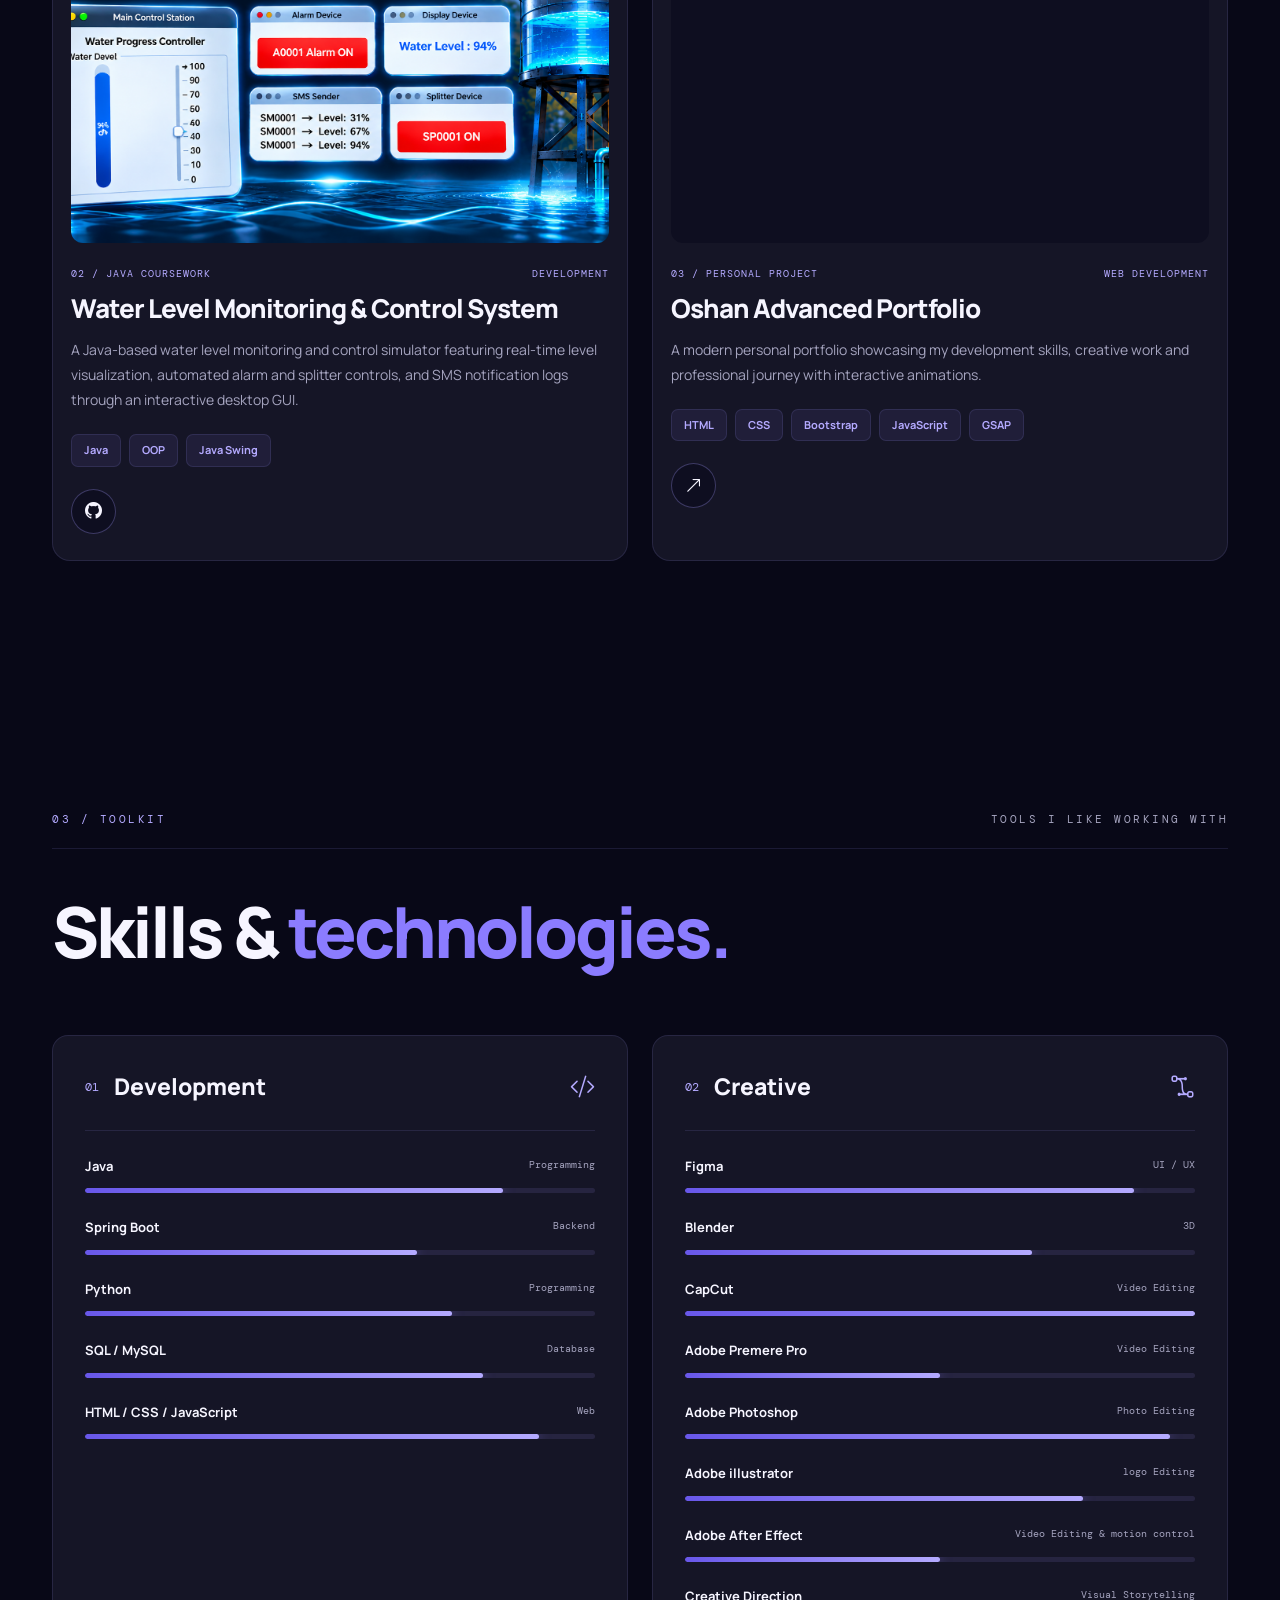
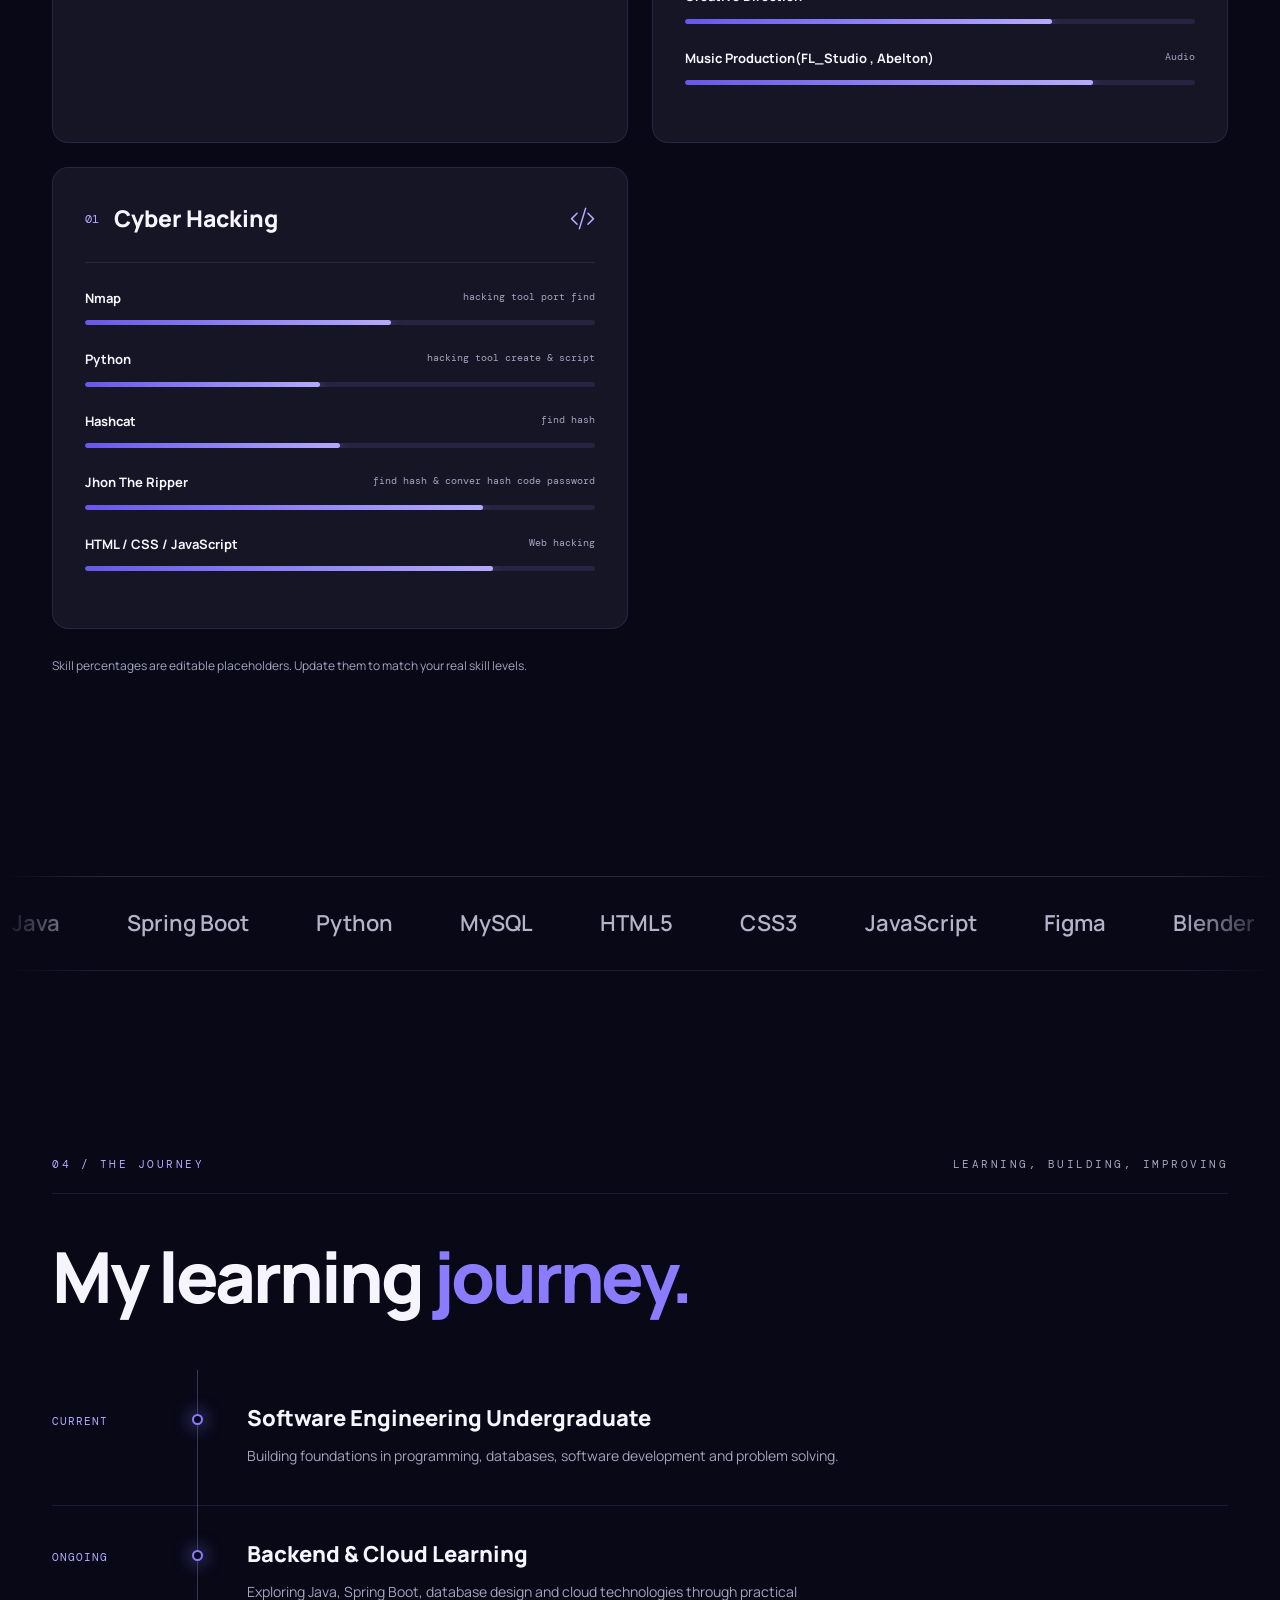
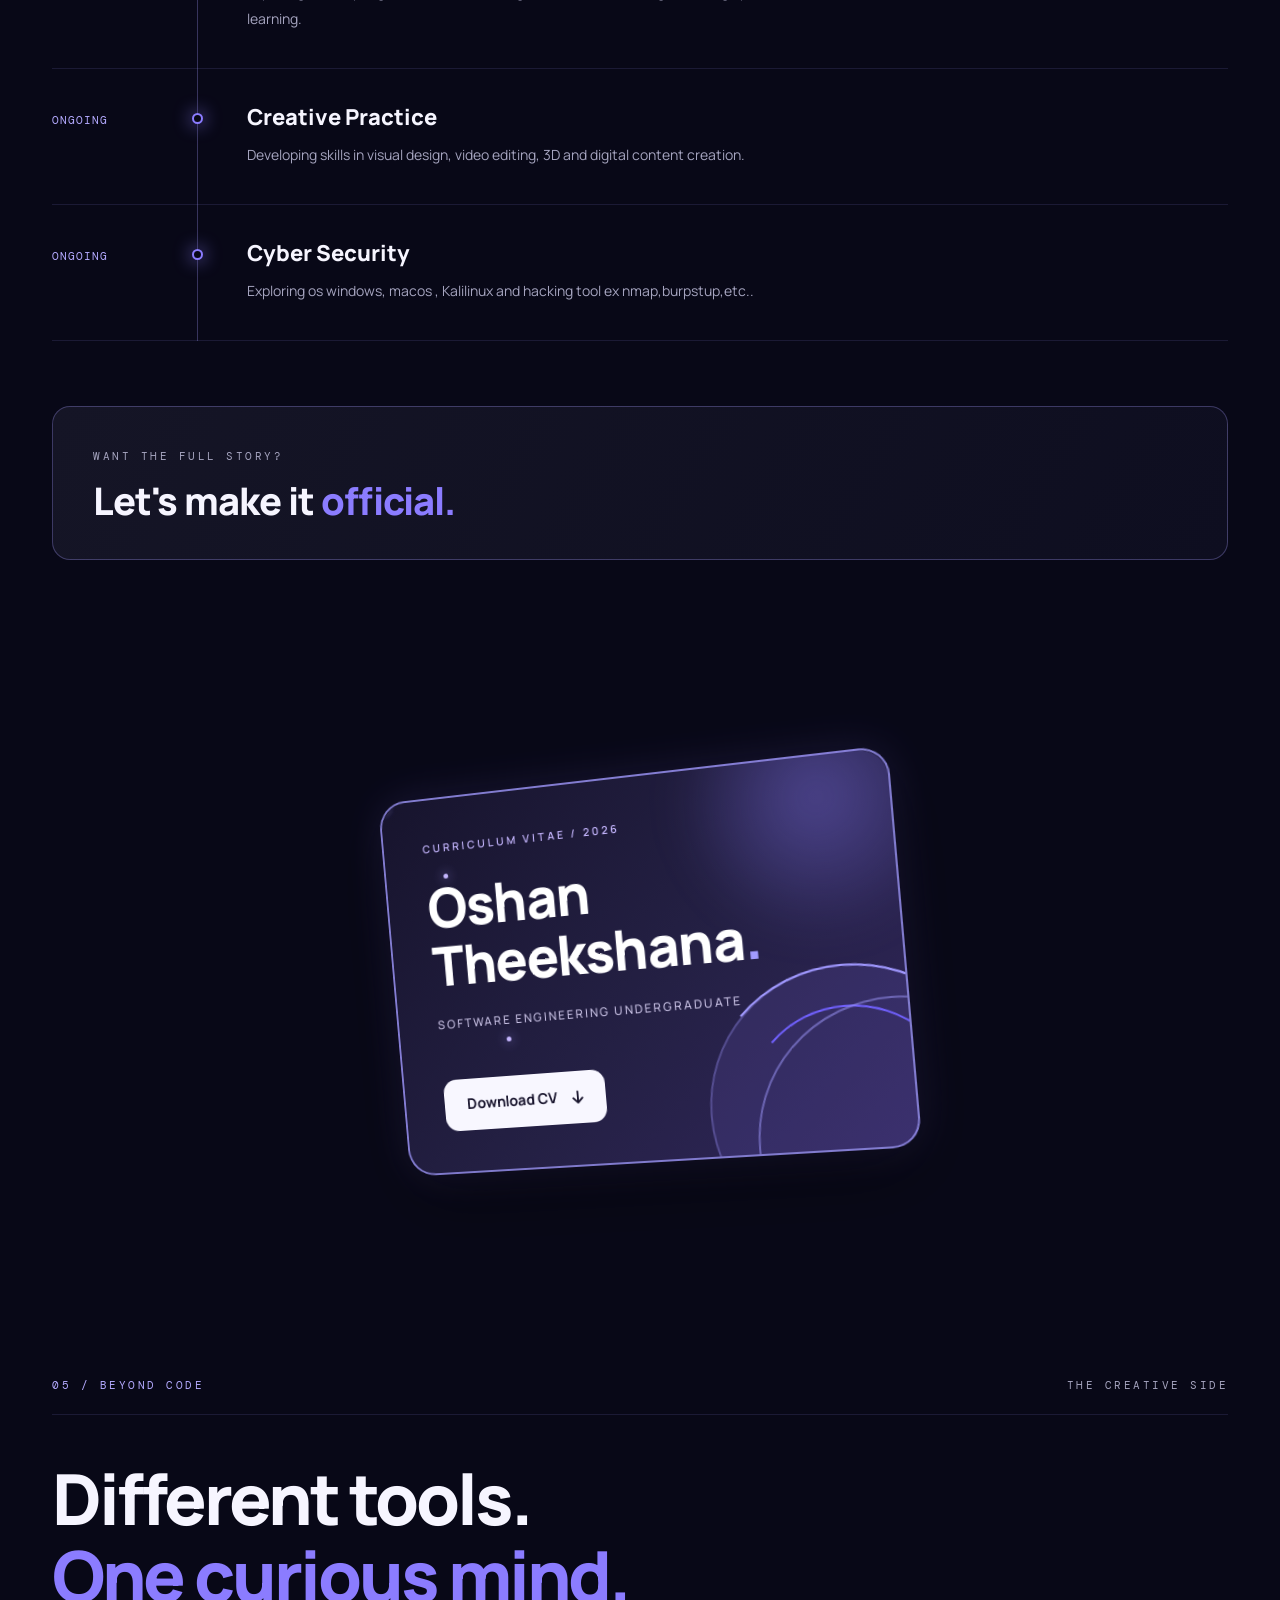
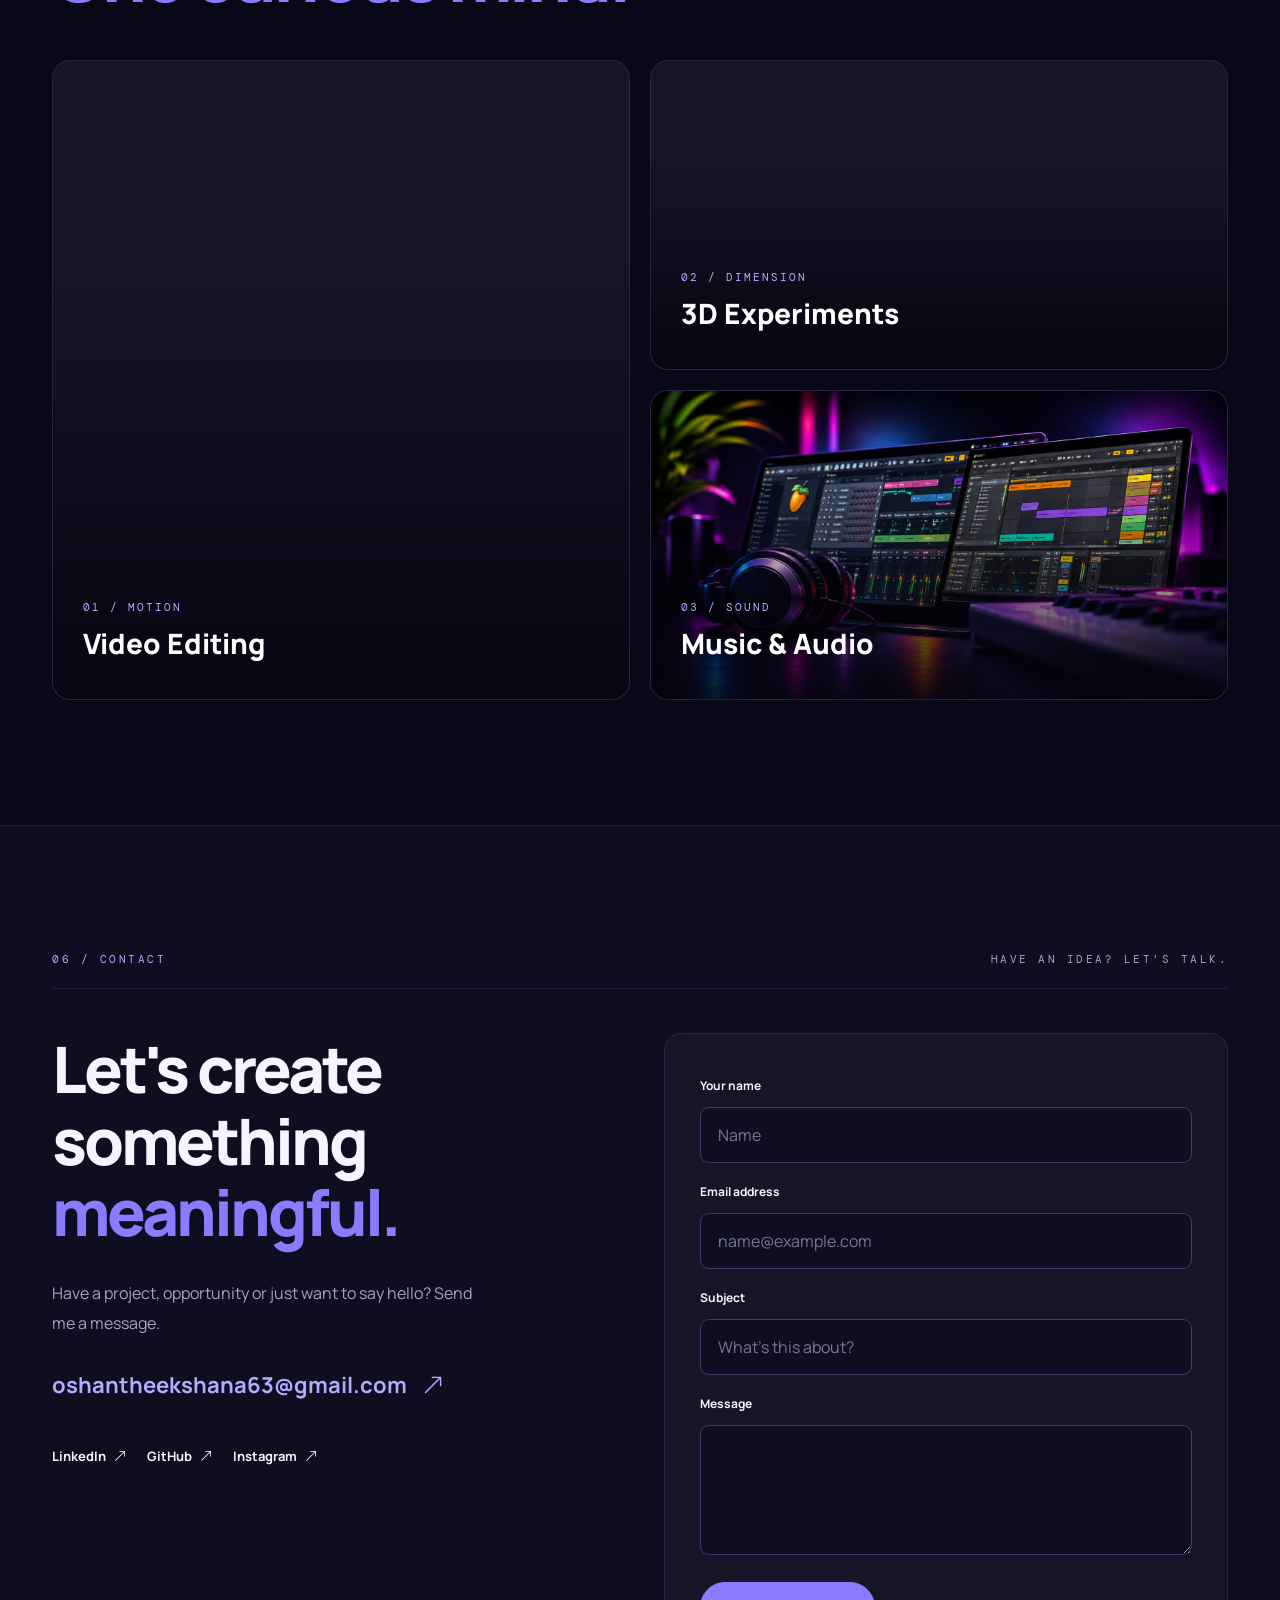
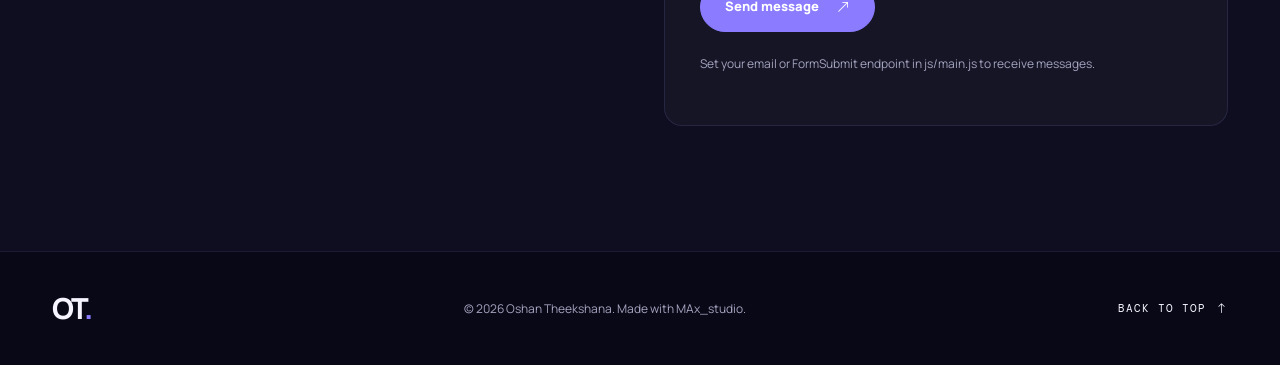
==== commit 52539917: "add tempory se cv" ====
--- a/index.html
+++ b/index.html
@@ -1417,7 +1417,7 @@
                     </p>
 
                     <!-- Download CV -->
-                    <a href="assets/cv/Oshan-Theekshana-CV.pdf" download class="cv-download-btn">
+                    <a href="assets/cv/Oshan_Theekshana_Software_Engineering_CV.pdf" download class="cv-download-btn">
                         Download CV
                         <i class="fa-solid fa-arrow-down"></i>
                     </a>
